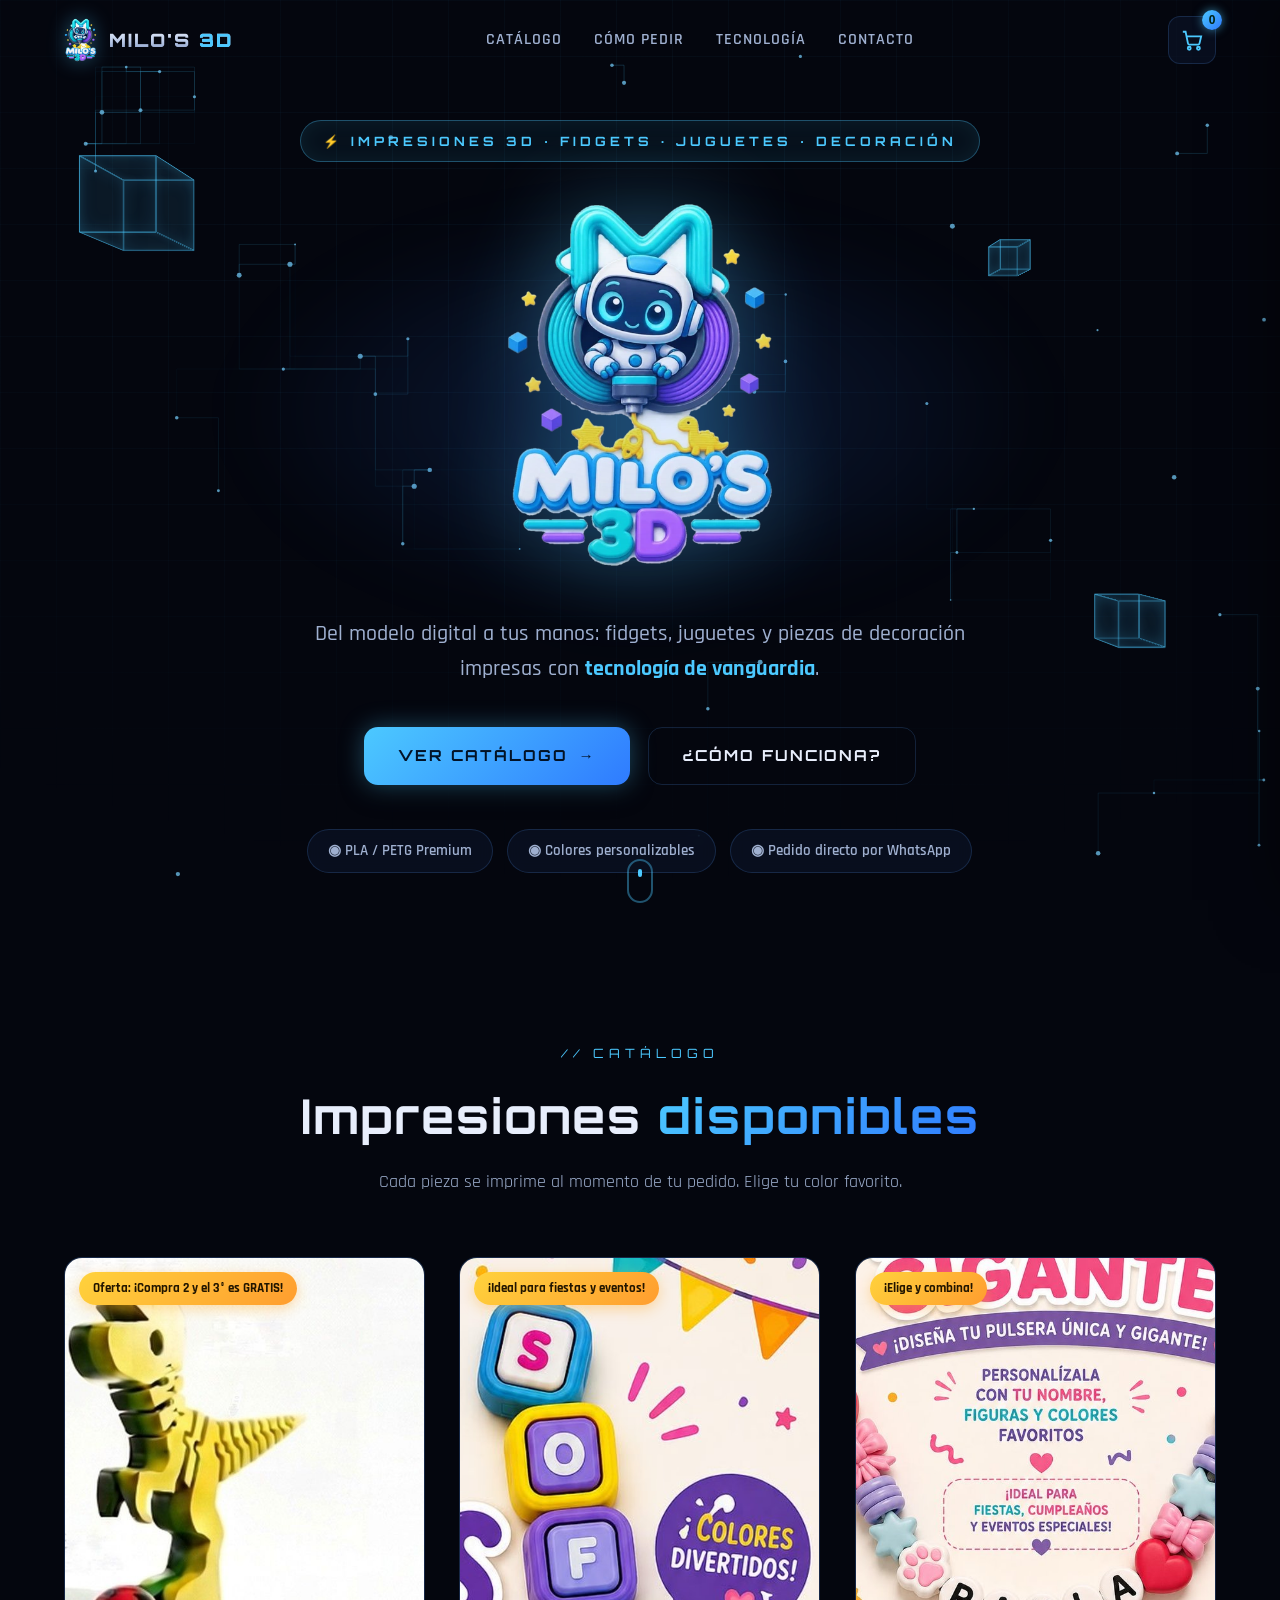
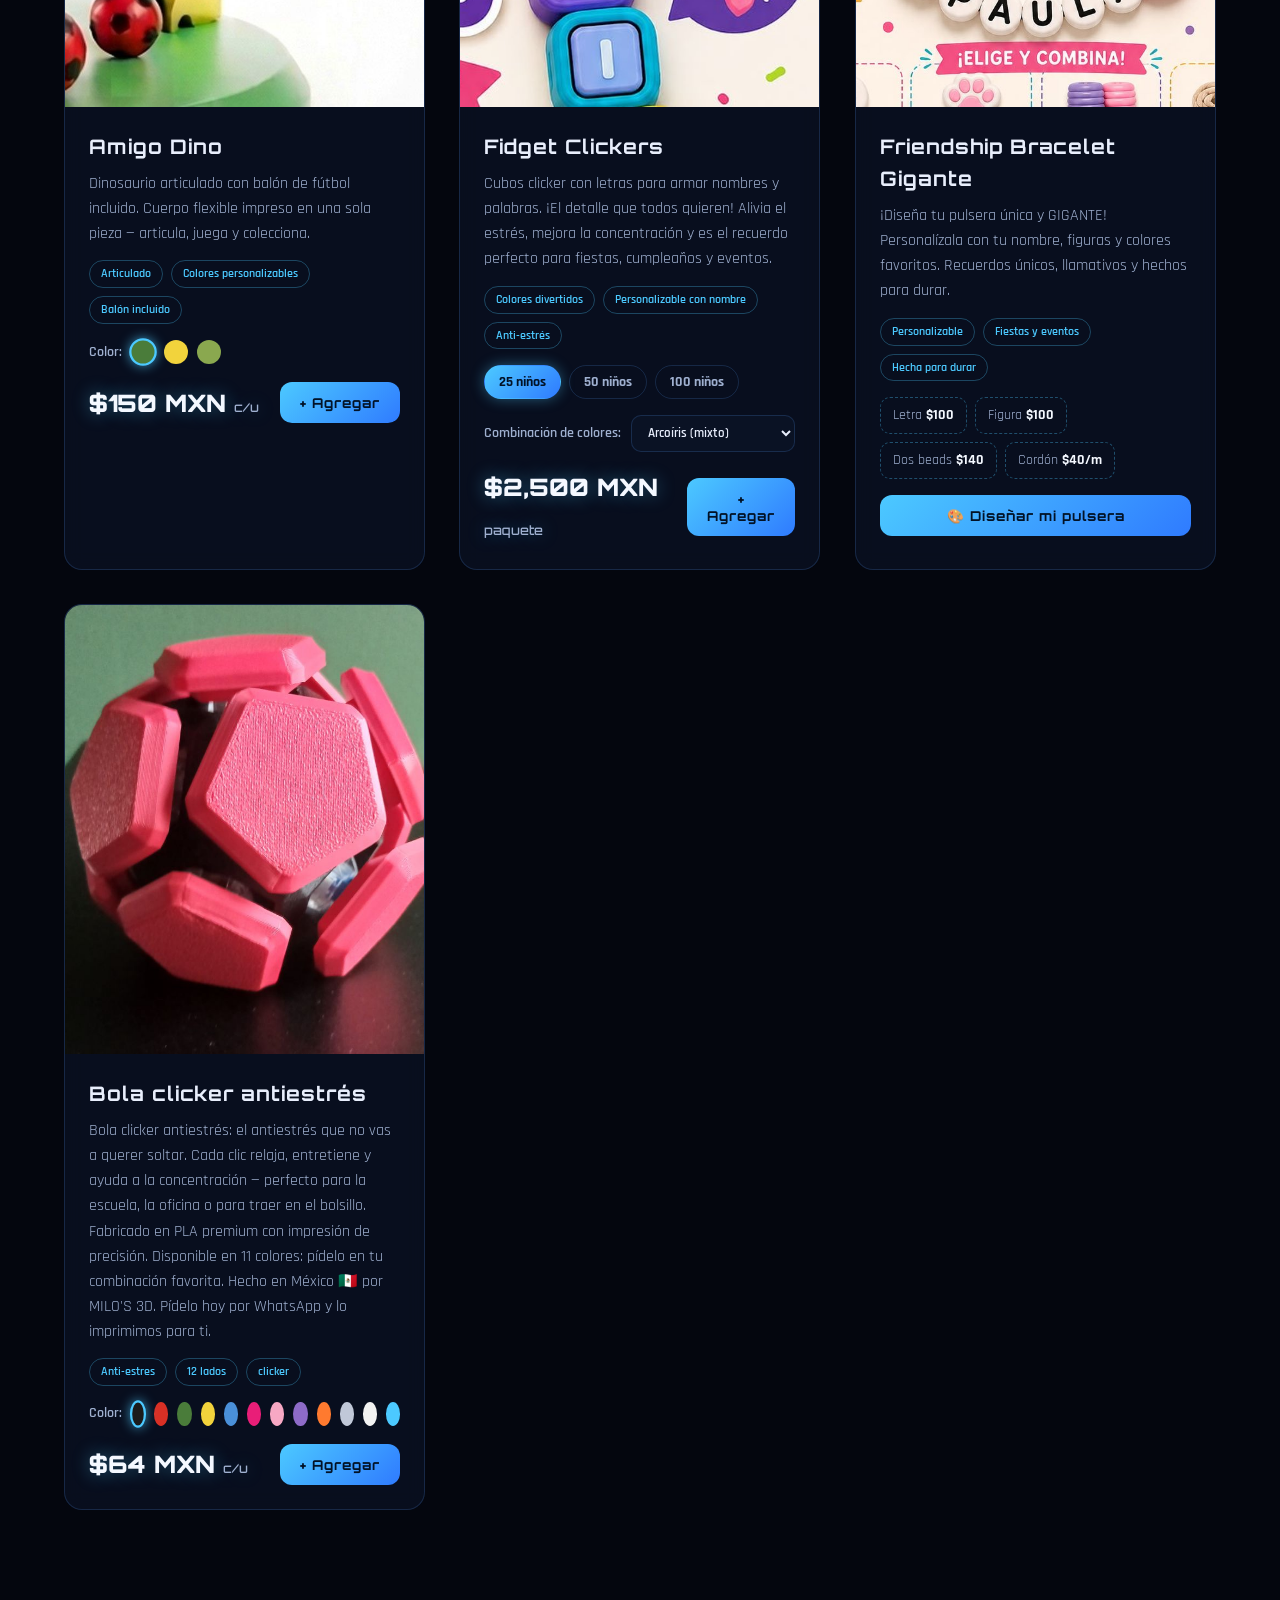
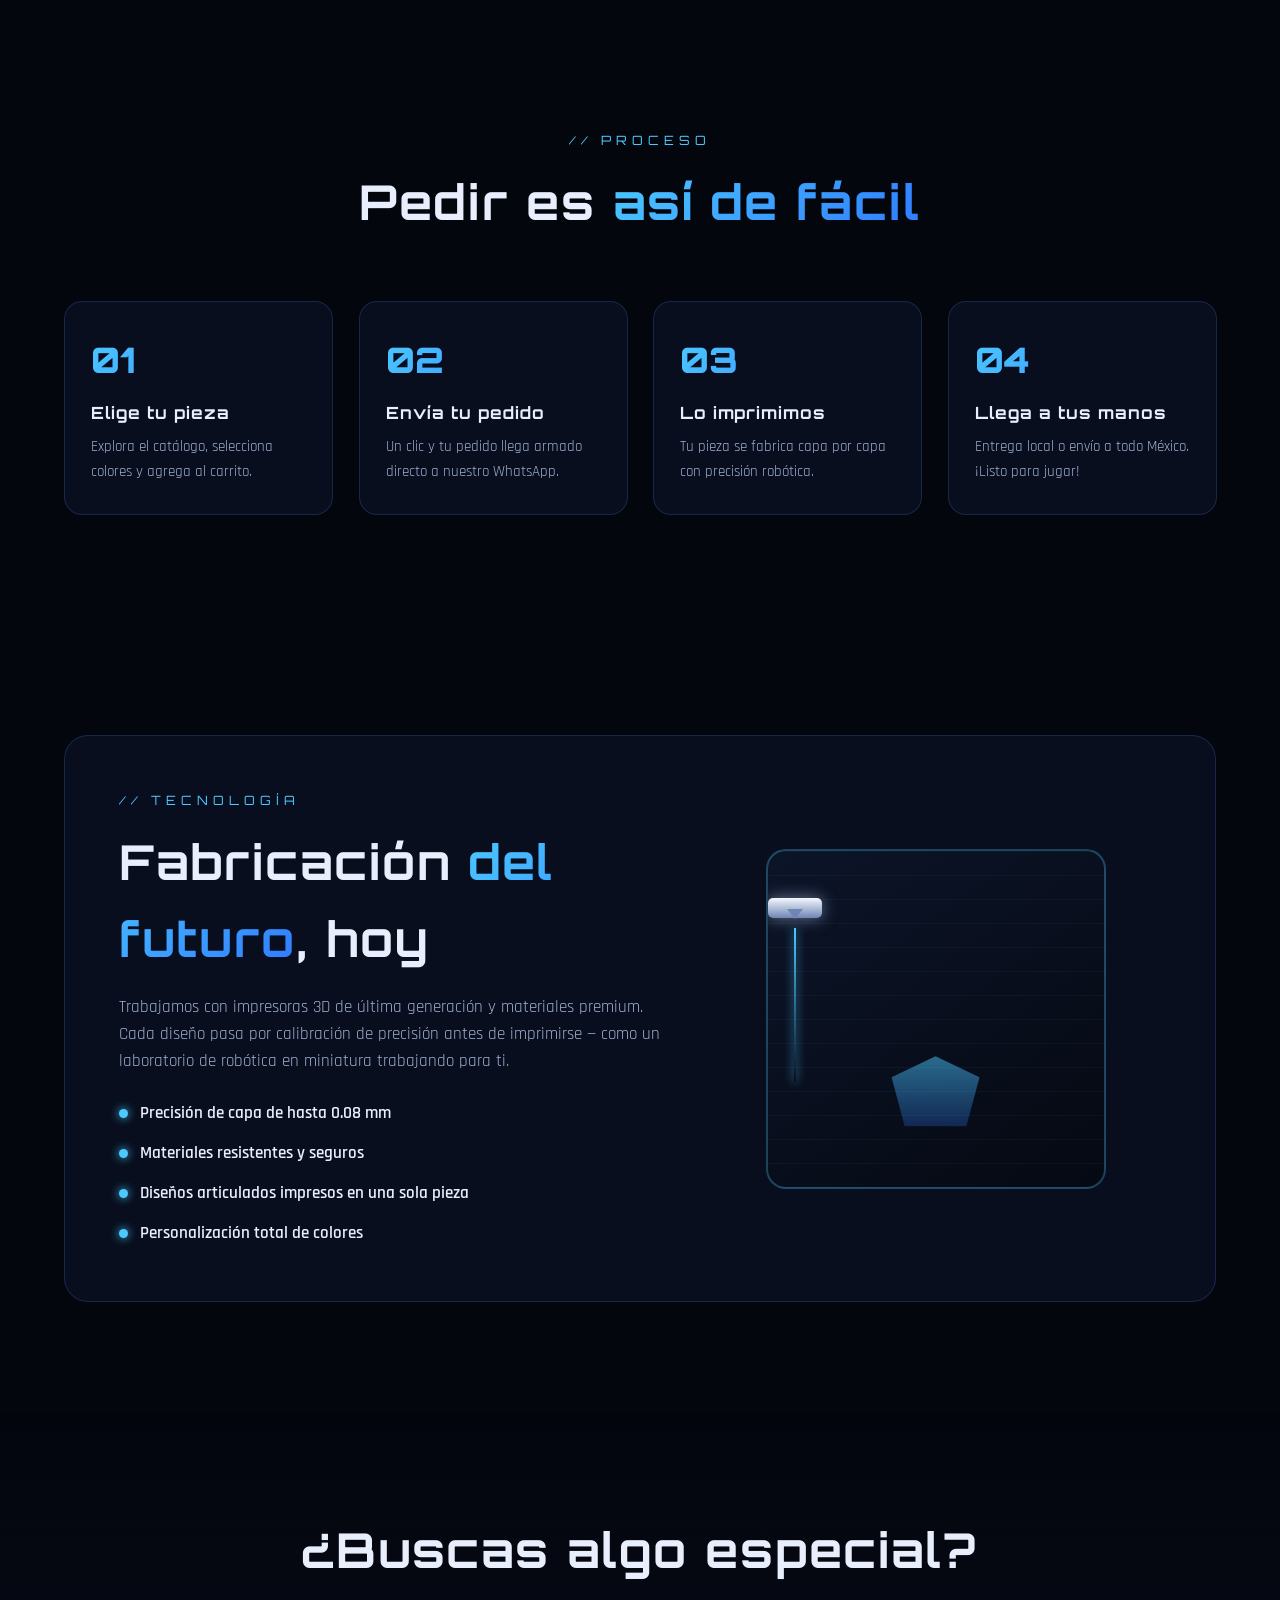
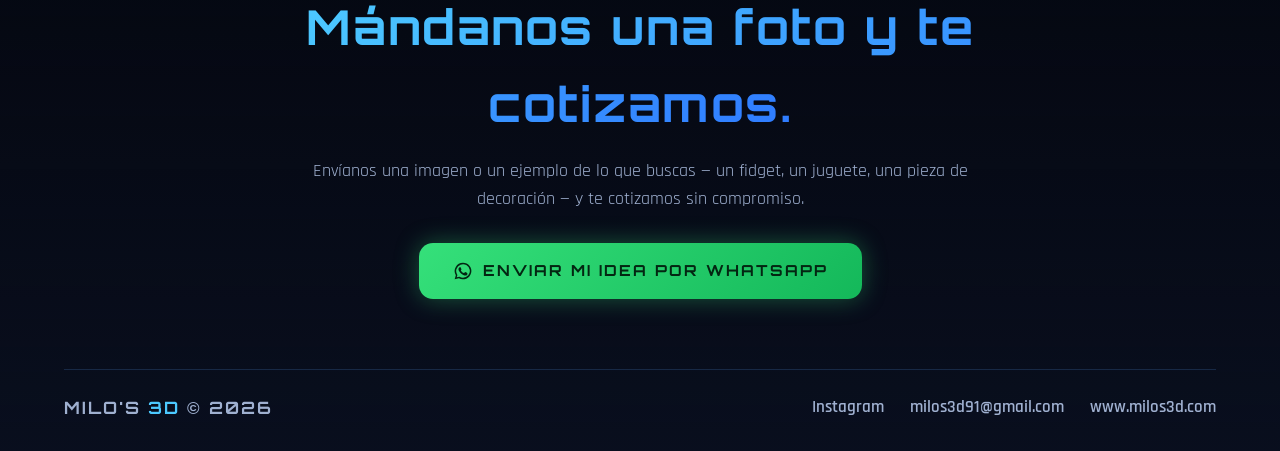
==== index.html @ 28efab84 "Compra directa: la tienda cobra sin pasar por WhatsApp Mercado Pago quedó configurado y funcionando," ====
<!DOCTYPE html>
<html lang="es">
<head>
  <meta charset="UTF-8">
  <meta name="viewport" content="width=device-width, initial-scale=1.0">
  <title>MILO'S 3D — Impresión 3D del Futuro</title>
  <meta name="description" content="MILO'S 3D: figuras y piezas impresas en 3D con tecnología de vanguardia. Diseños articulados, colores personalizables y pedidos directos por WhatsApp.">
  <meta property="og:title" content="MILO'S 3D — Impresión 3D del Futuro">
  <meta property="og:description" content="Figuras articuladas y piezas impresas en 3D. Pide la tuya hoy mismo.">
  <meta property="og:url" content="https://www.milos3d.com">
  <link rel="preconnect" href="https://fonts.googleapis.com">
  <link rel="preconnect" href="https://fonts.gstatic.com" crossorigin>
  <link href="https://fonts.googleapis.com/css2?family=Orbitron:wght@500;700;900&family=Rajdhani:wght@400;500;600;700&display=swap" rel="stylesheet">
  <link rel="stylesheet" href="style.css">
  <link rel="icon" href="assets/logo.webp" type="image/webp">
</head>
<body>

  <!-- Fondo animado de circuitos -->
  <canvas id="circuit-bg" aria-hidden="true"></canvas>
  <div class="grid-overlay" aria-hidden="true"></div>

  <!-- Cursor personalizado -->
  <div class="cursor-dot" aria-hidden="true"></div>
  <div class="cursor-ring" aria-hidden="true"></div>

  <!-- Navegación -->
  <header class="nav" id="nav">
    <a href="#inicio" class="nav-logo" data-hover>
      <img src="assets/logo.webp" alt="MILO'S 3D" class="nav-logo-img" onerror="this.style.display='none'">
      <span class="nav-logo-text">MILO'S <em>3D</em></span>
    </a>
    <nav class="nav-links">
      <a href="#catalogo" data-hover>Catálogo</a>
      <a href="#proceso" data-hover>Cómo pedir</a>
      <a href="#tecnologia" data-hover>Tecnología</a>
      <a href="#contacto" data-hover>Contacto</a>
    </nav>
    <button class="cart-btn" id="cart-btn" data-hover aria-label="Abrir carrito">
      <svg viewBox="0 0 24 24" fill="none" stroke="currentColor" stroke-width="2"><circle cx="9" cy="21" r="1.6"/><circle cx="19" cy="21" r="1.6"/><path d="M2 3h3l2.6 12.6a1.7 1.7 0 0 0 1.7 1.4h9.2a1.7 1.7 0 0 0 1.7-1.3L22 8H6"/></svg>
      <span class="cart-count" id="cart-count">0</span>
    </button>
  </header>

  <!-- HERO -->
  <section class="hero" id="inicio">
    <div class="hero-inner">
      <div class="hero-badge reveal">⚡ IMPRESIONES 3D · FIDGETS · JUGUETES · DECORACIÓN</div>
      <h1 class="hero-title reveal">
        <img src="assets/logo.webp" alt="MILO'S 3D" class="hero-logo"
             onerror="this.style.display='none';this.nextElementSibling.style.display='inline'">
        <span class="chrome-text" style="display:none">MILO'S 3D</span>
      </h1>
      <p class="hero-sub reveal">Del modelo digital a tus manos: fidgets, juguetes y piezas de decoración<br class="desk-only"> impresas con <strong>tecnología de vanguardia</strong>.</p>
      <div class="hero-cta reveal">
        <a href="#catalogo" class="btn btn-primary" data-hover data-tilt-btn>Ver catálogo <span class="btn-arrow">→</span></a>
        <a href="#proceso" class="btn btn-ghost" data-hover>¿Cómo funciona?</a>
      </div>
      <div class="hero-chips reveal">
        <span class="chip" data-hover>◉ PLA / PETG Premium</span>
        <span class="chip" data-hover>◉ Colores personalizables</span>
        <span class="chip" data-hover>◉ Pedido directo por WhatsApp</span>
      </div>
    </div>
    <div class="hero-glow" aria-hidden="true"></div>
    <div class="cube-field" aria-hidden="true">
      <div class="cube3d c1"><i></i><i></i><i></i><i></i><i></i><i></i></div>
      <div class="cube3d c2"><i></i><i></i><i></i><i></i><i></i><i></i></div>
      <div class="cube3d c3"><i></i><i></i><i></i><i></i><i></i><i></i></div>
    </div>
    <div class="scroll-hint" aria-hidden="true"><span></span></div>
  </section>

  <!-- CATÁLOGO -->
  <section class="section" id="catalogo">
    <div class="section-head reveal">
      <span class="section-tag">// CATÁLOGO</span>
      <h2>Impresiones <span class="accent">disponibles</span></h2>
      <p>Cada pieza se imprime al momento de tu pedido. Elige tu color favorito.</p>
    </div>
    <div class="products-grid" id="products-grid">
      <!-- Productos cargados desde products.json -->
    </div>
  </section>

  <!-- PROCESO -->
  <section class="section" id="proceso">
    <div class="section-head reveal">
      <span class="section-tag">// PROCESO</span>
      <h2>Pedir es <span class="accent">así de fácil</span></h2>
    </div>
    <div class="steps">
      <div class="step-card reveal" data-tilt data-hover>
        <div class="step-num">01</div>
        <h3>Elige tu pieza</h3>
        <p>Explora el catálogo, selecciona colores y agrega al carrito.</p>
      </div>
      <div class="step-card reveal" data-tilt data-hover>
        <div class="step-num">02</div>
        <h3>Envía tu pedido</h3>
        <p>Un clic y tu pedido llega armado directo a nuestro WhatsApp.</p>
      </div>
      <div class="step-card reveal" data-tilt data-hover>
        <div class="step-num">03</div>
        <h3>Lo imprimimos</h3>
        <p>Tu pieza se fabrica capa por capa con precisión robótica.</p>
      </div>
      <div class="step-card reveal" data-tilt data-hover>
        <div class="step-num">04</div>
        <h3>Llega a tus manos</h3>
        <p>Entrega local o envío a todo México. ¡Listo para jugar!</p>
      </div>
    </div>
  </section>

  <!-- TECNOLOGÍA -->
  <section class="section" id="tecnologia">
    <div class="tech-panel reveal" data-tilt>
      <div class="tech-copy">
        <span class="section-tag">// TECNOLOGÍA</span>
        <h2>Fabricación <span class="accent">del futuro</span>, hoy</h2>
        <p>Trabajamos con impresoras 3D de última generación y materiales premium. Cada diseño pasa por calibración de precisión antes de imprimirse — como un laboratorio de robótica en miniatura trabajando para ti.</p>
        <ul class="tech-list">
          <li><span class="tech-dot"></span> Precisión de capa de hasta 0.08 mm</li>
          <li><span class="tech-dot"></span> Materiales resistentes y seguros</li>
          <li><span class="tech-dot"></span> Diseños articulados impresos en una sola pieza</li>
          <li><span class="tech-dot"></span> Personalización total de colores</li>
        </ul>
      </div>
      <div class="tech-visual" aria-hidden="true">
        <div class="printer-frame">
          <div class="printer-head"></div>
          <div class="printer-laser"></div>
          <div class="printer-obj"></div>
        </div>
      </div>
    </div>
  </section>

  <!-- CONTACTO / FOOTER -->
  <footer class="footer" id="contacto">
    <div class="footer-cta reveal">
      <h2>¿Buscas algo especial? <span class="accent">Mándanos una foto y te cotizamos.</span></h2>
      <p>Envíanos una imagen o un ejemplo de lo que buscas — un fidget, un juguete, una pieza de decoración — y te cotizamos sin compromiso.</p>
      <a href="#" class="btn btn-primary btn-wa" id="footer-wa" data-hover>
        <svg viewBox="0 0 24 24" fill="currentColor" width="20" height="20"><path d="M12 2a10 10 0 0 0-8.6 15.1L2 22l5.1-1.3A10 10 0 1 0 12 2zm0 18.2a8.2 8.2 0 0 1-4.2-1.2l-.3-.2-3 .8.8-2.9-.2-.3A8.2 8.2 0 1 1 12 20.2zm4.5-6.1c-.2-.1-1.5-.7-1.7-.8-.2-.1-.4-.1-.6.1-.2.2-.6.8-.8 1-.1.2-.3.2-.5.1a6.7 6.7 0 0 1-3.3-2.9c-.3-.4 0-.6.1-.8l.4-.5c.1-.2.1-.3 0-.5l-.8-1.9c-.2-.5-.4-.4-.6-.4h-.5c-.2 0-.5.1-.7.3-.2.3-.9.9-.9 2.2s.9 2.5 1.1 2.7c.1.2 1.9 2.9 4.6 4a15 15 0 0 0 1.5.6c.6.2 1.2.2 1.7.1.5-.1 1.5-.6 1.7-1.2.2-.6.2-1.1.2-1.2-.1-.1-.3-.2-.5-.3z"/></svg>
        Enviar mi idea por WhatsApp
      </a>
    </div>
    <div class="footer-bar">
      <span class="footer-brand">MILO'S <em>3D</em> © 2026</span>
      <div class="footer-links">
        <a href="#" id="footer-ig" data-hover target="_blank" rel="noopener">Instagram</a>
        <a href="mailto:milos3d91@gmail.com" data-hover>milos3d91@gmail.com</a>
        <a href="https://www.milos3d.com" data-hover>www.milos3d.com</a>
      </div>
    </div>
  </footer>

  <!-- CARRITO (drawer) -->
  <div class="cart-overlay" id="cart-overlay"></div>
  <aside class="cart-drawer" id="cart-drawer" aria-label="Carrito de compras">
    <div class="cart-head">
      <h3>Tu pedido</h3>
      <button class="cart-close" id="cart-close" data-hover aria-label="Cerrar carrito">✕</button>
    </div>
    <div class="cart-items" id="cart-items"></div>
    <div class="cart-foot">
      <div class="cart-total-row"><span>Total</span><strong id="cart-total">$0 MXN</strong></div>
      <p class="cart-note" id="cart-promo-note"></p>
      <!-- Pago con tarjeta: sólo aparece si la tienda tiene servicio de cobro
           configurado. Si no, queda el camino de siempre por WhatsApp. -->
      <div id="cart-pago" hidden>
        <label class="cart-campo">Tu nombre
          <input type="text" id="cart-nombre" autocomplete="name" placeholder="Para saber de quién es el pedido">
        </label>
        <label class="cart-campo">Tu WhatsApp
          <input type="tel" id="cart-tel" inputmode="tel" autocomplete="tel" placeholder="442 123 4567">
        </label>
        <button class="btn btn-primary btn-block" id="cart-pagar" data-hover>
          💳 Pagar con tarjeta →
        </button>
        <p class="cart-note" id="cart-pago-msg"></p>
        <p class="cart-o"><span>o</span></p>
      </div>
      <button class="btn btn-ghost btn-block" id="cart-checkout" data-hover>
        Completar pedido por WhatsApp →
      </button>
      <p class="cart-note">Al enviar, se abre WhatsApp con tu pedido ya escrito. Confirmamos pago y envío por ahí.</p>
    </div>
  </aside>

  <!-- CONFIGURADOR de producto personalizado -->
  <div class="config-overlay" id="config-overlay"></div>
  <div class="config-modal" id="config-modal" role="dialog" aria-label="Personaliza tu producto">
    <div class="config-head">
      <h3 id="config-title">Personaliza tu pulsera</h3>
      <button class="cart-close" id="config-close" data-hover aria-label="Cerrar">✕</button>
    </div>
    <div class="config-body" id="config-body"></div>
    <div class="config-foot">
      <div class="cart-total-row"><span>Total</span><strong id="config-total">$0 MXN</strong></div>
      <button class="btn btn-primary btn-block" id="config-add" data-hover>Agregar al pedido →</button>
    </div>
  </div>

  <div class="toast" id="toast"></div>

  <script src="app.js"></script>
</body>
</html>
---- style.css ----
/* ============================================
   MILO'S 3D — Diseño futurista cromo + azul
   ============================================ */

:root {
  --bg: #04060e;
  --bg-2: #0a1020;
  --panel: rgba(14, 22, 44, 0.55);
  --panel-border: rgba(90, 160, 255, 0.18);
  --cyan: #4cc9ff;
  --blue: #2f7bff;
  --deep: #123;
  --text: #e8eefc;
  --text-dim: #9fb0d0;
  --chrome-1: #f4f8ff;
  --chrome-2: #b9c9e8;
  --chrome-3: #6f86b4;
  --glow: 0 0 24px rgba(76, 201, 255, 0.35);
  --radius: 18px;
  --font-display: 'Orbitron', sans-serif;
  --font-body: 'Rajdhani', sans-serif;
}

* { margin: 0; padding: 0; box-sizing: border-box; }

html { scroll-behavior: smooth; }

body {
  background: var(--bg);
  color: var(--text);
  font-family: var(--font-body);
  font-size: 17px;
  line-height: 1.6;
  overflow-x: hidden;
  cursor: none;
}

@media (hover: none), (pointer: coarse) {
  body { cursor: auto; }
  .cursor-dot, .cursor-ring { display: none !important; }
}

::selection { background: rgba(76, 201, 255, 0.35); }

/* ---------- Fondo ---------- */
#circuit-bg {
  position: fixed;
  inset: 0;
  z-index: 0;
  width: 100%;
  height: 100%;
}

.grid-overlay {
  position: fixed;
  inset: 0;
  z-index: 0;
  pointer-events: none;
  background-image:
    linear-gradient(rgba(76, 201, 255, 0.04) 1px, transparent 1px),
    linear-gradient(90deg, rgba(76, 201, 255, 0.04) 1px, transparent 1px);
  background-size: 56px 56px;
  mask-image: radial-gradient(ellipse 90% 70% at 50% 30%, black 30%, transparent 100%);
}

/* ---------- Cursor ---------- */
.cursor-dot, .cursor-ring {
  position: fixed;
  top: 0; left: 0;
  pointer-events: none;
  z-index: 9999;
  border-radius: 50%;
  transform: translate(-50%, -50%);
}
.cursor-dot {
  width: 7px; height: 7px;
  background: var(--cyan);
  box-shadow: 0 0 12px var(--cyan), 0 0 30px rgba(76, 201, 255, 0.6);
}
.cursor-ring {
  width: 38px; height: 38px;
  border: 1.5px solid rgba(76, 201, 255, 0.5);
  transition: width .25s, height .25s, border-color .25s, background .25s;
}
.cursor-ring.is-hover {
  width: 64px; height: 64px;
  border-color: var(--cyan);
  background: rgba(76, 201, 255, 0.08);
  box-shadow: var(--glow);
}

/* ---------- Nav ---------- */
.nav {
  position: fixed;
  top: 0; left: 0; right: 0;
  z-index: 100;
  display: flex;
  align-items: center;
  justify-content: space-between;
  padding: 16px 5vw;
  transition: background .3s, backdrop-filter .3s, box-shadow .3s;
}
.nav.scrolled {
  background: rgba(4, 6, 14, 0.75);
  backdrop-filter: blur(14px);
  box-shadow: 0 1px 0 rgba(90, 160, 255, 0.15);
}
.nav-logo {
  display: flex;
  align-items: center;
  gap: 12px;
  text-decoration: none;
}
.nav-logo-img { height: 44px; width: auto; filter: drop-shadow(0 0 10px rgba(76,201,255,.4)); }
.nav-logo-text {
  font-family: var(--font-display);
  font-weight: 900;
  font-size: 1.15rem;
  letter-spacing: 2px;
  background: linear-gradient(180deg, var(--chrome-1), var(--chrome-2) 55%, var(--chrome-3));
  -webkit-background-clip: text;
  background-clip: text;
  color: transparent;
}
.nav-logo-text em { font-style: normal; color: var(--cyan); -webkit-text-fill-color: var(--cyan); }
.nav-links { display: flex; gap: 32px; }
.nav-links a {
  color: var(--text-dim);
  text-decoration: none;
  font-weight: 600;
  font-size: 1rem;
  letter-spacing: 1px;
  text-transform: uppercase;
  transition: color .2s, text-shadow .2s;
}
.nav-links a:hover { color: var(--cyan); text-shadow: 0 0 14px rgba(76, 201, 255, 0.7); }

.cart-btn {
  position: relative;
  background: var(--panel);
  border: 1px solid var(--panel-border);
  border-radius: 12px;
  width: 48px; height: 48px;
  display: grid;
  place-items: center;
  color: var(--cyan);
  cursor: none;
  transition: box-shadow .25s, border-color .25s, transform .2s;
}
.cart-btn svg { width: 22px; height: 22px; }
.cart-btn:hover { box-shadow: var(--glow); border-color: var(--cyan); transform: translateY(-2px); }
.cart-count {
  position: absolute;
  top: -7px; right: -7px;
  background: linear-gradient(135deg, var(--cyan), var(--blue));
  color: #021;
  font-weight: 700;
  font-size: .75rem;
  min-width: 20px; height: 20px;
  border-radius: 10px;
  display: grid;
  place-items: center;
  padding: 0 5px;
  box-shadow: 0 0 10px rgba(76,201,255,.6);
}

/* ---------- Hero ---------- */
.hero {
  position: relative;
  z-index: 1;
  min-height: 100vh;
  display: grid;
  place-items: center;
  text-align: center;
  padding: 120px 5vw 60px;
}
.hero-glow {
  position: absolute;
  top: 20%; left: 50%;
  transform: translateX(-50%);
  width: 70vw; height: 50vh;
  background: radial-gradient(ellipse, rgba(47, 123, 255, 0.18), transparent 65%);
  filter: blur(30px);
  pointer-events: none;
}
.hero-inner { position: relative; max-width: 980px; }
.hero-badge {
  display: inline-block;
  font-family: var(--font-display);
  font-size: .8rem;
  font-weight: 700;
  letter-spacing: 4px;
  color: var(--cyan);
  border: 1px solid rgba(76, 201, 255, 0.35);
  border-radius: 999px;
  padding: 10px 22px;
  margin-bottom: 34px;
  background: rgba(76, 201, 255, 0.06);
  box-shadow: inset 0 0 20px rgba(76,201,255,.08);
  animation: pulse-border 3s ease-in-out infinite;
}
@keyframes pulse-border {
  0%, 100% { box-shadow: inset 0 0 20px rgba(76,201,255,.08), 0 0 0 rgba(76,201,255,0); }
  50% { box-shadow: inset 0 0 20px rgba(76,201,255,.15), 0 0 24px rgba(76,201,255,.25); }
}

.hero-title {
  font-family: var(--font-display);
  font-weight: 900;
  font-size: clamp(3rem, 10vw, 7.5rem);
  letter-spacing: 6px;
  line-height: 1.05;
  margin-bottom: 26px;
}
.hero-logo {
  height: clamp(270px, 42vh, 430px);
  width: auto;
  max-width: 88vw;
  object-fit: contain;
  filter: drop-shadow(0 0 45px rgba(76, 201, 255, 0.35));
  animation: logo-float 5.5s ease-in-out infinite;
}
@keyframes logo-float {
  0%, 100% { transform: translateY(0); }
  50% { transform: translateY(-14px); }
}

.chrome-text {
  background: linear-gradient(180deg,
    #ffffff 0%, #dfe9fb 30%, #8fa5cd 48%,
    #e8f1ff 52%, #5f7bb0 75%, #cfe0ff 100%);
  -webkit-background-clip: text;
  background-clip: text;
  color: transparent;
  filter: drop-shadow(0 0 30px rgba(76, 201, 255, 0.35)) drop-shadow(0 4px 2px rgba(0,0,0,.5));
  animation: chrome-shine 6s linear infinite;
  background-size: 100% 200%;
}
@keyframes chrome-shine {
  0% { background-position: 0 0; }
  50% { background-position: 0 100%; }
  100% { background-position: 0 0; }
}

.hero-sub {
  font-size: clamp(1.05rem, 2vw, 1.35rem);
  color: var(--text-dim);
  margin-bottom: 40px;
  font-weight: 500;
}
.hero-sub strong { color: var(--cyan); font-weight: 700; }

.hero-cta { display: flex; gap: 18px; justify-content: center; flex-wrap: wrap; margin-bottom: 44px; }

.btn {
  font-family: var(--font-display);
  font-weight: 700;
  font-size: .95rem;
  letter-spacing: 2px;
  text-transform: uppercase;
  text-decoration: none;
  padding: 16px 34px;
  border-radius: 14px;
  border: none;
  cursor: none;
  display: inline-flex;
  align-items: center;
  gap: 10px;
  transition: transform .2s, box-shadow .25s, background .25s;
}
.btn-primary {
  background: linear-gradient(135deg, var(--cyan), var(--blue));
  color: #021226;
  box-shadow: 0 0 24px rgba(76, 201, 255, 0.35), 0 8px 24px rgba(0,0,0,.4);
}
.btn-primary:hover { transform: translateY(-3px) scale(1.02); box-shadow: 0 0 42px rgba(76, 201, 255, 0.6), 0 12px 30px rgba(0,0,0,.5); }
.btn-ghost {
  background: transparent;
  color: var(--text);
  border: 1px solid var(--panel-border);
}
.btn-ghost:hover { border-color: var(--cyan); color: var(--cyan); box-shadow: var(--glow); transform: translateY(-3px); }
.btn-arrow { transition: transform .2s; }
.btn:hover .btn-arrow { transform: translateX(5px); }
.btn-block { width: 100%; justify-content: center; }

.hero-chips { display: flex; gap: 14px; justify-content: center; flex-wrap: wrap; }
.chip {
  font-size: .95rem;
  font-weight: 600;
  color: var(--text-dim);
  border: 1px solid var(--panel-border);
  background: var(--panel);
  border-radius: 999px;
  padding: 9px 20px;
  backdrop-filter: blur(8px);
  transition: color .2s, border-color .2s, box-shadow .2s, transform .2s;
}
.chip:hover { color: var(--cyan); border-color: var(--cyan); box-shadow: var(--glow); transform: translateY(-2px); }

.scroll-hint {
  position: absolute;
  bottom: 30px; left: 50%;
  transform: translateX(-50%);
  width: 26px; height: 44px;
  border: 2px solid rgba(76,201,255,.4);
  border-radius: 14px;
}
.scroll-hint span {
  position: absolute;
  top: 8px; left: 50%;
  width: 4px; height: 8px;
  margin-left: -2px;
  background: var(--cyan);
  border-radius: 2px;
  animation: scroll-anim 1.8s ease-in-out infinite;
}
@keyframes scroll-anim {
  0% { transform: translateY(0); opacity: 1; }
  70% { transform: translateY(16px); opacity: 0; }
  100% { transform: translateY(0); opacity: 0; }
}

/* ---------- Secciones ---------- */
.section {
  position: relative;
  z-index: 1;
  padding: 110px 5vw;
  max-width: 1280px;
  margin: 0 auto;
}
.section-head { text-align: center; margin-bottom: 60px; }
.section-tag {
  font-family: var(--font-display);
  font-size: .8rem;
  letter-spacing: 5px;
  color: var(--cyan);
  display: block;
  margin-bottom: 14px;
}
.section-head h2, .tech-copy h2, .footer-cta h2 {
  font-family: var(--font-display);
  font-weight: 700;
  font-size: clamp(1.8rem, 4.5vw, 3rem);
  letter-spacing: 2px;
  margin-bottom: 14px;
}
.accent {
  background: linear-gradient(135deg, var(--cyan), var(--blue));
  -webkit-background-clip: text;
  background-clip: text;
  color: transparent;
}
.section-head p { color: var(--text-dim); font-size: 1.1rem; }

/* ---------- Productos ---------- */
.products-grid {
  display: grid;
  grid-template-columns: repeat(auto-fill, minmax(310px, 1fr));
  gap: 34px;
  perspective: 1400px;
}

.product-card {
  position: relative;
  background: var(--panel);
  border: 1px solid var(--panel-border);
  border-radius: var(--radius);
  overflow: hidden;
  backdrop-filter: blur(10px);
  transform-style: preserve-3d;
  transition: box-shadow .3s, border-color .3s;
  will-change: transform;
}
.product-card:hover {
  border-color: rgba(76, 201, 255, 0.55);
  box-shadow: 0 0 40px rgba(76, 201, 255, 0.22), 0 30px 60px rgba(0,0,0,.5);
}
.product-card .glare {
  position: absolute;
  inset: 0;
  pointer-events: none;
  background: radial-gradient(600px circle at var(--mx, 50%) var(--my, 50%), rgba(140, 200, 255, 0.14), transparent 45%);
  opacity: 0;
  transition: opacity .3s;
  z-index: 2;
}
.product-card:hover .glare { opacity: 1; }

.product-img {
  position: relative;
  aspect-ratio: 4 / 5;
  overflow: hidden;
  background: linear-gradient(145deg, #0d1730, #060a18);
  display: grid;
  place-items: center;
  transform: translateZ(30px);
}
.product-img img {
  width: 100%; height: 100%;
  object-fit: cover;
  transition: transform .5s;
}
.product-card:hover .product-img img { transform: scale(1.07); }
.product-img .img-fallback {
  font-size: 4.5rem;
  filter: drop-shadow(0 0 20px rgba(76,201,255,.5));
}
.product-badge {
  position: absolute;
  top: 14px; left: 14px;
  z-index: 3;
  background: linear-gradient(135deg, #ffd23c, #ff9d2f);
  color: #221600;
  font-weight: 700;
  font-size: .82rem;
  padding: 6px 14px;
  border-radius: 999px;
  box-shadow: 0 4px 14px rgba(255, 170, 40, 0.4);
}

.product-body { padding: 24px; position: relative; z-index: 1; }
.product-name {
  font-family: var(--font-display);
  font-weight: 700;
  font-size: 1.25rem;
  letter-spacing: 1px;
  margin-bottom: 8px;
}
.product-desc { color: var(--text-dim); font-size: .98rem; margin-bottom: 14px; min-height: 48px; }

.product-tags { display: flex; flex-wrap: wrap; gap: 8px; margin-bottom: 16px; }
.product-tag {
  font-size: .78rem;
  font-weight: 600;
  color: var(--cyan);
  border: 1px solid rgba(76,201,255,.3);
  border-radius: 999px;
  padding: 3px 11px;
}

.product-colors { display: flex; align-items: center; gap: 9px; margin-bottom: 18px; }
.color-label { font-size: .85rem; color: var(--text-dim); font-weight: 600; }
.color-dot {
  width: 24px; height: 24px;
  border-radius: 50%;
  border: 2px solid transparent;
  cursor: none;
  transition: transform .2s, border-color .2s, box-shadow .2s;
}
.color-dot:hover { transform: scale(1.2); }
.color-dot.selected { border-color: var(--cyan); box-shadow: 0 0 10px rgba(76,201,255,.7); transform: scale(1.15); }

.product-packs { display: flex; flex-wrap: wrap; gap: 8px; margin-bottom: 16px; }
.pack-btn {
  background: transparent;
  border: 1px solid var(--panel-border);
  color: var(--text-dim);
  font-family: var(--font-body);
  font-weight: 700;
  font-size: .9rem;
  padding: 7px 14px;
  border-radius: 999px;
  cursor: none;
  transition: border-color .2s, color .2s, box-shadow .2s, background .2s;
}
.pack-btn:hover { border-color: var(--cyan); color: var(--cyan); }
.pack-btn.selected {
  background: linear-gradient(135deg, var(--cyan), var(--blue));
  color: #021226;
  border-color: transparent;
  box-shadow: 0 0 14px rgba(76, 201, 255, .4);
}

.price-list { display: flex; flex-wrap: wrap; gap: 8px; margin-bottom: 16px; }
.price-item {
  font-size: .88rem;
  color: var(--text-dim);
  border: 1px dashed rgba(76, 201, 255, .35);
  border-radius: 10px;
  padding: 6px 12px;
}
.price-item strong { color: var(--chrome-1); }
.btn-quote { width: 100%; background: linear-gradient(135deg, #35e07a, #14b85a); }
.btn-quote:hover { box-shadow: 0 0 26px rgba(53, 224, 122, .55); }
a.product-img { display: grid; }

.product-foot { display: flex; align-items: center; justify-content: space-between; gap: 12px; }
.product-price {
  font-family: var(--font-display);
  font-weight: 900;
  font-size: 1.5rem;
  color: var(--chrome-1);
  text-shadow: 0 0 18px rgba(76,201,255,.4);
}
.product-price small { font-size: .8rem; color: var(--text-dim); font-weight: 500; }
.btn-add {
  background: linear-gradient(135deg, var(--cyan), var(--blue));
  color: #021226;
  border: none;
  font-family: var(--font-display);
  font-weight: 700;
  font-size: .85rem;
  letter-spacing: 1px;
  padding: 12px 20px;
  border-radius: 12px;
  cursor: none;
  transition: transform .2s, box-shadow .25s;
}
.btn-add:hover { transform: translateY(-2px) scale(1.03); box-shadow: 0 0 26px rgba(76,201,255,.55); }

.products-empty {
  grid-column: 1 / -1;
  text-align: center;
  color: var(--text-dim);
  padding: 60px 0;
}

/* ---------- Pasos ---------- */
.steps {
  display: grid;
  grid-template-columns: repeat(auto-fit, minmax(230px, 1fr));
  gap: 26px;
  perspective: 1200px;
}
.step-card {
  background: var(--panel);
  border: 1px solid var(--panel-border);
  border-radius: var(--radius);
  padding: 30px 26px;
  backdrop-filter: blur(10px);
  transition: border-color .3s, box-shadow .3s;
  will-change: transform;
}
.step-card:hover { border-color: rgba(76,201,255,.5); box-shadow: 0 0 34px rgba(76,201,255,.18), 0 20px 44px rgba(0,0,0,.45); }
.step-num {
  font-family: var(--font-display);
  font-weight: 900;
  font-size: 2.2rem;
  background: linear-gradient(135deg, var(--cyan), var(--blue));
  -webkit-background-clip: text;
  background-clip: text;
  color: transparent;
  margin-bottom: 12px;
}
.step-card h3 { font-family: var(--font-display); font-size: 1.05rem; letter-spacing: 1px; margin-bottom: 8px; }
.step-card p { color: var(--text-dim); font-size: .95rem; }

/* ---------- Tecnología ---------- */
.tech-panel {
  display: grid;
  grid-template-columns: 1.2fr 1fr;
  gap: 50px;
  align-items: center;
  background: var(--panel);
  border: 1px solid var(--panel-border);
  border-radius: 24px;
  padding: 54px;
  backdrop-filter: blur(12px);
  will-change: transform;
}
.tech-copy p { color: var(--text-dim); margin: 16px 0 24px; }
.tech-list { list-style: none; display: grid; gap: 13px; }
.tech-list li { display: flex; align-items: center; gap: 12px; font-weight: 600; }
.tech-dot {
  width: 9px; height: 9px;
  border-radius: 50%;
  background: var(--cyan);
  box-shadow: 0 0 10px var(--cyan);
  flex-shrink: 0;
}

.printer-frame {
  position: relative;
  width: 100%;
  aspect-ratio: 1;
  max-width: 340px;
  margin: 0 auto;
  border: 2px solid rgba(76,201,255,.3);
  border-radius: 20px;
  background:
    linear-gradient(rgba(76,201,255,.05) 1px, transparent 1px) 0 0 / 100% 24px,
    linear-gradient(145deg, #0c1428, #050912);
  overflow: hidden;
}
.printer-head {
  position: absolute;
  top: 14%;
  left: 0;
  width: 54px; height: 20px;
  background: linear-gradient(180deg, var(--chrome-1), var(--chrome-3));
  border-radius: 5px;
  animation: head-move 4s ease-in-out infinite;
  box-shadow: 0 0 16px rgba(200,220,255,.5);
}
.printer-head::after {
  content: '';
  position: absolute;
  bottom: -9px; left: 50%;
  transform: translateX(-50%);
  border: 8px solid transparent;
  border-top: 10px solid var(--chrome-3);
}
@keyframes head-move {
  0%, 100% { left: 8%; }
  50% { left: calc(92% - 54px); }
}
.printer-laser {
  position: absolute;
  top: calc(14% + 30px);
  left: 0;
  width: 2px;
  height: 46%;
  background: linear-gradient(180deg, var(--cyan), transparent);
  animation: head-move 4s ease-in-out infinite;
  margin-left: 26px;
  filter: blur(0.5px);
  box-shadow: 0 0 10px var(--cyan);
}
.printer-obj {
  position: absolute;
  bottom: 18%;
  left: 50%;
  transform: translateX(-50%);
  width: 110px;
  height: 70px;
  background: linear-gradient(180deg, rgba(76,201,255,.5), rgba(47,123,255,.25));
  clip-path: polygon(50% 0%, 90% 30%, 78% 100%, 22% 100%, 10% 30%);
  animation: obj-grow 4s ease-in-out infinite;
  box-shadow: 0 0 30px rgba(76,201,255,.35);
}
@keyframes obj-grow {
  0% { clip-path: polygon(50% 60%, 70% 65%, 78% 100%, 22% 100%, 30% 65%); opacity: .6; }
  100% { clip-path: polygon(50% 0%, 90% 30%, 78% 100%, 22% 100%, 10% 30%); opacity: 1; }
}

/* ---------- Footer ---------- */
.footer {
  position: relative;
  z-index: 1;
  padding: 100px 5vw 30px;
  text-align: center;
  background: linear-gradient(180deg, transparent, rgba(10, 16, 32, 0.9));
}
.footer-cta { max-width: 720px; margin: 0 auto 70px; }
.footer-cta p { color: var(--text-dim); margin: 12px 0 30px; font-size: 1.1rem; }
.btn-wa { background: linear-gradient(135deg, #35e07a, #14b85a); color: #032612; box-shadow: 0 0 24px rgba(53, 224, 122, 0.35); }
.btn-wa:hover { box-shadow: 0 0 42px rgba(53, 224, 122, 0.6); }

.footer-bar {
  display: flex;
  align-items: center;
  justify-content: space-between;
  flex-wrap: wrap;
  gap: 14px;
  border-top: 1px solid var(--panel-border);
  padding-top: 24px;
  max-width: 1280px;
  margin: 0 auto;
}
.footer-brand {
  font-family: var(--font-display);
  font-weight: 700;
  letter-spacing: 2px;
  color: var(--text-dim);
}
.footer-brand em { font-style: normal; color: var(--cyan); }
.footer-links { display: flex; gap: 26px; }
.footer-links a { color: var(--text-dim); text-decoration: none; font-weight: 600; transition: color .2s; }
.footer-links a:hover { color: var(--cyan); }

/* ---------- Carrito ---------- */
.cart-overlay {
  position: fixed;
  inset: 0;
  background: rgba(2, 4, 10, 0.6);
  backdrop-filter: blur(4px);
  z-index: 200;
  opacity: 0;
  pointer-events: none;
  transition: opacity .3s;
}
.cart-overlay.open { opacity: 1; pointer-events: auto; }

.cart-drawer {
  position: fixed;
  top: 0; right: 0;
  bottom: 0;
  width: min(420px, 100vw);
  background: rgba(8, 13, 28, 0.97);
  border-left: 1px solid var(--panel-border);
  z-index: 201;
  display: flex;
  flex-direction: column;
  transform: translateX(105%);
  transition: transform .35s cubic-bezier(.2, .8, .25, 1);
  box-shadow: -20px 0 60px rgba(0,0,0,.5);
}
.cart-drawer.open { transform: translateX(0); }

.cart-head {
  display: flex;
  align-items: center;
  justify-content: space-between;
  padding: 24px;
  border-bottom: 1px solid var(--panel-border);
}
.cart-head h3 { font-family: var(--font-display); letter-spacing: 2px; font-size: 1.2rem; }
.cart-close {
  background: none;
  border: 1px solid var(--panel-border);
  color: var(--text);
  width: 38px; height: 38px;
  border-radius: 10px;
  cursor: none;
  font-size: 1rem;
  transition: border-color .2s, color .2s;
}
.cart-close:hover { border-color: var(--cyan); color: var(--cyan); }

.cart-items { flex: 1; overflow-y: auto; padding: 18px 24px; display: grid; gap: 16px; align-content: start; }
.cart-empty { color: var(--text-dim); text-align: center; padding: 40px 0; }

.cart-item {
  display: grid;
  grid-template-columns: 1fr auto;
  gap: 6px 12px;
  background: var(--panel);
  border: 1px solid var(--panel-border);
  border-radius: 14px;
  padding: 14px 16px;
}
.cart-item-name { font-weight: 700; font-family: var(--font-display); font-size: .95rem; letter-spacing: .5px; }
.cart-item-meta { color: var(--text-dim); font-size: .85rem; display: flex; align-items: center; gap: 6px; }
.cart-item-meta .mini-dot { width: 12px; height: 12px; border-radius: 50%; display: inline-block; border: 1px solid rgba(255,255,255,.3); }
.cart-item-price { font-weight: 700; color: var(--cyan); text-align: right; }
.cart-qty { display: flex; align-items: center; gap: 10px; }
.cart-qty button {
  width: 26px; height: 26px;
  border-radius: 8px;
  border: 1px solid var(--panel-border);
  background: none;
  color: var(--text);
  cursor: none;
  font-weight: 700;
  transition: border-color .2s, color .2s;
}
.cart-qty button:hover { border-color: var(--cyan); color: var(--cyan); }
.cart-item-remove {
  grid-column: 2;
  justify-self: end;
  background: none;
  border: none;
  color: #ff7b7b;
  cursor: none;
  font-size: .8rem;
  font-weight: 600;
}

.cart-foot { padding: 22px 24px 28px; border-top: 1px solid var(--panel-border); }
.cart-total-row {
  display: flex;
  justify-content: space-between;
  align-items: baseline;
  margin-bottom: 8px;
  font-size: 1.1rem;
}
.cart-total-row strong { font-family: var(--font-display); font-size: 1.4rem; color: var(--chrome-1); text-shadow: 0 0 16px rgba(76,201,255,.4); }
.cart-note { color: var(--text-dim); font-size: .82rem; margin-top: 12px; text-align: center; }
#cart-promo-note { color: #ffd23c; font-weight: 600; margin: 4px 0 12px; }

/* ---------- Configurador ---------- */
.config-overlay {
  position: fixed;
  inset: 0;
  background: rgba(2, 4, 10, 0.7);
  backdrop-filter: blur(6px);
  z-index: 250;
  opacity: 0;
  pointer-events: none;
  transition: opacity .3s;
}
.config-overlay.open { opacity: 1; pointer-events: auto; }

.config-modal {
  position: fixed;
  top: 50%; left: 50%;
  transform: translate(-50%, -50%) scale(.92);
  width: min(560px, 94vw);
  max-height: 90vh;
  background: rgba(8, 13, 28, 0.98);
  border: 1px solid rgba(76, 201, 255, 0.35);
  border-radius: 22px;
  z-index: 251;
  display: flex;
  flex-direction: column;
  opacity: 0;
  pointer-events: none;
  transition: opacity .3s, transform .3s cubic-bezier(.2,.8,.25,1);
  box-shadow: 0 0 60px rgba(76, 201, 255, 0.25), 0 40px 90px rgba(0,0,0,.6);
}
.config-modal.open { opacity: 1; pointer-events: auto; transform: translate(-50%, -50%) scale(1); }

.config-head {
  display: flex;
  align-items: center;
  justify-content: space-between;
  padding: 20px 24px;
  border-bottom: 1px solid var(--panel-border);
}
.config-head h3 { font-family: var(--font-display); letter-spacing: 1px; font-size: 1.05rem; }

.config-body { overflow-y: auto; padding: 20px 24px; display: grid; gap: 22px; }
.config-section h4 {
  font-family: var(--font-display);
  font-size: .95rem;
  letter-spacing: 1px;
  margin-bottom: 10px;
}
.config-section h4 small { color: var(--cyan); font-family: var(--font-body); font-weight: 600; }
.config-row { display: flex; gap: 10px; align-items: center; flex-wrap: wrap; }
.config-row select {
  background: var(--panel);
  border: 1px solid var(--panel-border);
  color: var(--text);
  font-family: var(--font-body);
  font-weight: 600;
  font-size: 1rem;
  padding: 10px 14px;
  border-radius: 10px;
  cursor: none;
  min-width: 90px;
}
.config-row select:focus { outline: none; border-color: var(--cyan); box-shadow: var(--glow); }
.btn-mini {
  background: linear-gradient(135deg, var(--cyan), var(--blue));
  color: #021226;
  border: none;
  font-family: var(--font-display);
  font-weight: 700;
  font-size: .78rem;
  letter-spacing: 1px;
  padding: 11px 16px;
  border-radius: 10px;
  cursor: none;
  transition: transform .2s, box-shadow .2s;
}
.btn-mini:hover { transform: translateY(-2px); box-shadow: 0 0 18px rgba(76,201,255,.5); }
.cfg-metros { font-family: var(--font-display); font-weight: 700; color: var(--cyan); min-width: 52px; text-align: center; }

.chips { display: flex; flex-wrap: wrap; gap: 8px; margin-top: 10px; }
.chips-empty { color: var(--text-dim); font-size: .85rem; }
.chip-sel {
  display: inline-flex;
  align-items: center;
  gap: 7px;
  background: var(--panel);
  border: 1px solid rgba(76,201,255,.4);
  border-radius: 999px;
  padding: 6px 12px;
  font-weight: 700;
  font-size: .9rem;
  cursor: none;
  transition: border-color .2s, box-shadow .2s;
}
.chip-sel:hover { border-color: #ff7b7b; box-shadow: 0 0 12px rgba(255,123,123,.35); }
.chip-sel b { color: #ff7b7b; font-size: .8rem; }
.chip-sel .mini-dot { width: 13px; height: 13px; border-radius: 50%; display: inline-block; border: 1px solid rgba(255,255,255,.35); }

.config-foot { padding: 18px 24px 22px; border-top: 1px solid var(--panel-border); }

.product-combo { display: flex; align-items: center; gap: 10px; margin-bottom: 16px; flex-wrap: wrap; }
.product-combo .combo-select {
  background: var(--panel);
  border: 1px solid var(--panel-border);
  color: var(--text);
  font-family: var(--font-body);
  font-weight: 600;
  padding: 8px 12px;
  border-radius: 10px;
  cursor: none;
  flex: 1;
  min-width: 150px;
}
.product-combo .combo-select:focus { outline: none; border-color: var(--cyan); }

/* ---------- Cubos 3D flotantes ---------- */
.cube-field { position: absolute; inset: 0; pointer-events: none; perspective: 900px; }
.cube3d {
  position: absolute;
  transform-style: preserve-3d;
  animation: cube-spin 18s linear infinite, cube-drift 9s ease-in-out infinite alternate;
}
.cube3d i {
  position: absolute;
  inset: 0;
  border: 1.5px solid rgba(76, 201, 255, 0.5);
  background: rgba(76, 201, 255, 0.05);
  box-shadow: inset 0 0 18px rgba(76, 201, 255, 0.12);
}
.cube3d.c1 { width: 74px; height: 74px; top: 18%; left: 8%; }
.cube3d.c2 { width: 46px; height: 46px; top: 64%; right: 10%; animation-duration: 24s, 11s; }
.cube3d.c3 { width: 30px; height: 30px; top: 26%; right: 20%; animation-duration: 14s, 7s; }
.cube3d.c1 i:nth-child(1) { transform: translateZ(37px); }
.cube3d.c1 i:nth-child(2) { transform: rotateY(180deg) translateZ(37px); }
.cube3d.c1 i:nth-child(3) { transform: rotateY(90deg) translateZ(37px); }
.cube3d.c1 i:nth-child(4) { transform: rotateY(-90deg) translateZ(37px); }
.cube3d.c1 i:nth-child(5) { transform: rotateX(90deg) translateZ(37px); }
.cube3d.c1 i:nth-child(6) { transform: rotateX(-90deg) translateZ(37px); }
.cube3d.c2 i:nth-child(1) { transform: translateZ(23px); }
.cube3d.c2 i:nth-child(2) { transform: rotateY(180deg) translateZ(23px); }
.cube3d.c2 i:nth-child(3) { transform: rotateY(90deg) translateZ(23px); }
.cube3d.c2 i:nth-child(4) { transform: rotateY(-90deg) translateZ(23px); }
.cube3d.c2 i:nth-child(5) { transform: rotateX(90deg) translateZ(23px); }
.cube3d.c2 i:nth-child(6) { transform: rotateX(-90deg) translateZ(23px); }
.cube3d.c3 i:nth-child(1) { transform: translateZ(15px); }
.cube3d.c3 i:nth-child(2) { transform: rotateY(180deg) translateZ(15px); }
.cube3d.c3 i:nth-child(3) { transform: rotateY(90deg) translateZ(15px); }
.cube3d.c3 i:nth-child(4) { transform: rotateY(-90deg) translateZ(15px); }
.cube3d.c3 i:nth-child(5) { transform: rotateX(90deg) translateZ(15px); }
.cube3d.c3 i:nth-child(6) { transform: rotateX(-90deg) translateZ(15px); }
@keyframes cube-spin {
  0% { transform: rotateX(0) rotateY(0); }
  100% { transform: rotateX(360deg) rotateY(360deg); }
}
@keyframes cube-drift {
  0% { margin-top: 0; }
  100% { margin-top: -30px; }
}
@media (max-width: 860px) { .cube-field { display: none; } }

/* ---------- Toast ---------- */
.toast {
  position: fixed;
  bottom: 30px;
  left: 50%;
  transform: translate(-50%, 20px);
  background: rgba(8, 13, 28, 0.95);
  border: 1px solid var(--cyan);
  color: var(--text);
  font-weight: 600;
  padding: 14px 26px;
  border-radius: 14px;
  box-shadow: var(--glow);
  z-index: 300;
  opacity: 0;
  pointer-events: none;
  transition: opacity .3s, transform .3s;
}
.toast.show { opacity: 1; transform: translate(-50%, 0); }

/* ---------- Reveal on scroll ---------- */
.reveal {
  opacity: 0;
  transform: translateY(30px);
  transition: opacity .8s ease, transform .8s ease;
}
.reveal.visible { opacity: 1; transform: translateY(0); }

/* ---------- Responsive ---------- */
.desk-only { display: inline; }
@media (max-width: 860px) {
  .nav-links { display: none; }
  .tech-panel { grid-template-columns: 1fr; padding: 34px 26px; }
  .desk-only { display: none; }
  .section { padding: 80px 6vw; }
}

/* Aviso del configurador: lo que no se puede surtir, dicho sin drama
   y proponiendo salida. Ocupa su renglón aunque esté vacío, para que
   el panel no brinque cuando aparece y desaparece. */
.cfg-aviso {
  min-height: 1.25em;
  margin: 8px 0 0;
  font-size: 14px;
  line-height: 1.35;
  color: #ffb020;
}

/* ---------- Pago con tarjeta en el carrito ---------- */
.cart-campo { display: block; font-size: 14px; color: #8a97ad; margin: 10px 0 0; text-align: left; }
.cart-campo input {
  display: block; width: 100%; box-sizing: border-box; margin-top: 4px;
  background: rgba(4, 6, 14, .7); border: 1px solid rgba(76, 201, 255, .22);
  color: #e8eefc; font-family: 'Rajdhani', sans-serif; font-size: 16px;
  padding: 11px 12px; border-radius: 10px;
}
.cart-campo input:focus {
  outline: none; border-color: #4cc9ff; box-shadow: 0 0 0 3px rgba(76, 201, 255, .14);
}
#cart-pagar { margin-top: 12px; }
/* Separador entre pagar y pedir por WhatsApp: deja claro que son dos
   caminos distintos y no dos pasos del mismo. */
.cart-o {
  position: relative; text-align: center; margin: 16px 0 12px;
  font-size: 13px; color: #8a97ad;
}
.cart-o::before, .cart-o::after {
  content: ""; position: absolute; top: 50%; width: 40%; height: 1px;
  background: rgba(76, 201, 255, .18);
}
.cart-o::before { left: 0; } .cart-o::after { right: 0; }
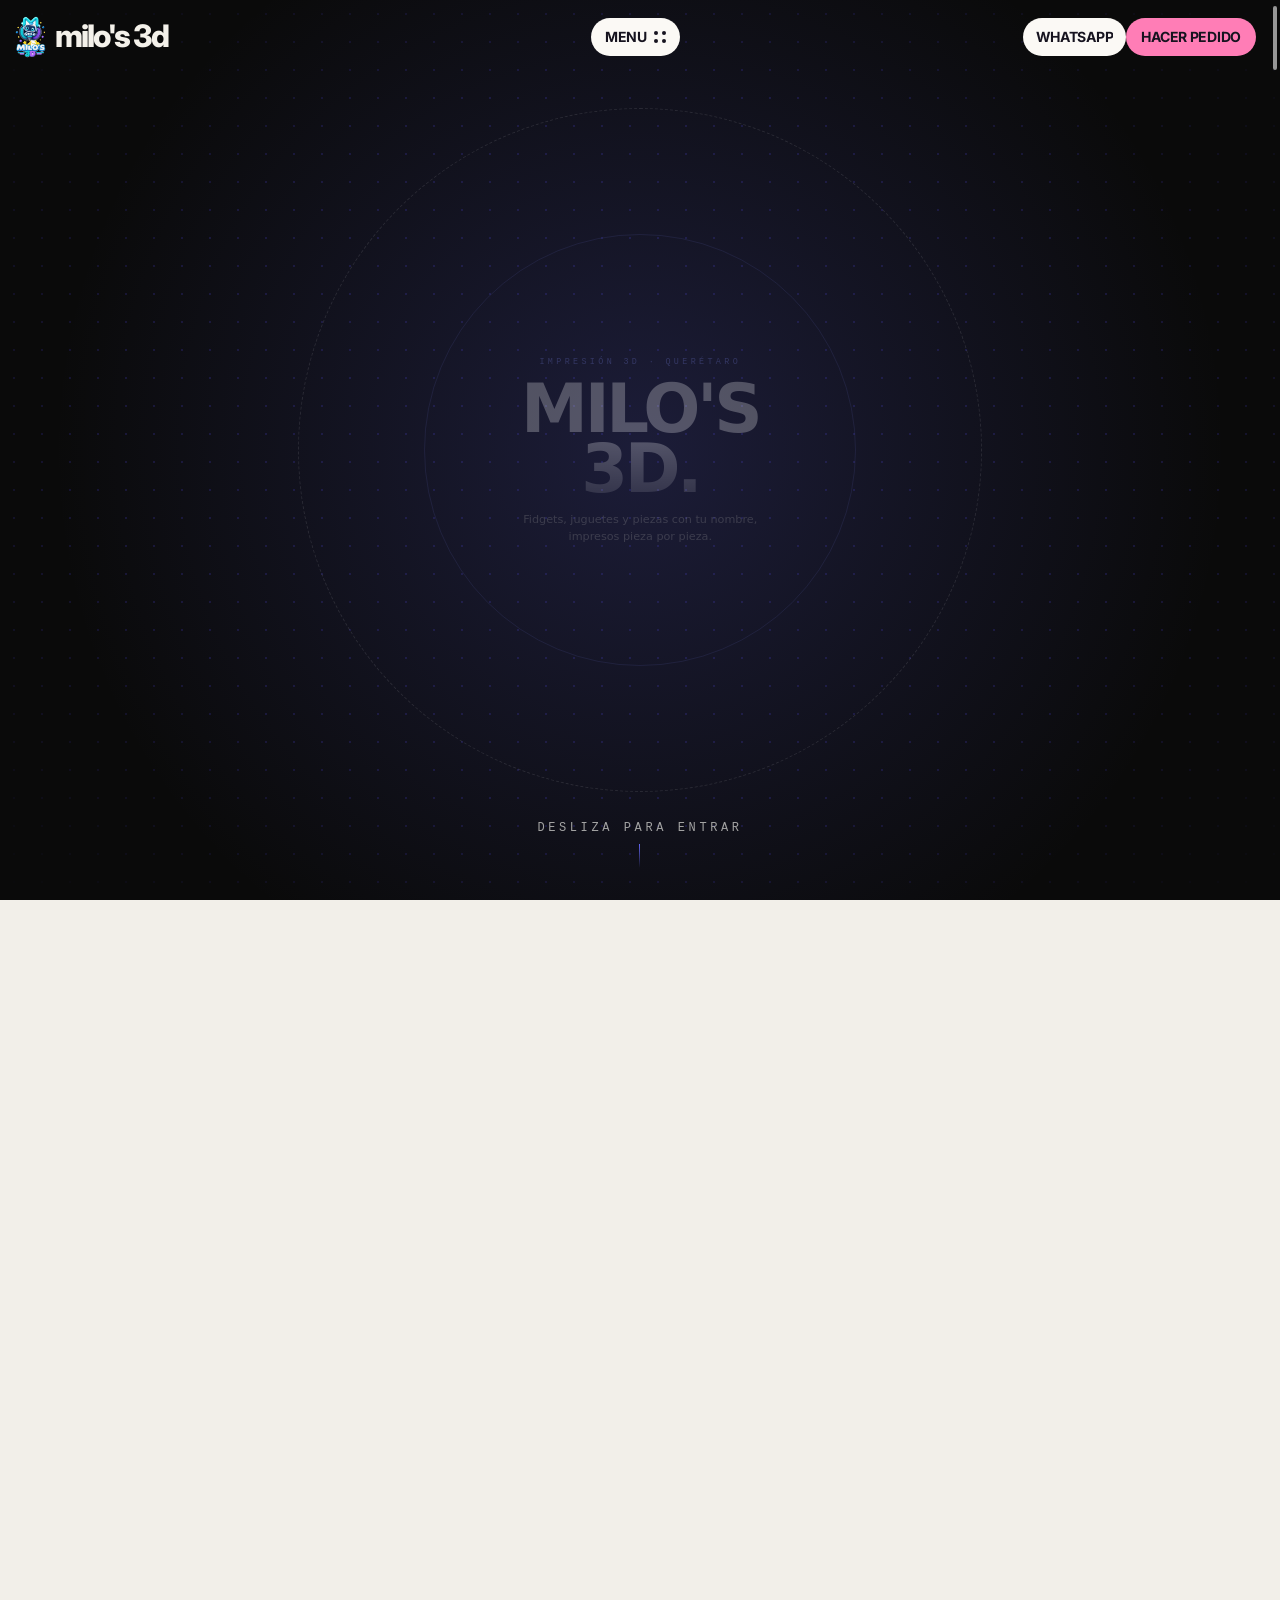
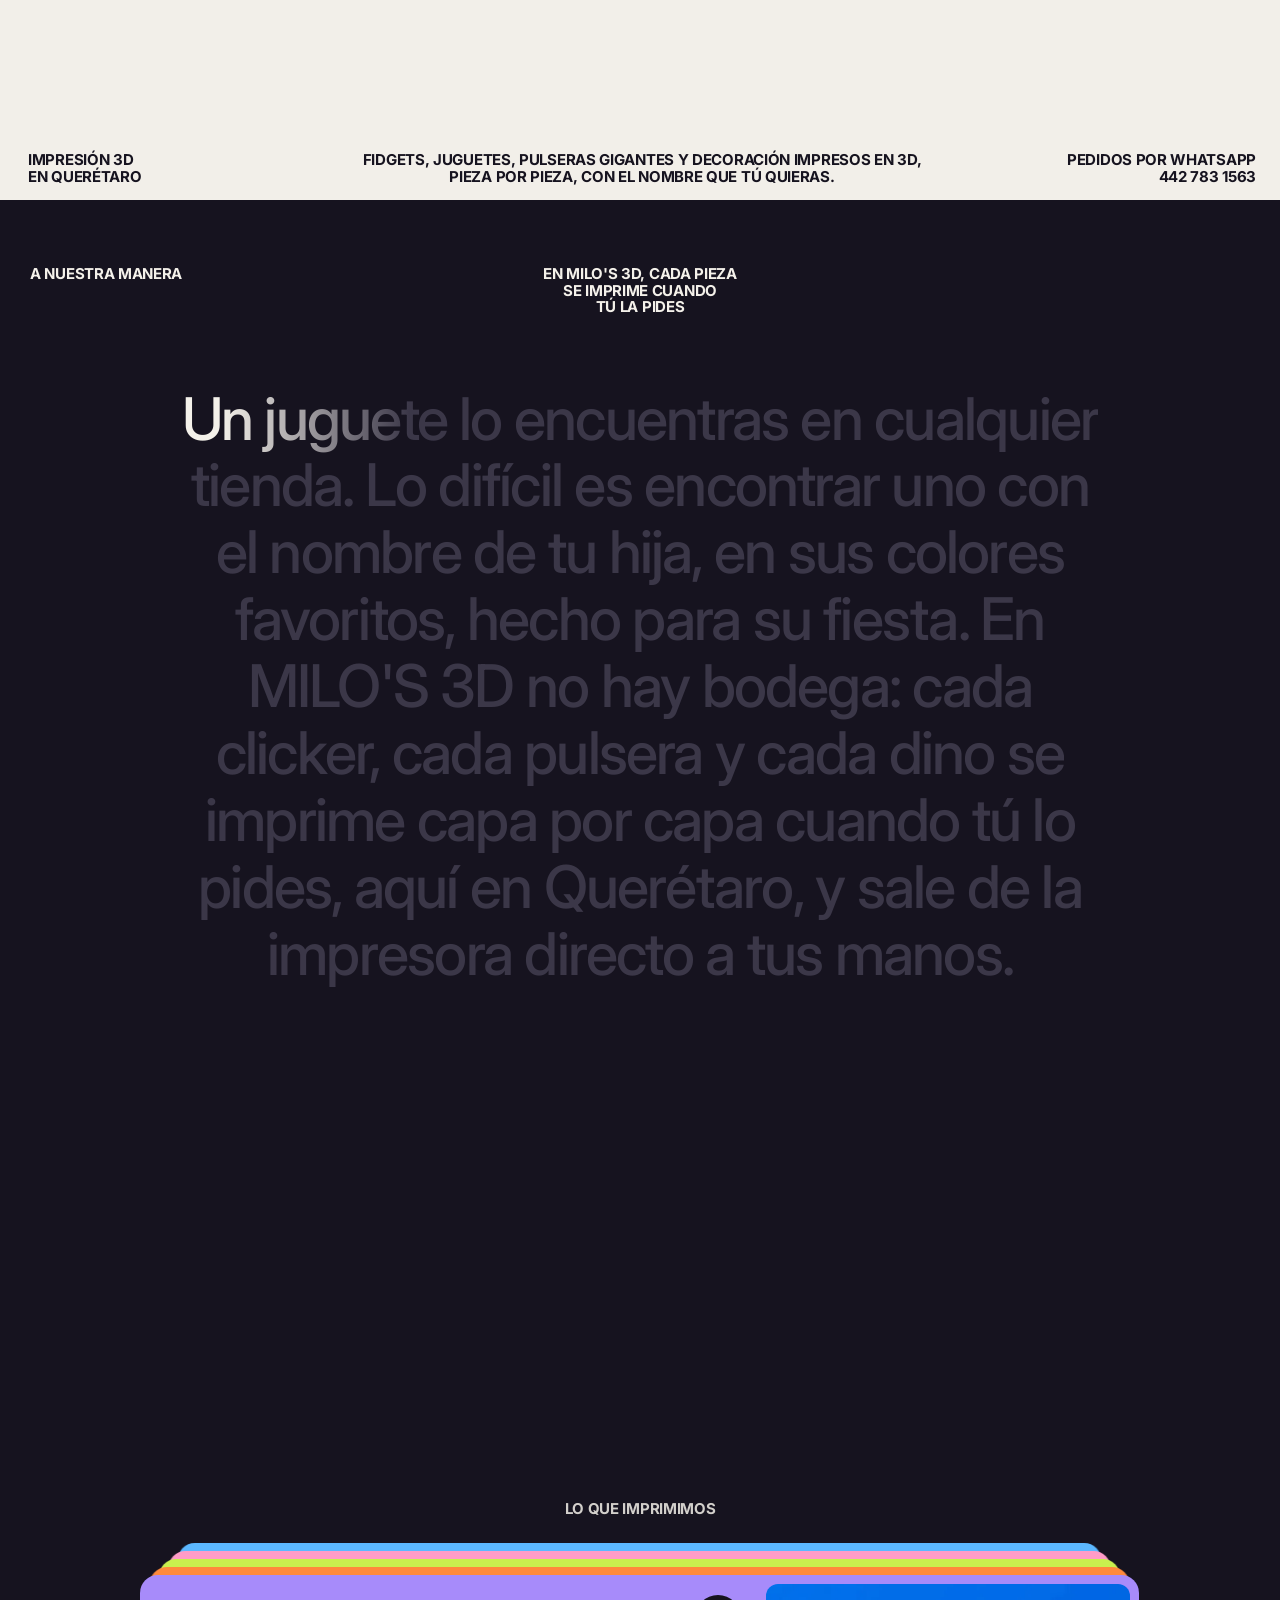
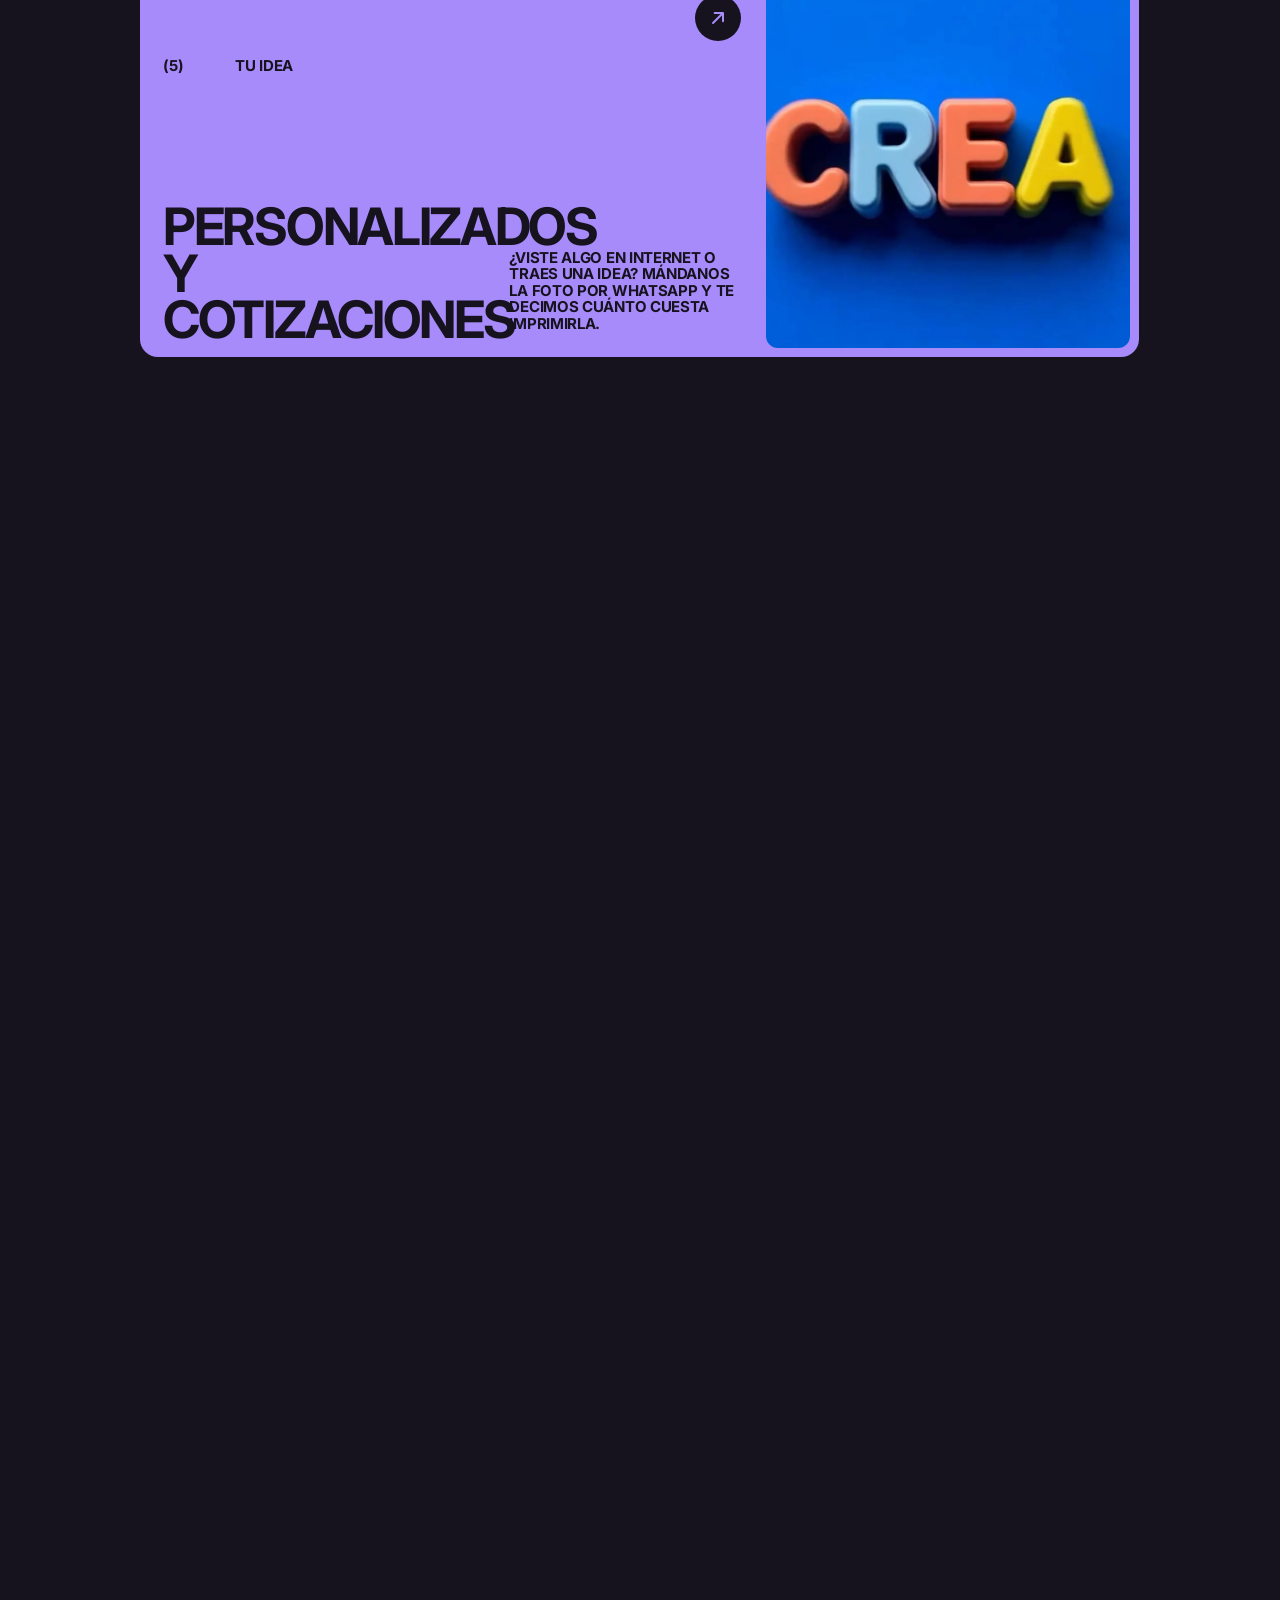
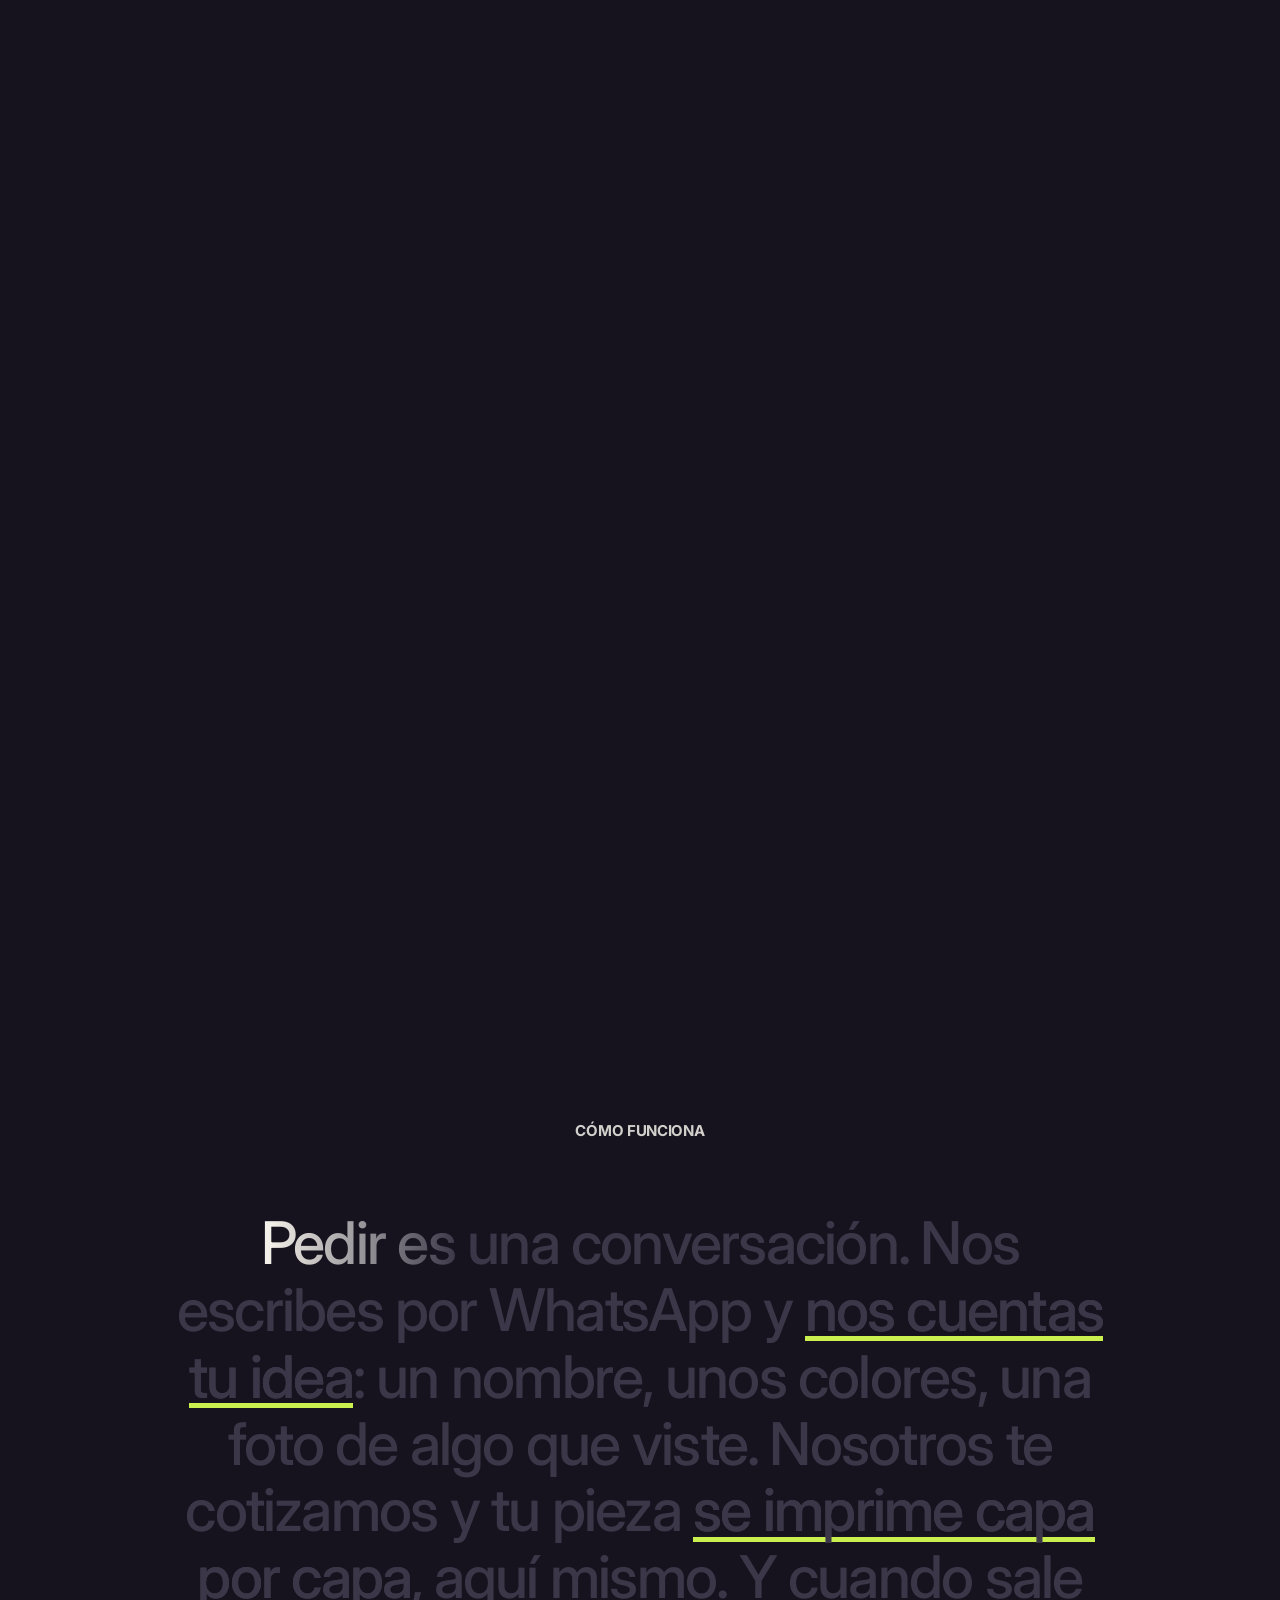
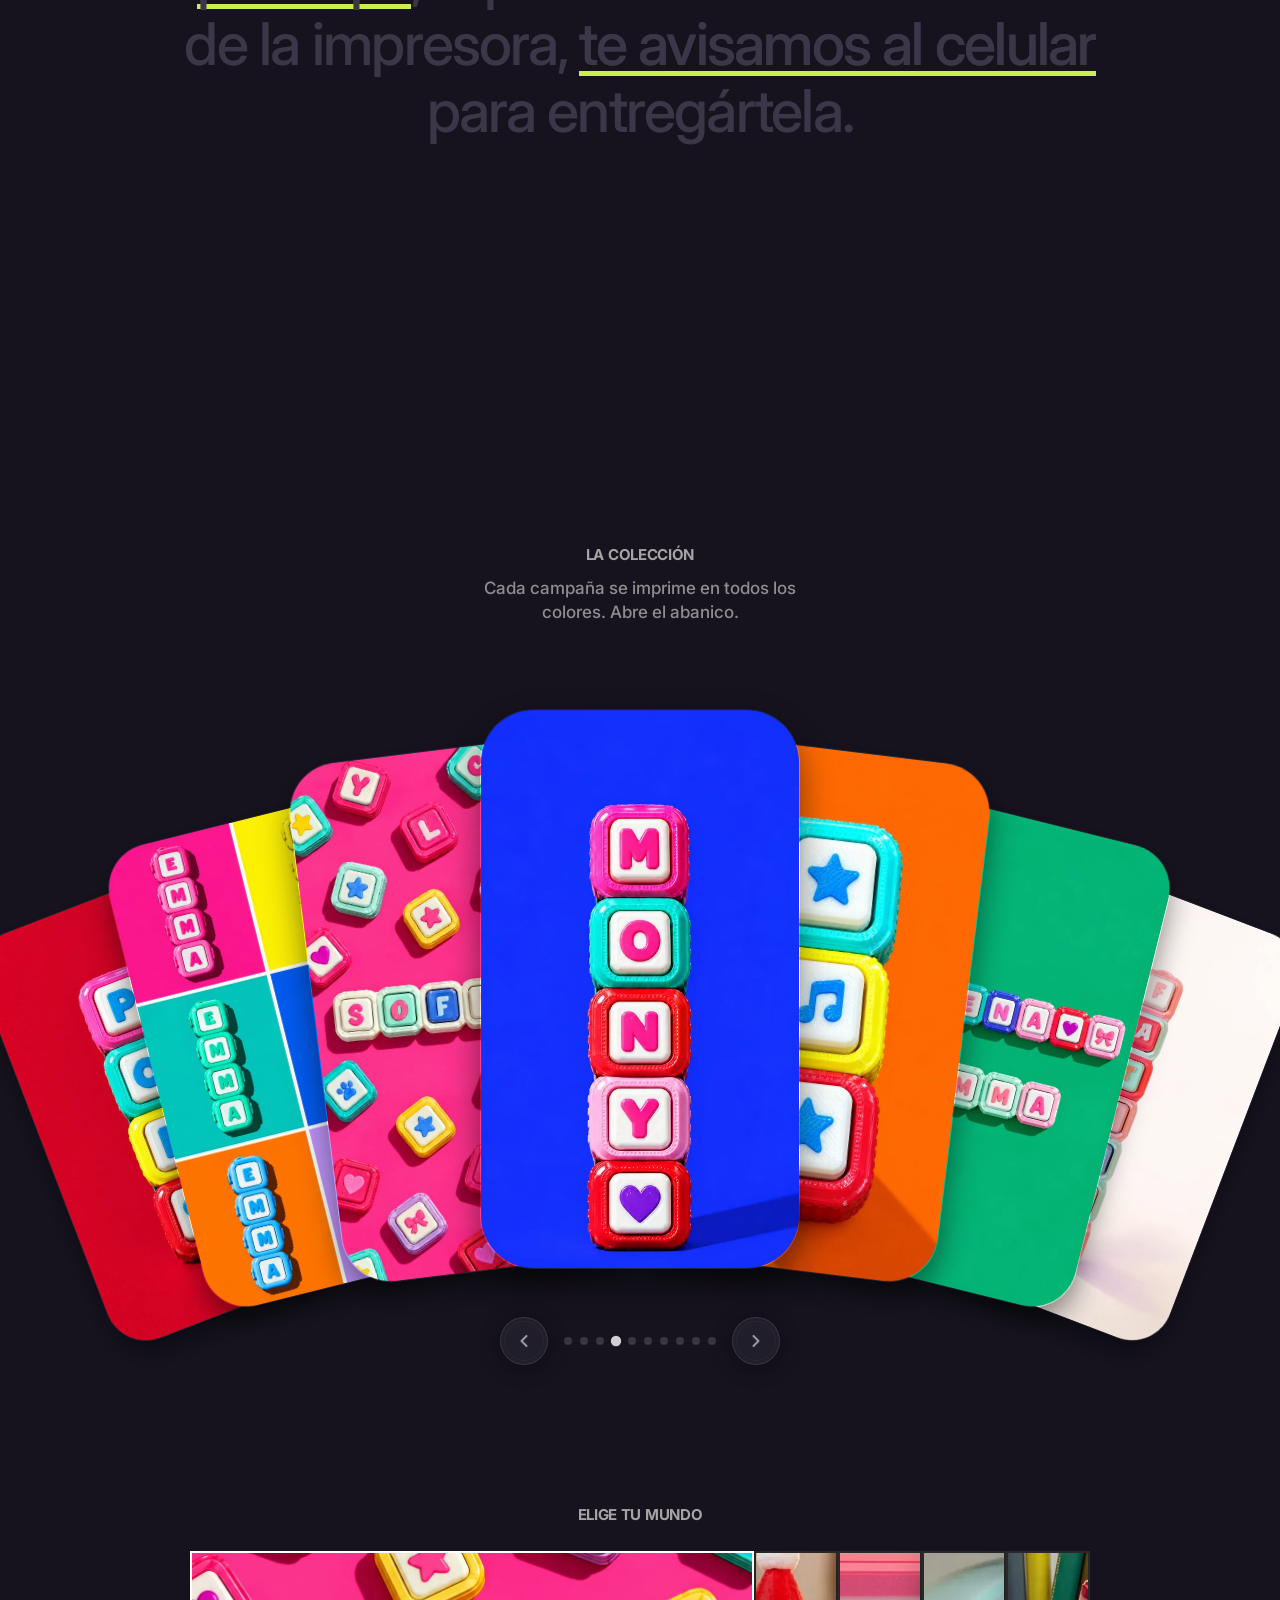
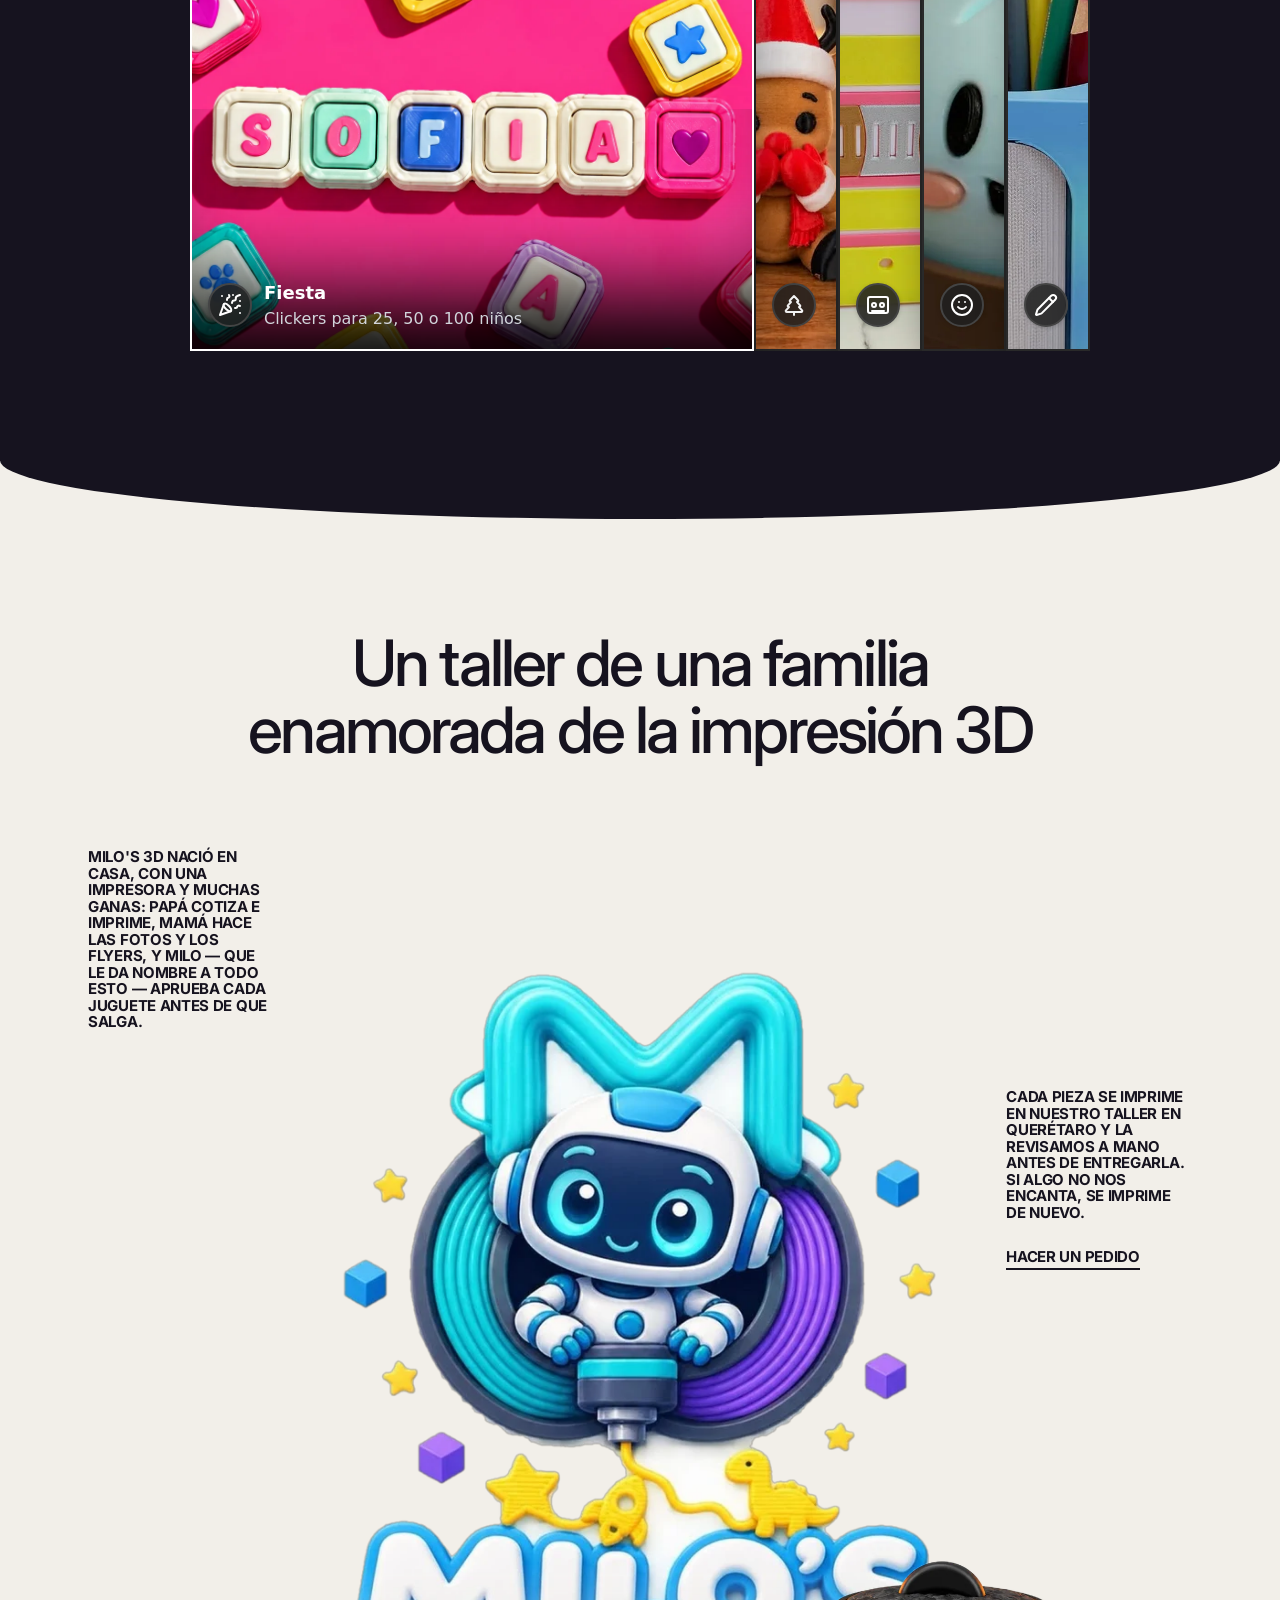
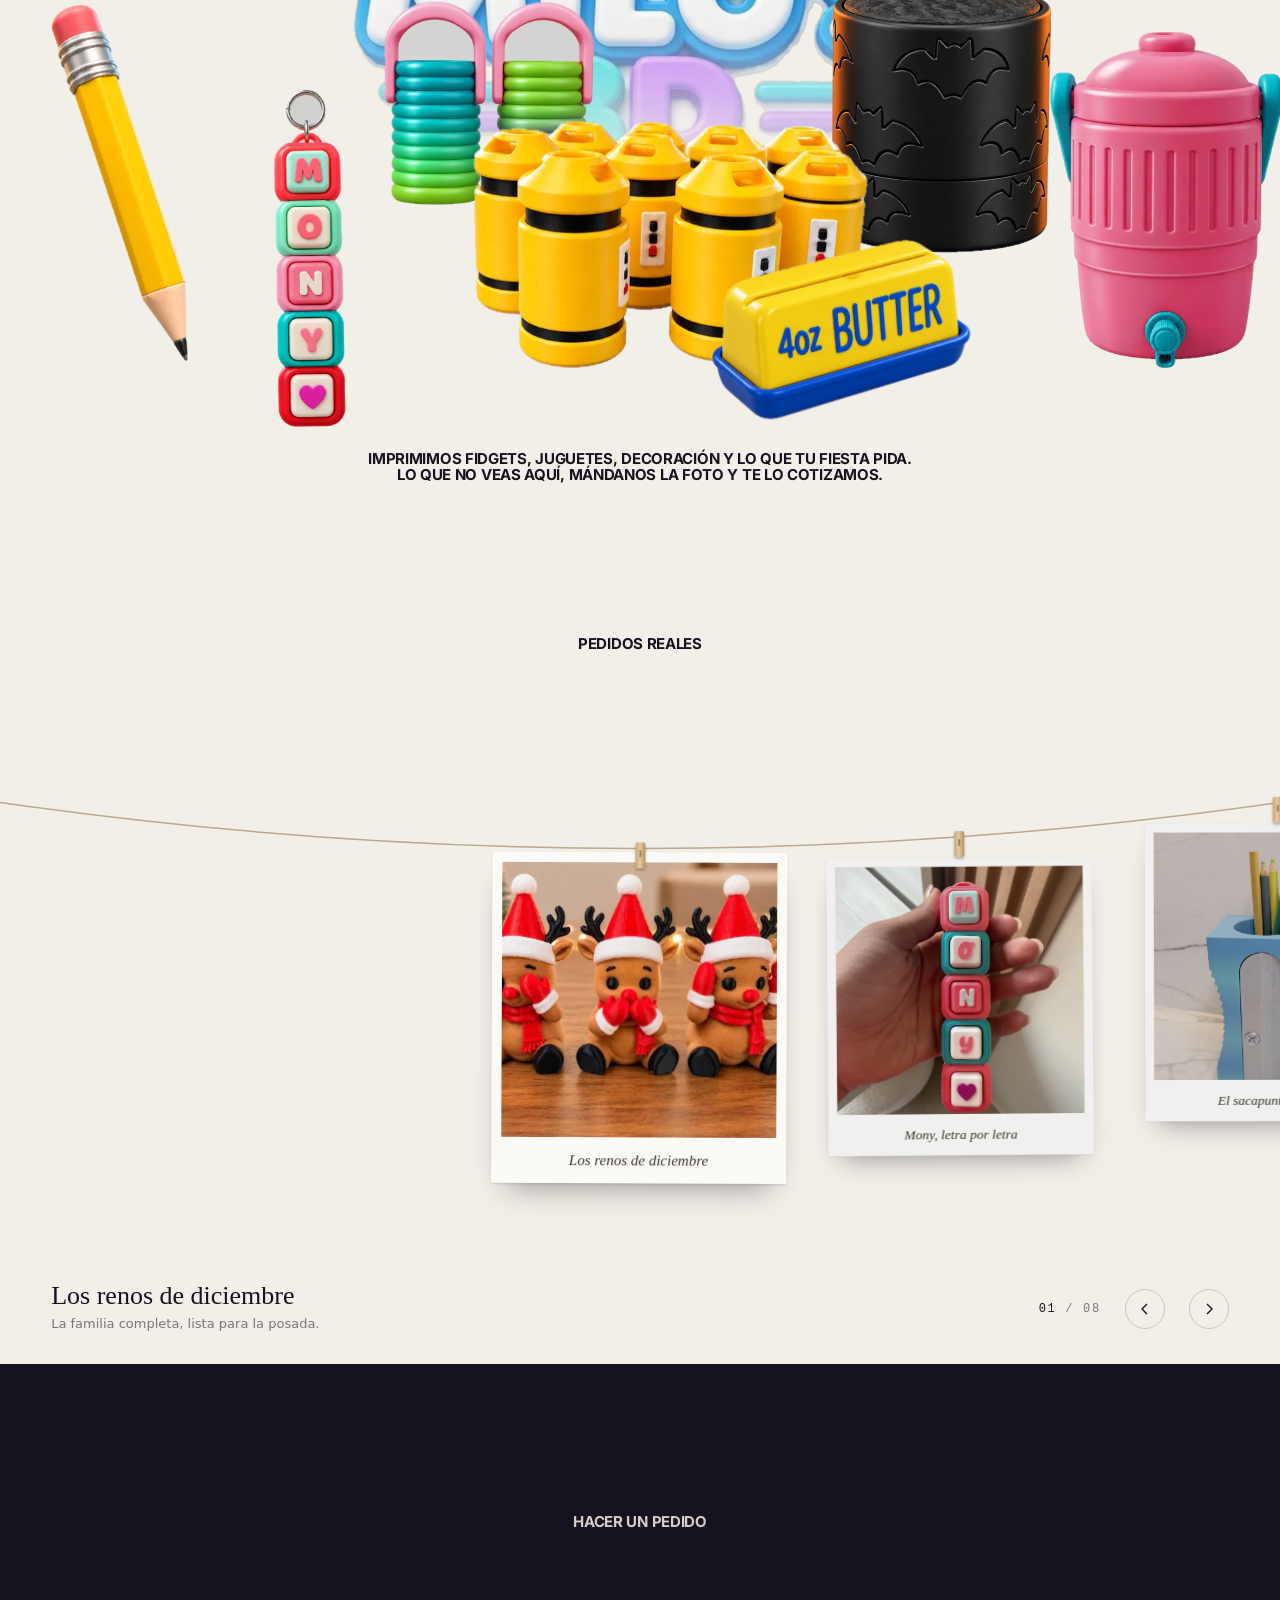
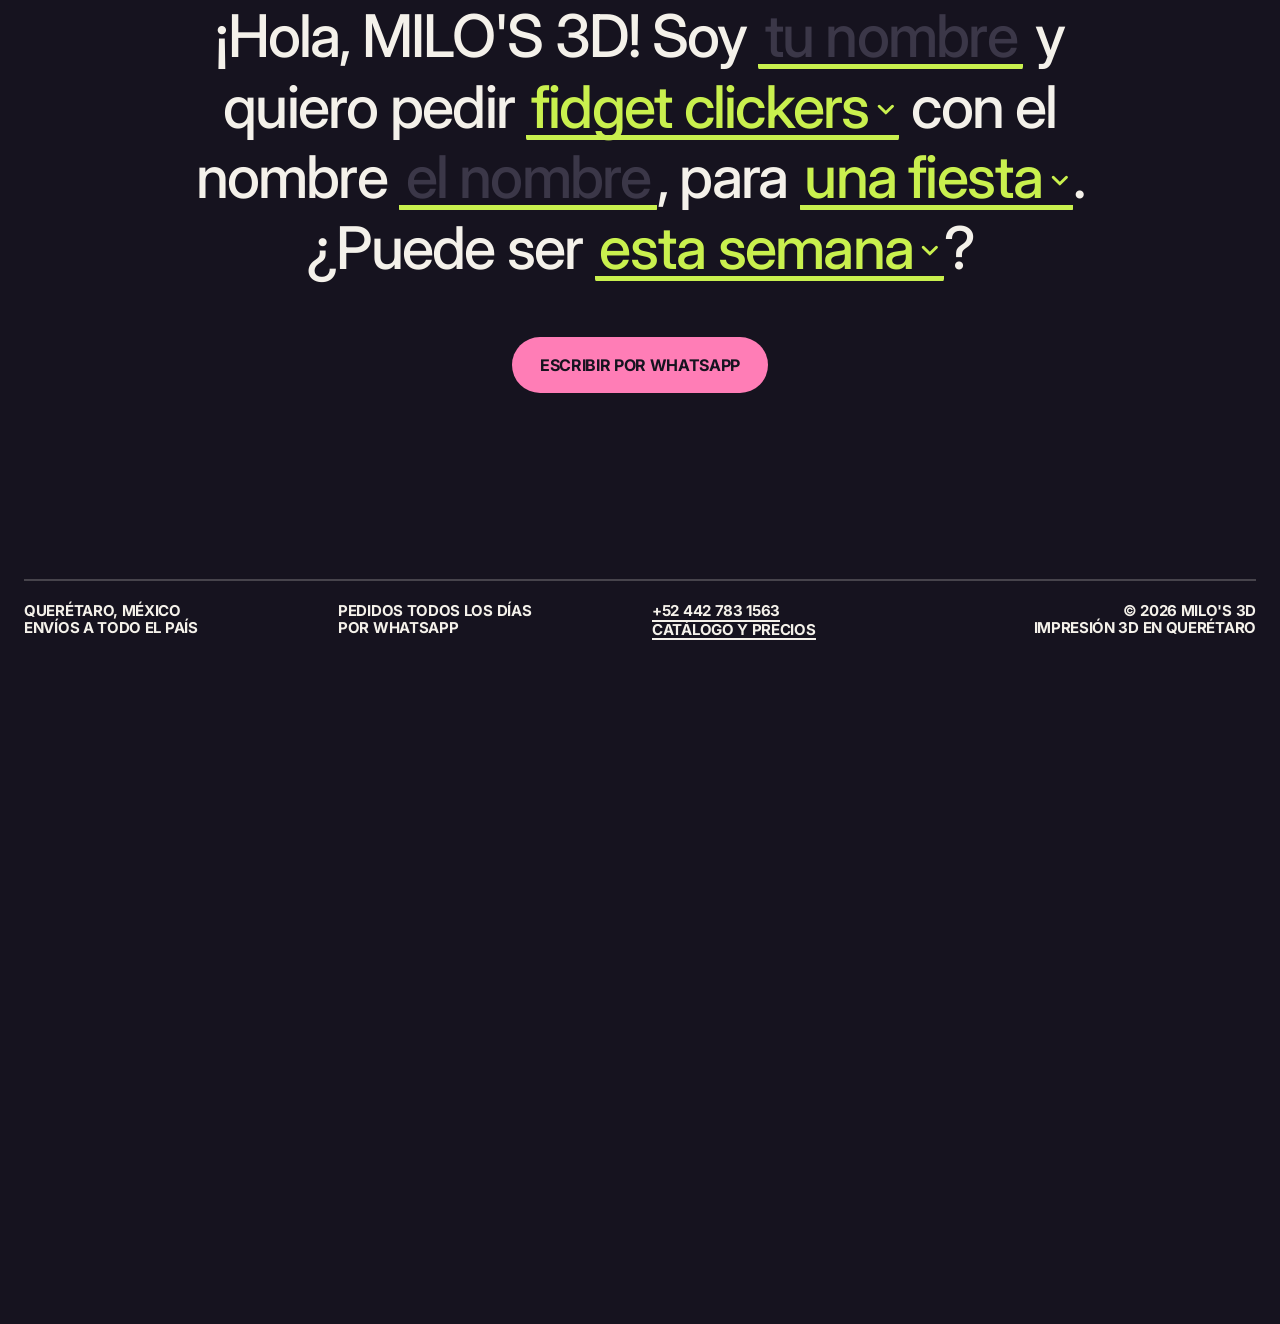
==== commit ca5448a5: "La nueva portada: túnel 3D de acceso, fila de productos estilo colección y pedido por WhatsApp El ca" ====
--- a/index.html
+++ b/index.html
@@ -1,211 +1,360 @@
-<!DOCTYPE html>
+<!doctype html>
 <html lang="es">
 <head>
-  <meta charset="UTF-8">
-  <meta name="viewport" content="width=device-width, initial-scale=1.0">
-  <title>MILO'S 3D — Impresión 3D del Futuro</title>
-  <meta name="description" content="MILO'S 3D: figuras y piezas impresas en 3D con tecnología de vanguardia. Diseños articulados, colores personalizables y pedidos directos por WhatsApp.">
-  <meta property="og:title" content="MILO'S 3D — Impresión 3D del Futuro">
-  <meta property="og:description" content="Figuras articuladas y piezas impresas en 3D. Pide la tuya hoy mismo.">
-  <meta property="og:url" content="https://www.milos3d.com">
-  <link rel="preconnect" href="https://fonts.googleapis.com">
-  <link rel="preconnect" href="https://fonts.gstatic.com" crossorigin>
-  <link href="https://fonts.googleapis.com/css2?family=Orbitron:wght@500;700;900&family=Rajdhani:wght@400;500;600;700&display=swap" rel="stylesheet">
-  <link rel="stylesheet" href="style.css">
-  <link rel="icon" href="assets/logo.webp" type="image/webp">
+  <meta charset="utf-8">
+  <meta name="viewport" content="width=device-width, initial-scale=1, viewport-fit=cover">
+  <title>MILO'S 3D · impresión 3D</title>
+  <meta name="description" content="Fidgets, juguetes, pulseras gigantes y decoración impresos en 3D en Querétaro, con el nombre que tú quieras. Pedidos por WhatsApp.">
+  <meta name="theme-color" content="#f2efe9">
+  <link rel="icon" href="./favicon.png" type="image/png">
+  <!-- primera pintura: nunca la página sin estilo. Este script corre antes de cualquier archivo: activa el tema (?tema=)
+       y la apertura. Con la apertura activa, lo primero que se pinta es la cortina oscura, que ya está en el HTML; la
+       página se arma debajo de ella. Si el JS no carga en 4 s, la cortina se va y la página aparece lista. -->
+  <script>
+    (function () {
+      var r = document.documentElement;
+      r.classList.add('js');
+      var t = /[?&]tema=(limao|piscina|caramelo)\b/.exec(location.search);
+      if (t) r.classList.add('tema-' + t[1]);
+      if ('scrollRestoration' in history) history.scrollRestoration = 'manual';
+      var reduzido = matchMedia('(prefers-reduced-motion: reduce)').matches;
+      if (reduzido) r.classList.add('reduzido');
+      var pronto = true; // el acceso animado ahora es el túnel 3D
+      if (!pronto) {
+        r.classList.add('abertura-on');
+        setTimeout(function () { if (!window.__pelu) r.classList.remove('abertura-on'); }, 4000);
+      }
+    })();
+  </script>
+  <style>html{--fundo:#f2efe9;--escuro:#16131f;background:var(--fundo)}html.tema-limao{--fundo:#e4e2dd;--escuro:#121416}html.tema-piscina{--fundo:#e6eff2;--escuro:#0d1b36}html.tema-caramelo{--fundo:#f6ecdd;--escuro:#2a150c}body{margin:0}html:not(.assentou) *,html:not(.assentou) :before,html:not(.assentou) :after{transition:none!important}.abertura{z-index:90;pointer-events:none;display:none;position:fixed;inset:0;overflow:hidden}.abertura-on .abertura{pointer-events:auto;display:block}.abertura__cortina{width:100%;height:100%;display:block;position:absolute;inset:0}.abertura__cortina path{fill:var(--escuro)}</style>
+  <script type="module" crossorigin src="./assets/index-zEEmWEBJ.js"></script>
+  <link rel="stylesheet" crossorigin href="./assets/index-DzjiV2SC.css">
 </head>
 <body>
-
-  <!-- Fondo animado de circuitos -->
-  <canvas id="circuit-bg" aria-hidden="true"></canvas>
-  <div class="grid-overlay" aria-hidden="true"></div>
-
-  <!-- Cursor personalizado -->
-  <div class="cursor-dot" aria-hidden="true"></div>
-  <div class="cursor-ring" aria-hidden="true"></div>
-
-  <!-- Navegación -->
-  <header class="nav" id="nav">
-    <a href="#inicio" class="nav-logo" data-hover>
-      <img src="assets/logo.webp" alt="MILO'S 3D" class="nav-logo-img" onerror="this.style.display='none'">
-      <span class="nav-logo-text">MILO'S <em>3D</em></span>
-    </a>
-    <nav class="nav-links">
-      <a href="#catalogo" data-hover>Catálogo</a>
-      <a href="#proceso" data-hover>Cómo pedir</a>
-      <a href="#tecnologia" data-hover>Tecnología</a>
-      <a href="#contacto" data-hover>Contacto</a>
+  <!-- la apertura: los objetos desfilan en lo oscuro y la cortina sube en arco (motion/abertura.js) -->
+  <div class="abertura" aria-hidden="true">
+    <svg class="abertura__cortina" viewBox="0 0 100 100" preserveAspectRatio="none"><path d="M0 0H100V112H0Z"/></svg>
+    <div class="abertura__fila"></div>
+  </div>
+  <header class="nav" data-nav>
+  <a class="logo" href="#topo" aria-label="MILO'S 3D, inicio">
+    <!-- el símbolo: el robotito Milo (imagen con transparencia) -->
+    <img class="logo__simbolo logo__robot" src="./img/logo.webp" alt="" width="40" height="54" decoding="async" draggable="false">
+    <span class="logo__nome">milo's&nbsp;3d</span>
+  </a>
+
+  <div class="nav__meio">
+    <button class="pilula nav__menu" type="button" aria-expanded="false" aria-controls="menu" data-menu-botao>
+      <span class="pilula__txt"><span>Menu</span><span aria-hidden="true">Menu</span></span>
+      <span class="nav__pontos" aria-hidden="true"><i></i><i></i><i></i><i></i></span>
+    </button>
+    <nav class="menu" id="menu" aria-label="Secciones" data-menu hidden>
+      <ul class="menu__lista">
+        <li><a href="#topo">Inicio</a></li>
+        <li><a href="#servicos">Lo que imprimimos</a></li>
+        <li><a href="#como">Cómo funciona</a></li>
+        <li><a href="#casa">La familia</a></li>
+        <li><a href="#loja">Tienda</a></li>
+        <li><a href="./catalogo.html">Catálogo y precios</a></li>
+        <li><a href="#agendar">Pedir</a></li>
+      </ul>
+      <p class="menu__pe rot">Pedidos todos los días<br>por WhatsApp</p>
     </nav>
-    <button class="cart-btn" id="cart-btn" data-hover aria-label="Abrir carrito">
-      <svg viewBox="0 0 24 24" fill="none" stroke="currentColor" stroke-width="2"><circle cx="9" cy="21" r="1.6"/><circle cx="19" cy="21" r="1.6"/><path d="M2 3h3l2.6 12.6a1.7 1.7 0 0 0 1.7 1.4h9.2a1.7 1.7 0 0 0 1.7-1.3L22 8H6"/></svg>
-      <span class="cart-count" id="cart-count">0</span>
-    </button>
-  </header>
-
-  <!-- HERO -->
-  <section class="hero" id="inicio">
-    <div class="hero-inner">
-      <div class="hero-badge reveal">⚡ IMPRESIONES 3D · FIDGETS · JUGUETES · DECORACIÓN</div>
-      <h1 class="hero-title reveal">
-        <img src="assets/logo.webp" alt="MILO'S 3D" class="hero-logo"
-             onerror="this.style.display='none';this.nextElementSibling.style.display='inline'">
-        <span class="chrome-text" style="display:none">MILO'S 3D</span>
-      </h1>
-      <p class="hero-sub reveal">Del modelo digital a tus manos: fidgets, juguetes y piezas de decoración<br class="desk-only"> impresas con <strong>tecnología de vanguardia</strong>.</p>
-      <div class="hero-cta reveal">
-        <a href="#catalogo" class="btn btn-primary" data-hover data-tilt-btn>Ver catálogo <span class="btn-arrow">→</span></a>
-        <a href="#proceso" class="btn btn-ghost" data-hover>¿Cómo funciona?</a>
-      </div>
-      <div class="hero-chips reveal">
-        <span class="chip" data-hover>◉ PLA / PETG Premium</span>
-        <span class="chip" data-hover>◉ Colores personalizables</span>
-        <span class="chip" data-hover>◉ Pedido directo por WhatsApp</span>
-      </div>
-    </div>
-    <div class="hero-glow" aria-hidden="true"></div>
-    <div class="cube-field" aria-hidden="true">
-      <div class="cube3d c1"><i></i><i></i><i></i><i></i><i></i><i></i></div>
-      <div class="cube3d c2"><i></i><i></i><i></i><i></i><i></i><i></i></div>
-      <div class="cube3d c3"><i></i><i></i><i></i><i></i><i></i><i></i></div>
-    </div>
-    <div class="scroll-hint" aria-hidden="true"><span></span></div>
-  </section>
-
-  <!-- CATÁLOGO -->
-  <section class="section" id="catalogo">
-    <div class="section-head reveal">
-      <span class="section-tag">// CATÁLOGO</span>
-      <h2>Impresiones <span class="accent">disponibles</span></h2>
-      <p>Cada pieza se imprime al momento de tu pedido. Elige tu color favorito.</p>
-    </div>
-    <div class="products-grid" id="products-grid">
-      <!-- Productos cargados desde products.json -->
-    </div>
-  </section>
-
-  <!-- PROCESO -->
-  <section class="section" id="proceso">
-    <div class="section-head reveal">
-      <span class="section-tag">// PROCESO</span>
-      <h2>Pedir es <span class="accent">así de fácil</span></h2>
-    </div>
-    <div class="steps">
-      <div class="step-card reveal" data-tilt data-hover>
-        <div class="step-num">01</div>
-        <h3>Elige tu pieza</h3>
-        <p>Explora el catálogo, selecciona colores y agrega al carrito.</p>
-      </div>
-      <div class="step-card reveal" data-tilt data-hover>
-        <div class="step-num">02</div>
-        <h3>Envía tu pedido</h3>
-        <p>Un clic y tu pedido llega armado directo a nuestro WhatsApp.</p>
-      </div>
-      <div class="step-card reveal" data-tilt data-hover>
-        <div class="step-num">03</div>
-        <h3>Lo imprimimos</h3>
-        <p>Tu pieza se fabrica capa por capa con precisión robótica.</p>
-      </div>
-      <div class="step-card reveal" data-tilt data-hover>
-        <div class="step-num">04</div>
-        <h3>Llega a tus manos</h3>
-        <p>Entrega local o envío a todo México. ¡Listo para jugar!</p>
-      </div>
-    </div>
-  </section>
-
-  <!-- TECNOLOGÍA -->
-  <section class="section" id="tecnologia">
-    <div class="tech-panel reveal" data-tilt>
-      <div class="tech-copy">
-        <span class="section-tag">// TECNOLOGÍA</span>
-        <h2>Fabricación <span class="accent">del futuro</span>, hoy</h2>
-        <p>Trabajamos con impresoras 3D de última generación y materiales premium. Cada diseño pasa por calibración de precisión antes de imprimirse — como un laboratorio de robótica en miniatura trabajando para ti.</p>
-        <ul class="tech-list">
-          <li><span class="tech-dot"></span> Precisión de capa de hasta 0.08 mm</li>
-          <li><span class="tech-dot"></span> Materiales resistentes y seguros</li>
-          <li><span class="tech-dot"></span> Diseños articulados impresos en una sola pieza</li>
-          <li><span class="tech-dot"></span> Personalización total de colores</li>
-        </ul>
-      </div>
-      <div class="tech-visual" aria-hidden="true">
-        <div class="printer-frame">
-          <div class="printer-head"></div>
-          <div class="printer-laser"></div>
-          <div class="printer-obj"></div>
-        </div>
-      </div>
-    </div>
-  </section>
-
-  <!-- CONTACTO / FOOTER -->
-  <footer class="footer" id="contacto">
-    <div class="footer-cta reveal">
-      <h2>¿Buscas algo especial? <span class="accent">Mándanos una foto y te cotizamos.</span></h2>
-      <p>Envíanos una imagen o un ejemplo de lo que buscas — un fidget, un juguete, una pieza de decoración — y te cotizamos sin compromiso.</p>
-      <a href="#" class="btn btn-primary btn-wa" id="footer-wa" data-hover>
-        <svg viewBox="0 0 24 24" fill="currentColor" width="20" height="20"><path d="M12 2a10 10 0 0 0-8.6 15.1L2 22l5.1-1.3A10 10 0 1 0 12 2zm0 18.2a8.2 8.2 0 0 1-4.2-1.2l-.3-.2-3 .8.8-2.9-.2-.3A8.2 8.2 0 1 1 12 20.2zm4.5-6.1c-.2-.1-1.5-.7-1.7-.8-.2-.1-.4-.1-.6.1-.2.2-.6.8-.8 1-.1.2-.3.2-.5.1a6.7 6.7 0 0 1-3.3-2.9c-.3-.4 0-.6.1-.8l.4-.5c.1-.2.1-.3 0-.5l-.8-1.9c-.2-.5-.4-.4-.6-.4h-.5c-.2 0-.5.1-.7.3-.2.3-.9.9-.9 2.2s.9 2.5 1.1 2.7c.1.2 1.9 2.9 4.6 4a15 15 0 0 0 1.5.6c.6.2 1.2.2 1.7.1.5-.1 1.5-.6 1.7-1.2.2-.6.2-1.1.2-1.2-.1-.1-.3-.2-.5-.3z"/></svg>
-        Enviar mi idea por WhatsApp
-      </a>
-    </div>
-    <div class="footer-bar">
-      <span class="footer-brand">MILO'S <em>3D</em> © 2026</span>
-      <div class="footer-links">
-        <a href="#" id="footer-ig" data-hover target="_blank" rel="noopener">Instagram</a>
-        <a href="mailto:milos3d91@gmail.com" data-hover>milos3d91@gmail.com</a>
-        <a href="https://www.milos3d.com" data-hover>www.milos3d.com</a>
-      </div>
-    </div>
+  </div>
+
+  <div class="nav__acoes">
+    <a class="pilula nav__whats" href="#agendar" data-whats><span class="pilula__txt"><span>WhatsApp</span><span aria-hidden="true">WhatsApp</span></span></a>
+    <a class="pilula pilula--cta" href="#agendar"><span class="pilula__txt"><span>Hacer pedido</span><span aria-hidden="true">Hacer pedido</span></span></a>
+  </div>
+</header>
+
+  <main>
+    <!-- El acceso: el túnel 3D en perspectiva (isla React). El scroll atraviesa el túnel entre las piezas de la colección
+     y, al final, suelta la página. data-lenis-prevent deja el wheel en manos del túnel. -->
+<section class="acceso" id="acceso" data-tema="escuro" data-lenis-prevent>
+  <div class="acceso__isla" id="isla-tunel" aria-label="Galería de entrada"></div>
+</section>
+
+    <section class="hero" id="topo">
+  <!-- el color que toma el fondo cuando un objeto se enciende: un círculo que se abre desde el cursor (motion/cor.js) -->
+  <div class="hero__cor" aria-hidden="true"><i data-cor-a></i><i data-cor-b></i></div>
+
+  <div class="hero__pe">
+    <p class="rot hero__pe-e">Impresión 3D<br>en Querétaro</p>
+    <h1 class="rot hero__frase">Fidgets, juguetes, pulseras gigantes y decoración impresos en 3D, <br>pieza por pieza, con el nombre que tú quieras.</h1>
+    <p class="rot hero__pe-d">Pedidos por WhatsApp<br>442 783 1563</p>
+  </div>
+</section>
+
+    <section class="manifesto" id="jeito" data-cena data-tema="escuro">
+  <p class="rot manifesto__selo">A nuestra manera</p>
+  <p class="rot manifesto__chamada">En MILO'S 3D, cada pieza<br>se imprime cuando<br>tú la pides</p>
+  <!-- el texto se enciende letra por letra a medida que pasa por la altura de lectura (motion/acende.js) -->
+  <p class="manifesto__texto" data-acende><span class="acende__t">Un juguete lo encuentras en cualquier tienda. Lo difícil es encontrar uno con el nombre de tu hija, en sus colores favoritos, hecho para su fiesta. En MILO'S 3D no hay bodega: cada clicker, cada pulsera y cada dino se imprime capa por capa cuando tú lo pides, aquí en Querétaro, y sale de la impresora directo a tus manos.</span></p>
+</section>
+
+    <!-- Lo que imprimimos: el rótulo y la pila quedan fijos en la pantalla mientras las cinco tarjetas entran, una de cada
+     lado, y se asientan unas sobre otras (motion/pilha.js). Cada tarjeta tiene el color de la categoría, el mismo que su
+     objeto enciende en el hero. data-lado: de qué lado entra la tarjeta (-1 izquierda, 1 derecha). El id es el destino
+     del clic en el objeto del hero. -->
+<section class="servicos" id="servicos" data-cena data-tema="escuro">
+  <div class="servicos__palco">
+    <h2 class="rot servicos__rotulo">Lo que imprimimos</h2>
+    <div class="pilha" data-pilha>
+      <article class="cartao" id="fidgets" data-lado="-1" style="--cor: var(--pop-1)">
+        <p class="rot cartao__topo"><span>(1)</span><span>Anti-estrés</span></p>
+        <h3 class="cartao__titulo">Fidgets<br>y clickers</h3>
+        <p class="rot cartao__texto">Cubos clicker con letras para armar nombres, spinners y bolas anti-estrés. El recuerdo que todos quieren en una fiesta.</p>
+        <a class="cartao__ir" href="#agendar" data-servico="fidget clickers" aria-label="Pedir fidget clickers"><svg viewBox="0 0 24 24" aria-hidden="true"><path d="M6 18 18 6M8 6h10v10"/></svg></a>
+        <figure class="cartao__foto"><img src="./img/fotos/fidgets.webp" alt="Decenas de cubos clicker de colores regados sobre un fondo rosa, con el nombre SOFIA armado al centro" loading="lazy" decoding="async" width="900" height="900"></figure>
+      </article>
+      <article class="cartao" id="pulseras" data-lado="1" style="--cor: var(--pop-5)">
+        <p class="rot cartao__topo"><span>(2)</span><span>Personalizadas</span></p>
+        <h3 class="cartao__titulo">Pulseras<br>gigantes</h3>
+        <p class="rot cartao__texto">Elige las letras, las figuras y los colores: cada pulsera se arma pieza por pieza con el nombre que tú digas.</p>
+        <a class="cartao__ir" href="#agendar" data-servico="una pulsera gigante" aria-label="Pedir una pulsera gigante"><svg viewBox="0 0 24 24" aria-hidden="true"><path d="M6 18 18 6M8 6h10v10"/></svg></a>
+        <figure class="cartao__foto"><img src="./img/fotos/pulseras.webp" alt="Pulsera gigante con el nombre DANIELA en letras de colores y dijes de personajes sobre fondo turquesa" loading="lazy" decoding="async" width="900" height="900"></figure>
+      </article>
+      <article class="cartao" id="juguetes" data-lado="-1" style="--cor: var(--pop-3)">
+        <p class="rot cartao__topo"><span>(3)</span><span>Para jugar</span></p>
+        <h3 class="cartao__titulo">Juguetes<br>y squishys</h3>
+        <p class="rot cartao__texto">Dinos articulados, mochis kawaii y juguetes que salen de la impresora listos para jugar, sin armar nada.</p>
+        <a class="cartao__ir" href="#agendar" data-servico="un juguete" aria-label="Pedir un juguete"><svg viewBox="0 0 24 24" aria-hidden="true"><path d="M6 18 18 6M8 6h10v10"/></svg></a>
+        <figure class="cartao__foto"><img src="./img/fotos/juguetes.webp" alt="Dinosaurio articulado verde con su balón de fútbol, impreso en 3D" loading="lazy" decoding="async" width="900" height="900"></figure>
+      </article>
+      <article class="cartao" id="temporada" data-lado="1" style="--cor: var(--pop-6)">
+        <p class="rot cartao__topo"><span>(4)</span><span>Temporada</span></p>
+        <h3 class="cartao__titulo">Decoración<br>y fiestas</h3>
+        <p class="rot cartao__texto">Renos para Navidad, botes para Halloween y paquetes para 25, 50 o 100 niños. Tu evento, en tus colores.</p>
+        <a class="cartao__ir" href="#agendar" data-servico="decoración de temporada" aria-label="Pedir decoración de temporada"><svg viewBox="0 0 24 24" aria-hidden="true"><path d="M6 18 18 6M8 6h10v10"/></svg></a>
+        <figure class="cartao__foto"><img src="./img/fotos/temporada.webp" alt="Tres renos navideños con gorro de Santa impresos en 3D sobre una mesa con luces de fondo" loading="lazy" decoding="async" width="900" height="900"></figure>
+      </article>
+      <article class="cartao" id="personalizados" data-lado="-1" style="--cor: var(--pop-4)">
+        <p class="rot cartao__topo"><span>(5)</span><span>Tu idea</span></p>
+        <h3 class="cartao__titulo">Personalizados<br>y cotizaciones</h3>
+        <p class="rot cartao__texto">¿Viste algo en internet o traes una idea? Mándanos la foto por WhatsApp y te decimos cuánto cuesta imprimirla.</p>
+        <a class="cartao__ir" href="#agendar" data-servico="una pieza personalizada" aria-label="Cotizar una pieza personalizada"><svg viewBox="0 0 24 24" aria-hidden="true"><path d="M6 18 18 6M8 6h10v10"/></svg></a>
+        <figure class="cartao__foto"><img src="./img/fotos/personalizados.webp" alt="Letras 3D de colores formando la palabra CREA sobre fondo azul" loading="lazy" decoding="async" width="900" height="900"></figure>
+      </article>
+    </div>
+  </div>
+</section>
+
+    <!-- Cómo funciona: otro párrafo que se enciende con la lectura, con tres fragmentos subrayados. Pasar el mouse por un
+     fragmento (o enfocarlo, o tocarlo) llena el subrayado como resaltador y abre su pila de imágenes (motion/trechos.js).
+     data-trecho conecta el fragmento con la pila (data-pilha-de). -->
+<section class="como" id="como" data-cena data-tema="escuro">
+  <h2 class="rot como__rotulo">Cómo funciona</h2>
+  <p class="como__texto" data-acende><span class="acende__t">Pedir es una conversación. Nos escribes por WhatsApp y <span class="trecho" data-trecho="idea" tabindex="0">nos cuentas tu idea</span>: un nombre, unos colores, una foto de algo que viste. Nosotros te cotizamos y tu pieza <span class="trecho" data-trecho="impresion" tabindex="0">se imprime capa por capa</span>, aquí mismo. Y cuando sale de la impresora, <span class="trecho" data-trecho="listo" tabindex="0">te avisamos al celular</span> para entregártela.</span></p>
+
+  <div class="tpilha" data-pilha-de="idea" aria-hidden="true">
+    <figure class="tp tp--foto"><img src="./img/fotos/idea.webp" alt="" loading="lazy" decoding="async" width="900" height="675"></figure>
+    <div class="tp tp--ficha">
+      <p class="rot tp__cab"><span>Pedido</span><span>N.º 0091</span></p>
+      <p class="tp__nome">Paula</p>
+      <p class="tp__sub">Pulsera gigante · 5 letras</p>
+      <ul class="tp__notas">
+        <li>Rosa mexicano y menta</li>
+        <li>Con estrella y corazón</li>
+        <li>Para el sábado</li>
+      </ul>
+    </div>
+  </div>
+  <div class="tpilha" data-pilha-de="impresion" aria-hidden="true">
+    <figure class="tp tp--foto"><img src="./img/fotos/impresion.webp" alt="" loading="lazy" decoding="async" width="900" height="675"></figure>
+    <figure class="tp tp--foto"><img src="./img/fotos/fidgets.webp" alt="" loading="lazy" decoding="async" width="900" height="900"></figure>
+  </div>
+  <div class="tpilha" data-pilha-de="listo" aria-hidden="true">
+    <figure class="tp tp--foto"><img src="./img/fotos/listo.webp" alt="" loading="lazy" decoding="async" width="900" height="675"></figure>
+    <div class="tp tp--aviso">
+      <p class="rot tp__cab"><span>MILO'S 3D</span><span>ahora</span></p>
+      <p class="tp__msg">¡Tu pedido ya está listo! 🤖 Quedó precioso, ¿cuándo pasas por él?</p>
+    </div>
+  </div>
+</section>
+
+    <!-- La colección: el abanico de tarjetas (isla React) y, debajo, el selector de mundos (isla React). -->
+<section class="galeria" id="galeria" data-cena data-tema="escuro">
+  <h2 class="rot galeria__rotulo">La colección</h2>
+  <p class="galeria__frase">Cada campaña se imprime en todos los colores. Abre el abanico.</p>
+  <div class="galeria__isla" id="isla-abanico"></div>
+  <h3 class="rot galeria__rotulo galeria__rotulo--sel">Elige tu mundo</h3>
+  <div class="galeria__sel" id="isla-selector"></div>
+</section>
+
+    <!-- La familia: la sección clara, con el borde de arriba en arco. El robotito Milo, enorme, sigue por detrás de la
+     fila de objetos de la tienda (la sección siguiente sube por encima del pie de la imagen). -->
+<section class="casa" id="casa" data-cena>
+  <div class="casa__cor" aria-hidden="true"><i data-cor-a></i><i data-cor-b></i></div>
+  <h2 class="casa__titulo">Un taller de una familia <br>enamorada de la impresión 3D</h2>
+  <div class="casa__meio">
+    <p class="rot casa__e">MILO'S 3D nació en casa, con una impresora y muchas ganas: papá cotiza e imprime, mamá hace las fotos y los flyers, y Milo — que le da nombre a todo esto — aprueba cada juguete antes de que salga.</p>
+    <figure class="casa__foto">
+      <img src="./img/donas.webp" srcset="./img/donas-p.webp 749w, ./img/donas.webp 1294w" sizes="(max-width: 760px) 96vw, 56vw" width="1294" height="1900" alt="Milo, el robotito azul y morado de MILO'S 3D, con su M gigante y sus estrellas" loading="lazy" decoding="async">
+    </figure>
+    <div class="casa__d">
+      <p class="rot">Cada pieza se imprime en nuestro taller en Querétaro y la revisamos a mano antes de entregarla. Si algo no nos encanta, se imprime de nuevo.</p>
+      <a class="rot sub" href="#agendar">Hacer un pedido</a>
+    </div>
+  </div>
+</section>
+
+    <!-- La tienda: segunda fila de objetos, con el mismo hover de color del hero. Sube por encima del pie del retrato.
+     Los objetos siguen el diseño del hero (--dx, --dy, --h desde el centro de la vitrina; --mdx, --mdy, --mh
+     en vertical). -->
+<section class="loja" id="loja" data-cena>
+  <div class="loja__cor" aria-hidden="true"><i data-cor-a></i><i data-cor-b></i></div>
+  <div class="vitrine" data-vitrine>
+    <button class="obj" type="button" data-obj="lapiz" data-rotulo="Lápiz|gigante" data-cor="3" data-prof="10"
+      style="--dx:-585; --dy:-6; --h:400; --ar:0.4004; --z:2; --mdx:-132; --mdy:-78; --mh:200">
+      <img src="./img/objetos/lapiz.webp" srcset="./img/objetos/lapiz-p.webp 224w, ./img/objetos/lapiz.webp 370w" sizes="(max-width: 760px) 32vw, 18vw" alt="" loading="lazy" decoding="async" draggable="false">
+      <span class="sr">Lápiz gigante</span>
+    </button>
+    <button class="obj" type="button" data-obj="llavero" data-rotulo="Llaveros|con nombre" data-cor="1" data-prof="16"
+      style="--dx:-372; --dy:86; --h:380; --ar:0.2028; --z:3; --mdx:-18; --mdy:-158; --mh:180">
+      <img src="./img/objetos/llavero.webp" srcset="./img/objetos/llavero-p.webp 114w, ./img/objetos/llavero.webp 191w" sizes="(max-width: 760px) 34vw, 19vw" alt="" loading="lazy" decoding="async" draggable="false">
+      <span class="sr">Llaveros con nombre</span>
+    </button>
+    <button class="obj" type="button" data-obj="slinky" data-rotulo="Slinkys" data-cor="6" data-prof="12"
+      style="--dx:-170; --dy:-92; --h:230; --ar:1.0275; --z:2; --mdx:-108; --mdy:104; --mh:112">
+      <img src="./img/objetos/slinky.webp" srcset="./img/objetos/slinky-p.webp 560w" sizes="(max-width: 760px) 36vw, 19vw" alt="" loading="lazy" decoding="async" draggable="false">
+      <span class="sr">Slinkys</span>
+    </button>
+    <button class="obj" type="button" data-obj="crayolas" data-rotulo="Porta-|crayolas" data-cor="4" data-prof="20"
+      style="--dx:34; --dy:62; --h:280; --ar:1.589; --z:4; --mdx:6; --mdy:10; --mh:140">
+      <img src="./img/objetos/crayolas.webp" srcset="./img/objetos/crayolas-p.webp 560w, ./img/objetos/crayolas.webp 607w" sizes="(max-width: 760px) 38vw, 20vw" alt="" loading="lazy" decoding="async" draggable="false">
+      <span class="sr">Portacrayolas</span>
+    </button>
+    <button class="obj" type="button" data-obj="mantequilla" data-rotulo="Para tu|cocina" data-cor="5" data-prof="26"
+      style="--dx:226; --dy:162; --h:200; --ar:1.4554; --z:5; --mdx:128; --mdy:48; --mh:100">
+      <img src="./img/objetos/mantequilla.webp" srcset="./img/objetos/mantequilla-p.webp 560w, ./img/objetos/mantequilla.webp 652w" sizes="(max-width: 760px) 30vw, 15vw" alt="" loading="lazy" decoding="async" draggable="false">
+      <span class="sr">Para tu cocina</span>
+    </button>
+    <button class="obj" type="button" data-obj="bote" data-rotulo="Edición|Halloween" data-cor="1" data-prof="14"
+      style="--dx:338; --dy:-84; --h:330; --ar:0.7453; --z:3; --mdx:122; --mdy:-116; --mh:176">
+      <img src="./img/objetos/bote.webp" srcset="./img/objetos/bote-p.webp 417w, ./img/objetos/bote.webp 474w" sizes="(max-width: 760px) 34vw, 18vw" alt="" loading="lazy" decoding="async" draggable="false">
+      <span class="sr">Edición Halloween</span>
+    </button>
+    <button class="obj" type="button" data-obj="jarra" data-rotulo="Jarras y|termos" data-cor="2" data-prof="9"
+      style="--dx:592; --dy:14; --h:380; --ar:0.6898; --z:4; --mdx:120; --mdy:168; --mh:160">
+      <img src="./img/objetos/jarra.webp" srcset="./img/objetos/jarra-p.webp 386w, ./img/objetos/jarra.webp 487w" sizes="(max-width: 760px) 28vw, 17vw" alt="" loading="lazy" decoding="async" draggable="false">
+      <span class="sr">Jarras y termos</span>
+    </button>
+  </div>
+  <p class="rot loja__pe">Imprimimos fidgets, juguetes, decoración y lo que tu fiesta pida. <br>Lo que no veas aquí, mándanos la foto y te lo cotizamos.</p>
+</section>
+
+    <!-- Pedidos reales: el tendedero de polaroids (isla React), sobre la sección clara. -->
+<section class="momentos" id="momentos" data-cena>
+  <h2 class="rot momentos__rotulo">Pedidos reales</h2>
+  <div class="momentos__isla" id="isla-polaroid"></div>
+</section>
+
+    <!-- Pedir: el cierre. El pedido es una frase con espacios en blanco, en la misma letra de los párrafos de la página;
+     enviar abre el WhatsApp del negocio con la frase lista (motion/agendar.js; el número está en src/config.js). -->
+<section class="agendar" id="agendar" data-cena data-fecho data-tema="escuro">
+  <h2 class="rot agendar__rotulo">Hacer un pedido</h2>
+  <form class="recado" data-recado novalidate>
+    <p class="recado__frase">
+      ¡Hola, MILO'S 3D! Soy
+      <label class="campo"><span class="sr">Tu nombre</span><input type="text" name="nome" placeholder="tu nombre" autocomplete="given-name" autocapitalize="words" enterkeyhint="next" required></label>
+      y quiero pedir
+      <label class="campo campo--escolha"><span class="sr">Qué quieres pedir</span><select name="servico">
+        <option>fidget clickers</option>
+        <option>una pulsera gigante</option>
+        <option>un juguete</option>
+        <option>decoración de temporada</option>
+        <option>una pieza personalizada</option>
+      </select></label>
+      con el nombre
+      <label class="campo"><span class="sr">El nombre que llevará la pieza</span><input type="text" name="bicho" placeholder="el nombre" autocapitalize="words" enterkeyhint="done" required></label>,
+      para
+      <label class="campo campo--escolha"><span class="sr">Para qué ocasión</span><select name="especie">
+        <option>una fiesta</option>
+        <option>un regalo</option>
+        <option>mi colección</option>
+        <option>mi negocio</option>
+      </select></label>.
+      ¿Puede ser
+      <label class="campo campo--escolha"><span class="sr">Cuándo</span><select name="quando">
+        <option>esta semana</option>
+        <option>la próxima semana</option>
+        <option>el fin de semana</option>
+        <option>cuando haya lugar</option>
+      </select></label>?
+    </p>
+    <div class="recado__pe">
+      <button class="pilula pilula--cta recado__enviar" type="submit"><span class="pilula__txt"><span>Escribir por WhatsApp</span><span aria-hidden="true">Escribir por WhatsApp</span></span></button>
+      <p class="rot recado__aviso" role="status" aria-live="polite"></p>
+    </div>
+  </form>
+
+  <footer class="rodape">
+    <p class="rot">Querétaro, México<br>envíos a todo el país</p>
+    <p class="rot">Pedidos todos los días<br>por WhatsApp</p>
+    <p class="rot"><a class="sub" href="#agendar" data-whats>+52 442 783 1563</a><br><a class="sub" href="./catalogo.html">Catálogo y precios</a></p>
+    <p class="rot rodape__marca">© 2026 MILO'S 3D<br>Impresión 3D en Querétaro</p>
   </footer>
-
-  <!-- CARRITO (drawer) -->
-  <div class="cart-overlay" id="cart-overlay"></div>
-  <aside class="cart-drawer" id="cart-drawer" aria-label="Carrito de compras">
-    <div class="cart-head">
-      <h3>Tu pedido</h3>
-      <button class="cart-close" id="cart-close" data-hover aria-label="Cerrar carrito">✕</button>
-    </div>
-    <div class="cart-items" id="cart-items"></div>
-    <div class="cart-foot">
-      <div class="cart-total-row"><span>Total</span><strong id="cart-total">$0 MXN</strong></div>
-      <p class="cart-note" id="cart-promo-note"></p>
-      <!-- Pago con tarjeta: sólo aparece si la tienda tiene servicio de cobro
-           configurado. Si no, queda el camino de siempre por WhatsApp. -->
-      <div id="cart-pago" hidden>
-        <label class="cart-campo">Tu nombre
-          <input type="text" id="cart-nombre" autocomplete="name" placeholder="Para saber de quién es el pedido">
-        </label>
-        <label class="cart-campo">Tu WhatsApp
-          <input type="tel" id="cart-tel" inputmode="tel" autocomplete="tel" placeholder="442 123 4567">
-        </label>
-        <button class="btn btn-primary btn-block" id="cart-pagar" data-hover>
-          💳 Pagar con tarjeta →
-        </button>
-        <p class="cart-note" id="cart-pago-msg"></p>
-        <p class="cart-o"><span>o</span></p>
-      </div>
-      <button class="btn btn-ghost btn-block" id="cart-checkout" data-hover>
-        Completar pedido por WhatsApp →
-      </button>
-      <p class="cart-note">Al enviar, se abre WhatsApp con tu pedido ya escrito. Confirmamos pago y envío por ahí.</p>
-    </div>
-  </aside>
-
-  <!-- CONFIGURADOR de producto personalizado -->
-  <div class="config-overlay" id="config-overlay"></div>
-  <div class="config-modal" id="config-modal" role="dialog" aria-label="Personaliza tu producto">
-    <div class="config-head">
-      <h3 id="config-title">Personaliza tu pulsera</h3>
-      <button class="cart-close" id="config-close" data-hover aria-label="Cerrar">✕</button>
-    </div>
-    <div class="config-body" id="config-body"></div>
-    <div class="config-foot">
-      <div class="cart-total-row"><span>Total</span><strong id="config-total">$0 MXN</strong></div>
-      <button class="btn btn-primary btn-block" id="config-add" data-hover>Agregar al pedido →</button>
-    </div>
-  </div>
-
-  <div class="toast" id="toast"></div>
-
-  <script src="app.js"></script>
+  <!-- el último bloque de la página: aquí la fila de objetos del hero vuelve por los lados y cierra la página como
+       empezó (motion/objetos.js) -->
+  <div class="volta" data-volta aria-hidden="true"></div>
+</section>
+
+  </main>
+  <!-- Los objetos del hero: una capa fija a la pantalla, encima de la página. Cada uno es un producto de MILO'S 3D.
+     Posición en el hero en unidades del diseño (1440 × 824), desde el centro de la pantalla: --dx, --dy y la altura --h
+     (en el celular, 390 × 760: --mdx, --mdy, --mh). --ar es la proporción de la imagen (ancho ÷ alto).
+     Al desplazarse, cada uno sale por un lado (data-lado) hasta la altura --ey (--mey en el celular).
+     data-rotulo es el texto del rótulo del cursor ("|" corta la línea); data-cor, el color que toma el fondo (--pop-N);
+     data-vai, la tarjeta de servicio a la que lleva el clic. -->
+<div class="objetos" data-objetos>
+  <button class="obj" type="button" data-obj="squspi" data-vai="fidgets" data-rotulo="Spinners|anti-estrés" data-cor="2" data-lado="-1" data-prof="10"
+    style="--dx:-362; --dy:-112; --h:240; --ar:0.9466; --ey:-100; --z:1; --mdx:-121; --mdy:-220; --mh:120; --mey:-90">
+    <img src="./img/objetos/squspi.webp" srcset="./img/objetos/squspi-p.webp 443w" sizes="(max-width: 760px) 34vw, 19vw" alt="" decoding="async" draggable="false">
+    <span class="sr">Spinners anti-estrés</span>
+  </button>
+  <button class="obj" type="button" data-obj="dino" data-vai="juguetes" data-rotulo="Amigo|Dino" data-cor="1" data-lado="-1" data-prof="16"
+    style="--dx:-588; --dy:34; --h:430; --ar:0.6607; --ey:250; --z:2; --mdx:-123; --mdy:15; --mh:230; --mey:210">
+    <img src="./img/objetos/dino.webp" srcset="./img/objetos/dino-p.webp 370w, ./img/objetos/dino.webp 555w" sizes="(max-width: 760px) 34vw, 18vw" alt="" decoding="async" fetchpriority="high" draggable="false">
+    <span class="sr">Amigo Dino</span>
+  </button>
+  <button class="obj" type="button" data-obj="mochi" data-vai="juguetes" data-rotulo="Kawaii y|squishys" data-cor="5" data-lado="-1" data-prof="22"
+    style="--dx:-262; --dy:118; --h:250; --ar:1.0189; --ey:70; --z:3; --mdx:-5; --mdy:122; --mh:140; --mey:60">
+    <img src="./img/objetos/mochi.webp" srcset="./img/objetos/mochi-p.webp 486w" sizes="(max-width: 760px) 38vw, 20vw" alt="" decoding="async" fetchpriority="high" draggable="false">
+    <span class="sr">Kawaii y squishys</span>
+  </button>
+  <button class="obj" type="button" data-obj="tamagotchi" data-vai="fidgets" data-rotulo="Fidgets|retro" data-cor="3" data-lado="1" data-prof="12"
+    style="--dx:276; --dy:-134; --h:290; --ar:0.77; --ey:20; --z:2; --mdx:126; --mdy:-210; --mh:140; --mey:10">
+    <img src="./img/objetos/tamagotchi.webp" srcset="./img/objetos/tamagotchi-p.webp 431w, ./img/objetos/tamagotchi.webp 462w" sizes="(max-width: 760px) 34vw, 20vw" alt="" decoding="async" draggable="false">
+    <span class="sr">Fidgets retro</span>
+  </button>
+  <button class="obj" type="button" data-obj="cassette" data-vai="personalizados" data-rotulo="Deco|retro" data-cor="4" data-lado="1" data-prof="18"
+    style="--dx:58; --dy:150; --h:210; --ar:1.3717; --ey:-330; --z:4; --mdx:10; --mdy:-62; --mh:110; --mey:-300">
+    <img src="./img/objetos/cassette.webp" srcset="./img/objetos/cassette-p.webp 560w, ./img/objetos/cassette.webp 620w" sizes="(max-width: 760px) 44vw, 24vw" alt="" decoding="async" fetchpriority="high" draggable="false">
+    <span class="sr">Decoración retro</span>
+  </button>
+  <button class="obj" type="button" data-obj="pulsera" data-vai="pulseras" data-rotulo="Pulseras|gigantes" data-cor="2" data-lado="-1" data-prof="14"
+    style="--dx:-28; --dy:-84; --h:372; --ar:0.5886; --ey:-340; --z:5; --mdx:4; --mdy:-190; --mh:190; --mey:-310">
+    <img src="./img/objetos/pulsera.webp" srcset="./img/objetos/pulsera-p.webp 330w, ./img/objetos/pulsera.webp 525w" sizes="(max-width: 760px) 38vw, 20vw" alt="" decoding="async" fetchpriority="high" draggable="false">
+    <span class="sr">Pulseras gigantes</span>
+  </button>
+  <button class="obj" type="button" data-obj="renos" data-vai="temporada" data-rotulo="Edición|navideña" data-cor="3" data-lado="1" data-prof="20"
+    style="--dx:468; --dy:92; --h:260; --ar:1.5569; --ey:330; --z:4; --mdx:126; --mdy:-35; --mh:120; --mey:280">
+    <img src="./img/objetos/renos.webp" srcset="./img/objetos/renos-p.webp 560w, ./img/objetos/renos.webp 629w" sizes="(max-width: 760px) 40vw, 24vw" alt="" decoding="async" fetchpriority="high" draggable="false">
+    <span class="sr">Edición navideña</span>
+  </button>
+  <button class="obj" type="button" data-obj="torre" data-vai="fidgets" data-rotulo="Fidget|Clickers" data-cor="1" data-lado="1" data-prof="9"
+    style="--dx:616; --dy:-72; --h:400; --ar:0.2775; --ey:-170; --z:5; --mdx:128; --mdy:140; --mh:200; --mey:-150">
+    <img src="./img/objetos/torre.webp" srcset="./img/objetos/torre-p.webp 155w, ./img/objetos/torre.webp 237w" sizes="(max-width: 760px) 32vw, 18vw" alt="" decoding="async" draggable="false">
+    <span class="sr">Fidget Clickers</span>
+  </button>
+  <button class="obj" type="button" data-obj="sacapuntas" data-vai="personalizados" data-rotulo="Para tu|escritorio" data-cor="6" data-lado="1" data-prof="26"
+    style="--dx:246; --dy:190; --h:200; --ar:0.4499; --ey:300; --z:6; --mdx:70; --mdy:62; --mh:100; --mey:260">
+    <img src="./img/objetos/sacapuntas.webp" srcset="./img/objetos/sacapuntas-p.webp 252w, ./img/objetos/sacapuntas.webp 368w" sizes="(max-width: 760px) 26vw, 14vw" alt="" decoding="async" draggable="false">
+    <span class="sr">Para tu escritorio</span>
+  </button>
+</div>
+
+  <div class="rotulo" aria-hidden="true"><span class="rotulo__txt"></span></div>
 </body>
 </html>
--- a/assets/index-DzjiV2SC.css
+++ b/assets/index-DzjiV2SC.css
@@ -0,0 +1 @@
+@font-face{font-family:Inter Variable;font-style:normal;font-display:swap;font-weight:100 900;src:url(./inter-cyrillic-ext-opsz-normal-CfYZpDVp.woff2)format("woff2-variations");unicode-range:U+460-52F,U+1C80-1C8A,U+20B4,U+2DE0-2DFF,U+A640-A69F,U+FE2E-FE2F}@font-face{font-family:Inter Variable;font-style:normal;font-display:swap;font-weight:100 900;src:url(./inter-cyrillic-opsz-normal-BFQXbQ-f.woff2)format("woff2-variations");unicode-range:U+301,U+400-45F,U+490-491,U+4B0-4B1,U+2116}@font-face{font-family:Inter Variable;font-style:normal;font-display:swap;font-weight:100 900;src:url(./inter-greek-ext-opsz-normal-BmPQvyvo.woff2)format("woff2-variations");unicode-range:U+1F??}@font-face{font-family:Inter Variable;font-style:normal;font-display:swap;font-weight:100 900;src:url(./inter-greek-opsz-normal-BM0NlUE_.woff2)format("woff2-variations");unicode-range:U+370-377,U+37A-37F,U+384-38A,U+38C,U+38E-3A1,U+3A3-3FF}@font-face{font-family:Inter Variable;font-style:normal;font-display:swap;font-weight:100 900;src:url(./inter-vietnamese-opsz-normal-Ci9T9ieq.woff2)format("woff2-variations");unicode-range:U+102-103,U+110-111,U+128-129,U+168-169,U+1A0-1A1,U+1AF-1B0,U+300-301,U+303-304,U+308-309,U+323,U+329,U+1EA0-1EF9,U+20AB}@font-face{font-family:Inter Variable;font-style:normal;font-display:swap;font-weight:100 900;src:url(./inter-latin-ext-opsz-normal-DpK-iCPk.woff2)format("woff2-variations");unicode-range:U+100-2BA,U+2BD-2C5,U+2C7-2CC,U+2CE-2D7,U+2DD-2FF,U+304,U+308,U+329,U+1D00-1DBF,U+1E00-1E9F,U+1EF2-1EFF,U+2020,U+20A0-20AB,U+20AD-20C0,U+2113,U+2C60-2C7F,U+A720-A7FF}@font-face{font-family:Inter Variable;font-style:normal;font-display:swap;font-weight:100 900;src:url(./inter-latin-opsz-normal-BwkfbSeq.woff2)format("woff2-variations");unicode-range:U+??,U+131,U+152-153,U+2BB-2BC,U+2C6,U+2DA,U+2DC,U+304,U+308,U+329,U+2000-206F,U+20AC,U+2122,U+2191,U+2193,U+2212,U+2215,U+FEFF,U+FFFD}:root{--fundo:#f2efe9;--tinta:#16131f;--escuro:#16131f;--claro:#f4f1ea;--apagado:#3b3748;--pilula:#fbf9f5;--pilula-tinta:#16131f;--cta:#ff7db6;--cta-tinta:#16131f;--realce:#c9f04e;--pop-1:#5cb8ff;--pop-2:#ffd447;--pop-3:#c9f04e;--pop-4:#a78bfa;--pop-5:#ff9cc7;--pop-6:#ff8a3c;--pagina:var(--fundo);--fonte:"Inter Variable", "Helvetica Neue", Arial, ui-sans-serif, system-ui, sans-serif;--curva:cubic-bezier(.22, 1, .36, 1);--curva-mola:cubic-bezier(.34, 1.56, .64, 1);--u:min(100vw / 1440, 100svh / 824);--su:min(1px, 100vw / 1280);--m:24px}@media (max-width:760px),(max-aspect-ratio:5/6){:root{--u:min(100vw / 390, 100svh / 760)}}@media (max-width:760px){:root{--su:min(1px, 100vw / 390);--m:16px}}.tema-limao{--fundo:#e4e2dd;--tinta:#121416;--escuro:#121416;--claro:#edeae4;--apagado:#37383b;--pilula:#f7f5f0;--pilula-tinta:#121416;--cta:#d6f55b;--cta-tinta:#121416;--realce:#ff86b6;--pop-1:#d6f55b;--pop-2:#ff9cc5;--pop-3:#a08af5;--pop-4:#d6f55b;--pop-5:#ff9cc5;--pop-6:#a08af5}.tema-piscina{--fundo:#e6eff2;--tinta:#0d1b36;--escuro:#0d1b36;--claro:#eef5f7;--apagado:#2f4063;--pilula:#f8fcfd;--pilula-tinta:#0d1b36;--cta:#ffd84a;--cta-tinta:#0d1b36;--realce:#ffd84a;--pop-1:#ffd84a;--pop-2:#ff9dbb;--pop-3:#38d6c4;--pop-4:#6f9bff;--pop-5:#ffab5c;--pop-6:#9be870}.tema-caramelo{--fundo:#f6ecdd;--tinta:#2a150c;--escuro:#2a150c;--claro:#fbf3e6;--apagado:#5a3d2f;--pilula:#fffaf1;--pilula-tinta:#2a150c;--cta:#ff8a26;--cta-tinta:#2a150c;--realce:#ff86bb;--pop-1:#8fd3ff;--pop-2:#ffcf3f;--pop-3:#c8ee4e;--pop-4:#b99bff;--pop-5:#ff9cc7;--pop-6:#ff8a26}*,:before,:after{box-sizing:border-box}html,body{overscroll-behavior-x:none;overflow-x:clip}html{-webkit-text-size-adjust:100%;scrollbar-width:none;-webkit-tap-highlight-color:transparent;background:var(--pagina)}html::-webkit-scrollbar{display:none}body{background:var(--pagina);color:var(--tinta);font-family:var(--fonte);font-optical-sizing:auto;-webkit-font-smoothing:antialiased;-moz-osx-font-smoothing:grayscale;margin:0;font-size:17px;font-weight:500;line-height:1.4}img,video,svg{max-width:100%;display:block}a{color:inherit;text-decoration:none}button{font:inherit;color:inherit;cursor:pointer;background:0 0;border:0;padding:0}h1,h2,h3,p,figure,ul,ol{margin:0}ul,ol{padding:0;list-style:none}:focus-visible{outline-offset:3px;border-radius:6px;outline:2px solid}html.abertura-on,html.abertura-on body{overflow:hidden}.rot{letter-spacing:-.02em;text-transform:uppercase;font-size:15px;font-weight:700;line-height:1.1}.pilula{--p-fundo:var(--pilula);--p-tinta:var(--pilula-tinta);background:var(--p-fundo);height:38px;color:var(--p-tinta);letter-spacing:-.02em;text-transform:uppercase;white-space:nowrap;transition:transform .4s var(--curva-mola), background-color .25s, color .25s;border-radius:999px;justify-content:center;align-items:center;gap:7px;padding:0 14px;font-size:14px;font-weight:700;line-height:1;display:inline-flex;position:relative}.pilula--cta{--p-fundo:var(--cta);--p-tinta:var(--cta-tinta)}.pilula__txt{padding:3px 0;display:block;position:relative;overflow:clip}.pilula__txt>span{transition:transform .45s var(--curva);display:block}.pilula__txt>span+span{position:absolute;top:3px;left:0;transform:translateY(130%)}@media (hover:hover){html:not(.is-scrolling) .pilula:hover{transform:scale(1.05)}html:not(.is-scrolling) .pilula:hover .pilula__txt>span:first-child{transform:translateY(-130%)}html:not(.is-scrolling) .pilula:hover .pilula__txt>span+span{transform:none}}html:not(.is-scrolling) .pilula:active,.pilula:active{transition-duration:.1s;transform:scale(.94)}.pilula:focus-visible{outline:2px solid var(--tinta);outline-offset:3px;border-radius:999px}.sobre-escuro .pilula:focus-visible{outline-color:var(--claro)}.sbar{z-index:60;pointer-events:none;mix-blend-mode:difference;width:10px;position:fixed;top:6px;bottom:6px;right:3px}.sbar__thumb{opacity:0;width:4px;transition:opacity .5s, width .25s var(--curva);pointer-events:auto;cursor:grab;background:#fff;border-radius:4px;position:absolute;right:0}.sbar.is-on .sbar__thumb{opacity:.6}.sbar.is-none{display:none}.sbar.is-drag .sbar__thumb{cursor:grabbing}@media (hover:hover){.sbar__thumb:hover,.sbar.is-drag .sbar__thumb{opacity:.9;width:7px}}.sr{clip-path:inset(50%);white-space:nowrap;width:1px;height:1px;position:absolute;overflow:hidden}@media (prefers-reduced-motion:reduce){*,:before,:after{transition-duration:.01ms!important;animation:none!important}}.nav{z-index:50;height:74px;padding:0 var(--m) 0 15px;pointer-events:none;grid-template-columns:1fr auto 1fr;align-items:center;display:grid;position:fixed;top:0;left:0;right:0}.nav>*{pointer-events:auto}.logo{color:var(--tinta);justify-self:start;align-items:center;gap:9px;transition:color .35s;display:inline-flex}.sobre-escuro .logo{color:var(--claro)}.logo__simbolo{fill:currentColor;transform-origin:50% 60%;width:34px;height:34px;transition:transform .6s var(--curva-mola)}.logo__nome{letter-spacing:-.065em;padding-bottom:3px;font-size:31px;font-weight:800;line-height:1}@media (hover:hover){html:not(.is-scrolling) .logo:hover .logo__simbolo{transform:rotate(-14deg)scale(1.1)}}html:not(.is-scrolling) .logo:active .logo__simbolo,.logo:active .logo__simbolo{transition-duration:.1s;transform:scale(.88)}.logo:focus-visible{outline-offset:6px;border-radius:10px;outline:2px solid}.nav__meio{justify-self:center;position:relative}.nav__pontos{transition:transform .5s var(--curva-mola);grid-template-columns:4px 4px;gap:4px;display:grid}.nav__pontos i{background:currentColor;border-radius:50%;width:4px;height:4px}@media (hover:hover){html:not(.is-scrolling) .nav__menu:hover .nav__pontos{transform:rotate(90deg)}}.nav__menu[aria-expanded=true] .nav__pontos{transform:rotate(45deg)scale(1.15)}.nav__acoes{justify-self:end;display:flex}.nav__whats{padding:0 13px}.nav__acoes .pilula--cta{padding:0 15px}.menu{background:var(--pilula);width:280px;color:var(--pilula-tinta);transform-origin:50% 0;opacity:0;visibility:hidden;transition:transform .28s var(--curva), opacity .2s, visibility 0s .28s;border-radius:26px;padding:20px 22px 18px;position:absolute;top:calc(100% + 10px);left:50%;transform:translate(-50%)scale(.6)rotate(-4deg)}.menu[hidden]{display:block}.menu.is-aberto{opacity:1;visibility:visible;transition:transform .55s var(--curva-mola), opacity .2s, visibility 0s;transform:translate(-50%)}.menu__lista a{letter-spacing:-.04em;transition:transform .45s var(--curva-mola), opacity .25s;padding:3px 0;font-size:34px;font-weight:600;line-height:1.08;display:block}@media (hover:hover){html:not(.is-scrolling) .menu__lista:hover a{opacity:.35}html:not(.is-scrolling) .menu__lista a:hover{opacity:1;transform:translate(10px)}}html:not(.is-scrolling) .menu__lista a:active,.menu__lista a:active{transition-duration:.1s;transform:translate(4px)scale(.97)}.menu__lista a:focus-visible{outline:2px solid var(--pilula-tinta);outline-offset:2px;border-radius:8px}.menu__pe{border-top:2px solid var(--pilula-tinta);margin-top:16px;padding-top:14px;font-size:13px}@media (max-width:760px){.nav{height:64px;padding:0 var(--m) 0 12px;grid-template-columns:1fr auto}.logo{padding:8px 8px 8px 0}.nav__menu{height:44px;padding:0 16px}.logo__simbolo{width:30px;height:30px}.logo__nome{font-size:27px}.nav__meio{order:3;justify-self:end;position:static}.nav__acoes{display:none}.menu{top:62px;left:auto;right:var(--m);width:min(300px, calc(100vw - 2 * var(--m)));transform-origin:100% 0;transform:scale(.6)rotate(4deg)}.menu.is-aberto{transform:none}}.logo__robot{object-fit:contain;width:auto;height:42px}@media (max-width:760px){.logo__robot{height:36px}}.hero{z-index:0;background:var(--fundo);height:100svh;min-height:520px;position:sticky;top:0;overflow:clip}.hero.is-coberto{visibility:hidden}.hero__cor,.hero__cor i{position:absolute;inset:0}.hero__cor i{opacity:0}.hero__pe{left:28px;right:var(--m);z-index:2;color:var(--tinta);grid-template-columns:1fr auto 1fr;align-items:end;gap:24px;display:grid;position:absolute;bottom:15px}.hero__frase{text-align:center;font-size:15px}.hero__pe-d{text-align:right}@media (max-width:1000px){.hero__frase br{display:none}.hero__frase{max-width:30em}}@media (max-width:760px){.hero__pe{left:var(--m);grid-template-columns:1fr 1fr;row-gap:14px;bottom:16px}.hero__frase{order:-1;grid-column:1/-1;max-width:23em;margin:0 auto;font-size:13px;line-height:1.14}.hero__pe-e,.hero__pe-d{font-size:12px}}@media (max-width:760px) and (max-height:620px){.hero__pe{row-gap:10px;bottom:12px}}.objetos{z-index:20;pointer-events:none;width:100%;height:100svh;position:fixed;top:0;left:0;overflow:clip}.objetos.is-fora{visibility:hidden}.obj{--X:var(--dx);--Y:var(--dy);--H:var(--h);--EY:var(--ey);z-index:var(--z,1);height:calc(var(--H) * var(--u));aspect-ratio:var(--ar);translate:calc(-50% + var(--X) * var(--u) + var(--tx,0px)) calc(-50% + var(--Y) * var(--u) + var(--ty,0px));scale:var(--s,1);rotate:var(--r,0deg);pointer-events:none;will-change:translate, scale;-webkit-user-select:none;user-select:none;position:absolute;top:50%;left:50%}.obj img{object-fit:contain;-webkit-user-drag:none;width:100%;height:100%}.obj:focus-visible{outline:3px solid var(--tinta);outline-offset:6px;border-radius:28px}html.tem-alvo,html.tem-alvo body{cursor:pointer}@media (max-width:760px),(max-aspect-ratio:5/6){.obj{--X:var(--mdx);--Y:var(--mdy);--H:var(--mh);--EY:var(--mey,var(--ey))}}html.reduzido .objetos{position:absolute}.rotulo{z-index:40;background:var(--pilula);width:112px;height:112px;color:var(--pilula-tinta);text-align:center;pointer-events:none;opacity:0;will-change:translate, scale, opacity;border-radius:50%;place-items:center;margin:-56px 0 0 -56px;display:grid;position:fixed;top:0;left:0;scale:.3}.rotulo__txt{letter-spacing:-.01em;text-transform:uppercase;font-size:12px;font-weight:800;line-height:1.06}@media (max-width:760px){.rotulo{width:100px;height:100px;margin:-50px 0 0 -50px}}.abertura__fila{position:absolute;inset:0}.abertura__fila img{opacity:0;will-change:transform, opacity;width:auto;max-width:none;height:clamp(130px,25svh,250px);position:absolute;top:44%;left:50%}.manifesto{z-index:1;background:var(--escuro);color:var(--claro);padding:66px var(--m) 44svh;position:relative}.manifesto__selo{position:absolute;top:66px;left:30px}.manifesto__chamada{text-align:center}.manifesto__texto{letter-spacing:-.03em;text-align:center;max-width:15.8em;margin:70px auto 0;font-size:clamp(30px,4.6vw,72px);font-weight:500;line-height:1.136}.acende__t{--x:0px;--borda:3.2em;color:var(--apagado);background-image:linear-gradient(90deg, var(--claro) calc(var(--x) - var(--borda)), var(--apagado) var(--x));-webkit-text-fill-color:transparent;-webkit-box-decoration-break:slice;box-decoration-break:slice;-webkit-background-clip:text;background-clip:text}html:not(.js) .acende__t,html.reduzido .acende__t{-webkit-text-fill-color:currentColor;color:var(--claro);background:0 0}@media (max-width:760px){.manifesto{padding-top:54px}.manifesto__selo{text-align:center;opacity:.6;margin-bottom:10px;font-size:12px;position:static}.manifesto__chamada{font-size:13px}.manifesto__texto{max-width:13em;margin-top:44px;font-size:clamp(26px,7.7vw,34px)}}.servicos{z-index:1;background:var(--escuro);color:var(--claro);padding:0 var(--m) 120px;position:relative}.servicos__rotulo{text-align:center;opacity:.85;padding:40px 0 60px}.pilha{gap:20px;max-width:1124px;margin:0 auto;display:grid}.cartao{--raio:18px;border-radius:var(--raio);background:var(--cor);min-height:430px;color:var(--tinta);grid-template-rows:auto 1fr auto;grid-template-columns:minmax(0,1fr) minmax(0,.72fr) auto;column-gap:28px;padding:10px 10px 10px 26px;display:grid;position:relative}.cartao__topo{grid-column:1/3;gap:52px;padding-top:20px;display:flex}.cartao__titulo{letter-spacing:-.045em;text-transform:uppercase;grid-area:3/1;align-self:end;padding-bottom:6px;font-size:58px;font-weight:700;line-height:.9}.cartao__texto{grid-area:3/2;align-self:end;max-width:17.5em;padding-bottom:16px}.cartao__foto{aspect-ratio:1;border-radius:calc(var(--raio) - 6px);background:color-mix(in srgb, var(--cor) 70%, var(--tinta));grid-area:1/3/4;width:410px;overflow:clip}.cartao__foto img{object-fit:cover;width:100%;height:100%}.cartao__ir{background:var(--tinta);width:46px;height:46px;color:var(--cor);transition:transform .45s var(--curva-mola), background-color .25s, color .25s;border-radius:50%;grid-area:1/2;justify-self:end;place-items:center;margin-top:12px;display:grid}.cartao__ir svg{fill:none;stroke:currentColor;stroke-width:2.4px;stroke-linecap:round;stroke-linejoin:round;width:20px;height:20px;transition:transform .45s var(--curva-mola)}@media (hover:hover){html:not(.is-scrolling) .cartao__ir:hover{background:var(--pilula);color:var(--tinta);transform:scale(1.14)}html:not(.is-scrolling) .cartao__ir:hover svg{transform:rotate(45deg)}}html:not(.is-scrolling) .cartao__ir:active,.cartao__ir:active{transition-duration:.1s;transform:scale(.9)}.cartao__ir:focus-visible{outline:2px solid var(--tinta);outline-offset:3px;border-radius:50%}html.js:not(.reduzido) .servicos{height:calc(100svh * (1 + var(--passos,2.1)));padding-bottom:0}html.js:not(.reduzido) .servicos__palco{height:100svh;margin:0 calc(-1 * var(--m));padding:0 var(--m);position:sticky;top:0;overflow:clip}html.js:not(.reduzido) .servicos__rotulo{left:0;right:0;top:calc(132 * var(--u));padding:0;position:absolute}html.js:not(.reduzido) .pilha{left:50%;top:calc(216 * var(--u));width:min(1124 * var(--u), 100vw - 2 * var(--m));max-width:none;height:calc(430 * var(--u));margin-left:calc(min(1124 * var(--u), 100vw - 2 * var(--m)) / -2);display:block;position:absolute}html.js:not(.reduzido) .cartao{min-height:0;padding:calc(10 * var(--u)) calc(10 * var(--u)) calc(10 * var(--u)) calc(26 * var(--u));grid-template-columns:minmax(0, 1fr) minmax(0, .72fr) calc(410 * var(--u));column-gap:calc(28 * var(--u));transform-origin:50% 0;will-change:transform;position:absolute;inset:0}html.js:not(.reduzido) .cartao__titulo{font-size:min(58 * var(--u), 72px)}html.js:not(.reduzido) .cartao__foto{aspect-ratio:auto;width:100%;height:100%}html.js:not(.reduzido) .cartao__topo{padding-top:calc(20 * var(--u))}html.js:not(.reduzido) .cartao__ir{margin-top:calc(12 * var(--u))}@media (max-width:760px){.servicos{padding-bottom:80px}.cartao{--raio:16px;grid-template-rows:auto auto auto 1fr;grid-template-columns:minmax(0,1fr) auto;column-gap:12px;min-height:0;padding:8px 8px 18px}.cartao__foto{aspect-ratio:16/11;grid-area:1/1/auto/3;width:100%}.cartao__topo{grid-area:2/1;gap:22px;padding:16px 0 0 10px;font-size:13px}.cartao__ir{grid-area:2/2/4;align-self:start;margin:12px 4px 0 0}.cartao__titulo{grid-area:3/1;align-self:start;padding:12px 0 0 10px;font-size:38px}.cartao__texto{grid-area:4/1/auto/3;align-self:end;max-width:none;padding:14px 10px 0;font-size:13px;line-height:1.16}html.js:not(.reduzido) .servicos__rotulo{font-size:13px;top:78px}html.js:not(.reduzido) .pilha{height:min(100svh - 158px,500px);width:calc(100vw - 2 * var(--m));margin-left:calc((100vw - 2 * var(--m)) / -2);top:132px}html.js:not(.reduzido) .cartao{grid-template-columns:minmax(0,1fr) auto;column-gap:12px;padding:8px 8px 16px}html.js:not(.reduzido) .cartao__titulo{font-size:38px}html.js:not(.reduzido) .cartao__foto{aspect-ratio:auto;grid-row:1;width:100%;height:auto;min-height:0}html.js:not(.reduzido) .cartao{grid-template-rows:minmax(0,1fr) auto auto auto}html.js:not(.reduzido) .cartao__texto{grid-row:4;padding-top:10px}html.js:not(.reduzido) .cartao__topo{padding-top:14px}html.js:not(.reduzido) .cartao__ir{margin-top:10px}}@media (max-width:760px) and (max-height:620px){html.js:not(.reduzido) .servicos__rotulo{top:70px}html.js:not(.reduzido) .pilha{height:calc(100svh - 138px);top:122px}html.js:not(.reduzido) .cartao__titulo{font-size:32px}}.como{z-index:1;background:var(--escuro);color:var(--claro);padding:150px var(--m) 0;position:relative}.como__rotulo{text-align:center;opacity:.85}.como__texto{letter-spacing:-.03em;text-align:center;max-width:15.8em;margin:70px auto 0;padding-bottom:34svh;font-size:clamp(30px,4.6vw,72px);font-weight:500;line-height:1.136}.trecho{--alt:.085em;-webkit-text-fill-color:currentColor;color:var(--apagado);background:linear-gradient(var(--realce), var(--realce)) no-repeat 0 calc(100% - .06em) / 100% var(--alt);-webkit-box-decoration-break:clone;box-decoration-break:clone;cursor:pointer;border-radius:.06em;outline:none;transition:background-size .16s ease-out,color .16s ease-out}.trecho i{font-style:normal;transition:color .16s ease-out}.trecho.is-ativo{--alt:.98em}.trecho.is-ativo,.trecho.is-ativo i{color:var(--tinta)!important}.trecho:focus-visible{outline:2px solid var(--claro);outline-offset:.08em}html:not(.js) .trecho,html.reduzido .trecho{color:var(--claro)}.tpilha{z-index:30;pointer-events:none;visibility:hidden;will-change:translate;width:clamp(190px,21vw,310px);position:fixed;top:0;left:0}.tpilha.is-presa{position:absolute}.tpilha.is-viva{visibility:visible}.tp{background:var(--pilula);width:100%;color:var(--pilula-tinta);opacity:0;transform-origin:30% 20%;border-radius:12px;margin:0;transition:opacity .14s,scale .2s ease-in,rotate .2s ease-in;position:absolute;top:0;left:0;overflow:clip;rotate:-12deg;scale:.6;box-shadow:0 18px 40px #00000059}.tp:nth-child(2){top:16%;left:34%;rotate:14deg}.tpilha.is-aberta .tp{opacity:1;transition:opacity .12s, scale .45s var(--curva-mola), rotate .45s var(--curva-mola);rotate:-5deg;scale:1}.tpilha.is-aberta .tp:nth-child(2){transition-delay:60ms;rotate:6deg}.tp--foto{aspect-ratio:4/3;border:5px solid var(--pilula)}.tp--foto img{object-fit:cover;border-radius:7px;width:100%;height:100%}.tp--ficha,.tp--aviso{padding:14px 16px 16px}.tp__cab{opacity:.6;justify-content:space-between;font-size:12px;display:flex}.tp__nome{letter-spacing:-.05em;margin-top:12px;font-size:40px;font-weight:700;line-height:.9}.tp__sub{letter-spacing:-.01em;white-space:nowrap;margin-top:6px;font-size:13px;font-weight:600}.tp__notas{justify-items:start;gap:5px;margin-top:12px;display:grid}.tp__notas li{letter-spacing:-.01em;white-space:nowrap;background:var(--pop-2);border-radius:999px;padding:5px 10px;font-size:12px;font-weight:700}.tp__notas li:nth-child(2){background:var(--pop-5)}.tp__notas li:nth-child(3){background:var(--pop-3)}.tp--aviso{border-radius:18px}.tp__msg{letter-spacing:-.02em;margin-top:8px;font-size:17px;font-weight:600;line-height:1.2}@media (max-width:760px){.como{padding-top:96px}.como__rotulo{font-size:13px}.como__texto{max-width:13em;margin-top:44px;padding-bottom:30svh;font-size:clamp(26px,7.7vw,34px)}.tpilha{width:188px}.tp__sub{font-size:12px}.tp__nome{font-size:30px}.tp__msg{font-size:15px}.tp--ficha,.tp--aviso{padding:11px 12px 12px}.tp__notas li{padding:4px 8px;font-size:12px}}.casa{background:var(--fundo);color:var(--tinta);padding:calc(4.6vw + 110 * var(--su)) var(--m) 0;position:relative}.casa:before{content:"";background:var(--escuro);z-index:2;border-radius:0 0 50% 50%/0 0 100% 100%;height:4.6vw;position:absolute;top:-1px;left:0;right:0}.casa__cor,.loja__cor{z-index:1;position:absolute;inset:0;overflow:clip}.casa__cor i,.loja__cor i{opacity:0;position:absolute;inset:0}.casa__titulo{z-index:2;text-align:center;font-size:calc(64 * var(--su));letter-spacing:-.045em;font-weight:500;line-height:1.04;position:relative}.casa__meio{z-index:2;max-width:1440px;margin:calc(56 * var(--su)) auto 0;padding:0 calc(64 * var(--su));grid-template-columns:minmax(0,1fr) minmax(0,62%) minmax(0,1fr);column-gap:24px;display:grid;position:relative}.casa__e{padding-top:calc(30 * var(--su));align-self:start;max-width:15em}.casa__d{place-self:center end;max-width:15em;padding-top:24%}.casa__foto{margin:0 0 calc(-330 * var(--su))}.casa__foto img{width:100%;height:auto;-webkit-mask-image:linear-gradient(#000 74%,#0000 97%);mask-image:linear-gradient(#000 74%,#0000 97%)}.sub{transition:background-size .35s var(--curva), transform .4s var(--curva-mola);background:linear-gradient(currentColor,currentColor) 0 100%/100% 2px no-repeat;margin-top:28px;padding-bottom:4px;display:inline-block}@media (hover:hover){html:not(.is-scrolling) .sub:hover{animation:sub-fio .6s var(--curva);transform:translate(4px)}}html:not(.is-scrolling) .sub:active,.sub:active{transition-duration:.1s;transform:scale(.96)}.sub:focus-visible{outline-offset:5px;border-radius:4px;outline:2px solid}@keyframes sub-fio{0%{background-position:100% 100%;background-size:100% 2px}45%{background-position:100% 100%;background-size:0% 2px}46%{background-position:0 100%;background-size:0% 2px}to{background-position:0 100%;background-size:100% 2px}}@media (max-width:760px){.casa{padding-top:calc(7vw + 72px)}.casa:before{height:7vw}.casa__titulo{font-size:calc(34 * var(--su))}.casa__meio{grid-template-columns:1fr 1fr;gap:26px 16px;margin-top:34px;padding:0}.casa__e,.casa__d{place-self:start;max-width:none;padding-top:0;font-size:12px}.casa__e{grid-area:1/1}.casa__d{grid-area:1/2}.casa__d .rot{font-size:12px}.casa__foto{grid-area:2/1/auto/3;margin:0 -8px -150px}.sub{background-position:0 calc(100% - 12px);margin-top:4px;padding:15px 0;font-size:13px}}.loja{background:var(--fundo);color:var(--tinta);padding:calc(60 * var(--su)) 0 calc(72 * var(--su));position:relative;overflow-x:clip}.vitrine{z-index:3;height:calc(520 * var(--u));position:relative}.loja__pe{z-index:3;margin-top:calc(34 * var(--su));padding:0 var(--m);text-align:center;position:relative}@media (max-width:760px){.loja{padding:30px 0 56px}.vitrine{height:calc(470 * var(--u))}.loja__pe{font-size:13px}.loja__pe br{display:none}}.agendar{z-index:1;background:var(--escuro);color:var(--claro);padding:calc(150 * var(--su)) var(--m) 0;position:relative}.agendar__rotulo{text-align:center;opacity:.85}.recado{text-align:center;max-width:calc(15.8*clamp(30px,4.6vw,72px));margin:70px auto 0}.recado__frase{letter-spacing:-.03em;font-size:clamp(30px,4.6vw,72px);font-weight:500;line-height:1.2}.campo{vertical-align:baseline;display:inline-block;position:relative}.campo input,.campo select,.escolha{appearance:none;font:inherit;letter-spacing:inherit;color:var(--realce);background:linear-gradient(var(--realce), var(--realce)) no-repeat 0 calc(100% - .02em) / 100% .085em;text-align:center;text-align-last:center;cursor:text;min-width:2.2em;max-width:100%;transition:background-size .4s var(--curva), color .25s;border:0;border-radius:.06em;outline:none;margin:0;padding:0 .08em .06em;line-height:1.05}.campo select{cursor:pointer}.campo select option{letter-spacing:0;color:#16131f;background:#fff;font-size:17px}.escolha{cursor:pointer;white-space:nowrap;align-items:baseline;gap:.14em;min-width:0;display:inline-flex}.escolha__txt{display:inline-block}.escolha__seta{fill:none;stroke:currentColor;stroke-width:2px;stroke-linecap:round;stroke-linejoin:round;width:.3em;height:.2em;transition:transform .45s var(--curva-mola);flex:none;align-self:center;margin-top:.12em}.campo--escolha.is-aberta .escolha__seta{transform:rotate(180deg)}.campo--escolha.is-aberta .escolha{color:var(--tinta);background-size:100% 100%}.escolha__lista{z-index:45;background:var(--pilula);width:max-content;min-width:230px;max-width:calc(100vw - 20px);color:var(--pilula-tinta);font-family:var(--fonte);opacity:0;visibility:hidden;transition:transform .2s var(--curva), opacity .16s, visibility 0s .2s;border-radius:26px;margin:0;padding:10px;list-style:none;position:absolute;top:0;left:0;transform:scale(.6)rotate(-3deg);box-shadow:0 26px 70px #00000073}.escolha__lista.is-acima{transform:scale(.6)rotate(3deg)}.escolha__lista.is-aberta{opacity:1;visibility:visible;transition:transform .5s var(--curva-mola), opacity .14s, visibility 0s;transform:none}.escolha__op{letter-spacing:-.035em;white-space:nowrap;cursor:pointer;min-height:48px;transition:background-color .16s, transform .4s var(--curva-mola);border-radius:16px;justify-content:space-between;align-items:center;gap:22px;padding:8px 16px;font-size:26px;font-weight:600;line-height:1.1;display:flex}.escolha__op:after{content:"";opacity:0;width:10px;height:10px;transition:opacity .2s, scale .4s var(--curva-mola);background:currentColor;border-radius:50%;flex:none;scale:.4}.escolha__op[aria-selected=true]:after{opacity:1;scale:1}.escolha__op.is-ativa{background:var(--realce);transform:translate(4px)}.escolha__op:active{transition-duration:.1s;transform:scale(.97)}.campo input::placeholder{color:var(--apagado);opacity:1;transition:color .25s}@media (hover:hover){html:not(.is-scrolling) .campo input:hover,html:not(.is-scrolling) .campo select:hover,html:not(.is-scrolling) .escolha:hover{background-size:100% .16em}html:not(.is-scrolling) .campo--escolha.is-aberta .escolha:hover{background-size:100% 100%}}.campo input:focus,.campo select:focus,.escolha:focus-visible{color:var(--tinta);background-size:100% 100%}.campo input:focus::placeholder{color:color-mix(in srgb, var(--tinta) 45%, var(--realce))}.campo select:active{color:var(--tinta);background-size:100% 100%}.campo.is-erro input{background-image:linear-gradient(var(--pop-6), var(--pop-6));animation:campo-treme .4s var(--curva)}.campo.is-erro input::placeholder{color:var(--pop-6)}.campo.is-erro input:focus::placeholder{color:color-mix(in srgb, var(--tinta) 60%, var(--pop-6))}@keyframes campo-treme{20%{transform:translate(-.12em)}45%{transform:translate(.1em)}70%{transform:translate(-.05em)}}.recado__pe{justify-items:center;gap:16px;min-height:92px;margin-top:54px;display:grid}.recado__enviar{height:56px;padding:0 28px;font-size:16px}.recado__enviar[disabled]{opacity:.6;pointer-events:none}.recado__aviso{min-height:1.1em}.recado__aviso.is-erro{color:var(--pop-6)}.recado__aviso a{text-underline-offset:3px;text-decoration:underline;text-decoration-thickness:2px}.recado.is-enviado .recado__enviar{--p-fundo:var(--realce)}.rodape{max-width:1392px;margin:calc(150 * var(--su)) auto 0;border-top:2px solid color-mix(in srgb, var(--claro) 22%, transparent);grid-template-columns:repeat(4,minmax(0,1fr));gap:24px;padding-top:22px;display:grid}.rodape .sub{margin-top:0;padding-bottom:2px}.volta{height:76svh;min-height:420px}html.reduzido .volta,html:not(.js) .volta{display:none}.rodape__marca{text-align:right}@media (max-width:760px){.agendar{padding-top:96px}.agendar__rotulo{font-size:13px}.recado{margin-top:44px}.recado__frase{font-size:clamp(26px,7.7vw,34px);line-height:1.44}.campo input,.campo select,.escolha{padding-top:.17em;padding-bottom:.19em}.escolha__lista{border-radius:22px;padding:8px}.escolha__op{min-height:48px;padding:8px 14px;font-size:21px}.recado__pe{margin-top:40px}.recado__enviar{width:100%;height:54px}.rodape{grid-template-columns:1fr 1fr;row-gap:22px;margin-top:96px}.rodape .rot{font-size:13px}.rodape .sub{background-position:0 calc(100% - 12px);margin:-9px 0;padding:15px 0}.rodape__marca{text-align:left}}.acceso{background:#0a0a0a;height:100svh;position:relative}.acceso__isla{position:absolute;inset:0}.acceso__isla .pt-root{height:100%}.pre-acceso .objetos,.objetos{transition:opacity .3s}.galeria{background:var(--escuro);color:var(--claro);padding:calc(96 * var(--su)) 0 calc(110 * var(--su));position:relative}.galeria__rotulo{text-align:center;color:var(--claro);opacity:.65}.galeria__rotulo--sel{margin-top:calc(110 * var(--su))}.galeria__frase{text-align:center;margin:calc(14 * var(--su)) auto 0;max-width:34ch;color:var(--claro);opacity:.55;padding:0 20px;font-size:17px}.galeria__isla{margin-top:calc(28 * var(--su))}.galeria__sel{margin-top:calc(28 * var(--su));justify-content:center;padding:0 clamp(16px,4vw,56px);display:flex}.momentos{background:var(--fundo);padding:calc(80 * var(--su)) 0 0;position:relative}.momentos__rotulo{text-align:center}.momentos__isla{margin-top:calc(10 * var(--su))}
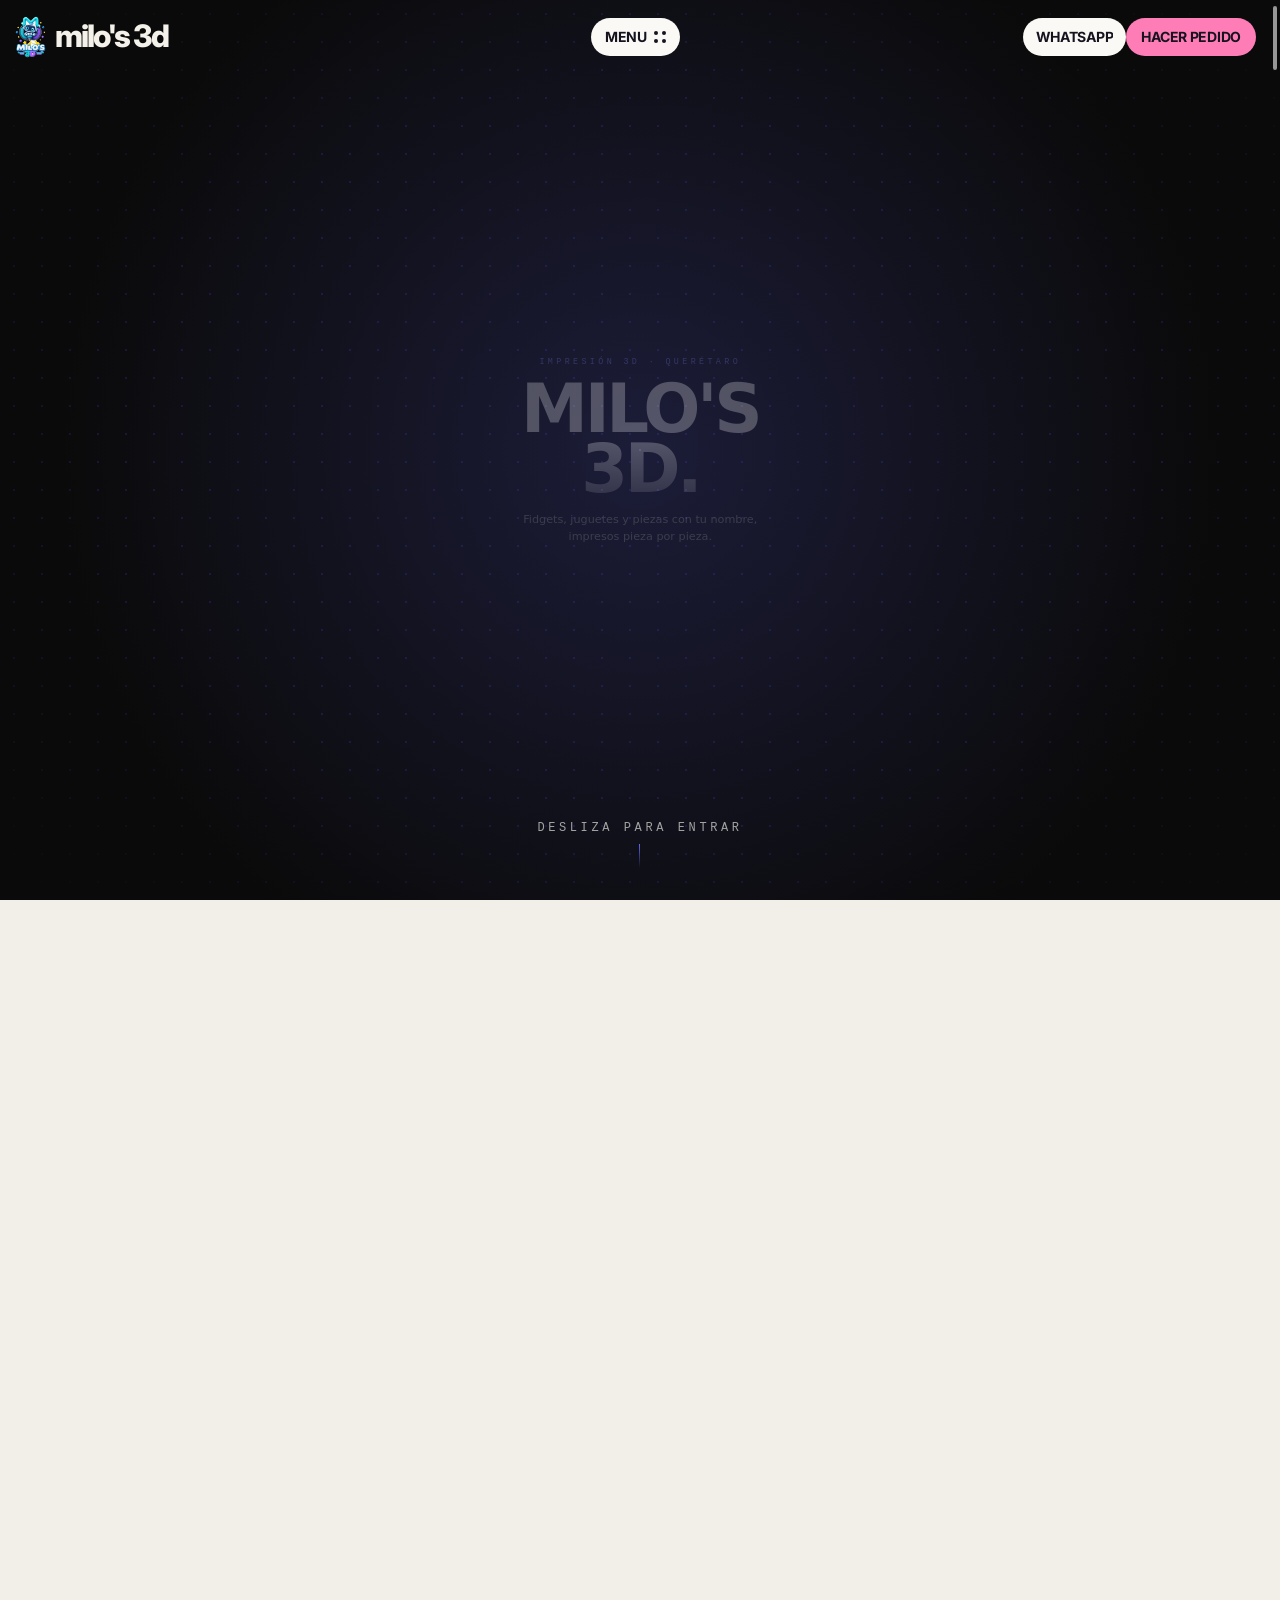
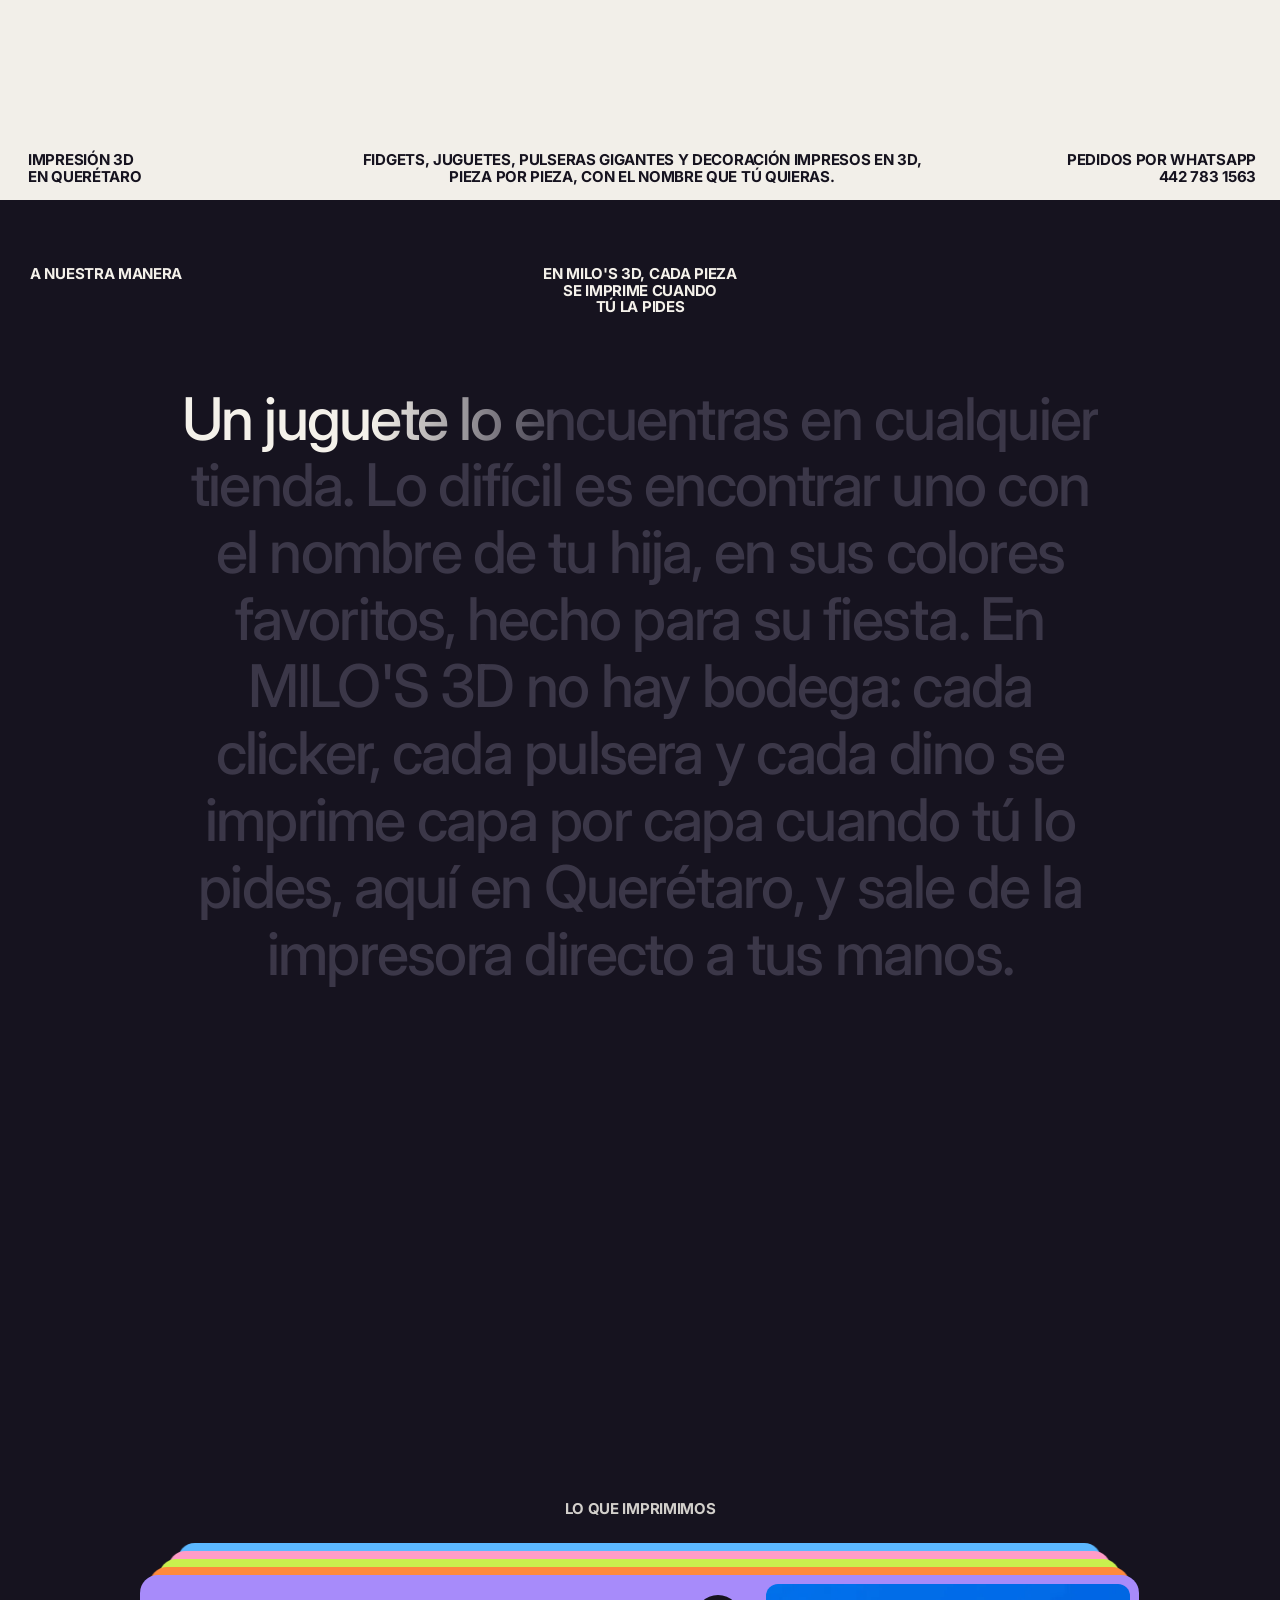
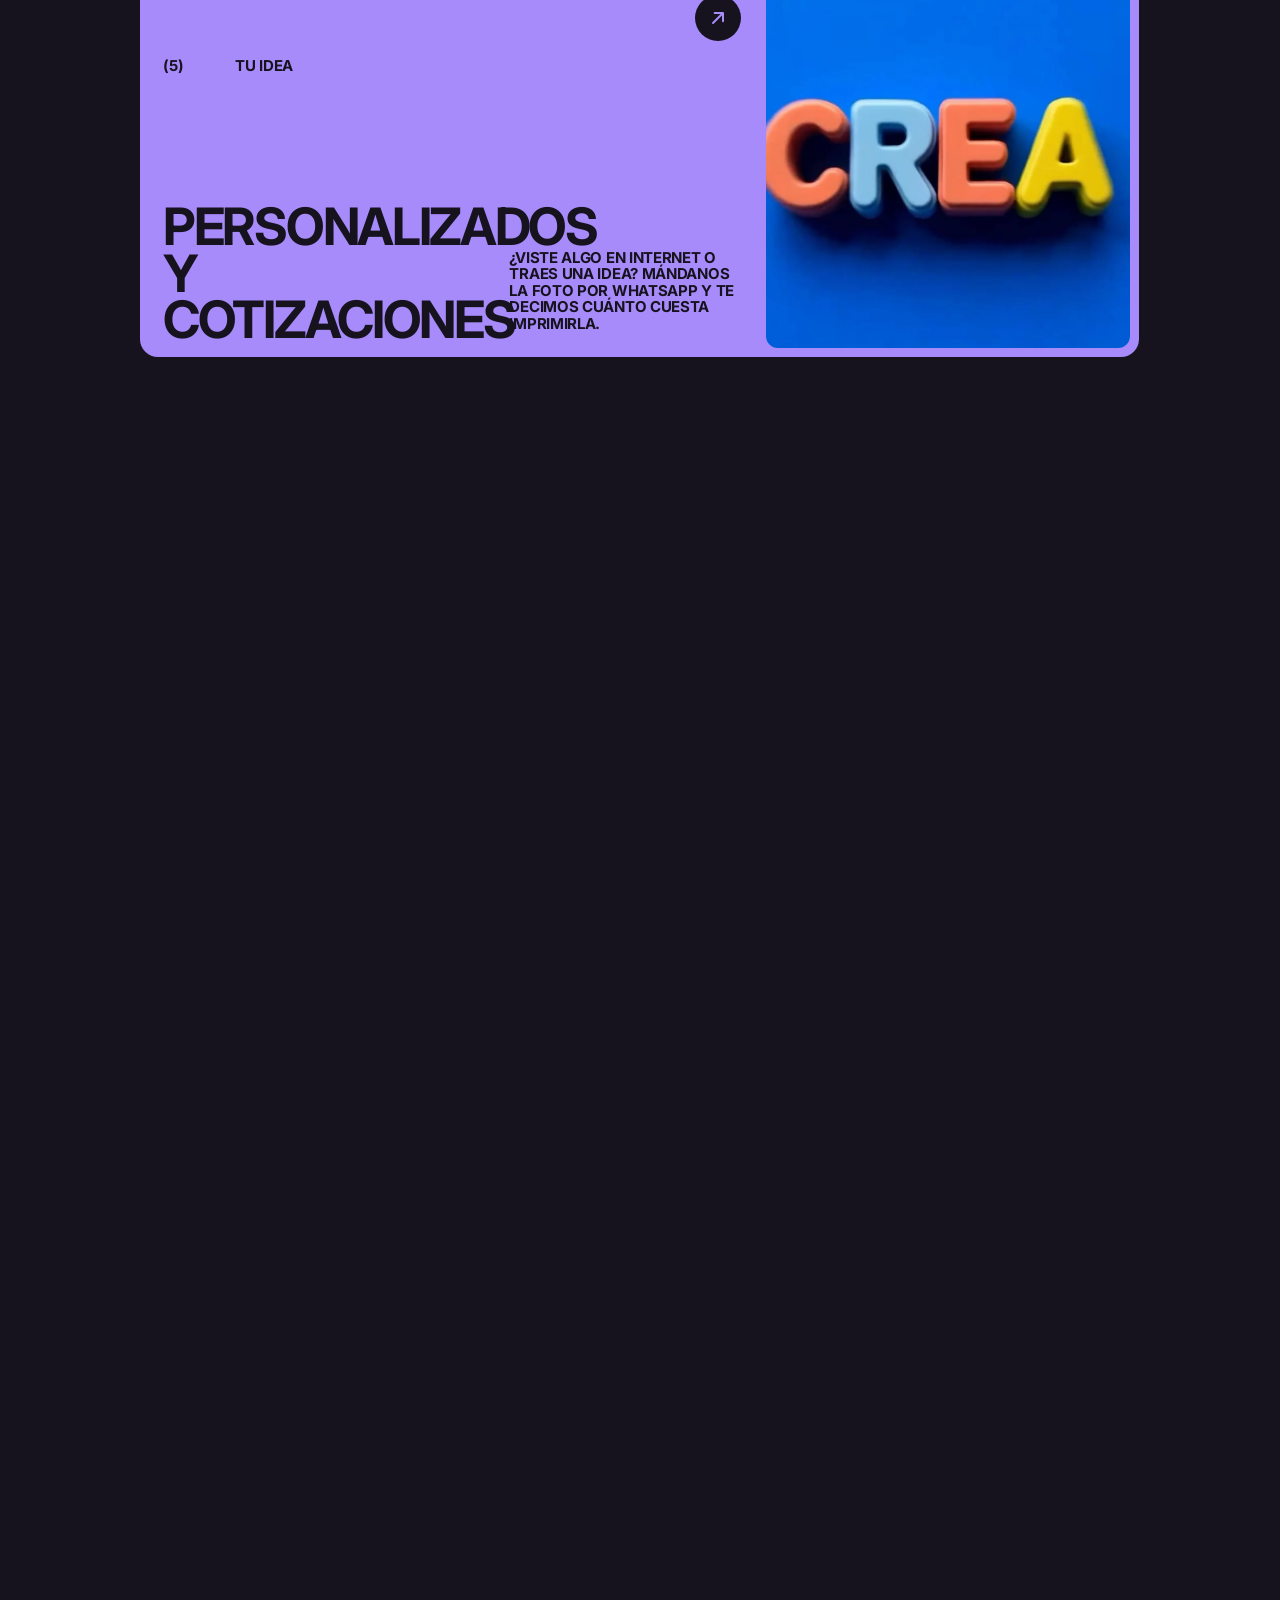
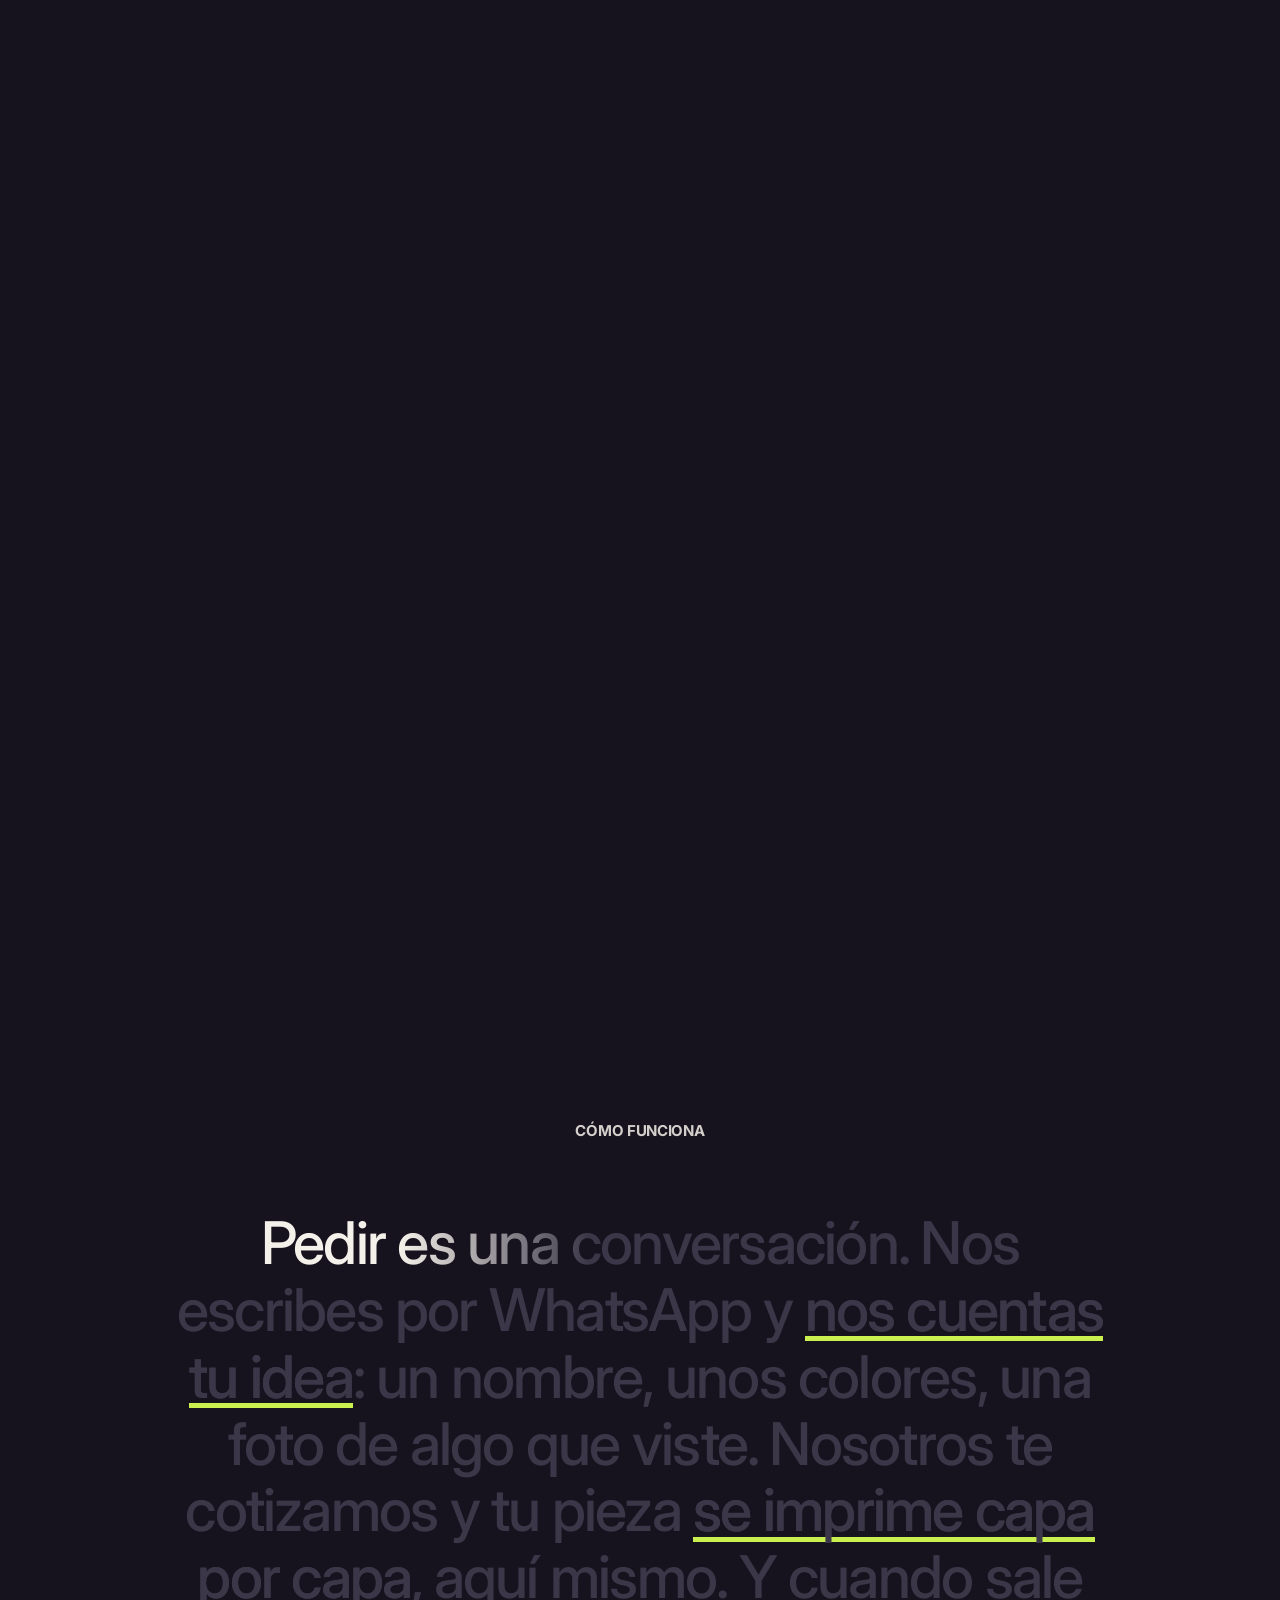
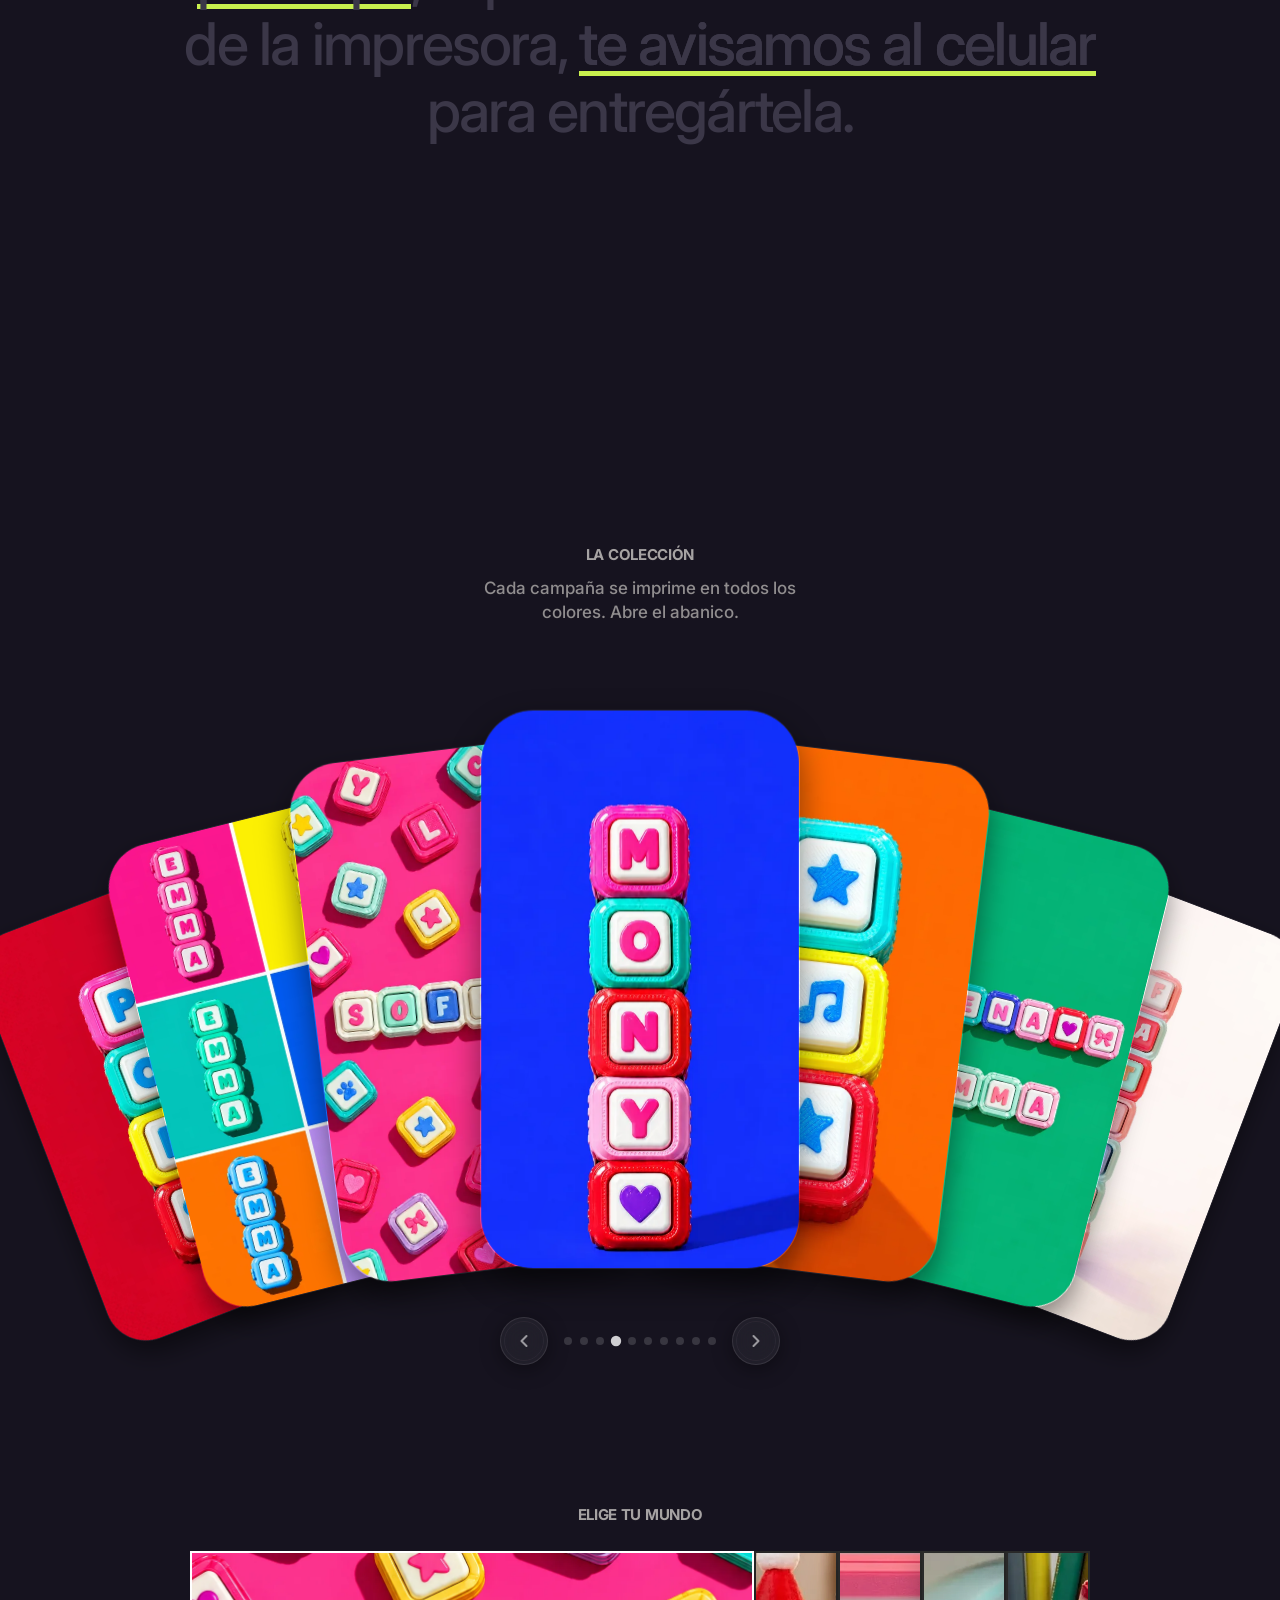
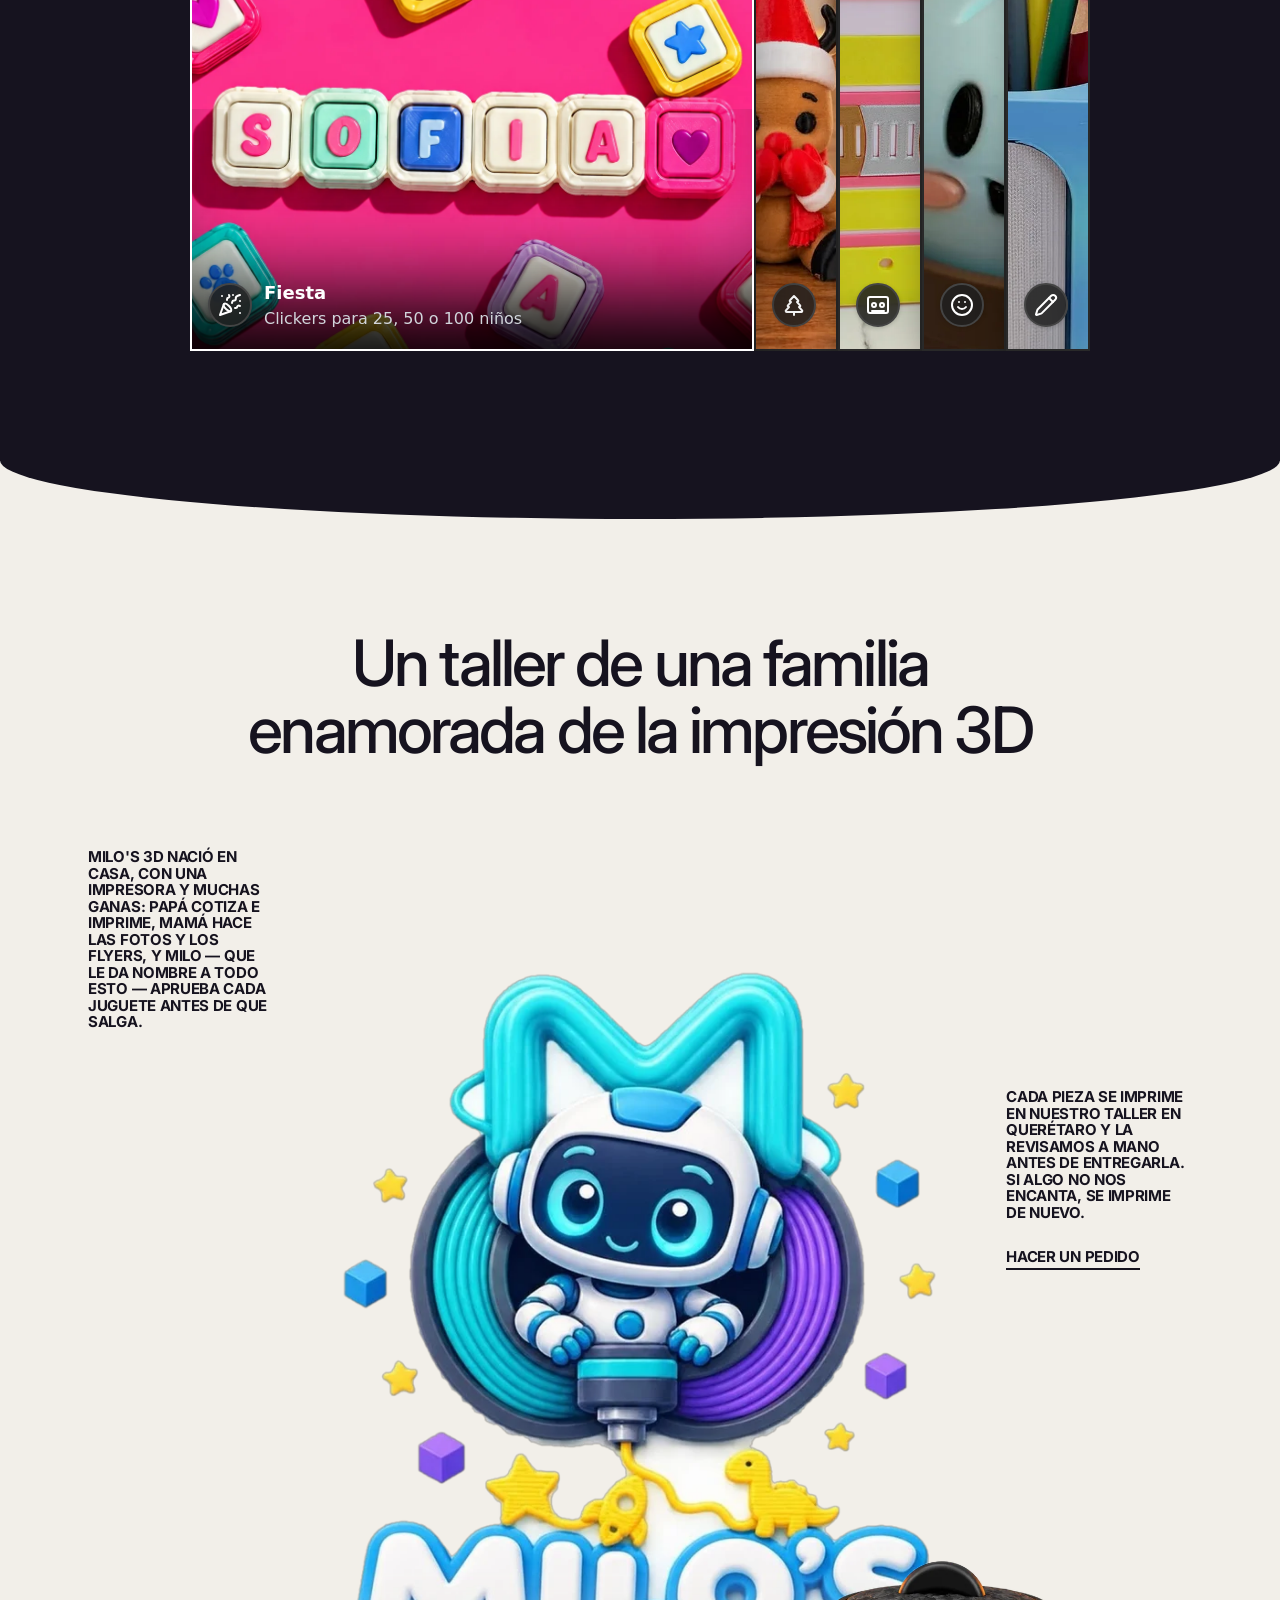
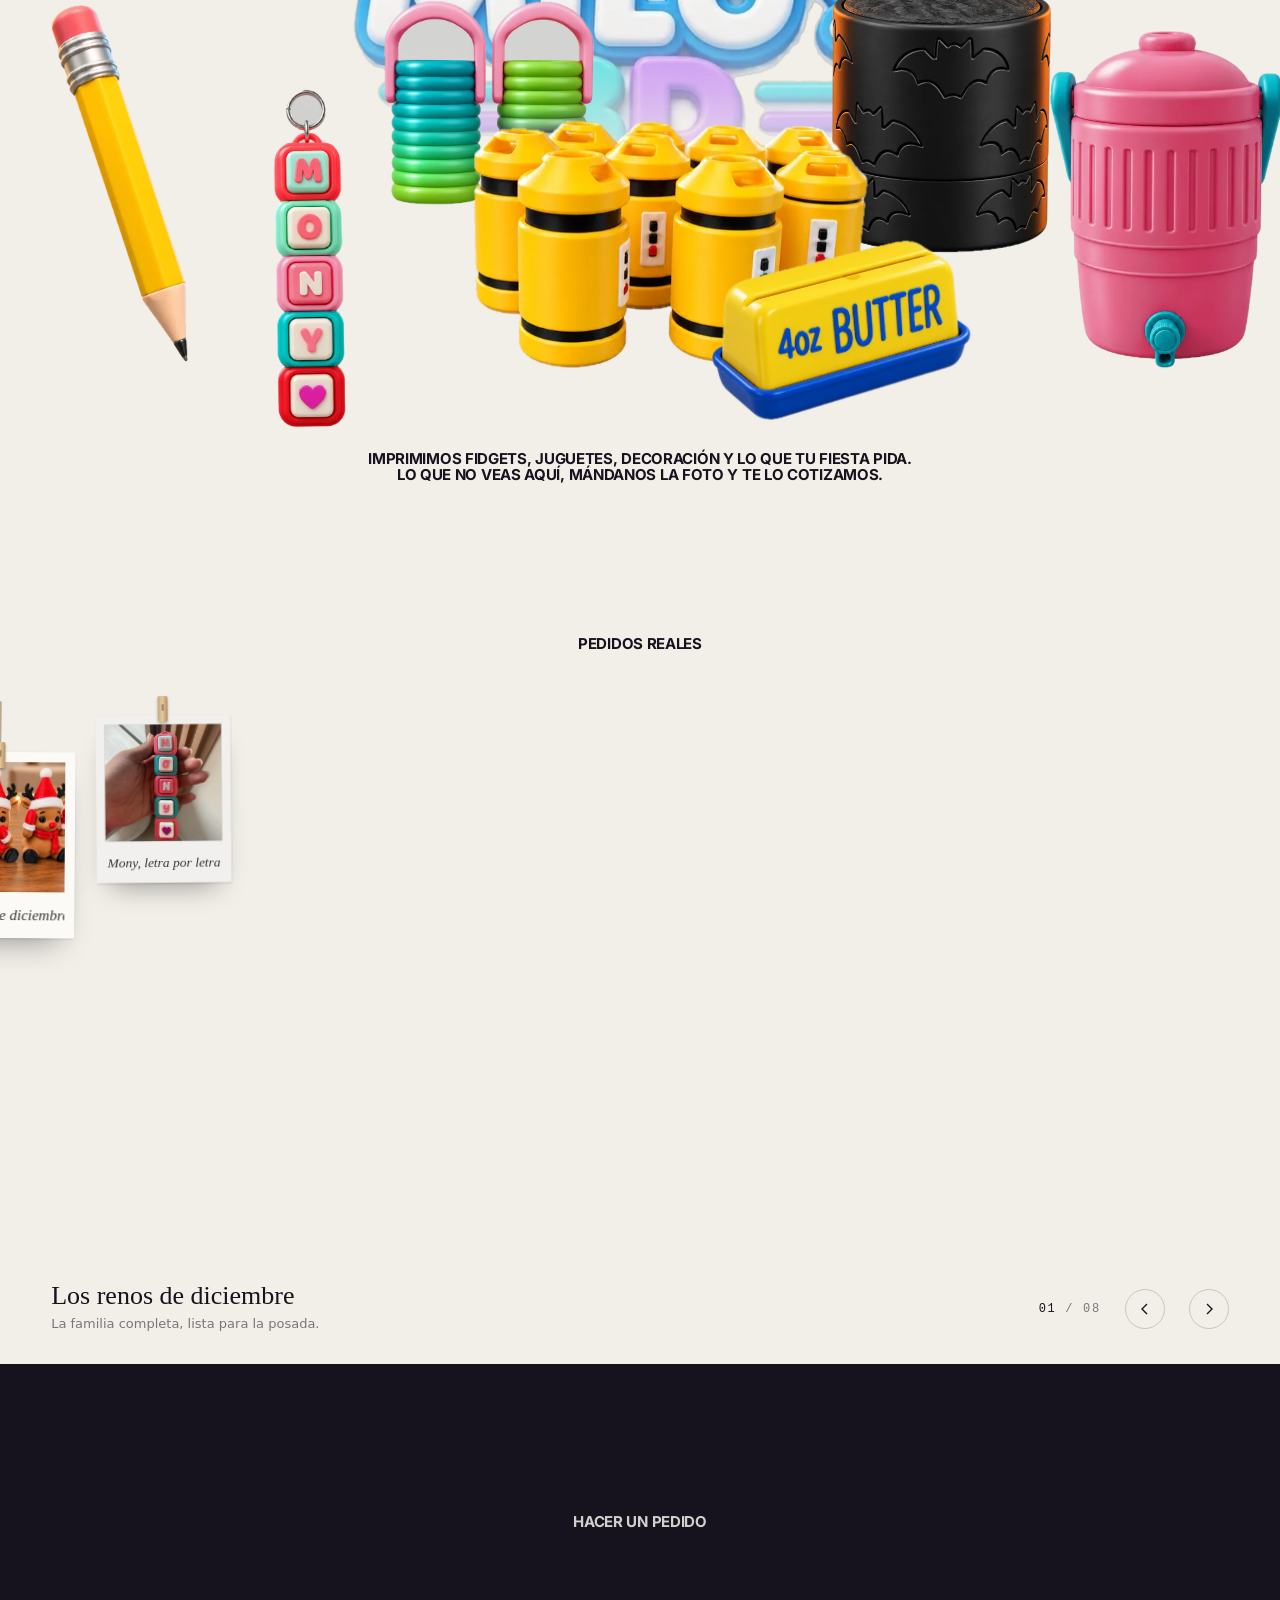
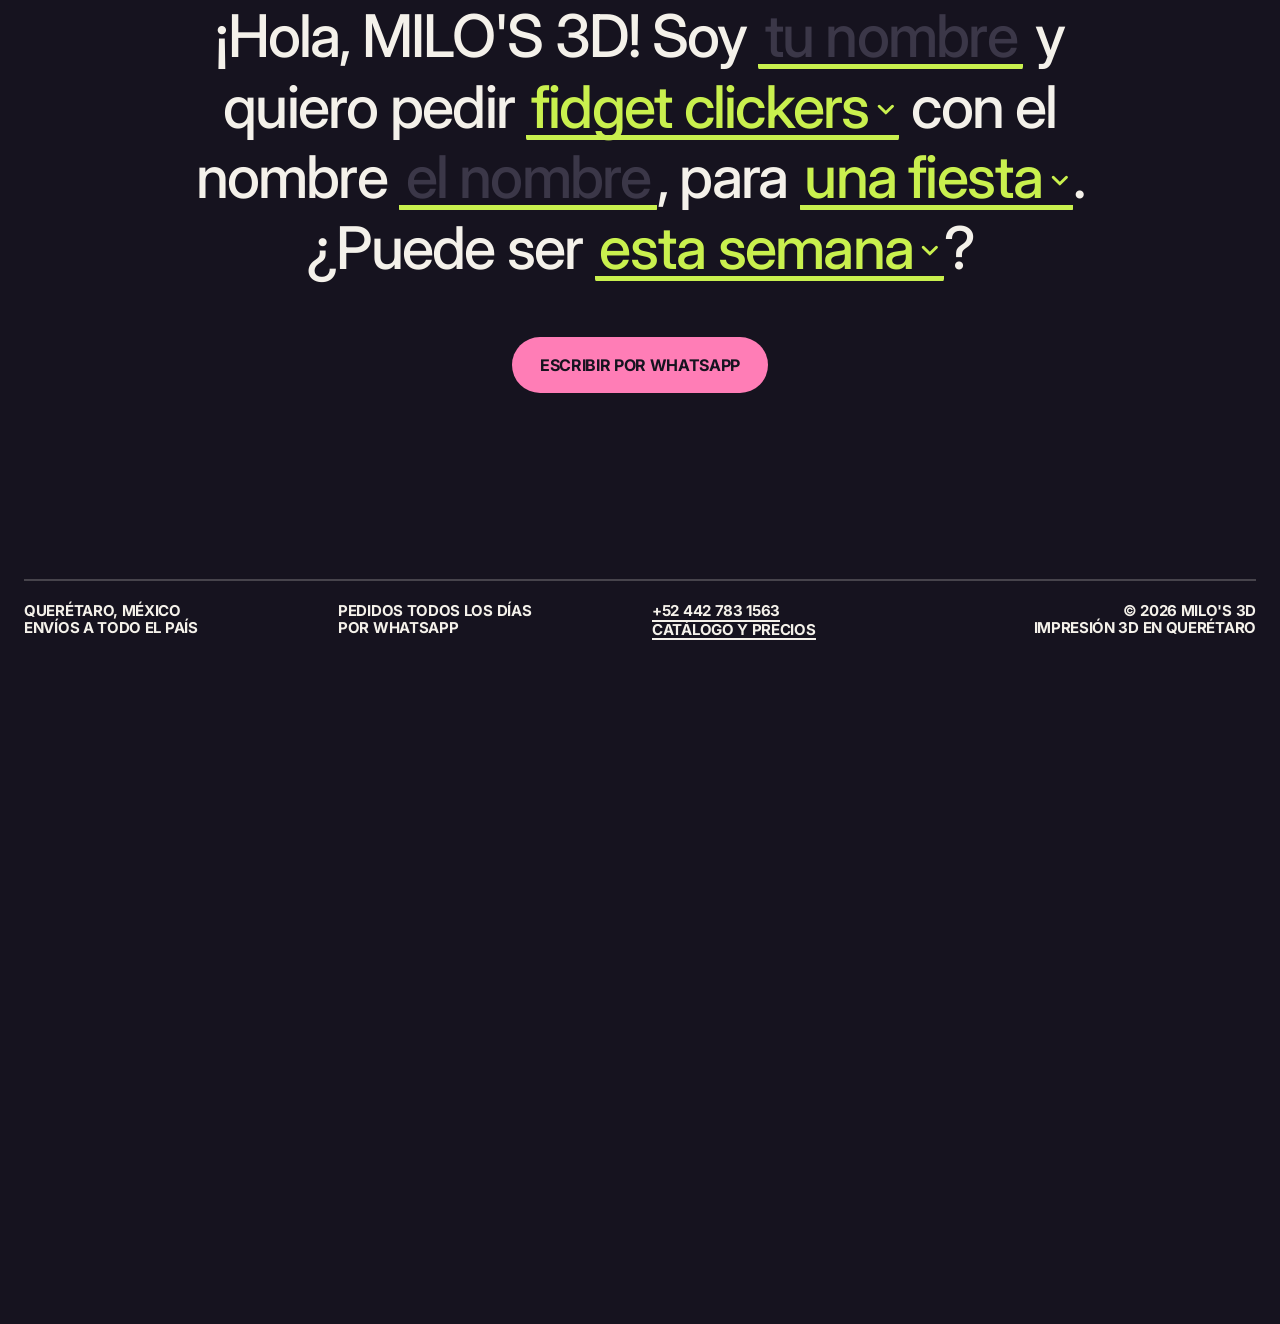
==== commit f1a6ed40: "Guardas contra NaN en la dispersión y filas ocultas hasta que el JS asienta Co-Authored-By: Claude F" ====
--- a/index.html
+++ b/index.html
@@ -26,8 +26,8 @@
       }
     })();
   </script>
-  <style>html{--fundo:#f2efe9;--escuro:#16131f;background:var(--fundo)}html.tema-limao{--fundo:#e4e2dd;--escuro:#121416}html.tema-piscina{--fundo:#e6eff2;--escuro:#0d1b36}html.tema-caramelo{--fundo:#f6ecdd;--escuro:#2a150c}body{margin:0}html:not(.assentou) *,html:not(.assentou) :before,html:not(.assentou) :after{transition:none!important}.abertura{z-index:90;pointer-events:none;display:none;position:fixed;inset:0;overflow:hidden}.abertura-on .abertura{pointer-events:auto;display:block}.abertura__cortina{width:100%;height:100%;display:block;position:absolute;inset:0}.abertura__cortina path{fill:var(--escuro)}</style>
-  <script type="module" crossorigin src="./assets/index-zEEmWEBJ.js"></script>
+  <style>html{--fundo:#f2efe9;--escuro:#16131f;background:var(--fundo)}html.tema-limao{--fundo:#e4e2dd;--escuro:#121416}html.tema-piscina{--fundo:#e6eff2;--escuro:#0d1b36}html.tema-caramelo{--fundo:#f6ecdd;--escuro:#2a150c}body{margin:0}html:not(.assentou) *,html:not(.assentou) :before,html:not(.assentou) :after{transition:none!important}html:not(.assentou) .objetos,html:not(.assentou) .vitrine{opacity:0}.abertura{z-index:90;pointer-events:none;display:none;position:fixed;inset:0;overflow:hidden}.abertura-on .abertura{pointer-events:auto;display:block}.abertura__cortina{width:100%;height:100%;display:block;position:absolute;inset:0}.abertura__cortina path{fill:var(--escuro)}</style>
+  <script type="module" crossorigin src="./assets/index-DadBujIl.js"></script>
   <link rel="stylesheet" crossorigin href="./assets/index-DzjiV2SC.css">
 </head>
 <body>
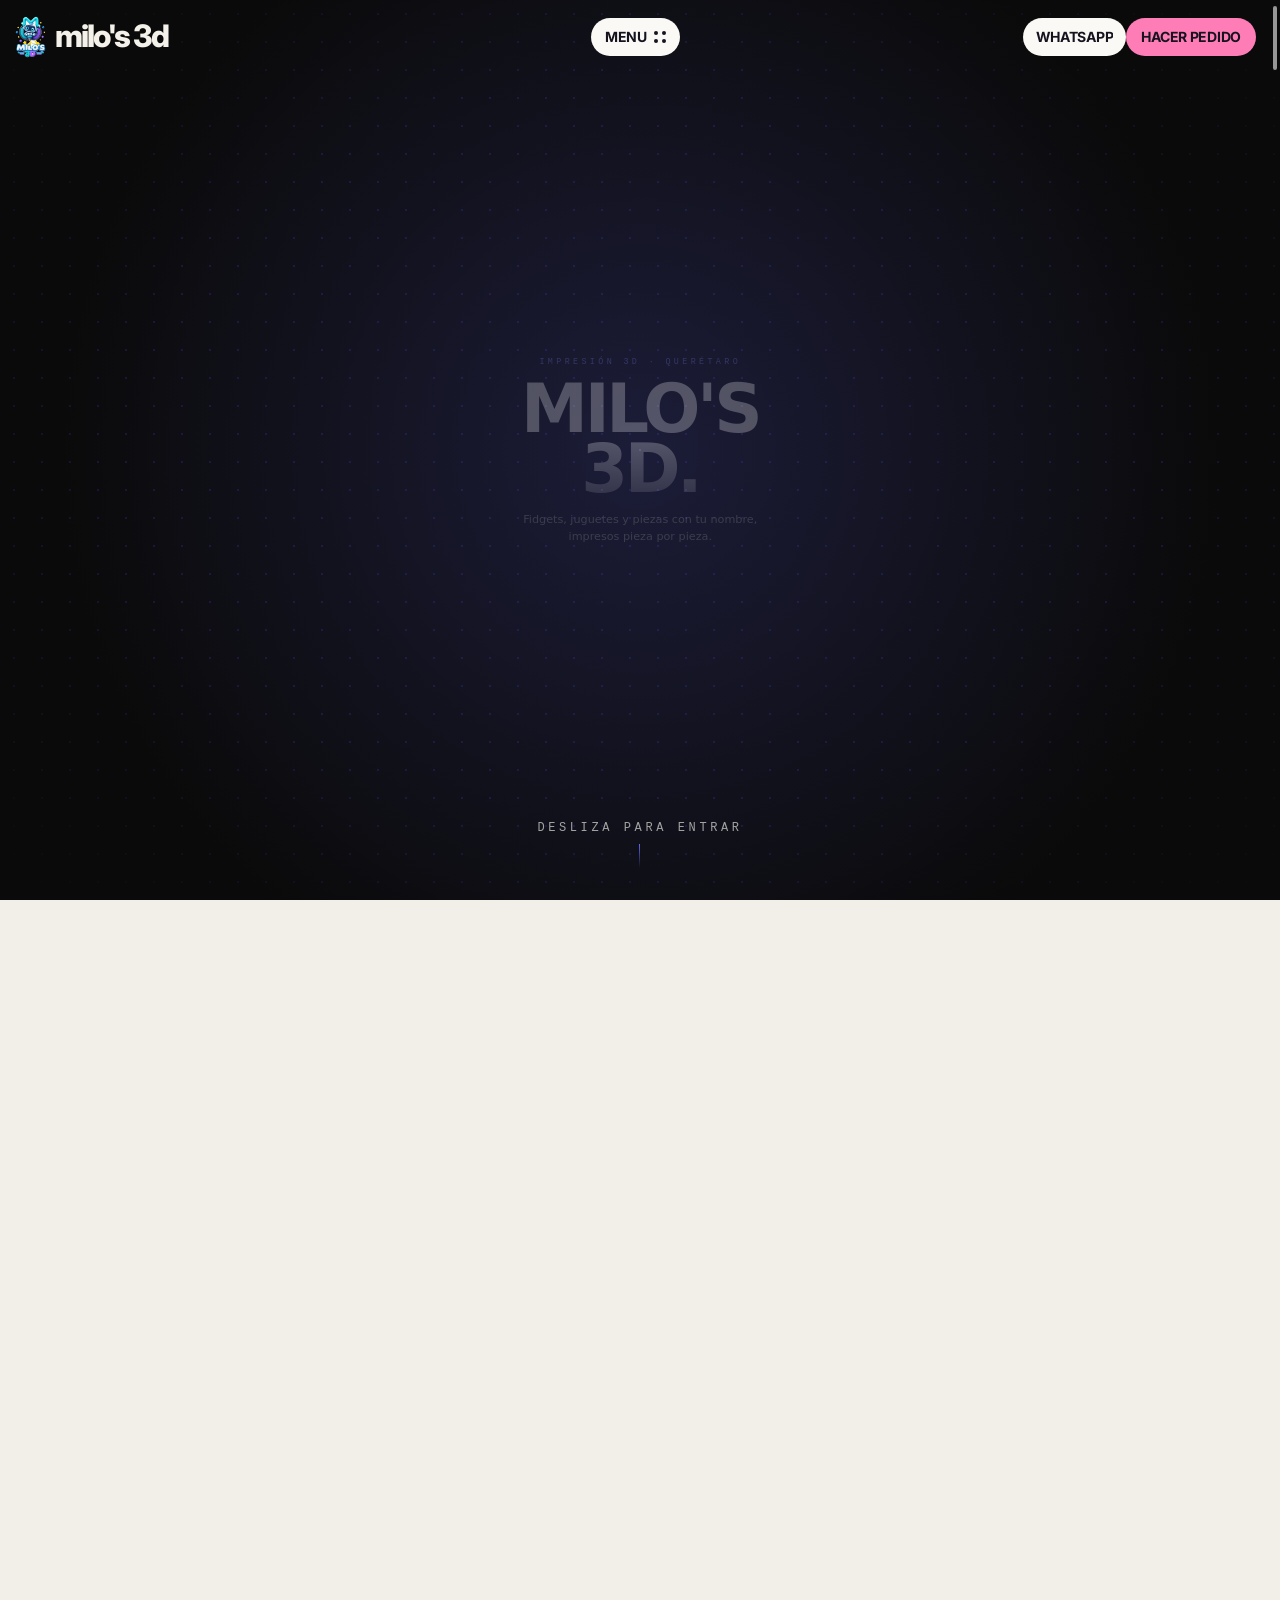
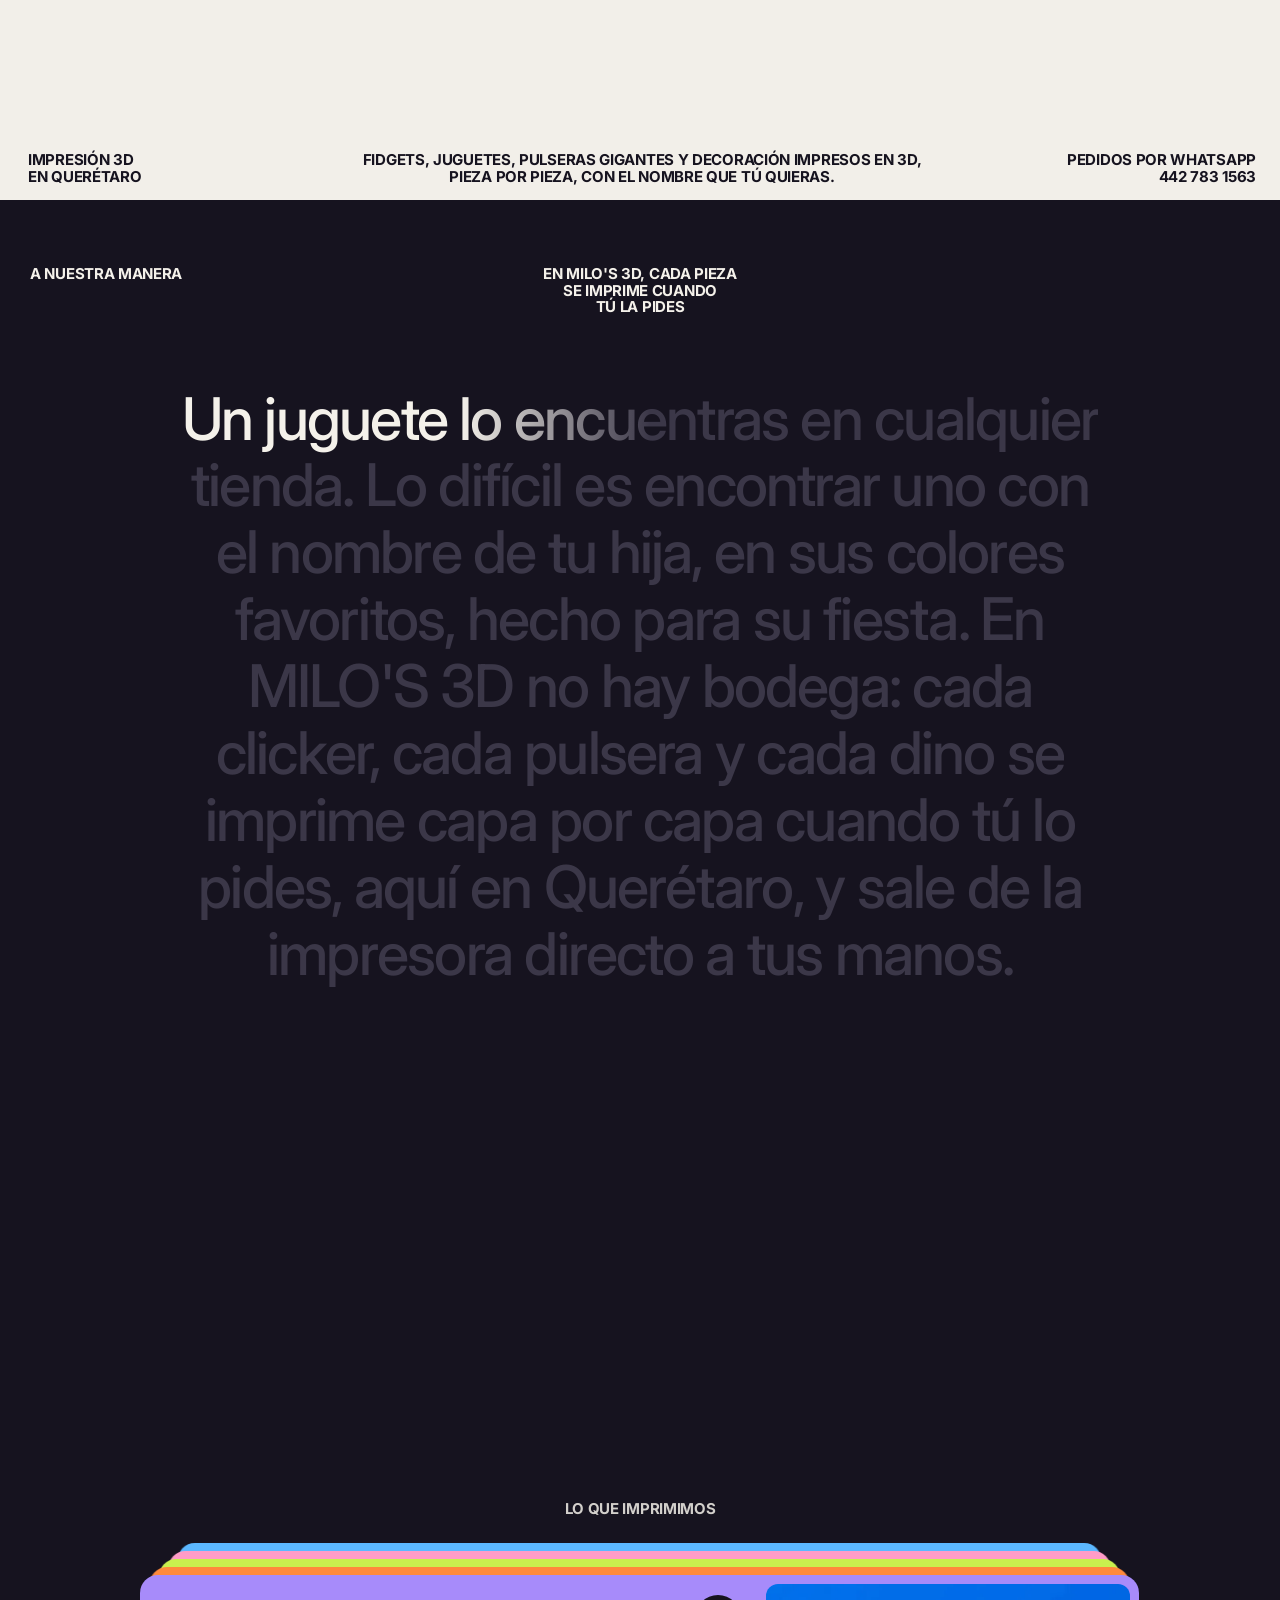
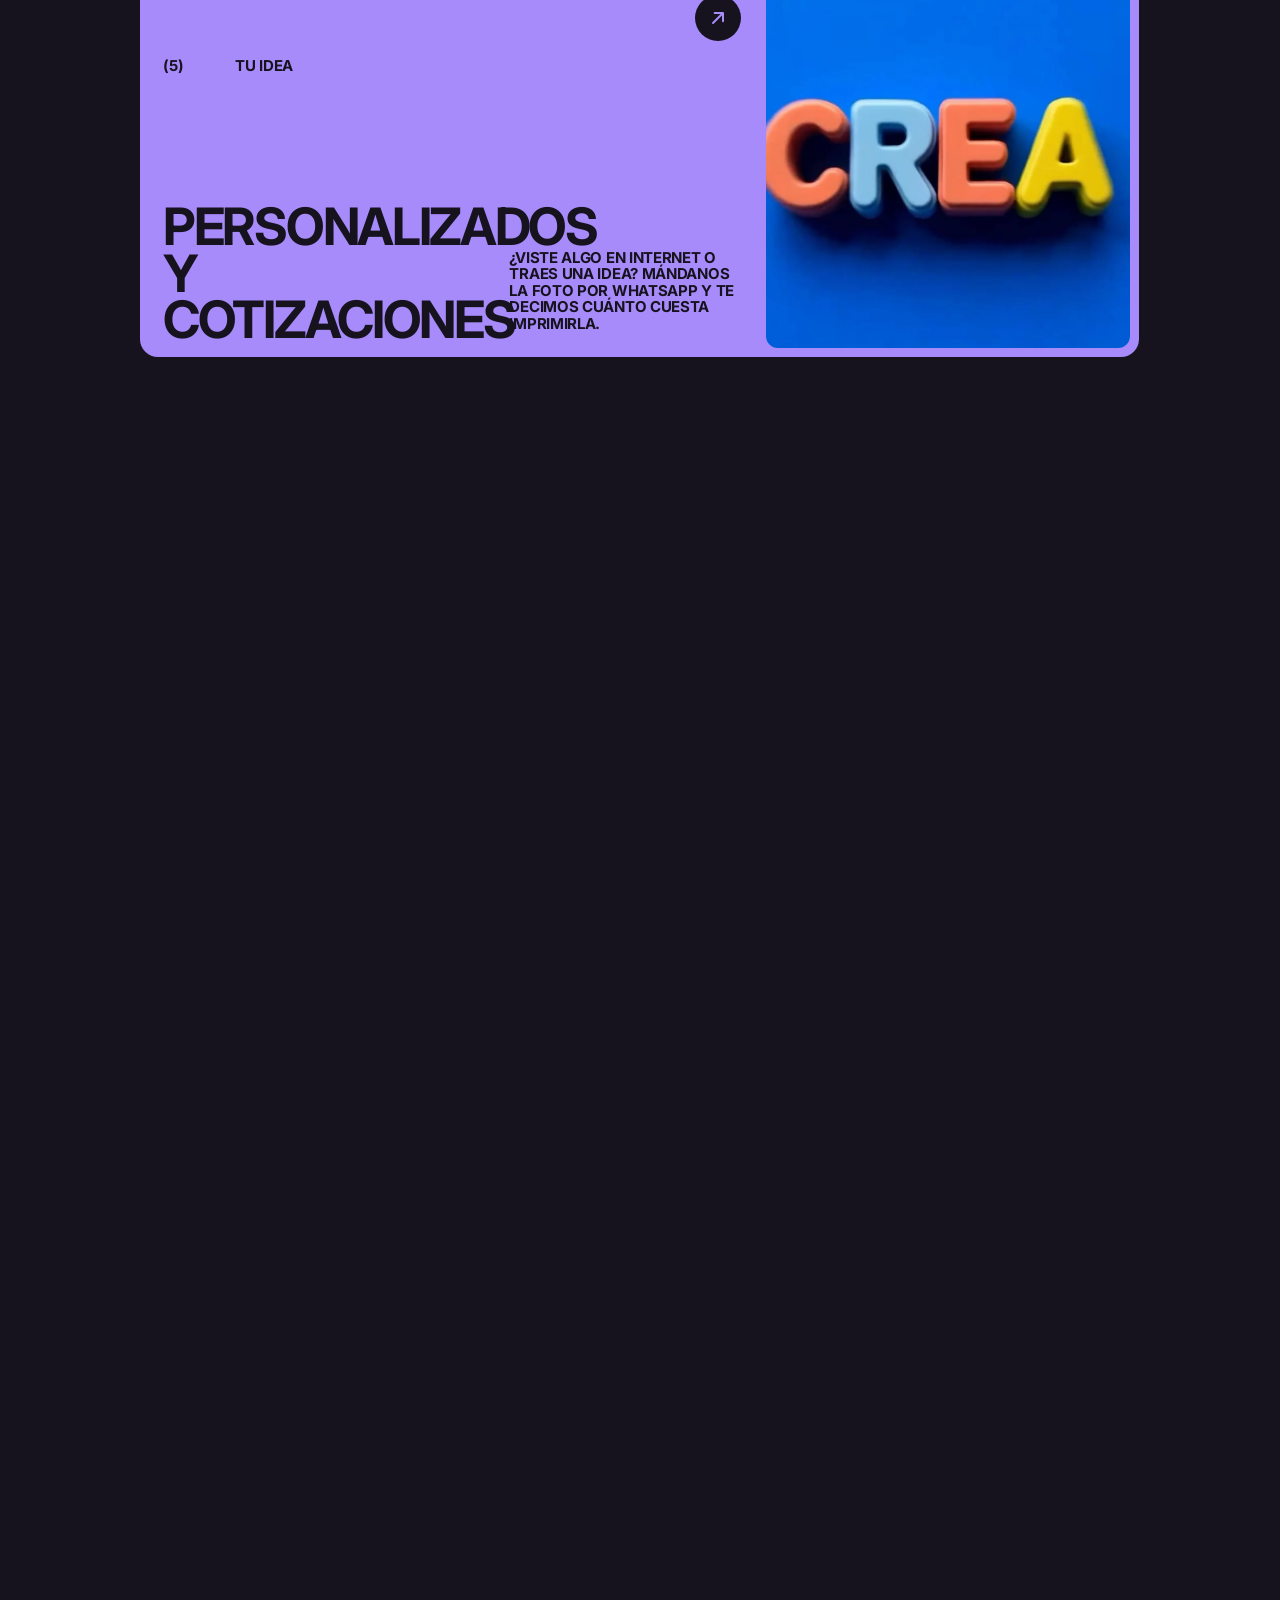
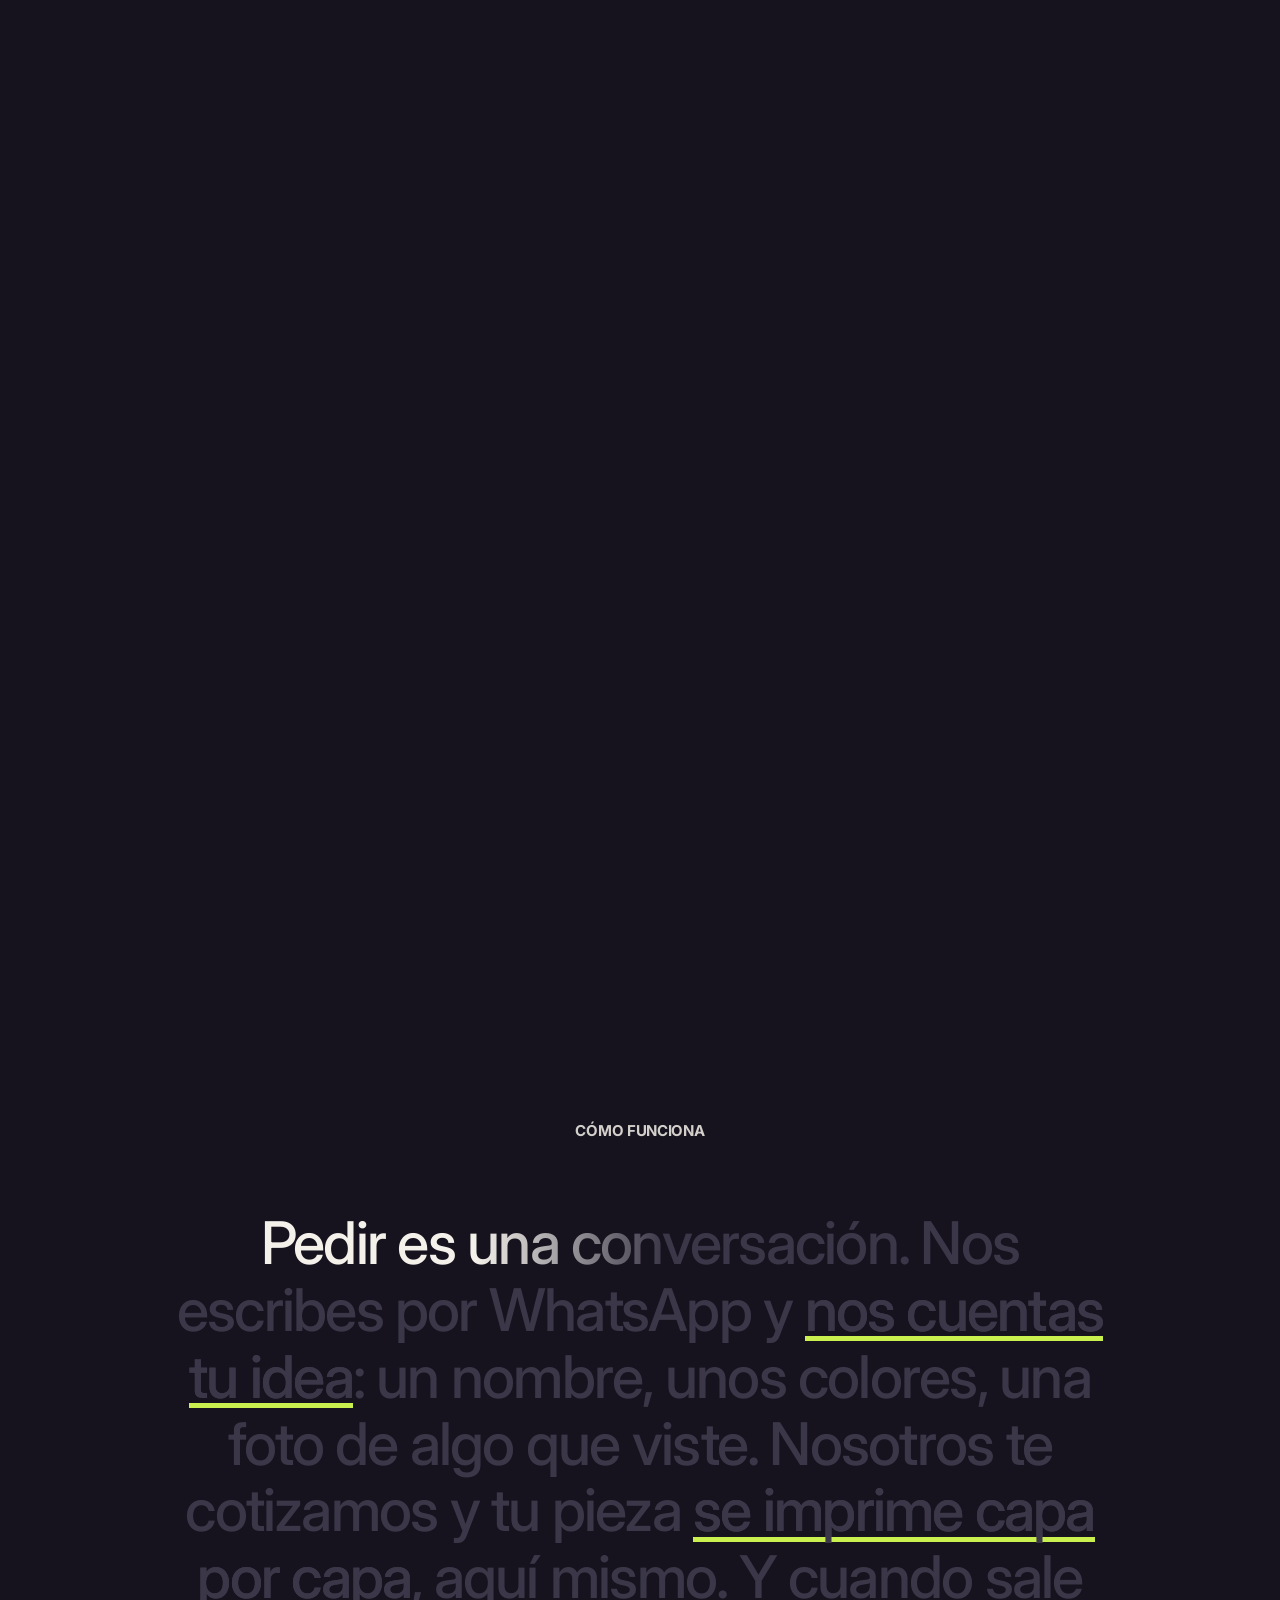
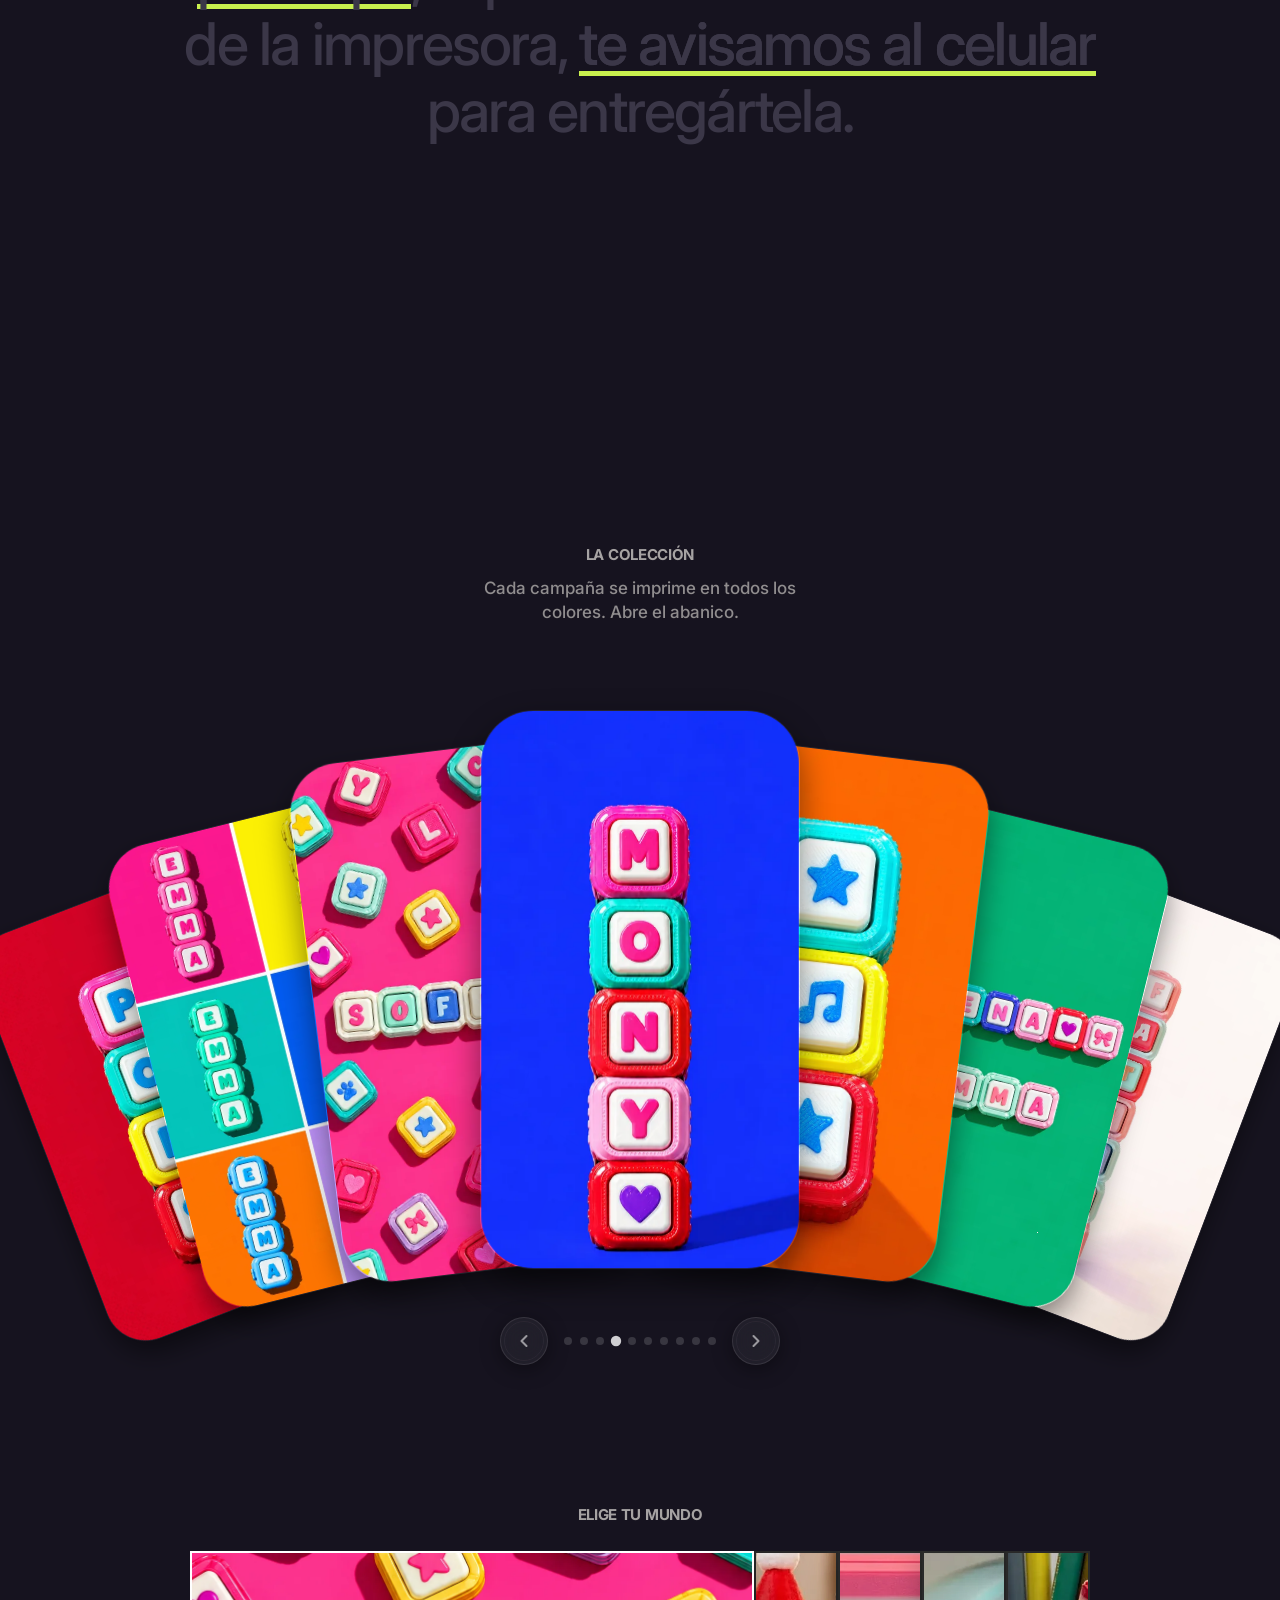
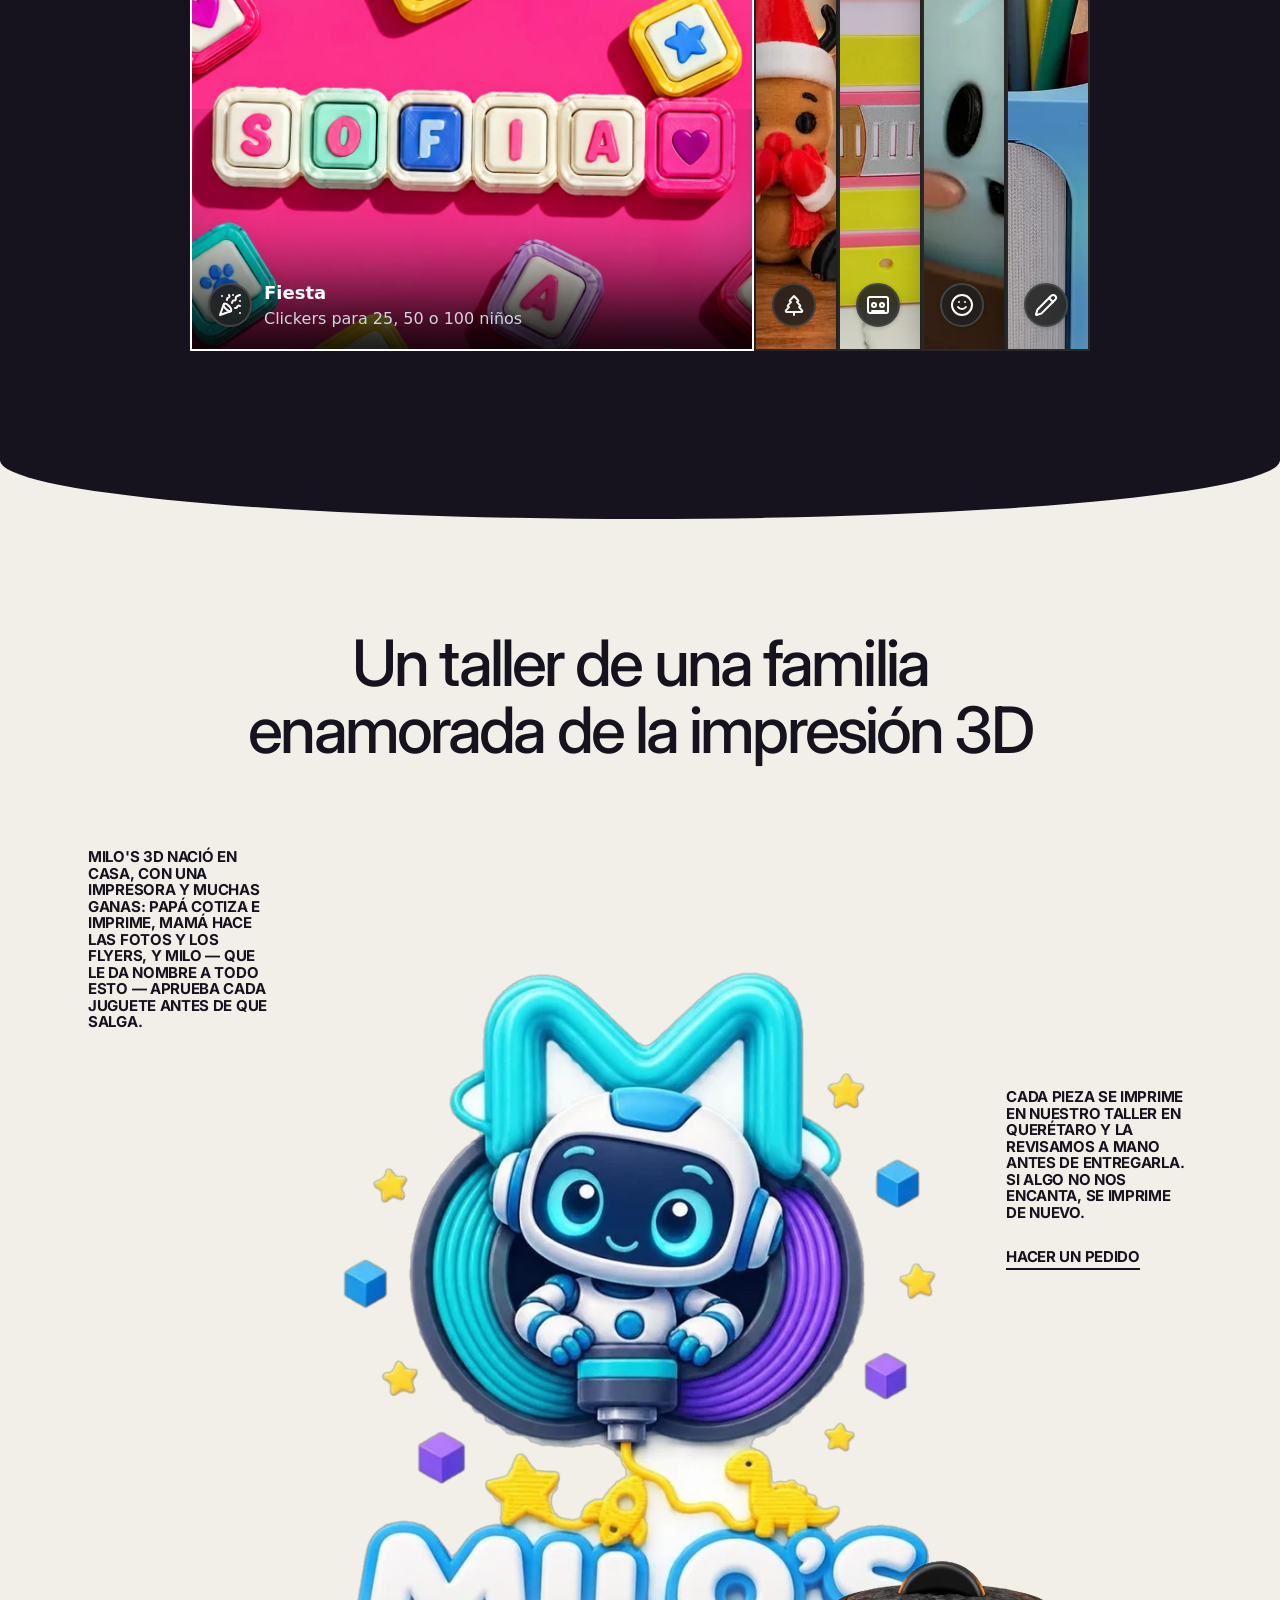
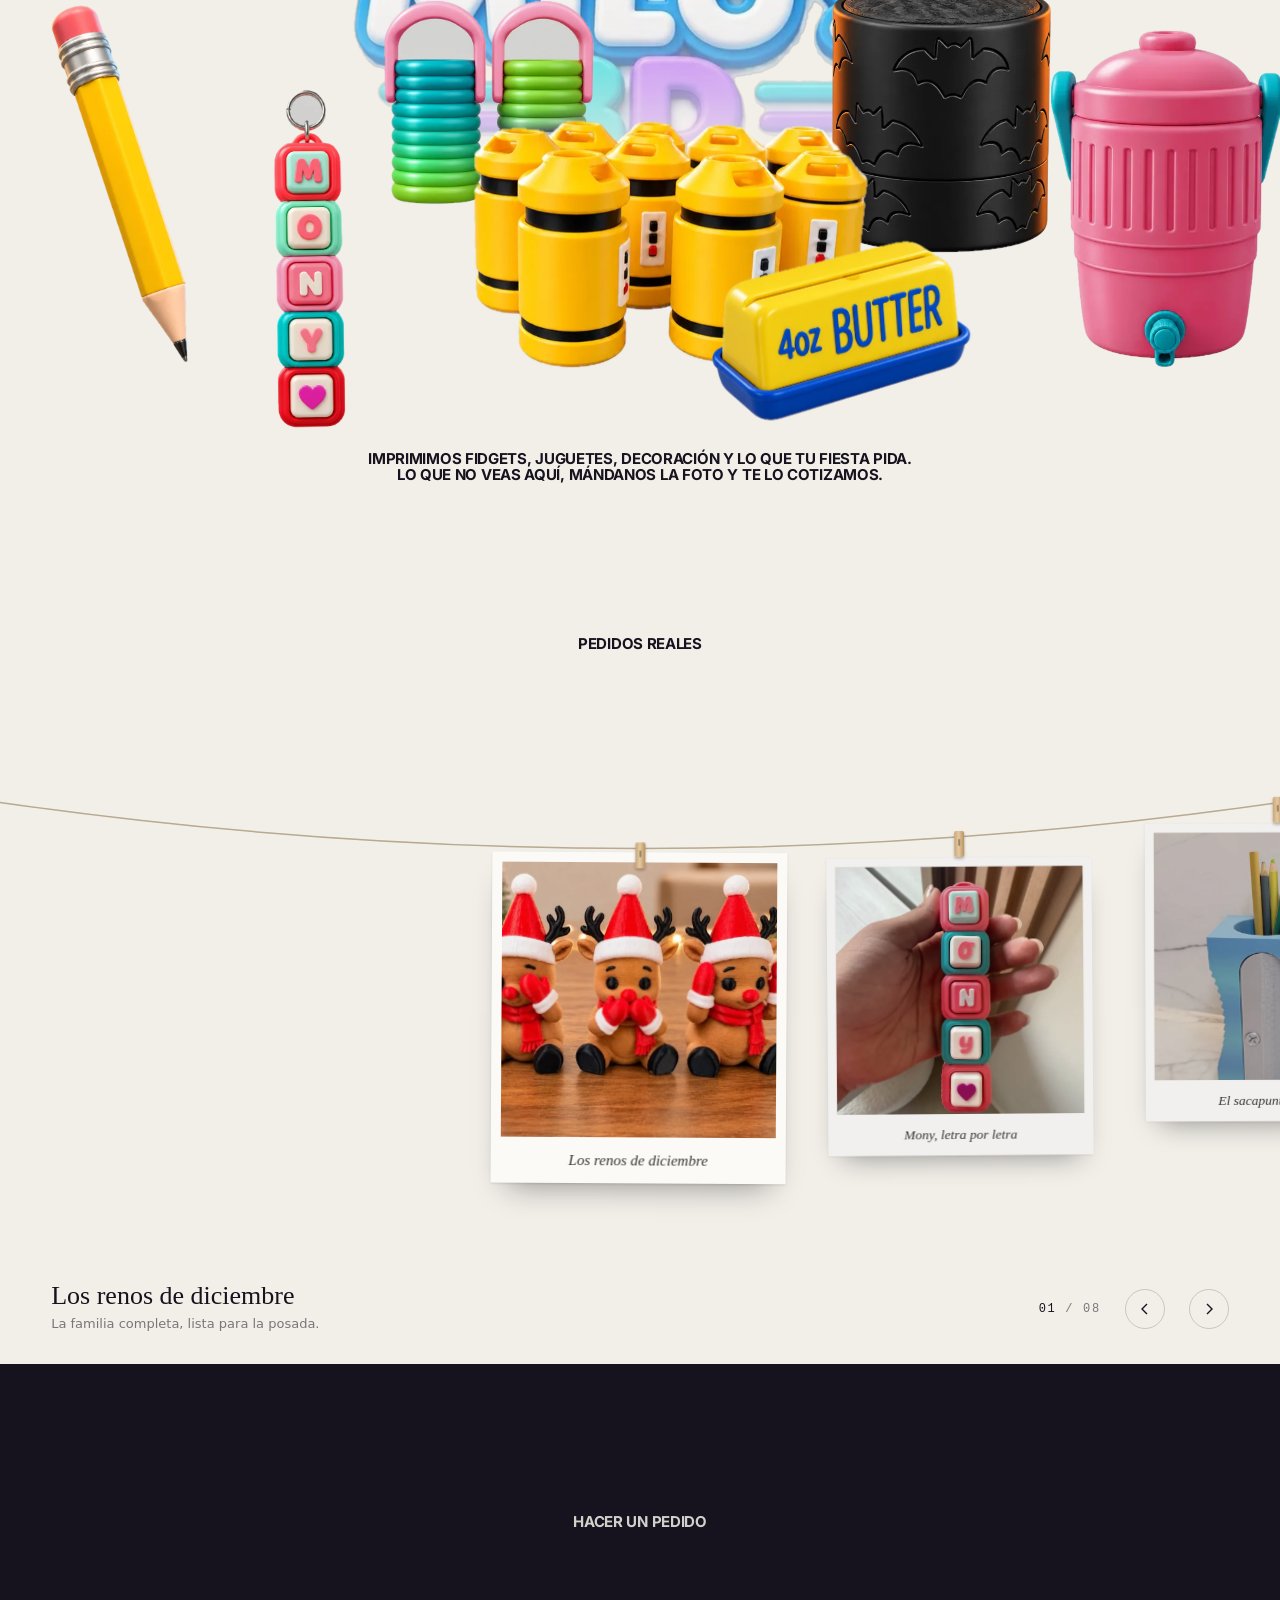
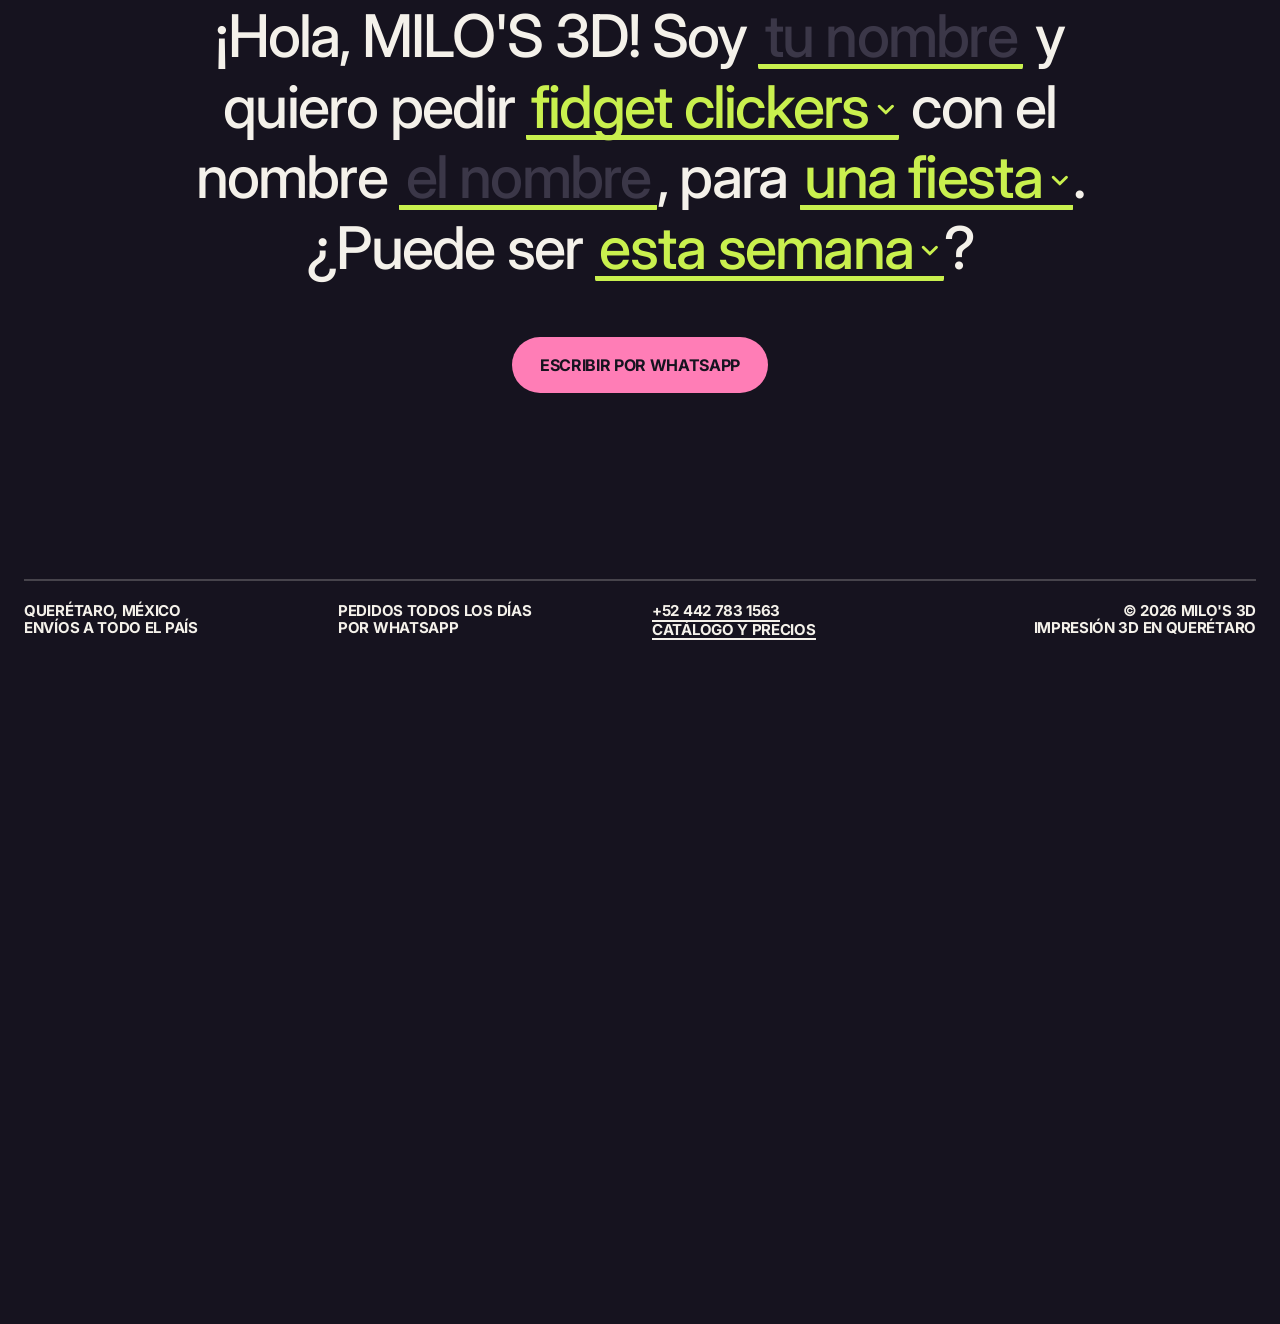
==== commit afed8da8: "Metadatos para compartir en redes y regreso del catálogo a la portada Co-Authored-By: Claude Fable 5" ====
--- a/index.html
+++ b/index.html
@@ -6,6 +6,12 @@
   <title>MILO'S 3D · impresión 3D</title>
   <meta name="description" content="Fidgets, juguetes, pulseras gigantes y decoración impresos en 3D en Querétaro, con el nombre que tú quieras. Pedidos por WhatsApp.">
   <meta name="theme-color" content="#f2efe9">
+    <meta property="og:title" content="MILO'S 3D · impresión 3D en Querétaro">
+  <meta property="og:description" content="Fidgets, juguetes, pulseras gigantes y decoración impresos en 3D, con el nombre que tú quieras. Pedidos por WhatsApp.">
+  <meta property="og:image" content="https://milos3d.com/img/og.jpg">
+  <meta property="og:url" content="https://milos3d.com/">
+  <meta property="og:type" content="website">
+  <meta name="twitter:card" content="summary_large_image">
   <link rel="icon" href="./favicon.png" type="image/png">
   <!-- primera pintura: nunca la página sin estilo. Este script corre antes de cualquier archivo: activa el tema (?tema=)
        y la apertura. Con la apertura activa, lo primero que se pinta es la cortina oscura, que ya está en el HTML; la
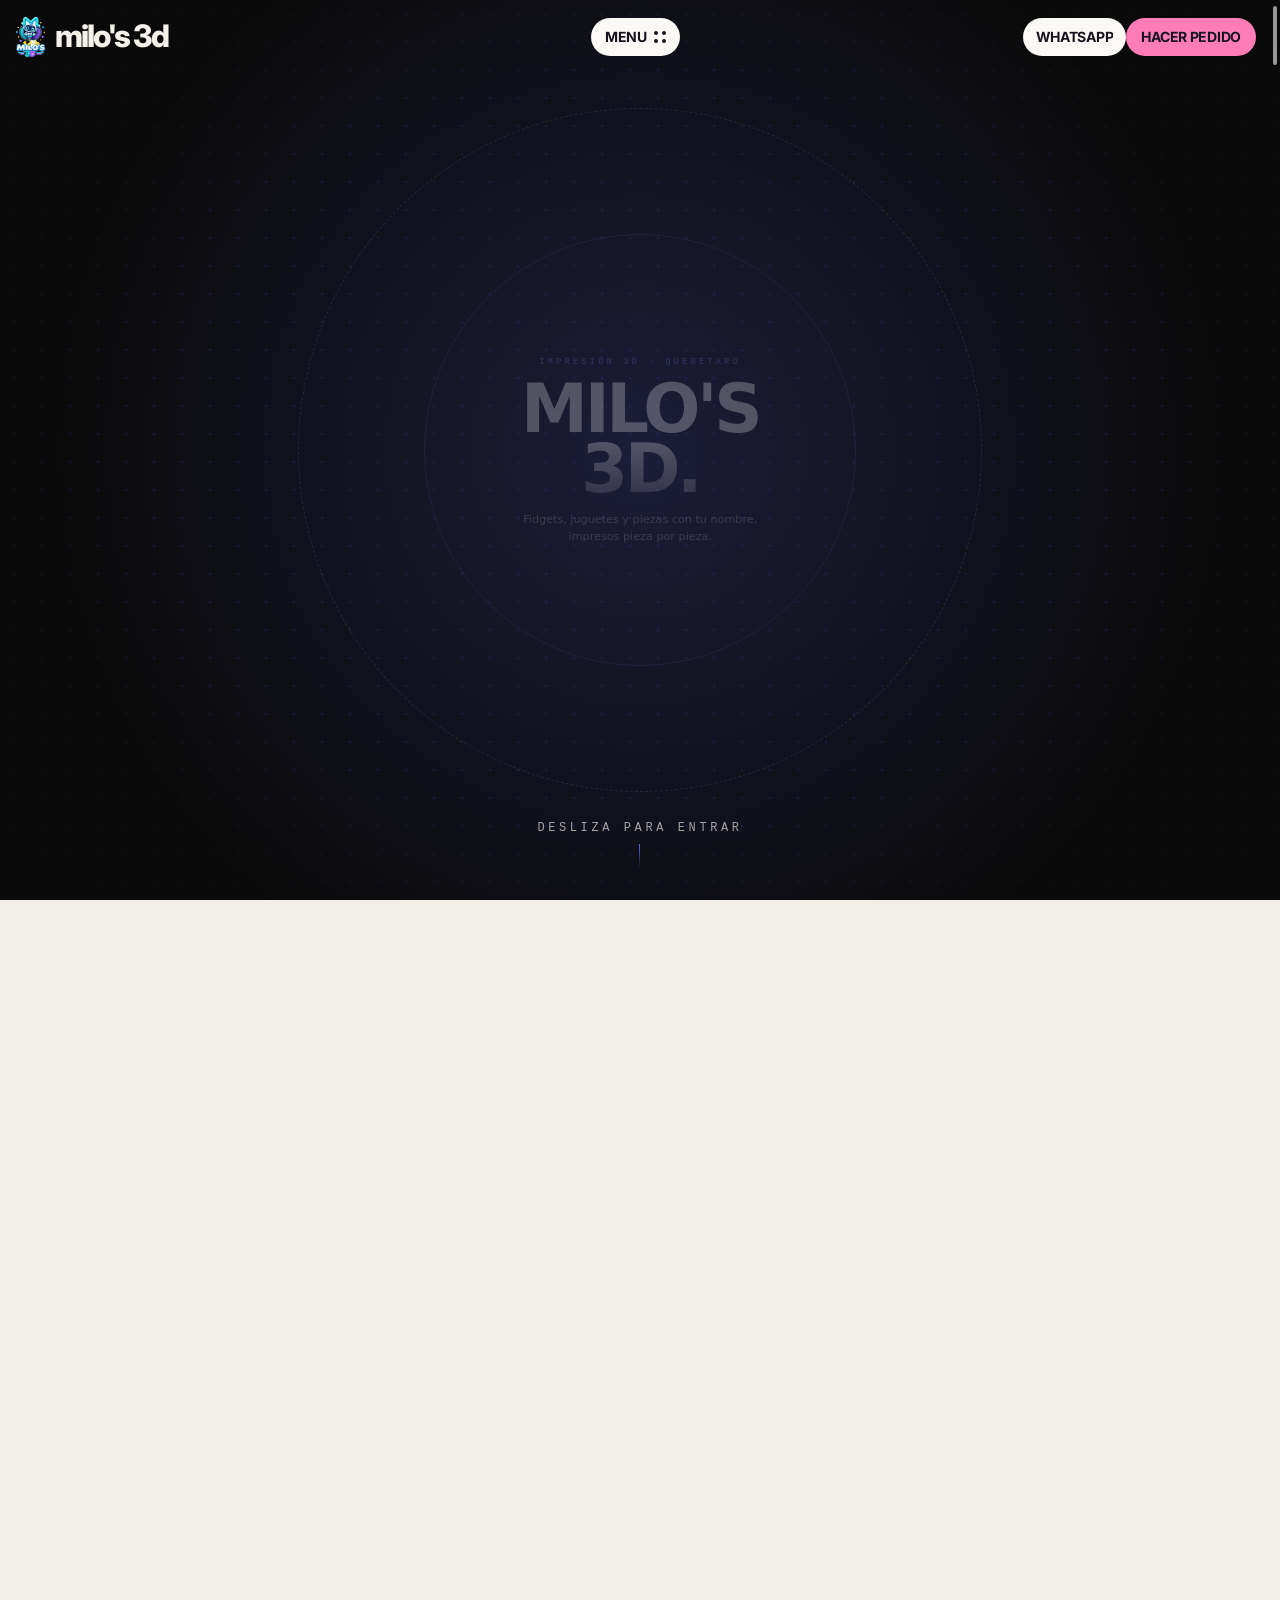
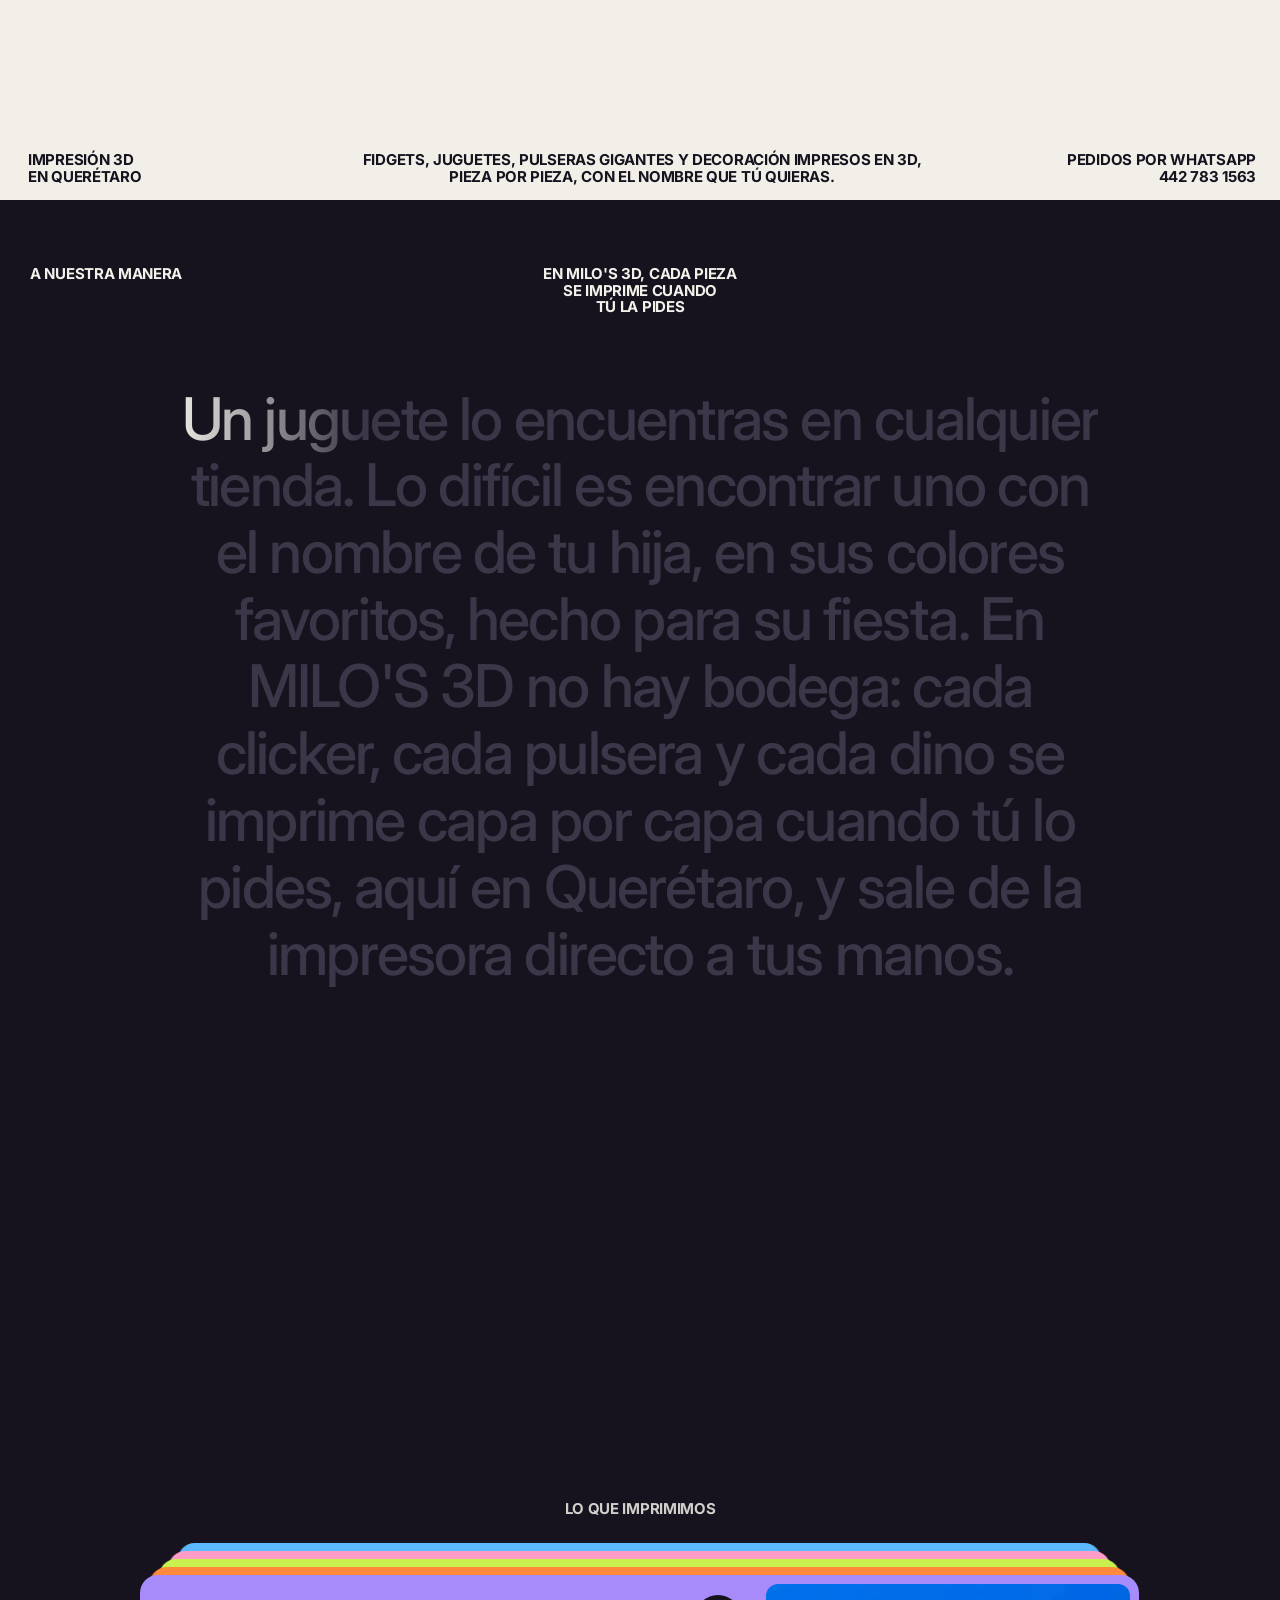
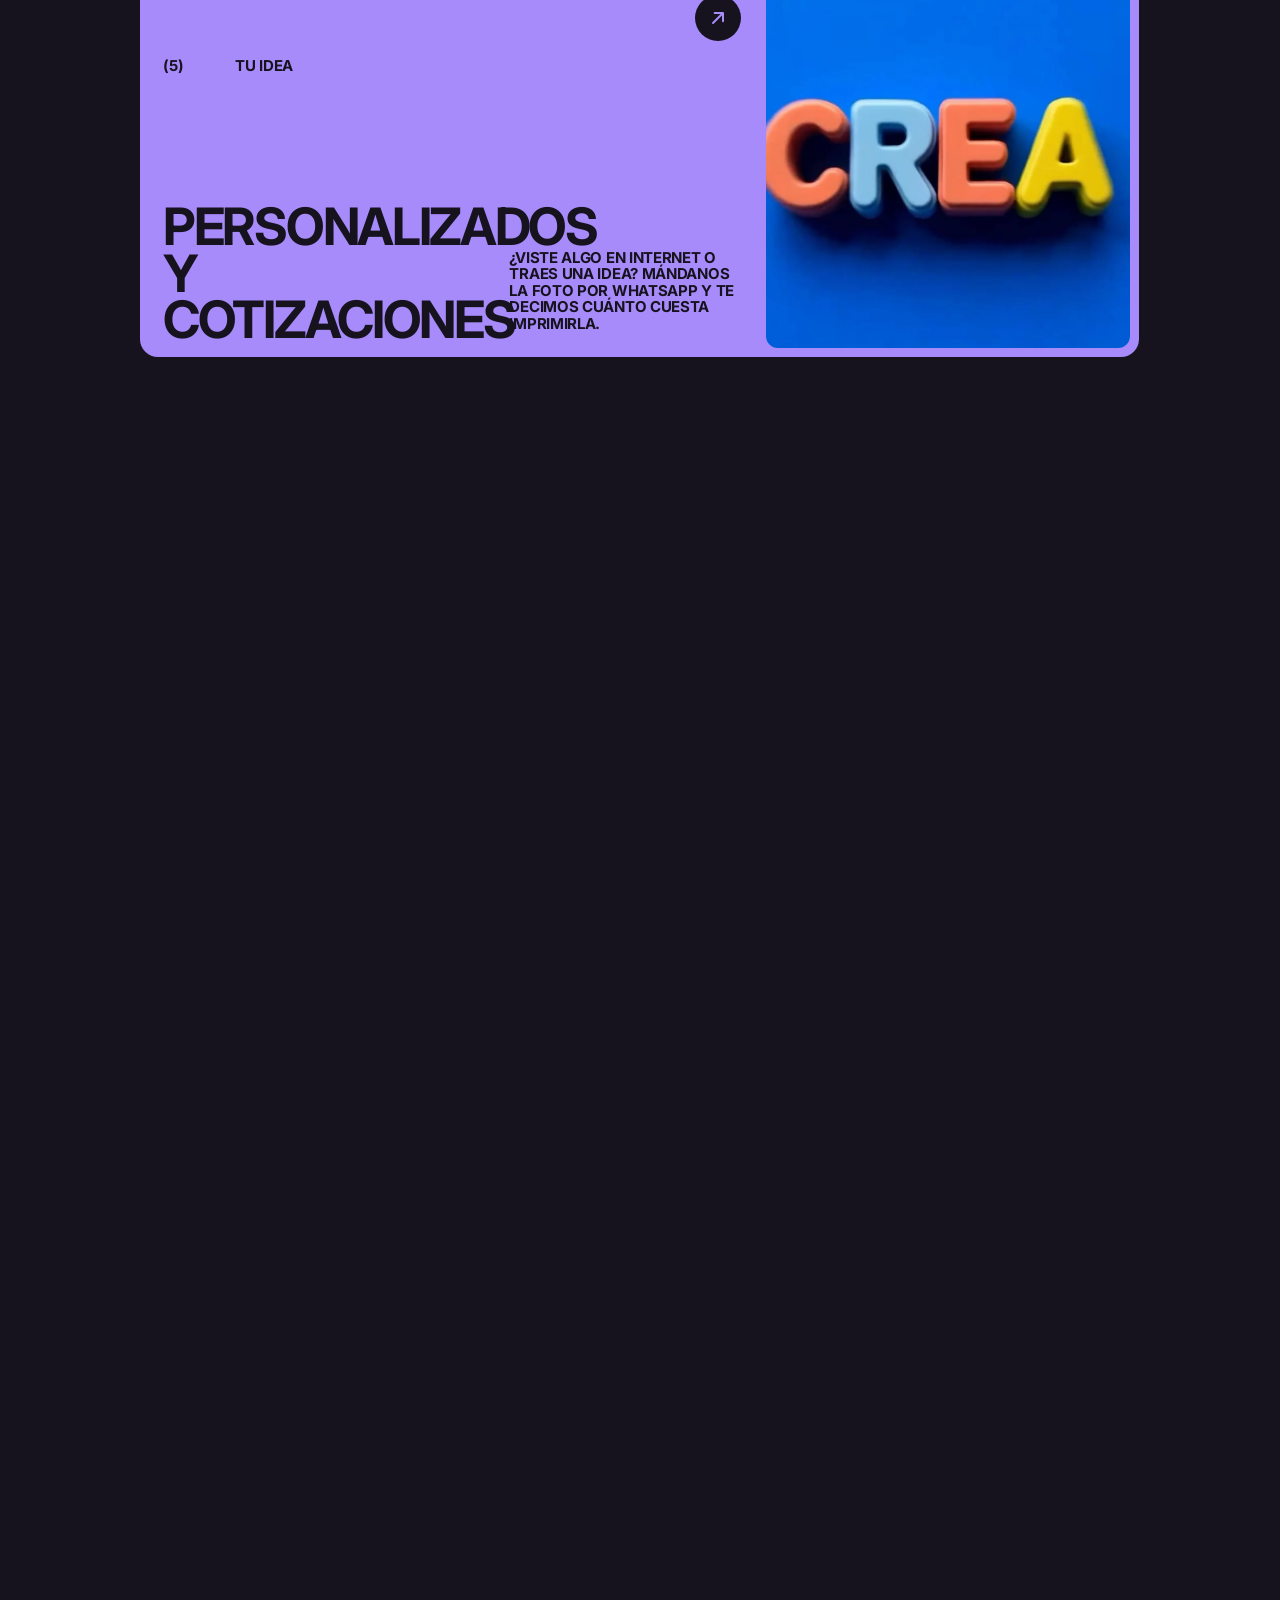
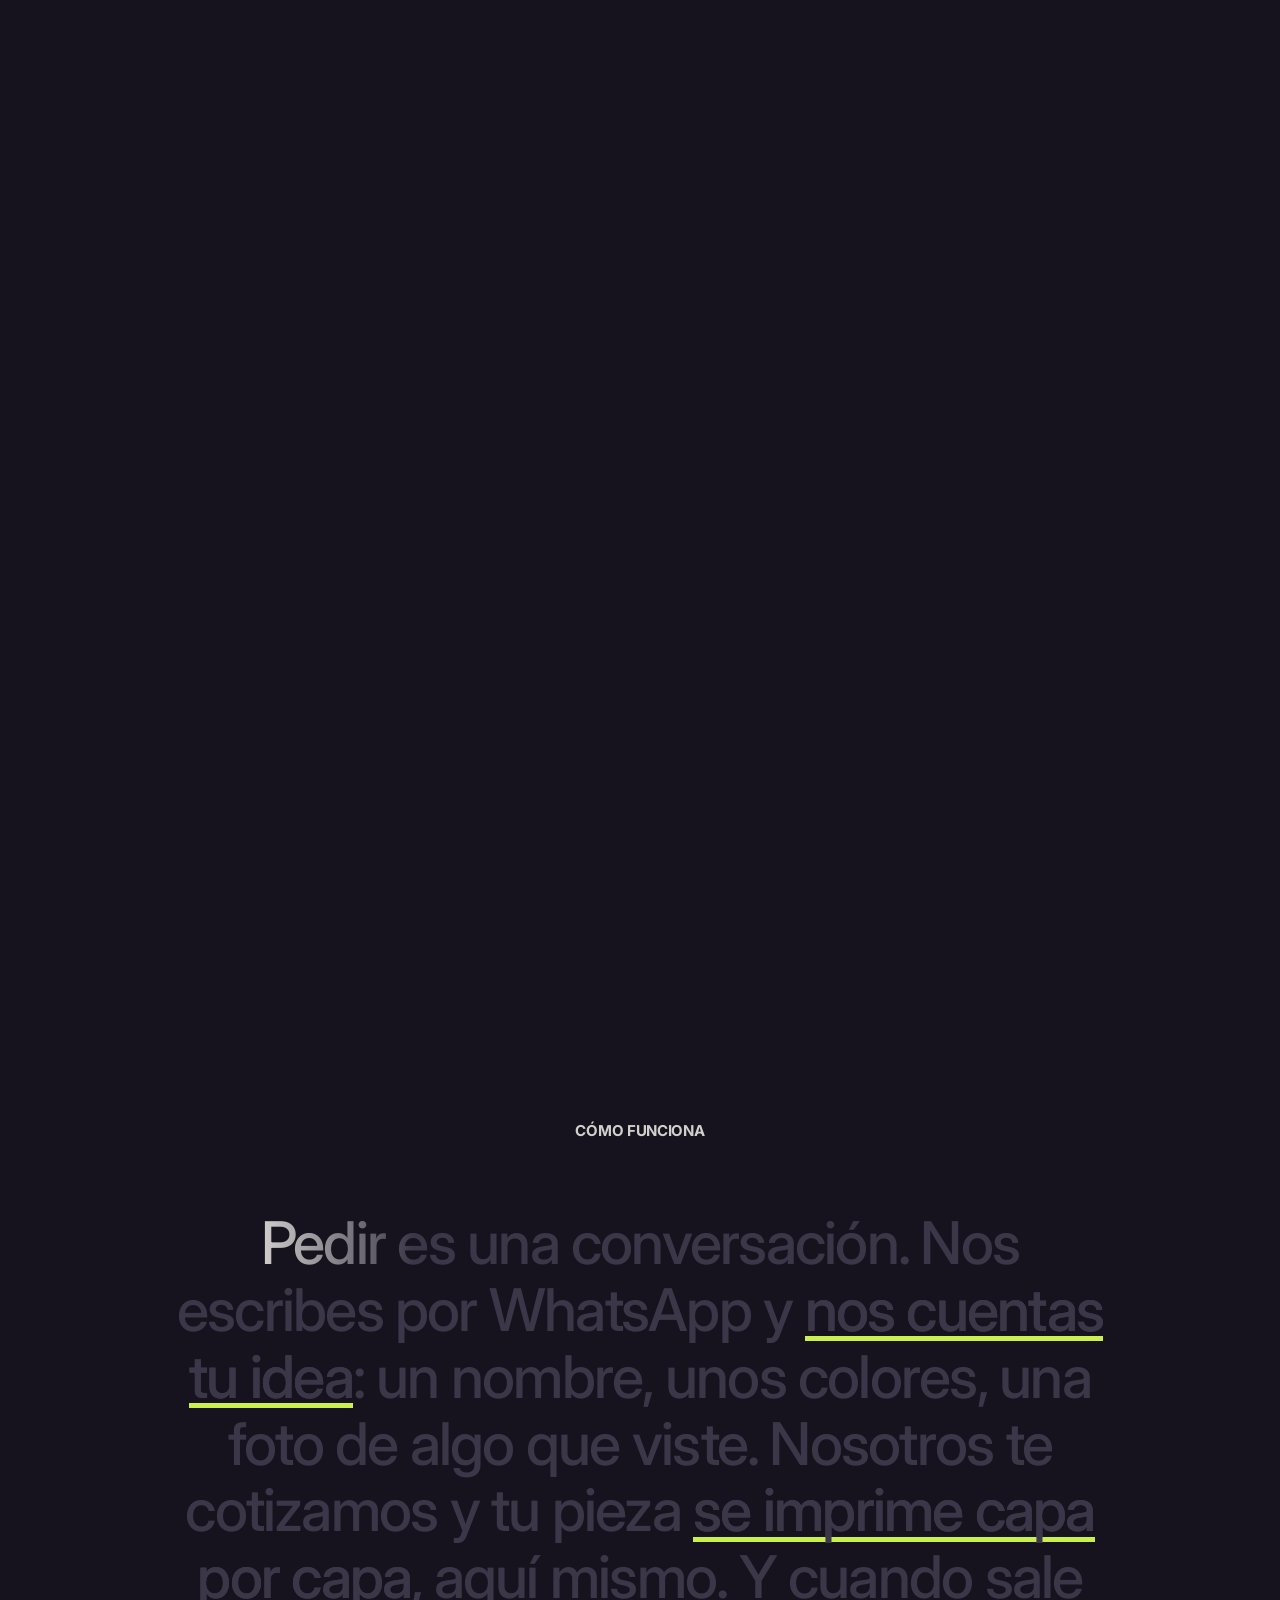
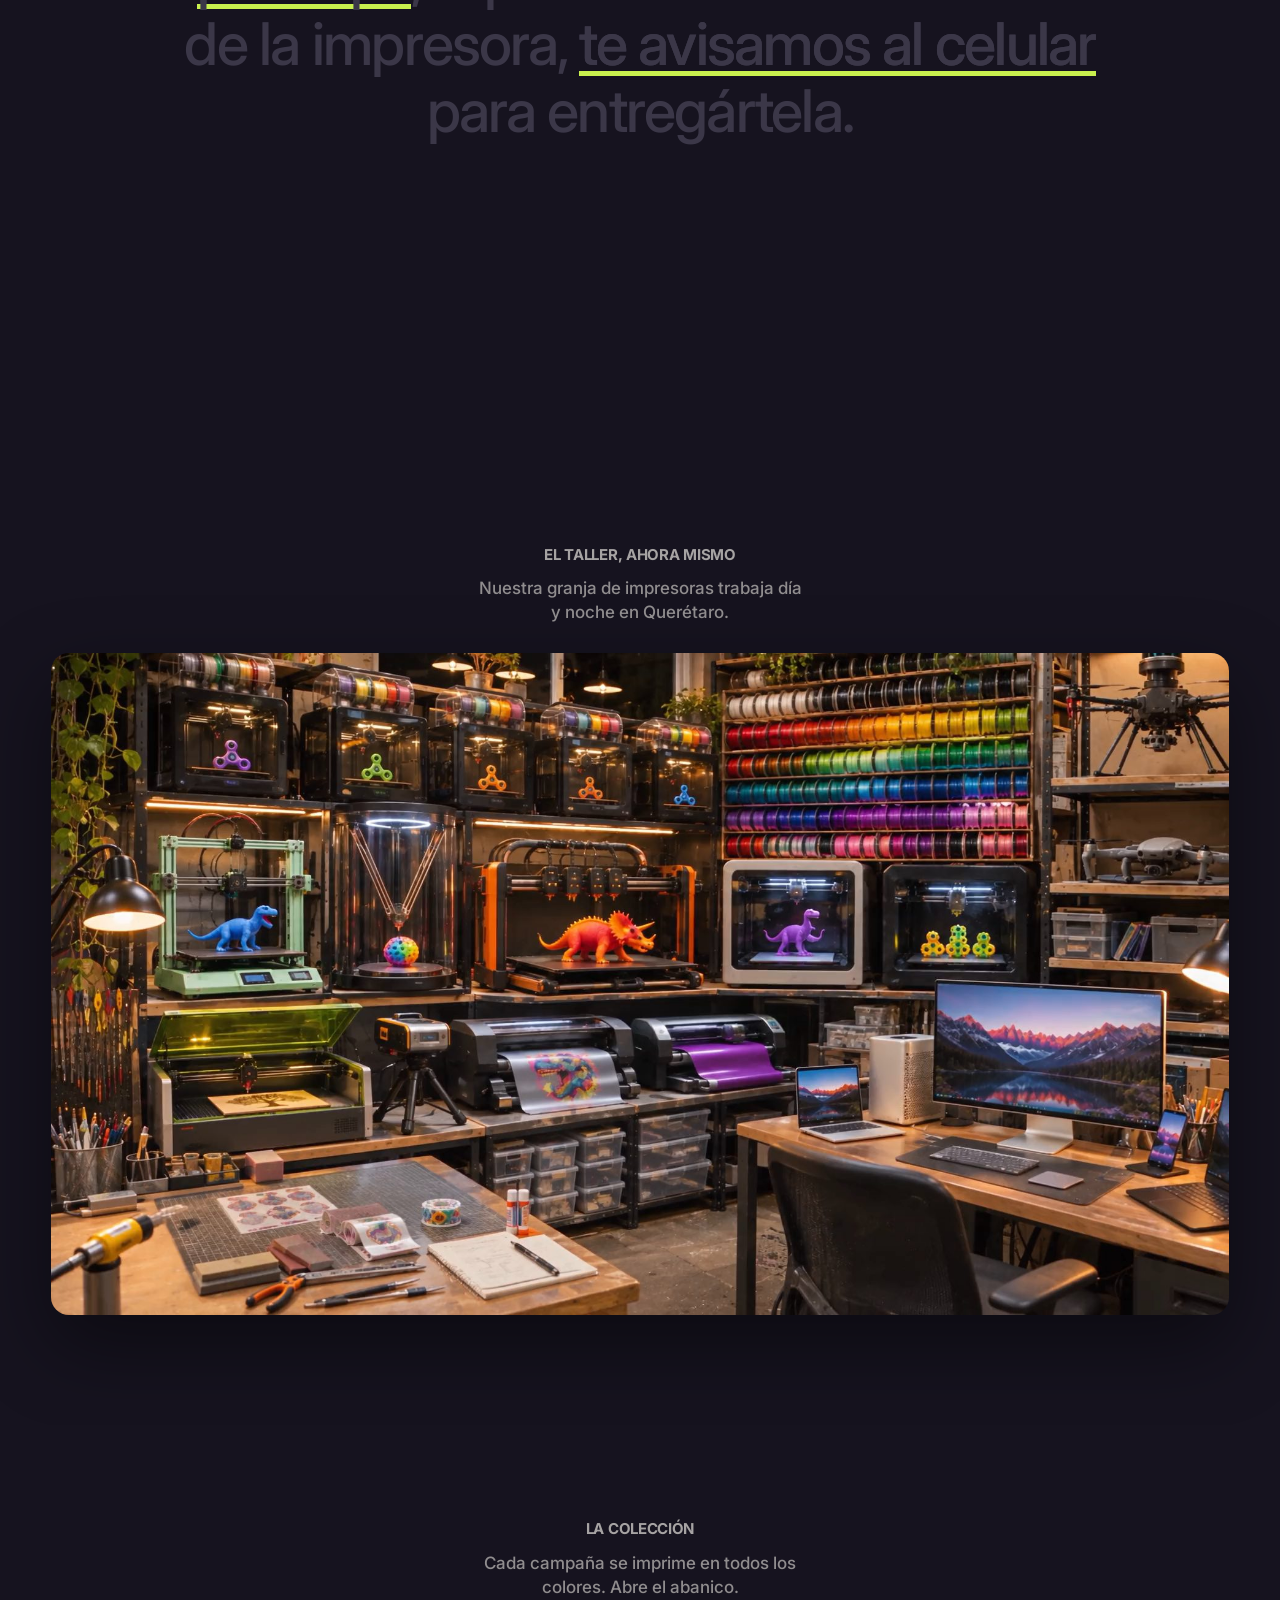
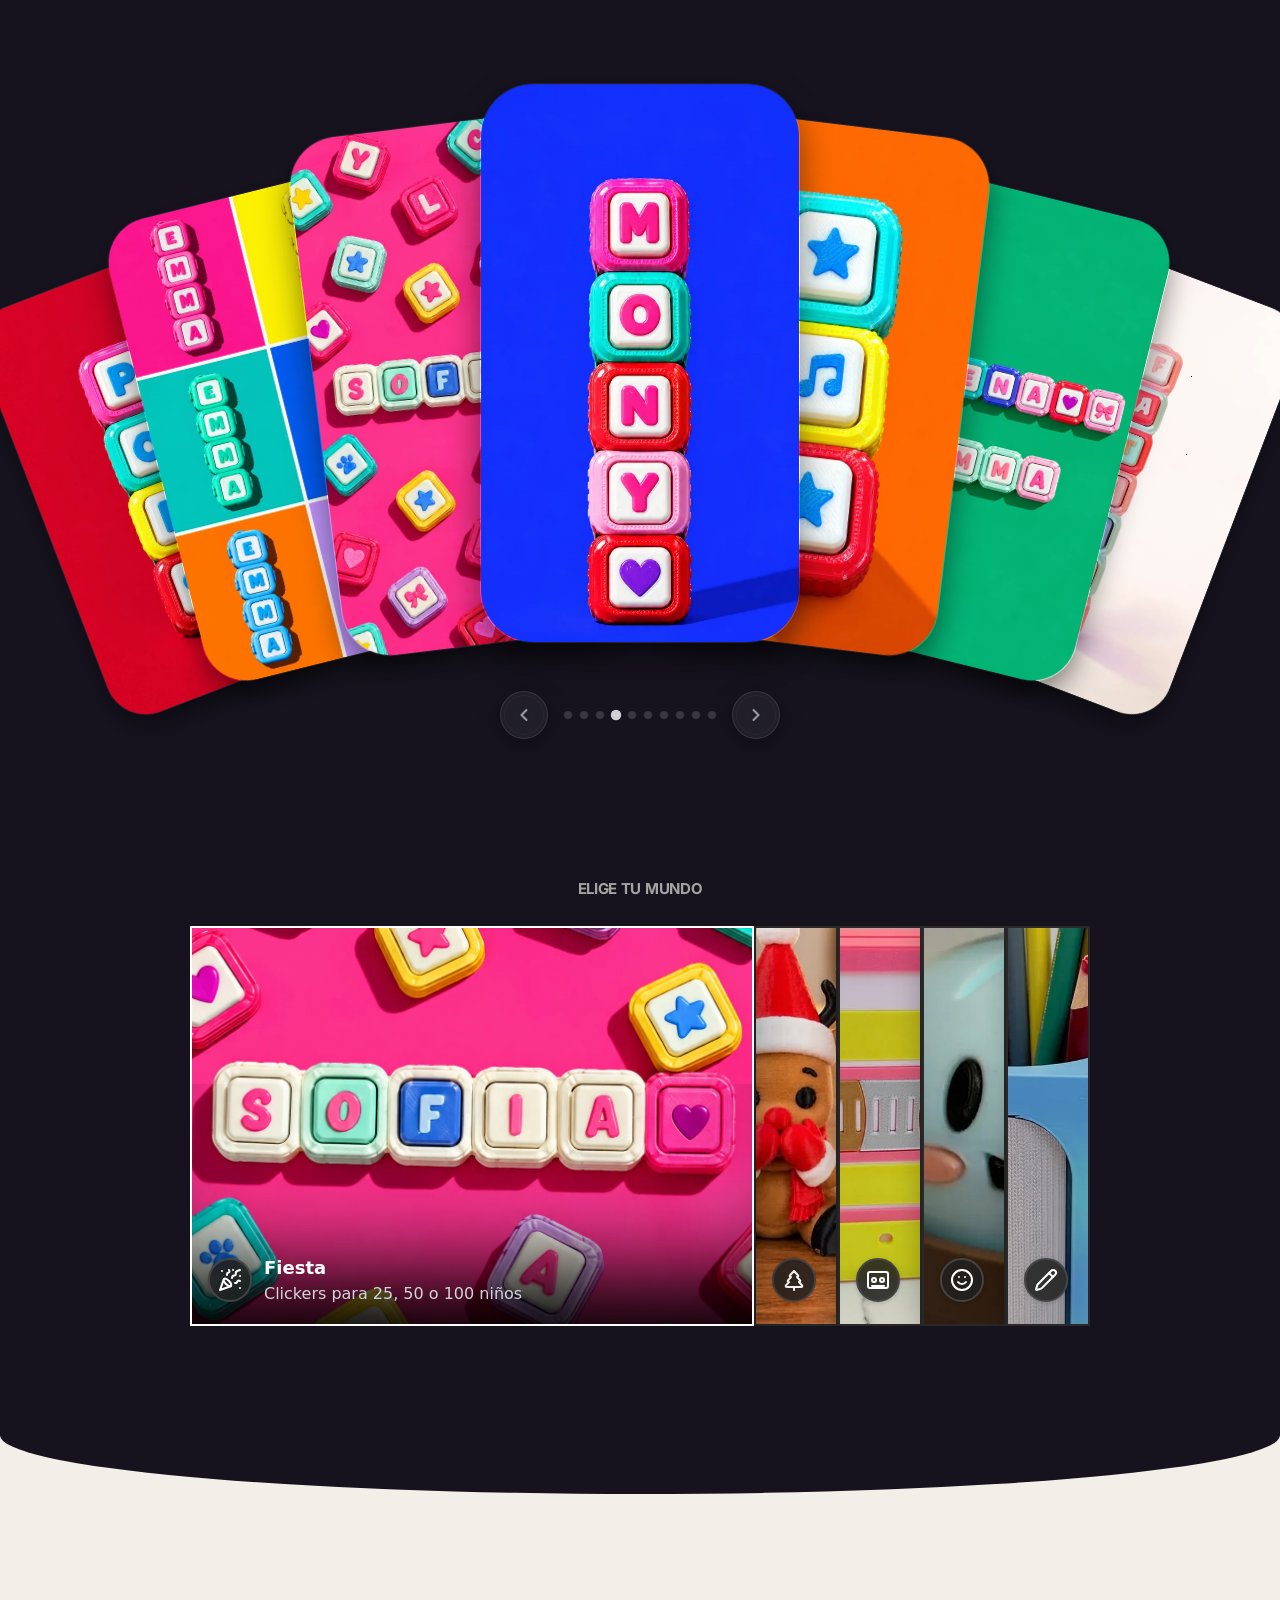
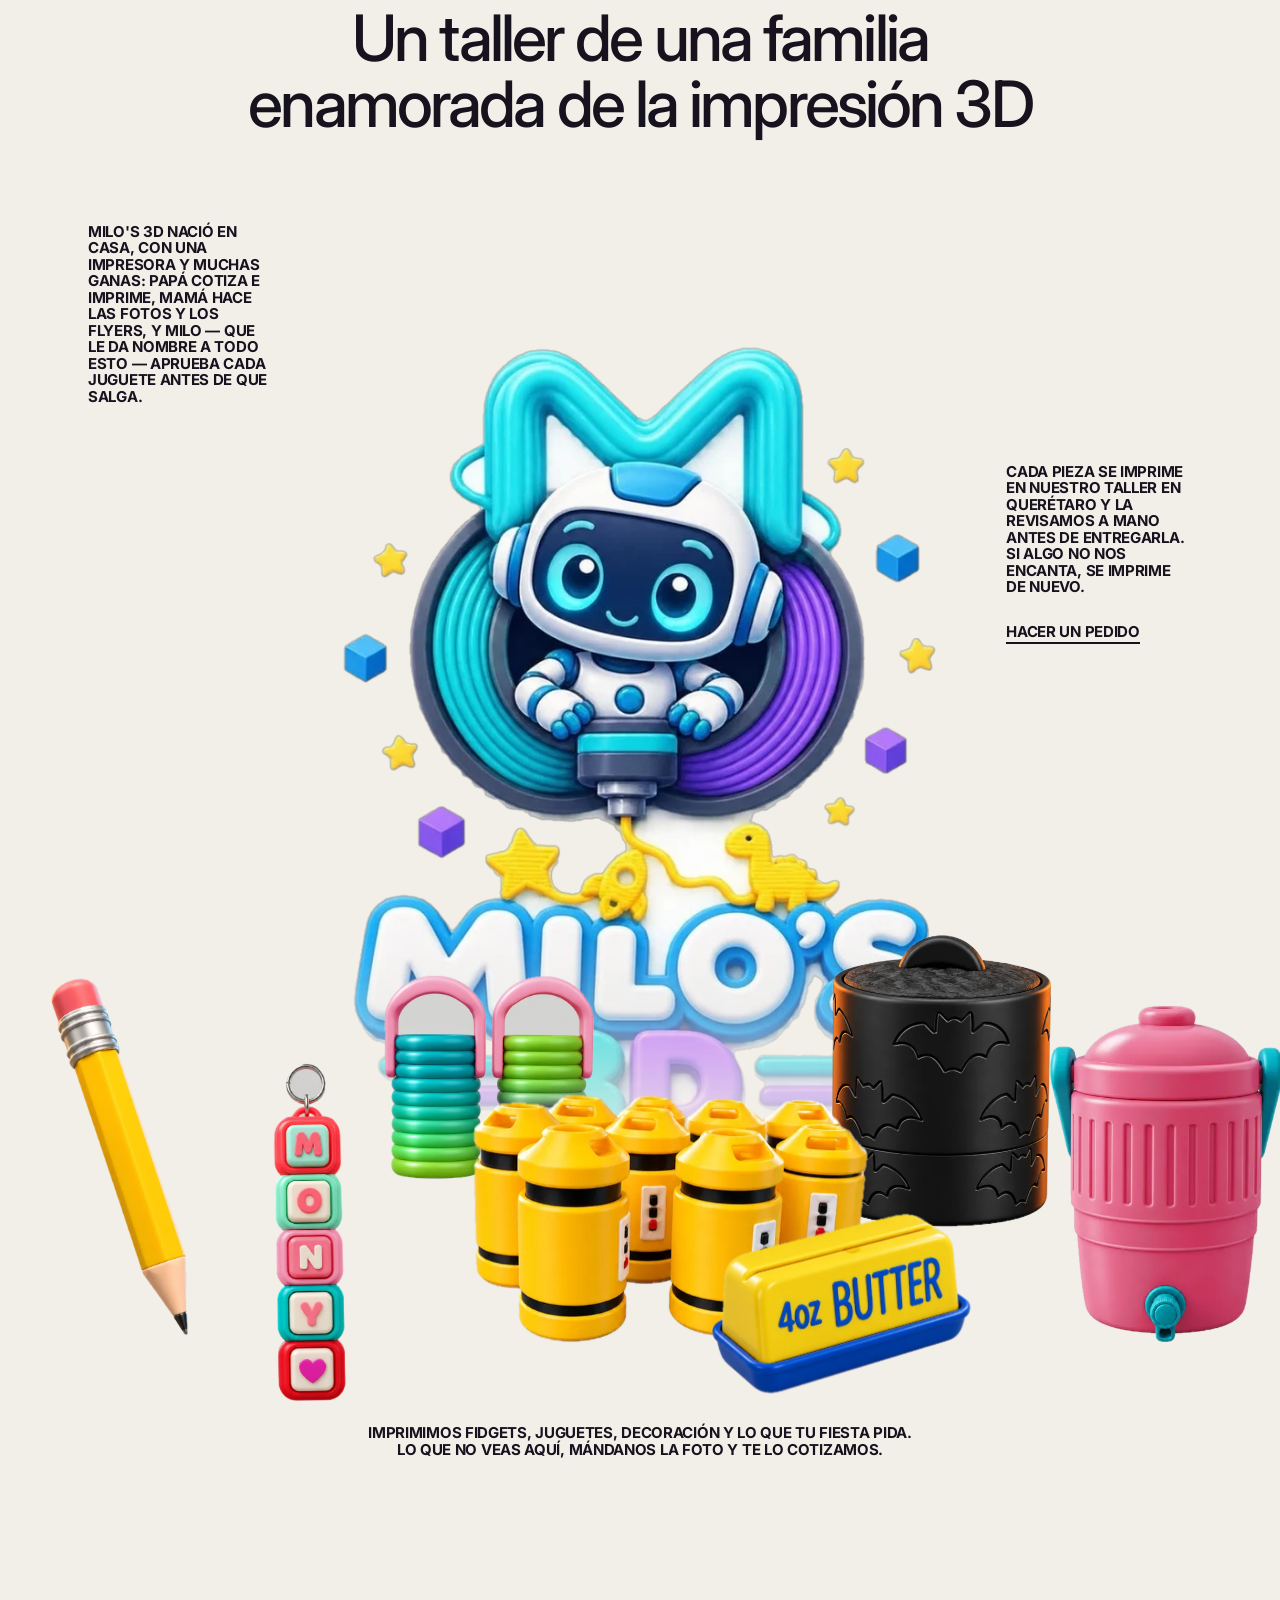
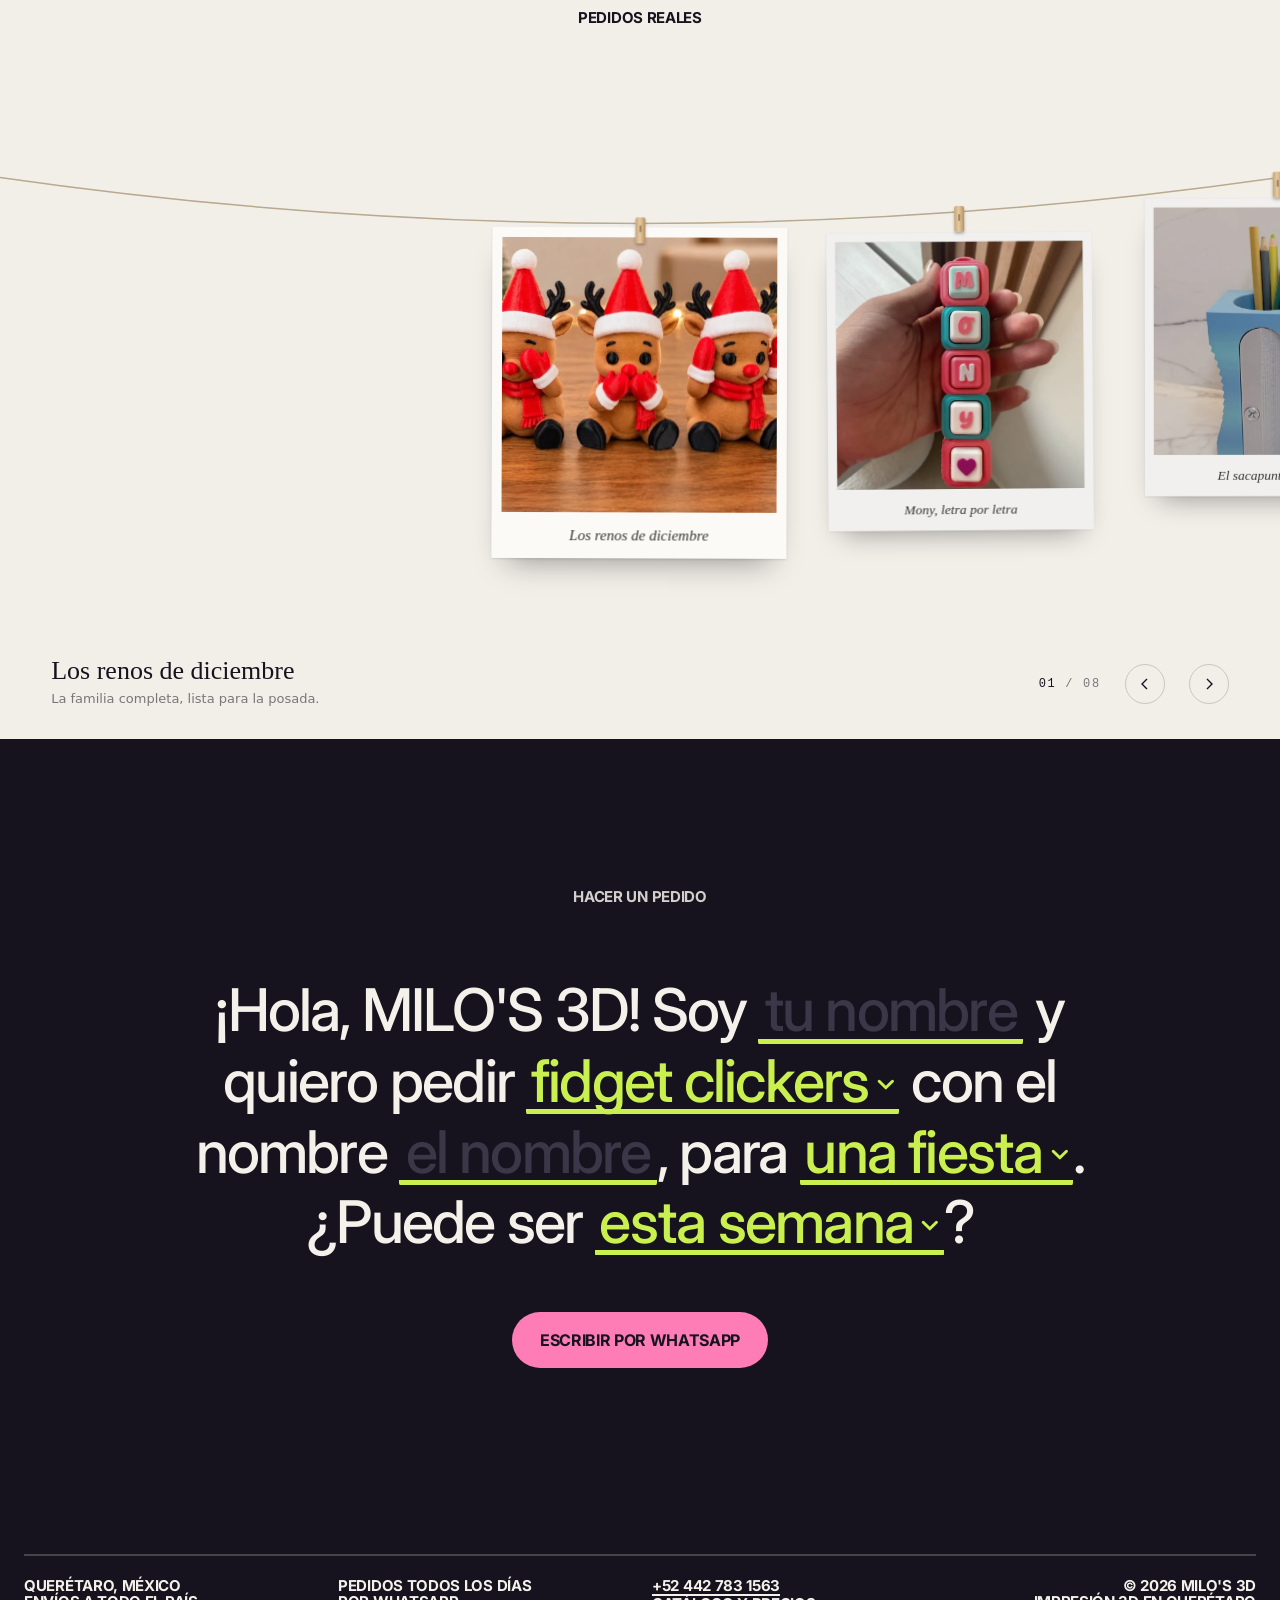
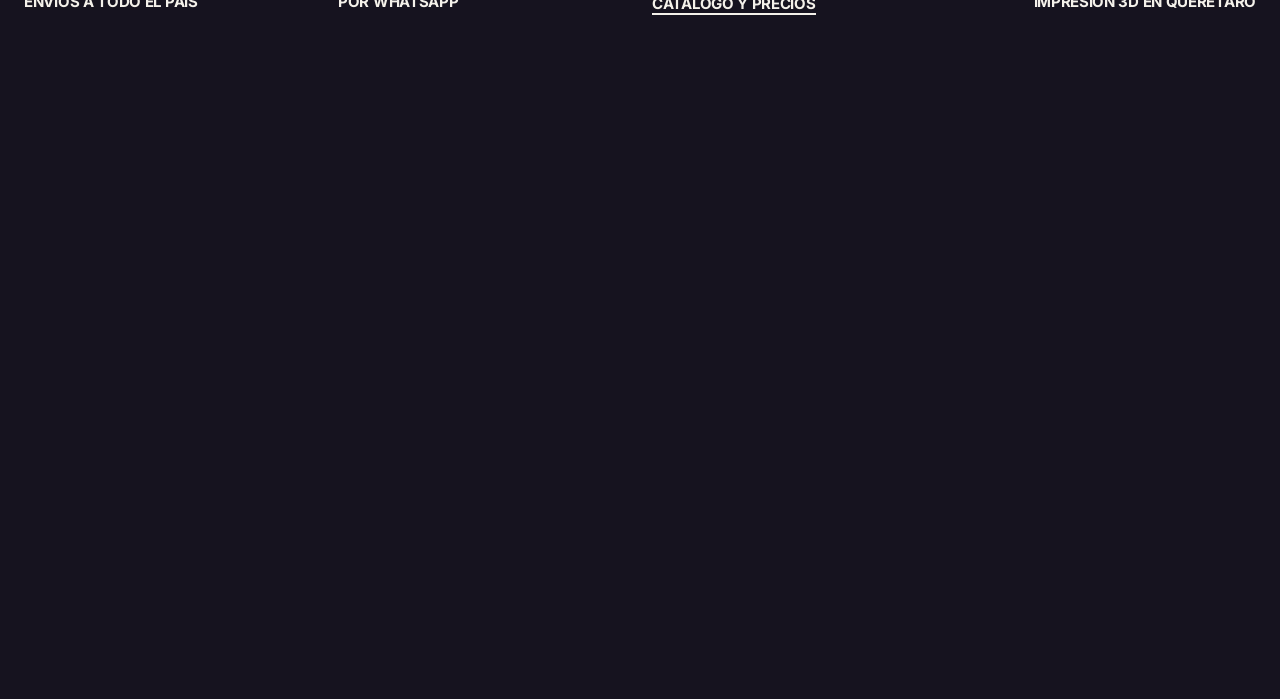
==== commit 7110dd0f: "El taller en video: la granja de impresoras en loop dentro de la portada Sección nueva 'El taller, a" ====
--- a/index.html
+++ b/index.html
@@ -33,8 +33,8 @@
     })();
   </script>
   <style>html{--fundo:#f2efe9;--escuro:#16131f;background:var(--fundo)}html.tema-limao{--fundo:#e4e2dd;--escuro:#121416}html.tema-piscina{--fundo:#e6eff2;--escuro:#0d1b36}html.tema-caramelo{--fundo:#f6ecdd;--escuro:#2a150c}body{margin:0}html:not(.assentou) *,html:not(.assentou) :before,html:not(.assentou) :after{transition:none!important}html:not(.assentou) .objetos,html:not(.assentou) .vitrine{opacity:0}.abertura{z-index:90;pointer-events:none;display:none;position:fixed;inset:0;overflow:hidden}.abertura-on .abertura{pointer-events:auto;display:block}.abertura__cortina{width:100%;height:100%;display:block;position:absolute;inset:0}.abertura__cortina path{fill:var(--escuro)}</style>
-  <script type="module" crossorigin src="./assets/index-DadBujIl.js"></script>
-  <link rel="stylesheet" crossorigin href="./assets/index-DzjiV2SC.css">
+  <script type="module" crossorigin src="./assets/index-DQXEXE8M.js"></script>
+  <link rel="stylesheet" crossorigin href="./assets/index-wdctOV2Y.css">
 </head>
 <body>
   <!-- la apertura: los objetos desfilan en lo oscuro y la cortina sube en arco (motion/abertura.js) -->
@@ -59,6 +59,7 @@
         <li><a href="#topo">Inicio</a></li>
         <li><a href="#servicos">Lo que imprimimos</a></li>
         <li><a href="#como">Cómo funciona</a></li>
+        <li><a href="#taller">El taller</a></li>
         <li><a href="#casa">La familia</a></li>
         <li><a href="#loja">Tienda</a></li>
         <li><a href="./catalogo.html">Catálogo y precios</a></li>
@@ -177,6 +178,16 @@
       <p class="tp__msg">¡Tu pedido ya está listo! 🤖 Quedó precioso, ¿cuándo pasas por él?</p>
     </div>
   </div>
+</section>
+
+    <!-- El taller: oscura, el video de la granja de impresoras a pantalla ancha. El video es un loop sin sonido;
+     el poster es su primer cuadro, para la primera pintura y para quien pide menos movimiento. -->
+<section class="taller" id="taller" data-cena data-tema="escuro">
+  <h2 class="rot taller__rotulo">El taller, ahora mismo</h2>
+  <p class="taller__frase">Nuestra granja de impresoras trabaja día y noche en Querétaro.</p>
+  <figure class="taller__cuadro">
+    <video class="taller__video" src="./img/taller.mp4" poster="./img/taller.jpg" autoplay muted loop playsinline preload="metadata" aria-label="La granja de impresoras 3D de MILO'S imprimiendo juguetes de noche"></video>
+  </figure>
 </section>
 
     <!-- La colección: el abanico de tarjetas (isla React) y, debajo, el selector de mundos (isla React). -->
--- a/assets/index-wdctOV2Y.css
+++ b/assets/index-wdctOV2Y.css
@@ -0,0 +1 @@
+@font-face{font-family:Inter Variable;font-style:normal;font-display:swap;font-weight:100 900;src:url(./inter-cyrillic-ext-opsz-normal-CfYZpDVp.woff2)format("woff2-variations");unicode-range:U+460-52F,U+1C80-1C8A,U+20B4,U+2DE0-2DFF,U+A640-A69F,U+FE2E-FE2F}@font-face{font-family:Inter Variable;font-style:normal;font-display:swap;font-weight:100 900;src:url(./inter-cyrillic-opsz-normal-BFQXbQ-f.woff2)format("woff2-variations");unicode-range:U+301,U+400-45F,U+490-491,U+4B0-4B1,U+2116}@font-face{font-family:Inter Variable;font-style:normal;font-display:swap;font-weight:100 900;src:url(./inter-greek-ext-opsz-normal-BmPQvyvo.woff2)format("woff2-variations");unicode-range:U+1F??}@font-face{font-family:Inter Variable;font-style:normal;font-display:swap;font-weight:100 900;src:url(./inter-greek-opsz-normal-BM0NlUE_.woff2)format("woff2-variations");unicode-range:U+370-377,U+37A-37F,U+384-38A,U+38C,U+38E-3A1,U+3A3-3FF}@font-face{font-family:Inter Variable;font-style:normal;font-display:swap;font-weight:100 900;src:url(./inter-vietnamese-opsz-normal-Ci9T9ieq.woff2)format("woff2-variations");unicode-range:U+102-103,U+110-111,U+128-129,U+168-169,U+1A0-1A1,U+1AF-1B0,U+300-301,U+303-304,U+308-309,U+323,U+329,U+1EA0-1EF9,U+20AB}@font-face{font-family:Inter Variable;font-style:normal;font-display:swap;font-weight:100 900;src:url(./inter-latin-ext-opsz-normal-DpK-iCPk.woff2)format("woff2-variations");unicode-range:U+100-2BA,U+2BD-2C5,U+2C7-2CC,U+2CE-2D7,U+2DD-2FF,U+304,U+308,U+329,U+1D00-1DBF,U+1E00-1E9F,U+1EF2-1EFF,U+2020,U+20A0-20AB,U+20AD-20C0,U+2113,U+2C60-2C7F,U+A720-A7FF}@font-face{font-family:Inter Variable;font-style:normal;font-display:swap;font-weight:100 900;src:url(./inter-latin-opsz-normal-BwkfbSeq.woff2)format("woff2-variations");unicode-range:U+??,U+131,U+152-153,U+2BB-2BC,U+2C6,U+2DA,U+2DC,U+304,U+308,U+329,U+2000-206F,U+20AC,U+2122,U+2191,U+2193,U+2212,U+2215,U+FEFF,U+FFFD}:root{--fundo:#f2efe9;--tinta:#16131f;--escuro:#16131f;--claro:#f4f1ea;--apagado:#3b3748;--pilula:#fbf9f5;--pilula-tinta:#16131f;--cta:#ff7db6;--cta-tinta:#16131f;--realce:#c9f04e;--pop-1:#5cb8ff;--pop-2:#ffd447;--pop-3:#c9f04e;--pop-4:#a78bfa;--pop-5:#ff9cc7;--pop-6:#ff8a3c;--pagina:var(--fundo);--fonte:"Inter Variable", "Helvetica Neue", Arial, ui-sans-serif, system-ui, sans-serif;--curva:cubic-bezier(.22, 1, .36, 1);--curva-mola:cubic-bezier(.34, 1.56, .64, 1);--u:min(100vw / 1440, 100svh / 824);--su:min(1px, 100vw / 1280);--m:24px}@media (max-width:760px),(max-aspect-ratio:5/6){:root{--u:min(100vw / 390, 100svh / 760)}}@media (max-width:760px){:root{--su:min(1px, 100vw / 390);--m:16px}}.tema-limao{--fundo:#e4e2dd;--tinta:#121416;--escuro:#121416;--claro:#edeae4;--apagado:#37383b;--pilula:#f7f5f0;--pilula-tinta:#121416;--cta:#d6f55b;--cta-tinta:#121416;--realce:#ff86b6;--pop-1:#d6f55b;--pop-2:#ff9cc5;--pop-3:#a08af5;--pop-4:#d6f55b;--pop-5:#ff9cc5;--pop-6:#a08af5}.tema-piscina{--fundo:#e6eff2;--tinta:#0d1b36;--escuro:#0d1b36;--claro:#eef5f7;--apagado:#2f4063;--pilula:#f8fcfd;--pilula-tinta:#0d1b36;--cta:#ffd84a;--cta-tinta:#0d1b36;--realce:#ffd84a;--pop-1:#ffd84a;--pop-2:#ff9dbb;--pop-3:#38d6c4;--pop-4:#6f9bff;--pop-5:#ffab5c;--pop-6:#9be870}.tema-caramelo{--fundo:#f6ecdd;--tinta:#2a150c;--escuro:#2a150c;--claro:#fbf3e6;--apagado:#5a3d2f;--pilula:#fffaf1;--pilula-tinta:#2a150c;--cta:#ff8a26;--cta-tinta:#2a150c;--realce:#ff86bb;--pop-1:#8fd3ff;--pop-2:#ffcf3f;--pop-3:#c8ee4e;--pop-4:#b99bff;--pop-5:#ff9cc7;--pop-6:#ff8a26}*,:before,:after{box-sizing:border-box}html,body{overscroll-behavior-x:none;overflow-x:clip}html{-webkit-text-size-adjust:100%;scrollbar-width:none;-webkit-tap-highlight-color:transparent;background:var(--pagina)}html::-webkit-scrollbar{display:none}body{background:var(--pagina);color:var(--tinta);font-family:var(--fonte);font-optical-sizing:auto;-webkit-font-smoothing:antialiased;-moz-osx-font-smoothing:grayscale;margin:0;font-size:17px;font-weight:500;line-height:1.4}img,video,svg{max-width:100%;display:block}a{color:inherit;text-decoration:none}button{font:inherit;color:inherit;cursor:pointer;background:0 0;border:0;padding:0}h1,h2,h3,p,figure,ul,ol{margin:0}ul,ol{padding:0;list-style:none}:focus-visible{outline-offset:3px;border-radius:6px;outline:2px solid}html.abertura-on,html.abertura-on body{overflow:hidden}.rot{letter-spacing:-.02em;text-transform:uppercase;font-size:15px;font-weight:700;line-height:1.1}.pilula{--p-fundo:var(--pilula);--p-tinta:var(--pilula-tinta);background:var(--p-fundo);height:38px;color:var(--p-tinta);letter-spacing:-.02em;text-transform:uppercase;white-space:nowrap;transition:transform .4s var(--curva-mola), background-color .25s, color .25s;border-radius:999px;justify-content:center;align-items:center;gap:7px;padding:0 14px;font-size:14px;font-weight:700;line-height:1;display:inline-flex;position:relative}.pilula--cta{--p-fundo:var(--cta);--p-tinta:var(--cta-tinta)}.pilula__txt{padding:3px 0;display:block;position:relative;overflow:clip}.pilula__txt>span{transition:transform .45s var(--curva);display:block}.pilula__txt>span+span{position:absolute;top:3px;left:0;transform:translateY(130%)}@media (hover:hover){html:not(.is-scrolling) .pilula:hover{transform:scale(1.05)}html:not(.is-scrolling) .pilula:hover .pilula__txt>span:first-child{transform:translateY(-130%)}html:not(.is-scrolling) .pilula:hover .pilula__txt>span+span{transform:none}}html:not(.is-scrolling) .pilula:active,.pilula:active{transition-duration:.1s;transform:scale(.94)}.pilula:focus-visible{outline:2px solid var(--tinta);outline-offset:3px;border-radius:999px}.sobre-escuro .pilula:focus-visible{outline-color:var(--claro)}.sbar{z-index:60;pointer-events:none;mix-blend-mode:difference;width:10px;position:fixed;top:6px;bottom:6px;right:3px}.sbar__thumb{opacity:0;width:4px;transition:opacity .5s, width .25s var(--curva);pointer-events:auto;cursor:grab;background:#fff;border-radius:4px;position:absolute;right:0}.sbar.is-on .sbar__thumb{opacity:.6}.sbar.is-none{display:none}.sbar.is-drag .sbar__thumb{cursor:grabbing}@media (hover:hover){.sbar__thumb:hover,.sbar.is-drag .sbar__thumb{opacity:.9;width:7px}}.sr{clip-path:inset(50%);white-space:nowrap;width:1px;height:1px;position:absolute;overflow:hidden}@media (prefers-reduced-motion:reduce){*,:before,:after{transition-duration:.01ms!important;animation:none!important}}.nav{z-index:50;height:74px;padding:0 var(--m) 0 15px;pointer-events:none;grid-template-columns:1fr auto 1fr;align-items:center;display:grid;position:fixed;top:0;left:0;right:0}.nav>*{pointer-events:auto}.logo{color:var(--tinta);justify-self:start;align-items:center;gap:9px;transition:color .35s;display:inline-flex}.sobre-escuro .logo{color:var(--claro)}.logo__simbolo{fill:currentColor;transform-origin:50% 60%;width:34px;height:34px;transition:transform .6s var(--curva-mola)}.logo__nome{letter-spacing:-.065em;padding-bottom:3px;font-size:31px;font-weight:800;line-height:1}@media (hover:hover){html:not(.is-scrolling) .logo:hover .logo__simbolo{transform:rotate(-14deg)scale(1.1)}}html:not(.is-scrolling) .logo:active .logo__simbolo,.logo:active .logo__simbolo{transition-duration:.1s;transform:scale(.88)}.logo:focus-visible{outline-offset:6px;border-radius:10px;outline:2px solid}.nav__meio{justify-self:center;position:relative}.nav__pontos{transition:transform .5s var(--curva-mola);grid-template-columns:4px 4px;gap:4px;display:grid}.nav__pontos i{background:currentColor;border-radius:50%;width:4px;height:4px}@media (hover:hover){html:not(.is-scrolling) .nav__menu:hover .nav__pontos{transform:rotate(90deg)}}.nav__menu[aria-expanded=true] .nav__pontos{transform:rotate(45deg)scale(1.15)}.nav__acoes{justify-self:end;display:flex}.nav__whats{padding:0 13px}.nav__acoes .pilula--cta{padding:0 15px}.menu{background:var(--pilula);width:280px;color:var(--pilula-tinta);transform-origin:50% 0;opacity:0;visibility:hidden;transition:transform .28s var(--curva), opacity .2s, visibility 0s .28s;border-radius:26px;padding:20px 22px 18px;position:absolute;top:calc(100% + 10px);left:50%;transform:translate(-50%)scale(.6)rotate(-4deg)}.menu[hidden]{display:block}.menu.is-aberto{opacity:1;visibility:visible;transition:transform .55s var(--curva-mola), opacity .2s, visibility 0s;transform:translate(-50%)}.menu__lista a{letter-spacing:-.04em;transition:transform .45s var(--curva-mola), opacity .25s;padding:3px 0;font-size:34px;font-weight:600;line-height:1.08;display:block}@media (hover:hover){html:not(.is-scrolling) .menu__lista:hover a{opacity:.35}html:not(.is-scrolling) .menu__lista a:hover{opacity:1;transform:translate(10px)}}html:not(.is-scrolling) .menu__lista a:active,.menu__lista a:active{transition-duration:.1s;transform:translate(4px)scale(.97)}.menu__lista a:focus-visible{outline:2px solid var(--pilula-tinta);outline-offset:2px;border-radius:8px}.menu__pe{border-top:2px solid var(--pilula-tinta);margin-top:16px;padding-top:14px;font-size:13px}@media (max-width:760px){.nav{height:64px;padding:0 var(--m) 0 12px;grid-template-columns:1fr auto}.logo{padding:8px 8px 8px 0}.nav__menu{height:44px;padding:0 16px}.logo__simbolo{width:30px;height:30px}.logo__nome{font-size:27px}.nav__meio{order:3;justify-self:end;position:static}.nav__acoes{display:none}.menu{top:62px;left:auto;right:var(--m);width:min(300px, calc(100vw - 2 * var(--m)));transform-origin:100% 0;transform:scale(.6)rotate(4deg)}.menu.is-aberto{transform:none}}.logo__robot{object-fit:contain;width:auto;height:42px}@media (max-width:760px){.logo__robot{height:36px}}.hero{z-index:0;background:var(--fundo);height:100svh;min-height:520px;position:sticky;top:0;overflow:clip}.hero.is-coberto{visibility:hidden}.hero__cor,.hero__cor i{position:absolute;inset:0}.hero__cor i{opacity:0}.hero__pe{left:28px;right:var(--m);z-index:2;color:var(--tinta);grid-template-columns:1fr auto 1fr;align-items:end;gap:24px;display:grid;position:absolute;bottom:15px}.hero__frase{text-align:center;font-size:15px}.hero__pe-d{text-align:right}@media (max-width:1000px){.hero__frase br{display:none}.hero__frase{max-width:30em}}@media (max-width:760px){.hero__pe{left:var(--m);grid-template-columns:1fr 1fr;row-gap:14px;bottom:16px}.hero__frase{order:-1;grid-column:1/-1;max-width:23em;margin:0 auto;font-size:13px;line-height:1.14}.hero__pe-e,.hero__pe-d{font-size:12px}}@media (max-width:760px) and (max-height:620px){.hero__pe{row-gap:10px;bottom:12px}}.objetos{z-index:20;pointer-events:none;width:100%;height:100svh;position:fixed;top:0;left:0;overflow:clip}.objetos.is-fora{visibility:hidden}.obj{--X:var(--dx);--Y:var(--dy);--H:var(--h);--EY:var(--ey);z-index:var(--z,1);height:calc(var(--H) * var(--u));aspect-ratio:var(--ar);translate:calc(-50% + var(--X) * var(--u) + var(--tx,0px)) calc(-50% + var(--Y) * var(--u) + var(--ty,0px));scale:var(--s,1);rotate:var(--r,0deg);pointer-events:none;will-change:translate, scale;-webkit-user-select:none;user-select:none;position:absolute;top:50%;left:50%}.obj img{object-fit:contain;-webkit-user-drag:none;width:100%;height:100%}.obj:focus-visible{outline:3px solid var(--tinta);outline-offset:6px;border-radius:28px}html.tem-alvo,html.tem-alvo body{cursor:pointer}@media (max-width:760px),(max-aspect-ratio:5/6){.obj{--X:var(--mdx);--Y:var(--mdy);--H:var(--mh);--EY:var(--mey,var(--ey))}}html.reduzido .objetos{position:absolute}.rotulo{z-index:40;background:var(--pilula);width:112px;height:112px;color:var(--pilula-tinta);text-align:center;pointer-events:none;opacity:0;will-change:translate, scale, opacity;border-radius:50%;place-items:center;margin:-56px 0 0 -56px;display:grid;position:fixed;top:0;left:0;scale:.3}.rotulo__txt{letter-spacing:-.01em;text-transform:uppercase;font-size:12px;font-weight:800;line-height:1.06}@media (max-width:760px){.rotulo{width:100px;height:100px;margin:-50px 0 0 -50px}}.abertura__fila{position:absolute;inset:0}.abertura__fila img{opacity:0;will-change:transform, opacity;width:auto;max-width:none;height:clamp(130px,25svh,250px);position:absolute;top:44%;left:50%}.manifesto{z-index:1;background:var(--escuro);color:var(--claro);padding:66px var(--m) 44svh;position:relative}.manifesto__selo{position:absolute;top:66px;left:30px}.manifesto__chamada{text-align:center}.manifesto__texto{letter-spacing:-.03em;text-align:center;max-width:15.8em;margin:70px auto 0;font-size:clamp(30px,4.6vw,72px);font-weight:500;line-height:1.136}.acende__t{--x:0px;--borda:3.2em;color:var(--apagado);background-image:linear-gradient(90deg, var(--claro) calc(var(--x) - var(--borda)), var(--apagado) var(--x));-webkit-text-fill-color:transparent;-webkit-box-decoration-break:slice;box-decoration-break:slice;-webkit-background-clip:text;background-clip:text}html:not(.js) .acende__t,html.reduzido .acende__t{-webkit-text-fill-color:currentColor;color:var(--claro);background:0 0}@media (max-width:760px){.manifesto{padding-top:54px}.manifesto__selo{text-align:center;opacity:.6;margin-bottom:10px;font-size:12px;position:static}.manifesto__chamada{font-size:13px}.manifesto__texto{max-width:13em;margin-top:44px;font-size:clamp(26px,7.7vw,34px)}}.servicos{z-index:1;background:var(--escuro);color:var(--claro);padding:0 var(--m) 120px;position:relative}.servicos__rotulo{text-align:center;opacity:.85;padding:40px 0 60px}.pilha{gap:20px;max-width:1124px;margin:0 auto;display:grid}.cartao{--raio:18px;border-radius:var(--raio);background:var(--cor);min-height:430px;color:var(--tinta);grid-template-rows:auto 1fr auto;grid-template-columns:minmax(0,1fr) minmax(0,.72fr) auto;column-gap:28px;padding:10px 10px 10px 26px;display:grid;position:relative}.cartao__topo{grid-column:1/3;gap:52px;padding-top:20px;display:flex}.cartao__titulo{letter-spacing:-.045em;text-transform:uppercase;grid-area:3/1;align-self:end;padding-bottom:6px;font-size:58px;font-weight:700;line-height:.9}.cartao__texto{grid-area:3/2;align-self:end;max-width:17.5em;padding-bottom:16px}.cartao__foto{aspect-ratio:1;border-radius:calc(var(--raio) - 6px);background:color-mix(in srgb, var(--cor) 70%, var(--tinta));grid-area:1/3/4;width:410px;overflow:clip}.cartao__foto img{object-fit:cover;width:100%;height:100%}.cartao__ir{background:var(--tinta);width:46px;height:46px;color:var(--cor);transition:transform .45s var(--curva-mola), background-color .25s, color .25s;border-radius:50%;grid-area:1/2;justify-self:end;place-items:center;margin-top:12px;display:grid}.cartao__ir svg{fill:none;stroke:currentColor;stroke-width:2.4px;stroke-linecap:round;stroke-linejoin:round;width:20px;height:20px;transition:transform .45s var(--curva-mola)}@media (hover:hover){html:not(.is-scrolling) .cartao__ir:hover{background:var(--pilula);color:var(--tinta);transform:scale(1.14)}html:not(.is-scrolling) .cartao__ir:hover svg{transform:rotate(45deg)}}html:not(.is-scrolling) .cartao__ir:active,.cartao__ir:active{transition-duration:.1s;transform:scale(.9)}.cartao__ir:focus-visible{outline:2px solid var(--tinta);outline-offset:3px;border-radius:50%}html.js:not(.reduzido) .servicos{height:calc(100svh * (1 + var(--passos,2.1)));padding-bottom:0}html.js:not(.reduzido) .servicos__palco{height:100svh;margin:0 calc(-1 * var(--m));padding:0 var(--m);position:sticky;top:0;overflow:clip}html.js:not(.reduzido) .servicos__rotulo{left:0;right:0;top:calc(132 * var(--u));padding:0;position:absolute}html.js:not(.reduzido) .pilha{left:50%;top:calc(216 * var(--u));width:min(1124 * var(--u), 100vw - 2 * var(--m));max-width:none;height:calc(430 * var(--u));margin-left:calc(min(1124 * var(--u), 100vw - 2 * var(--m)) / -2);display:block;position:absolute}html.js:not(.reduzido) .cartao{min-height:0;padding:calc(10 * var(--u)) calc(10 * var(--u)) calc(10 * var(--u)) calc(26 * var(--u));grid-template-columns:minmax(0, 1fr) minmax(0, .72fr) calc(410 * var(--u));column-gap:calc(28 * var(--u));transform-origin:50% 0;will-change:transform;position:absolute;inset:0}html.js:not(.reduzido) .cartao__titulo{font-size:min(58 * var(--u), 72px)}html.js:not(.reduzido) .cartao__foto{aspect-ratio:auto;width:100%;height:100%}html.js:not(.reduzido) .cartao__topo{padding-top:calc(20 * var(--u))}html.js:not(.reduzido) .cartao__ir{margin-top:calc(12 * var(--u))}@media (max-width:760px){.servicos{padding-bottom:80px}.cartao{--raio:16px;grid-template-rows:auto auto auto 1fr;grid-template-columns:minmax(0,1fr) auto;column-gap:12px;min-height:0;padding:8px 8px 18px}.cartao__foto{aspect-ratio:16/11;grid-area:1/1/auto/3;width:100%}.cartao__topo{grid-area:2/1;gap:22px;padding:16px 0 0 10px;font-size:13px}.cartao__ir{grid-area:2/2/4;align-self:start;margin:12px 4px 0 0}.cartao__titulo{grid-area:3/1;align-self:start;padding:12px 0 0 10px;font-size:38px}.cartao__texto{grid-area:4/1/auto/3;align-self:end;max-width:none;padding:14px 10px 0;font-size:13px;line-height:1.16}html.js:not(.reduzido) .servicos__rotulo{font-size:13px;top:78px}html.js:not(.reduzido) .pilha{height:min(100svh - 158px,500px);width:calc(100vw - 2 * var(--m));margin-left:calc((100vw - 2 * var(--m)) / -2);top:132px}html.js:not(.reduzido) .cartao{grid-template-columns:minmax(0,1fr) auto;column-gap:12px;padding:8px 8px 16px}html.js:not(.reduzido) .cartao__titulo{font-size:38px}html.js:not(.reduzido) .cartao__foto{aspect-ratio:auto;grid-row:1;width:100%;height:auto;min-height:0}html.js:not(.reduzido) .cartao{grid-template-rows:minmax(0,1fr) auto auto auto}html.js:not(.reduzido) .cartao__texto{grid-row:4;padding-top:10px}html.js:not(.reduzido) .cartao__topo{padding-top:14px}html.js:not(.reduzido) .cartao__ir{margin-top:10px}}@media (max-width:760px) and (max-height:620px){html.js:not(.reduzido) .servicos__rotulo{top:70px}html.js:not(.reduzido) .pilha{height:calc(100svh - 138px);top:122px}html.js:not(.reduzido) .cartao__titulo{font-size:32px}}.como{z-index:1;background:var(--escuro);color:var(--claro);padding:150px var(--m) 0;position:relative}.como__rotulo{text-align:center;opacity:.85}.como__texto{letter-spacing:-.03em;text-align:center;max-width:15.8em;margin:70px auto 0;padding-bottom:34svh;font-size:clamp(30px,4.6vw,72px);font-weight:500;line-height:1.136}.trecho{--alt:.085em;-webkit-text-fill-color:currentColor;color:var(--apagado);background:linear-gradient(var(--realce), var(--realce)) no-repeat 0 calc(100% - .06em) / 100% var(--alt);-webkit-box-decoration-break:clone;box-decoration-break:clone;cursor:pointer;border-radius:.06em;outline:none;transition:background-size .16s ease-out,color .16s ease-out}.trecho i{font-style:normal;transition:color .16s ease-out}.trecho.is-ativo{--alt:.98em}.trecho.is-ativo,.trecho.is-ativo i{color:var(--tinta)!important}.trecho:focus-visible{outline:2px solid var(--claro);outline-offset:.08em}html:not(.js) .trecho,html.reduzido .trecho{color:var(--claro)}.tpilha{z-index:30;pointer-events:none;visibility:hidden;will-change:translate;width:clamp(190px,21vw,310px);position:fixed;top:0;left:0}.tpilha.is-presa{position:absolute}.tpilha.is-viva{visibility:visible}.tp{background:var(--pilula);width:100%;color:var(--pilula-tinta);opacity:0;transform-origin:30% 20%;border-radius:12px;margin:0;transition:opacity .14s,scale .2s ease-in,rotate .2s ease-in;position:absolute;top:0;left:0;overflow:clip;rotate:-12deg;scale:.6;box-shadow:0 18px 40px #00000059}.tp:nth-child(2){top:16%;left:34%;rotate:14deg}.tpilha.is-aberta .tp{opacity:1;transition:opacity .12s, scale .45s var(--curva-mola), rotate .45s var(--curva-mola);rotate:-5deg;scale:1}.tpilha.is-aberta .tp:nth-child(2){transition-delay:60ms;rotate:6deg}.tp--foto{aspect-ratio:4/3;border:5px solid var(--pilula)}.tp--foto img{object-fit:cover;border-radius:7px;width:100%;height:100%}.tp--ficha,.tp--aviso{padding:14px 16px 16px}.tp__cab{opacity:.6;justify-content:space-between;font-size:12px;display:flex}.tp__nome{letter-spacing:-.05em;margin-top:12px;font-size:40px;font-weight:700;line-height:.9}.tp__sub{letter-spacing:-.01em;white-space:nowrap;margin-top:6px;font-size:13px;font-weight:600}.tp__notas{justify-items:start;gap:5px;margin-top:12px;display:grid}.tp__notas li{letter-spacing:-.01em;white-space:nowrap;background:var(--pop-2);border-radius:999px;padding:5px 10px;font-size:12px;font-weight:700}.tp__notas li:nth-child(2){background:var(--pop-5)}.tp__notas li:nth-child(3){background:var(--pop-3)}.tp--aviso{border-radius:18px}.tp__msg{letter-spacing:-.02em;margin-top:8px;font-size:17px;font-weight:600;line-height:1.2}@media (max-width:760px){.como{padding-top:96px}.como__rotulo{font-size:13px}.como__texto{max-width:13em;margin-top:44px;padding-bottom:30svh;font-size:clamp(26px,7.7vw,34px)}.tpilha{width:188px}.tp__sub{font-size:12px}.tp__nome{font-size:30px}.tp__msg{font-size:15px}.tp--ficha,.tp--aviso{padding:11px 12px 12px}.tp__notas li{padding:4px 8px;font-size:12px}}.taller{background:var(--escuro);color:var(--claro);padding:calc(96 * var(--su)) 0 calc(110 * var(--su));position:relative}.taller__rotulo{text-align:center;color:var(--claro);opacity:.65}.taller__frase{text-align:center;margin:calc(14 * var(--su)) auto 0;max-width:34ch;color:var(--claro);opacity:.55;padding:0 20px;font-size:17px}.taller__cuadro{margin:calc(28 * var(--su)) auto 0;max-width:calc(1240 * var(--su) + 112px);padding:0 clamp(16px,4vw,56px)}.taller__video{border-radius:clamp(10px, calc(18 * var(--su)), 18px);width:100%;height:auto;display:block;box-shadow:0 30px 80px #00000073}@media (prefers-reduced-motion:reduce){.taller__video{display:none}.taller__cuadro{aspect-ratio:16/9;border-radius:clamp(10px, calc(18 * var(--su)), 18px);background:url(../img/taller.jpg) 50%/cover no-repeat content-box border-box}}.casa{background:var(--fundo);color:var(--tinta);padding:calc(4.6vw + 110 * var(--su)) var(--m) 0;position:relative}.casa:before{content:"";background:var(--escuro);z-index:2;border-radius:0 0 50% 50%/0 0 100% 100%;height:4.6vw;position:absolute;top:-1px;left:0;right:0}.casa__cor,.loja__cor{z-index:1;position:absolute;inset:0;overflow:clip}.casa__cor i,.loja__cor i{opacity:0;position:absolute;inset:0}.casa__titulo{z-index:2;text-align:center;font-size:calc(64 * var(--su));letter-spacing:-.045em;font-weight:500;line-height:1.04;position:relative}.casa__meio{z-index:2;max-width:1440px;margin:calc(56 * var(--su)) auto 0;padding:0 calc(64 * var(--su));grid-template-columns:minmax(0,1fr) minmax(0,62%) minmax(0,1fr);column-gap:24px;display:grid;position:relative}.casa__e{padding-top:calc(30 * var(--su));align-self:start;max-width:15em}.casa__d{place-self:center end;max-width:15em;padding-top:24%}.casa__foto{margin:0 0 calc(-330 * var(--su))}.casa__foto img{width:100%;height:auto;-webkit-mask-image:linear-gradient(#000 74%,#0000 97%);mask-image:linear-gradient(#000 74%,#0000 97%)}.sub{transition:background-size .35s var(--curva), transform .4s var(--curva-mola);background:linear-gradient(currentColor,currentColor) 0 100%/100% 2px no-repeat;margin-top:28px;padding-bottom:4px;display:inline-block}@media (hover:hover){html:not(.is-scrolling) .sub:hover{animation:sub-fio .6s var(--curva);transform:translate(4px)}}html:not(.is-scrolling) .sub:active,.sub:active{transition-duration:.1s;transform:scale(.96)}.sub:focus-visible{outline-offset:5px;border-radius:4px;outline:2px solid}@keyframes sub-fio{0%{background-position:100% 100%;background-size:100% 2px}45%{background-position:100% 100%;background-size:0% 2px}46%{background-position:0 100%;background-size:0% 2px}to{background-position:0 100%;background-size:100% 2px}}@media (max-width:760px){.casa{padding-top:calc(7vw + 72px)}.casa:before{height:7vw}.casa__titulo{font-size:calc(34 * var(--su))}.casa__meio{grid-template-columns:1fr 1fr;gap:26px 16px;margin-top:34px;padding:0}.casa__e,.casa__d{place-self:start;max-width:none;padding-top:0;font-size:12px}.casa__e{grid-area:1/1}.casa__d{grid-area:1/2}.casa__d .rot{font-size:12px}.casa__foto{grid-area:2/1/auto/3;margin:0 -8px -150px}.sub{background-position:0 calc(100% - 12px);margin-top:4px;padding:15px 0;font-size:13px}}.loja{background:var(--fundo);color:var(--tinta);padding:calc(60 * var(--su)) 0 calc(72 * var(--su));position:relative;overflow-x:clip}.vitrine{z-index:3;height:calc(520 * var(--u));position:relative}.loja__pe{z-index:3;margin-top:calc(34 * var(--su));padding:0 var(--m);text-align:center;position:relative}@media (max-width:760px){.loja{padding:30px 0 56px}.vitrine{height:calc(470 * var(--u))}.loja__pe{font-size:13px}.loja__pe br{display:none}}.agendar{z-index:1;background:var(--escuro);color:var(--claro);padding:calc(150 * var(--su)) var(--m) 0;position:relative}.agendar__rotulo{text-align:center;opacity:.85}.recado{text-align:center;max-width:calc(15.8*clamp(30px,4.6vw,72px));margin:70px auto 0}.recado__frase{letter-spacing:-.03em;font-size:clamp(30px,4.6vw,72px);font-weight:500;line-height:1.2}.campo{vertical-align:baseline;display:inline-block;position:relative}.campo input,.campo select,.escolha{appearance:none;font:inherit;letter-spacing:inherit;color:var(--realce);background:linear-gradient(var(--realce), var(--realce)) no-repeat 0 calc(100% - .02em) / 100% .085em;text-align:center;text-align-last:center;cursor:text;min-width:2.2em;max-width:100%;transition:background-size .4s var(--curva), color .25s;border:0;border-radius:.06em;outline:none;margin:0;padding:0 .08em .06em;line-height:1.05}.campo select{cursor:pointer}.campo select option{letter-spacing:0;color:#16131f;background:#fff;font-size:17px}.escolha{cursor:pointer;white-space:nowrap;align-items:baseline;gap:.14em;min-width:0;display:inline-flex}.escolha__txt{display:inline-block}.escolha__seta{fill:none;stroke:currentColor;stroke-width:2px;stroke-linecap:round;stroke-linejoin:round;width:.3em;height:.2em;transition:transform .45s var(--curva-mola);flex:none;align-self:center;margin-top:.12em}.campo--escolha.is-aberta .escolha__seta{transform:rotate(180deg)}.campo--escolha.is-aberta .escolha{color:var(--tinta);background-size:100% 100%}.escolha__lista{z-index:45;background:var(--pilula);width:max-content;min-width:230px;max-width:calc(100vw - 20px);color:var(--pilula-tinta);font-family:var(--fonte);opacity:0;visibility:hidden;transition:transform .2s var(--curva), opacity .16s, visibility 0s .2s;border-radius:26px;margin:0;padding:10px;list-style:none;position:absolute;top:0;left:0;transform:scale(.6)rotate(-3deg);box-shadow:0 26px 70px #00000073}.escolha__lista.is-acima{transform:scale(.6)rotate(3deg)}.escolha__lista.is-aberta{opacity:1;visibility:visible;transition:transform .5s var(--curva-mola), opacity .14s, visibility 0s;transform:none}.escolha__op{letter-spacing:-.035em;white-space:nowrap;cursor:pointer;min-height:48px;transition:background-color .16s, transform .4s var(--curva-mola);border-radius:16px;justify-content:space-between;align-items:center;gap:22px;padding:8px 16px;font-size:26px;font-weight:600;line-height:1.1;display:flex}.escolha__op:after{content:"";opacity:0;width:10px;height:10px;transition:opacity .2s, scale .4s var(--curva-mola);background:currentColor;border-radius:50%;flex:none;scale:.4}.escolha__op[aria-selected=true]:after{opacity:1;scale:1}.escolha__op.is-ativa{background:var(--realce);transform:translate(4px)}.escolha__op:active{transition-duration:.1s;transform:scale(.97)}.campo input::placeholder{color:var(--apagado);opacity:1;transition:color .25s}@media (hover:hover){html:not(.is-scrolling) .campo input:hover,html:not(.is-scrolling) .campo select:hover,html:not(.is-scrolling) .escolha:hover{background-size:100% .16em}html:not(.is-scrolling) .campo--escolha.is-aberta .escolha:hover{background-size:100% 100%}}.campo input:focus,.campo select:focus,.escolha:focus-visible{color:var(--tinta);background-size:100% 100%}.campo input:focus::placeholder{color:color-mix(in srgb, var(--tinta) 45%, var(--realce))}.campo select:active{color:var(--tinta);background-size:100% 100%}.campo.is-erro input{background-image:linear-gradient(var(--pop-6), var(--pop-6));animation:campo-treme .4s var(--curva)}.campo.is-erro input::placeholder{color:var(--pop-6)}.campo.is-erro input:focus::placeholder{color:color-mix(in srgb, var(--tinta) 60%, var(--pop-6))}@keyframes campo-treme{20%{transform:translate(-.12em)}45%{transform:translate(.1em)}70%{transform:translate(-.05em)}}.recado__pe{justify-items:center;gap:16px;min-height:92px;margin-top:54px;display:grid}.recado__enviar{height:56px;padding:0 28px;font-size:16px}.recado__enviar[disabled]{opacity:.6;pointer-events:none}.recado__aviso{min-height:1.1em}.recado__aviso.is-erro{color:var(--pop-6)}.recado__aviso a{text-underline-offset:3px;text-decoration:underline;text-decoration-thickness:2px}.recado.is-enviado .recado__enviar{--p-fundo:var(--realce)}.rodape{max-width:1392px;margin:calc(150 * var(--su)) auto 0;border-top:2px solid color-mix(in srgb, var(--claro) 22%, transparent);grid-template-columns:repeat(4,minmax(0,1fr));gap:24px;padding-top:22px;display:grid}.rodape .sub{margin-top:0;padding-bottom:2px}.volta{height:76svh;min-height:420px}html.reduzido .volta,html:not(.js) .volta{display:none}.rodape__marca{text-align:right}@media (max-width:760px){.agendar{padding-top:96px}.agendar__rotulo{font-size:13px}.recado{margin-top:44px}.recado__frase{font-size:clamp(26px,7.7vw,34px);line-height:1.44}.campo input,.campo select,.escolha{padding-top:.17em;padding-bottom:.19em}.escolha__lista{border-radius:22px;padding:8px}.escolha__op{min-height:48px;padding:8px 14px;font-size:21px}.recado__pe{margin-top:40px}.recado__enviar{width:100%;height:54px}.rodape{grid-template-columns:1fr 1fr;row-gap:22px;margin-top:96px}.rodape .rot{font-size:13px}.rodape .sub{background-position:0 calc(100% - 12px);margin:-9px 0;padding:15px 0}.rodape__marca{text-align:left}}.acceso{background:#0a0a0a;height:100svh;position:relative}.acceso__isla{position:absolute;inset:0}.acceso__isla .pt-root{height:100%}.pre-acceso .objetos,.objetos{transition:opacity .3s}.galeria{background:var(--escuro);color:var(--claro);padding:calc(96 * var(--su)) 0 calc(110 * var(--su));position:relative}.galeria__rotulo{text-align:center;color:var(--claro);opacity:.65}.galeria__rotulo--sel{margin-top:calc(110 * var(--su))}.galeria__frase{text-align:center;margin:calc(14 * var(--su)) auto 0;max-width:34ch;color:var(--claro);opacity:.55;padding:0 20px;font-size:17px}.galeria__isla{margin-top:calc(28 * var(--su))}.galeria__sel{margin-top:calc(28 * var(--su));justify-content:center;padding:0 clamp(16px,4vw,56px);display:flex}.momentos{background:var(--fundo);padding:calc(80 * var(--su)) 0 0;position:relative}.momentos__rotulo{text-align:center}.momentos__isla{margin-top:calc(10 * var(--su))}
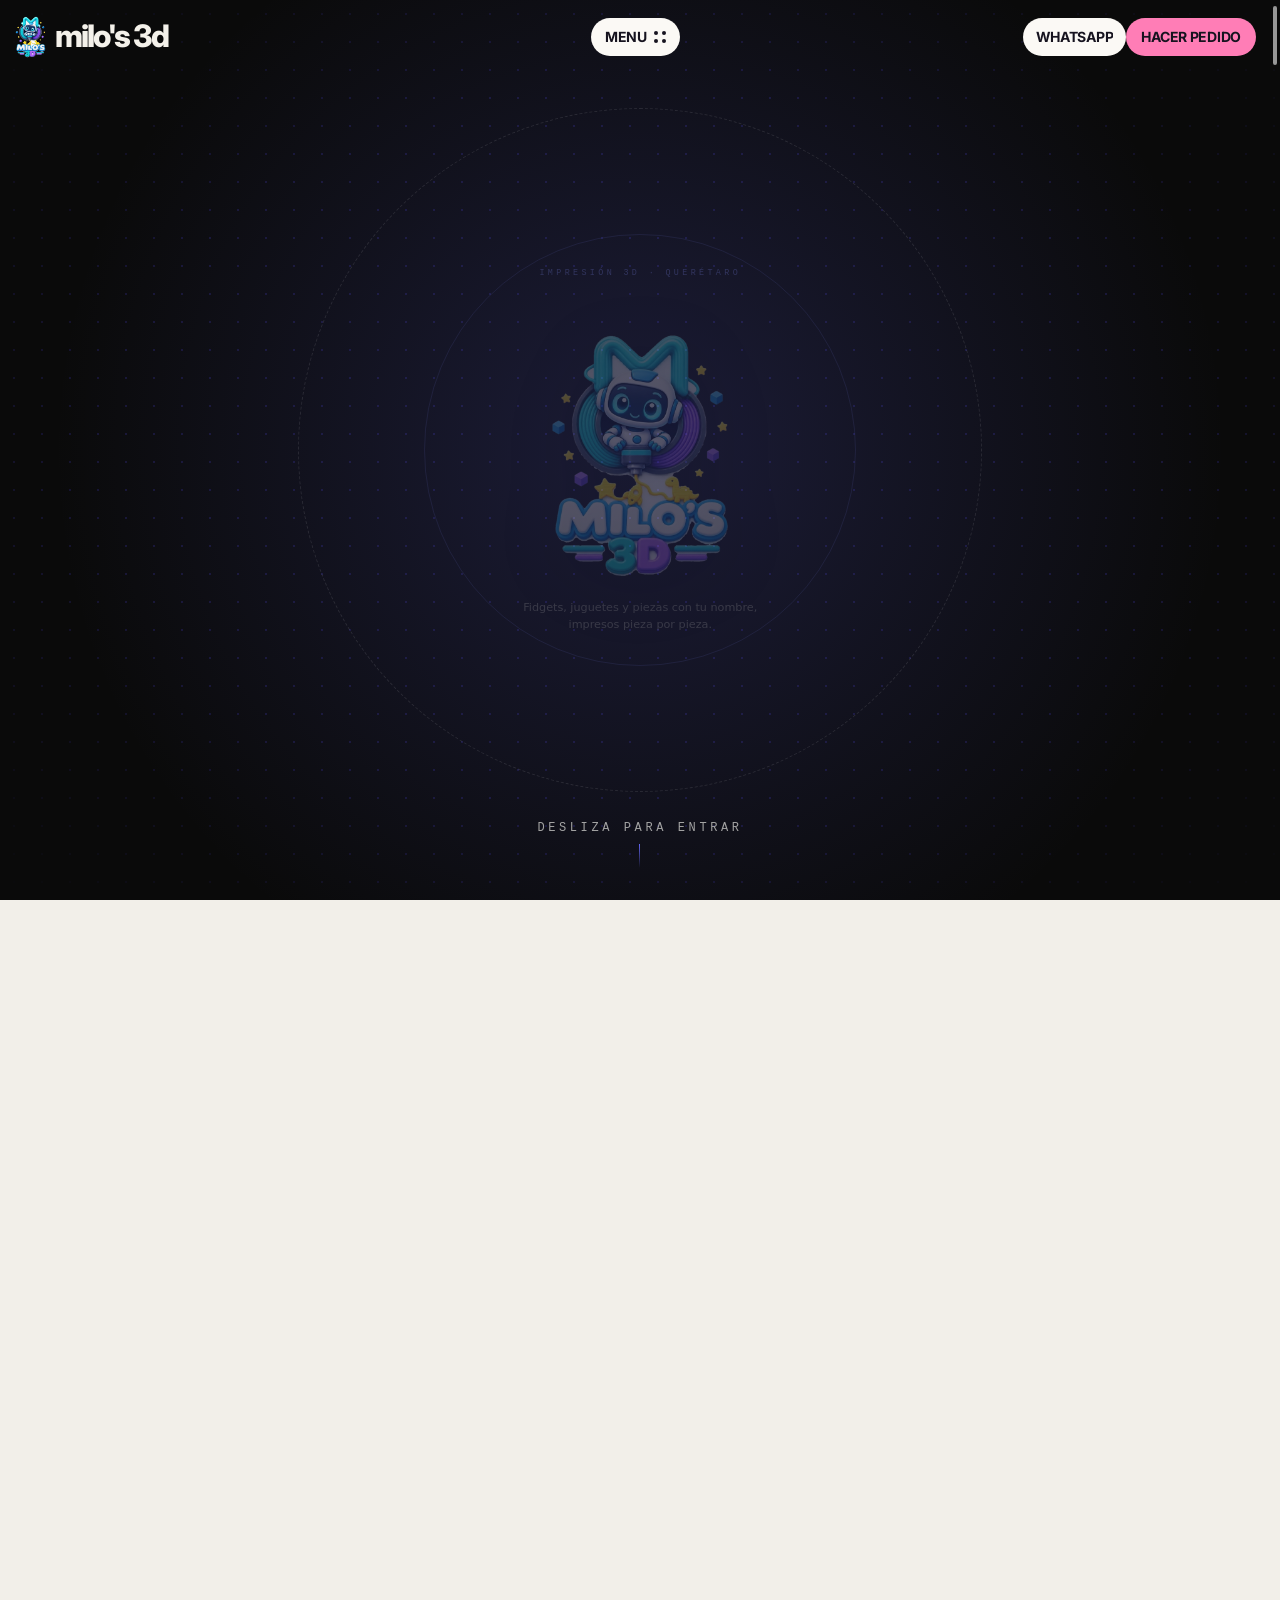
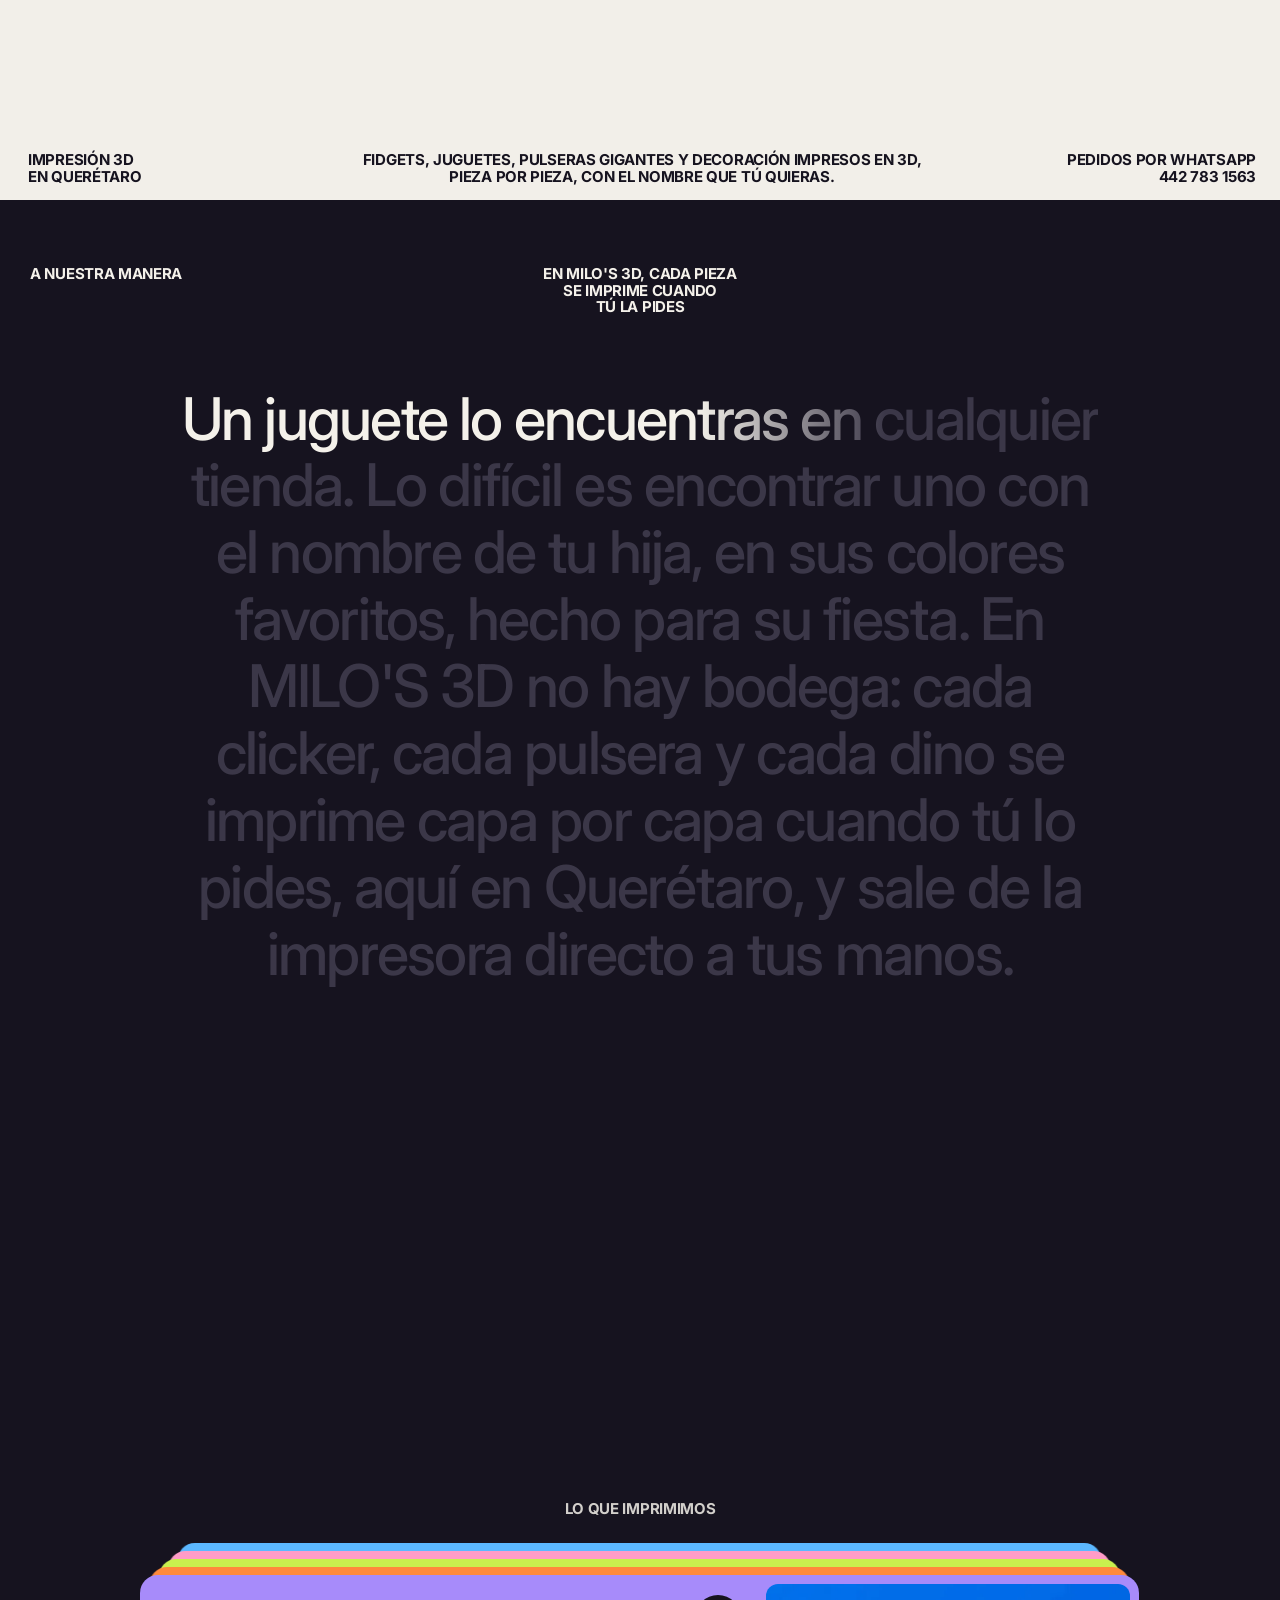
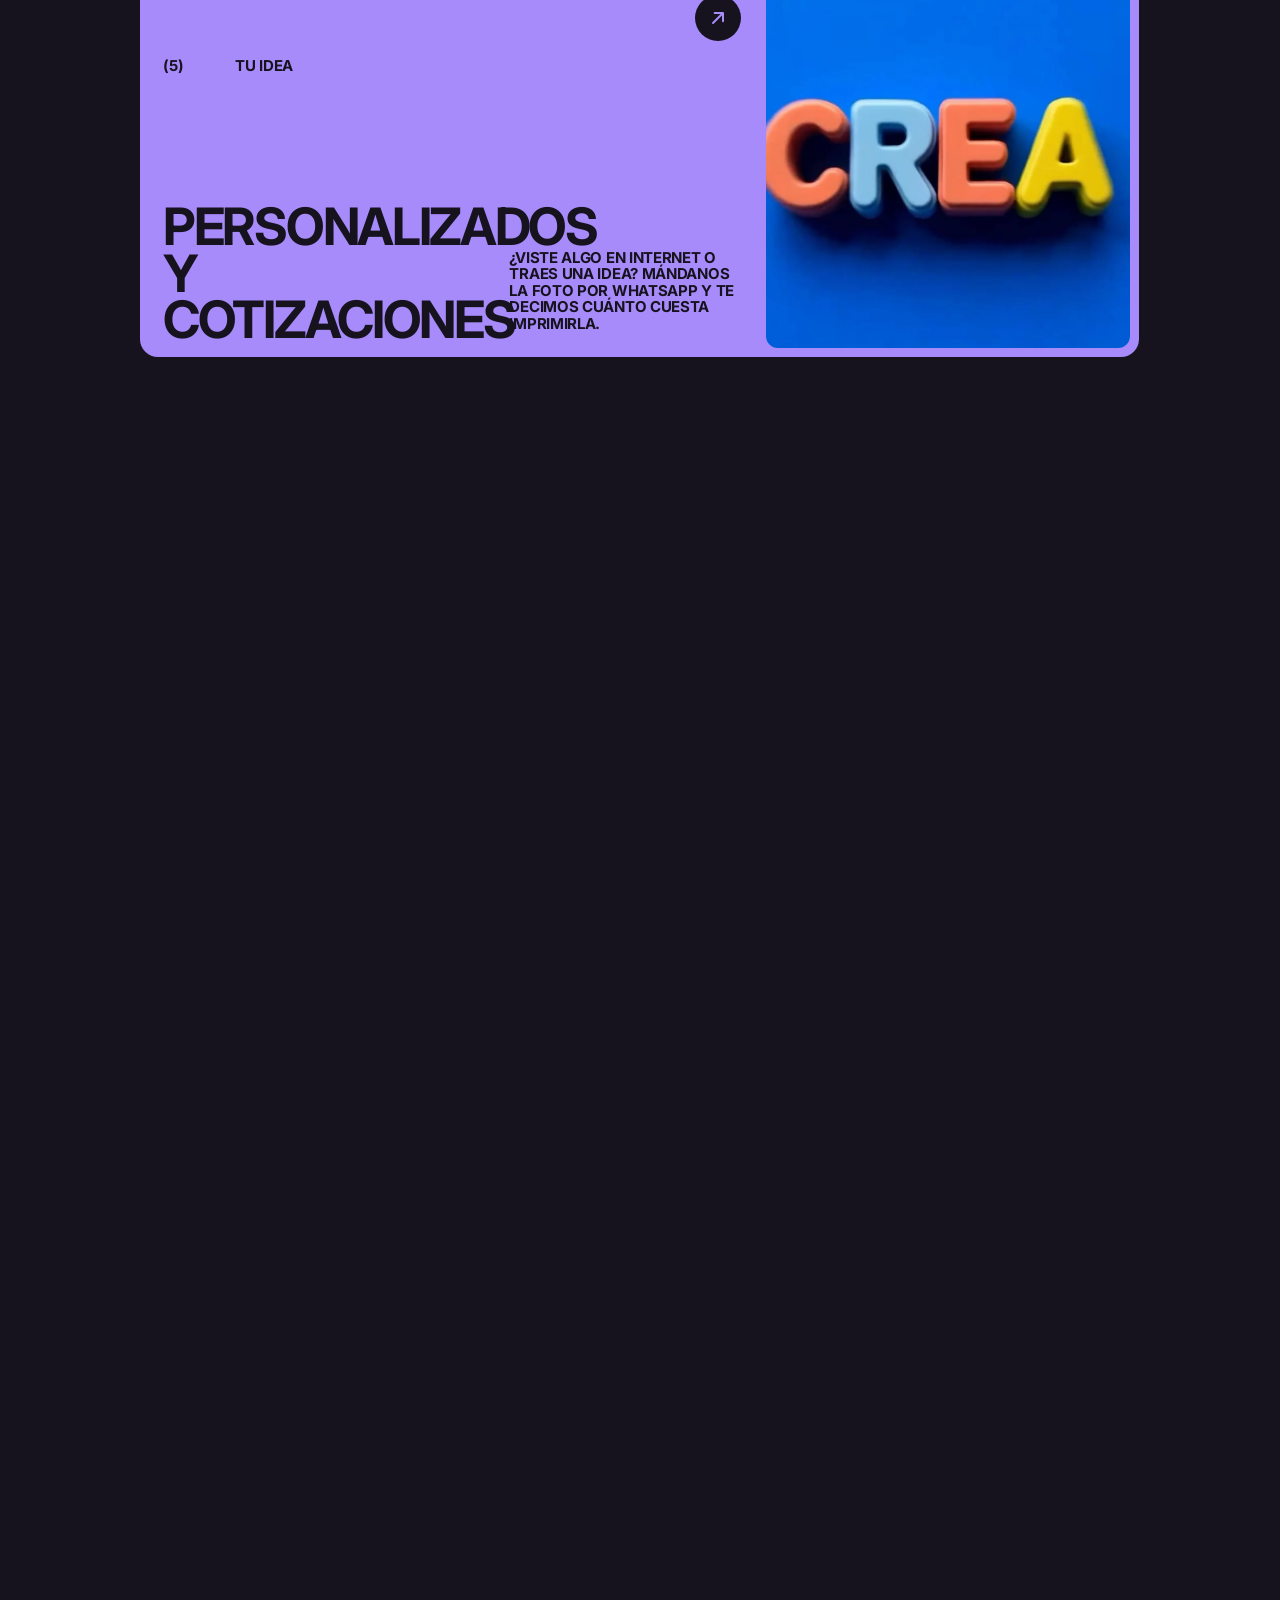
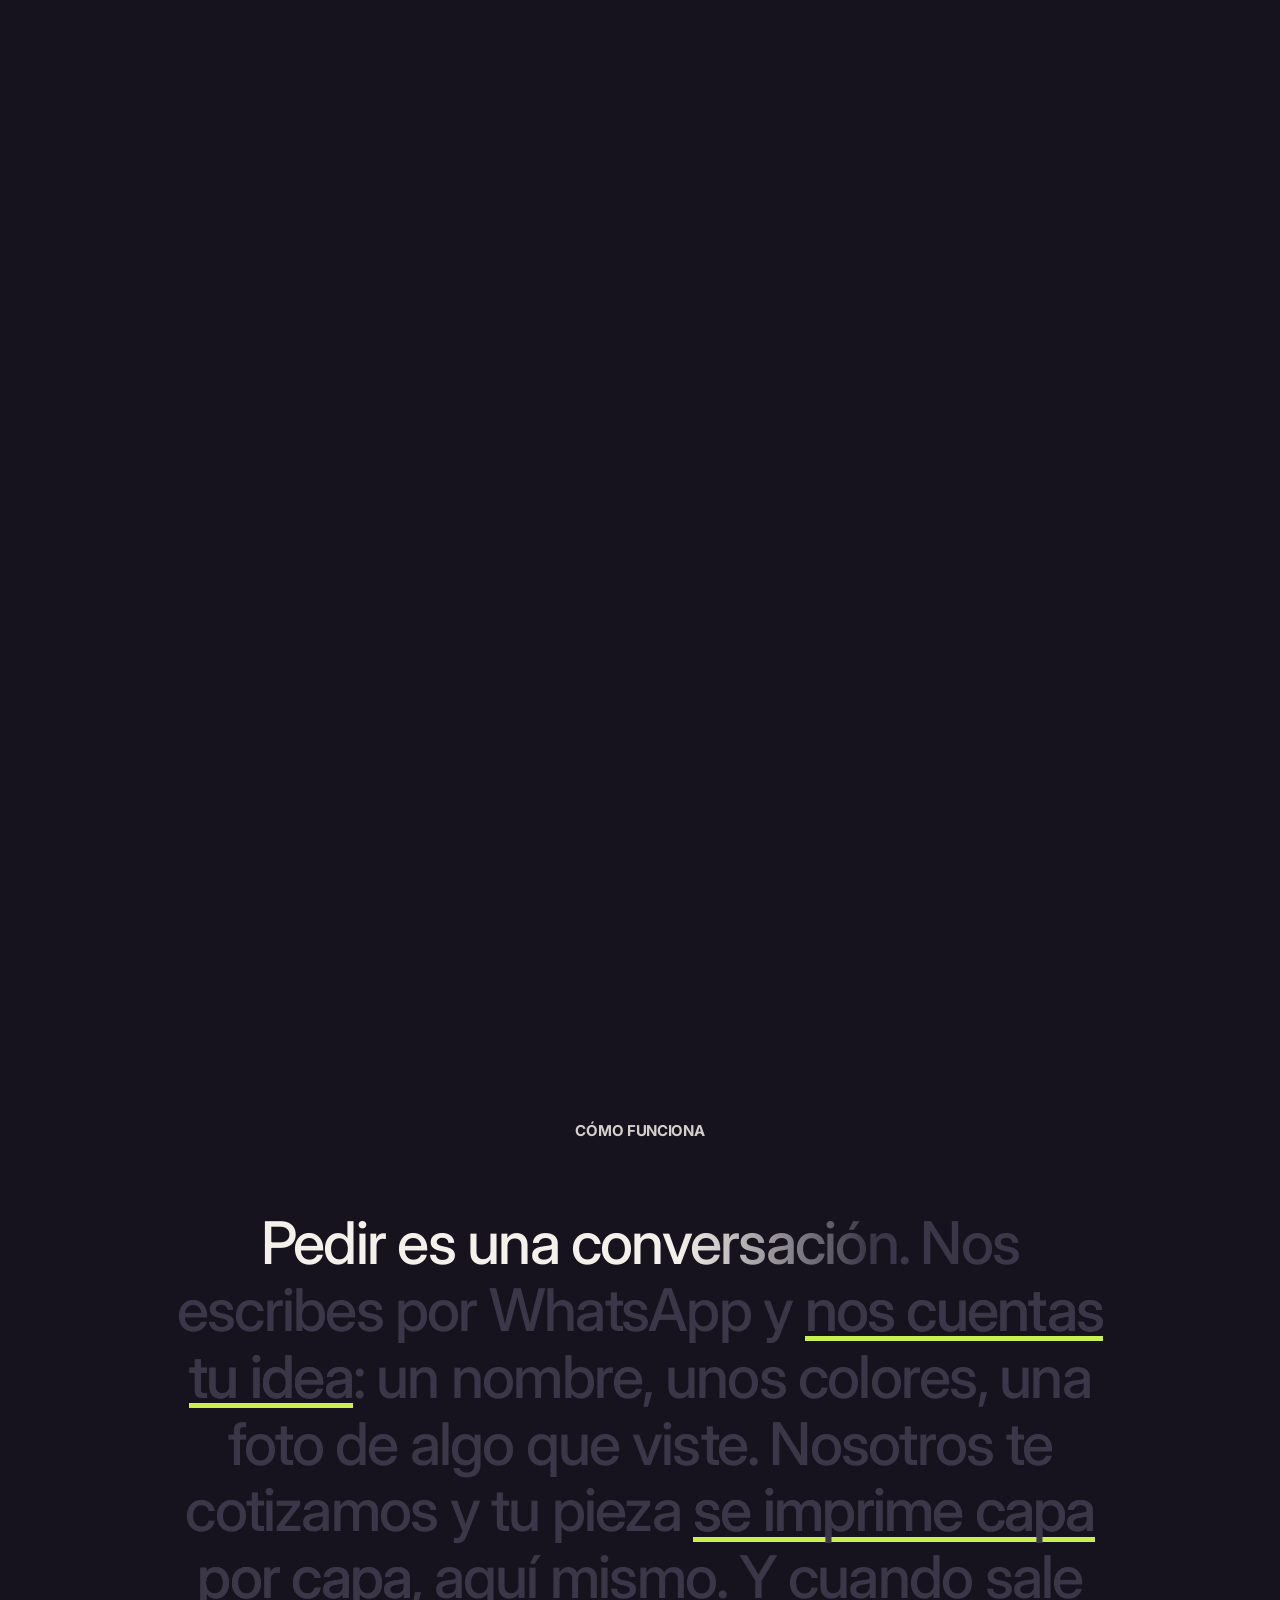
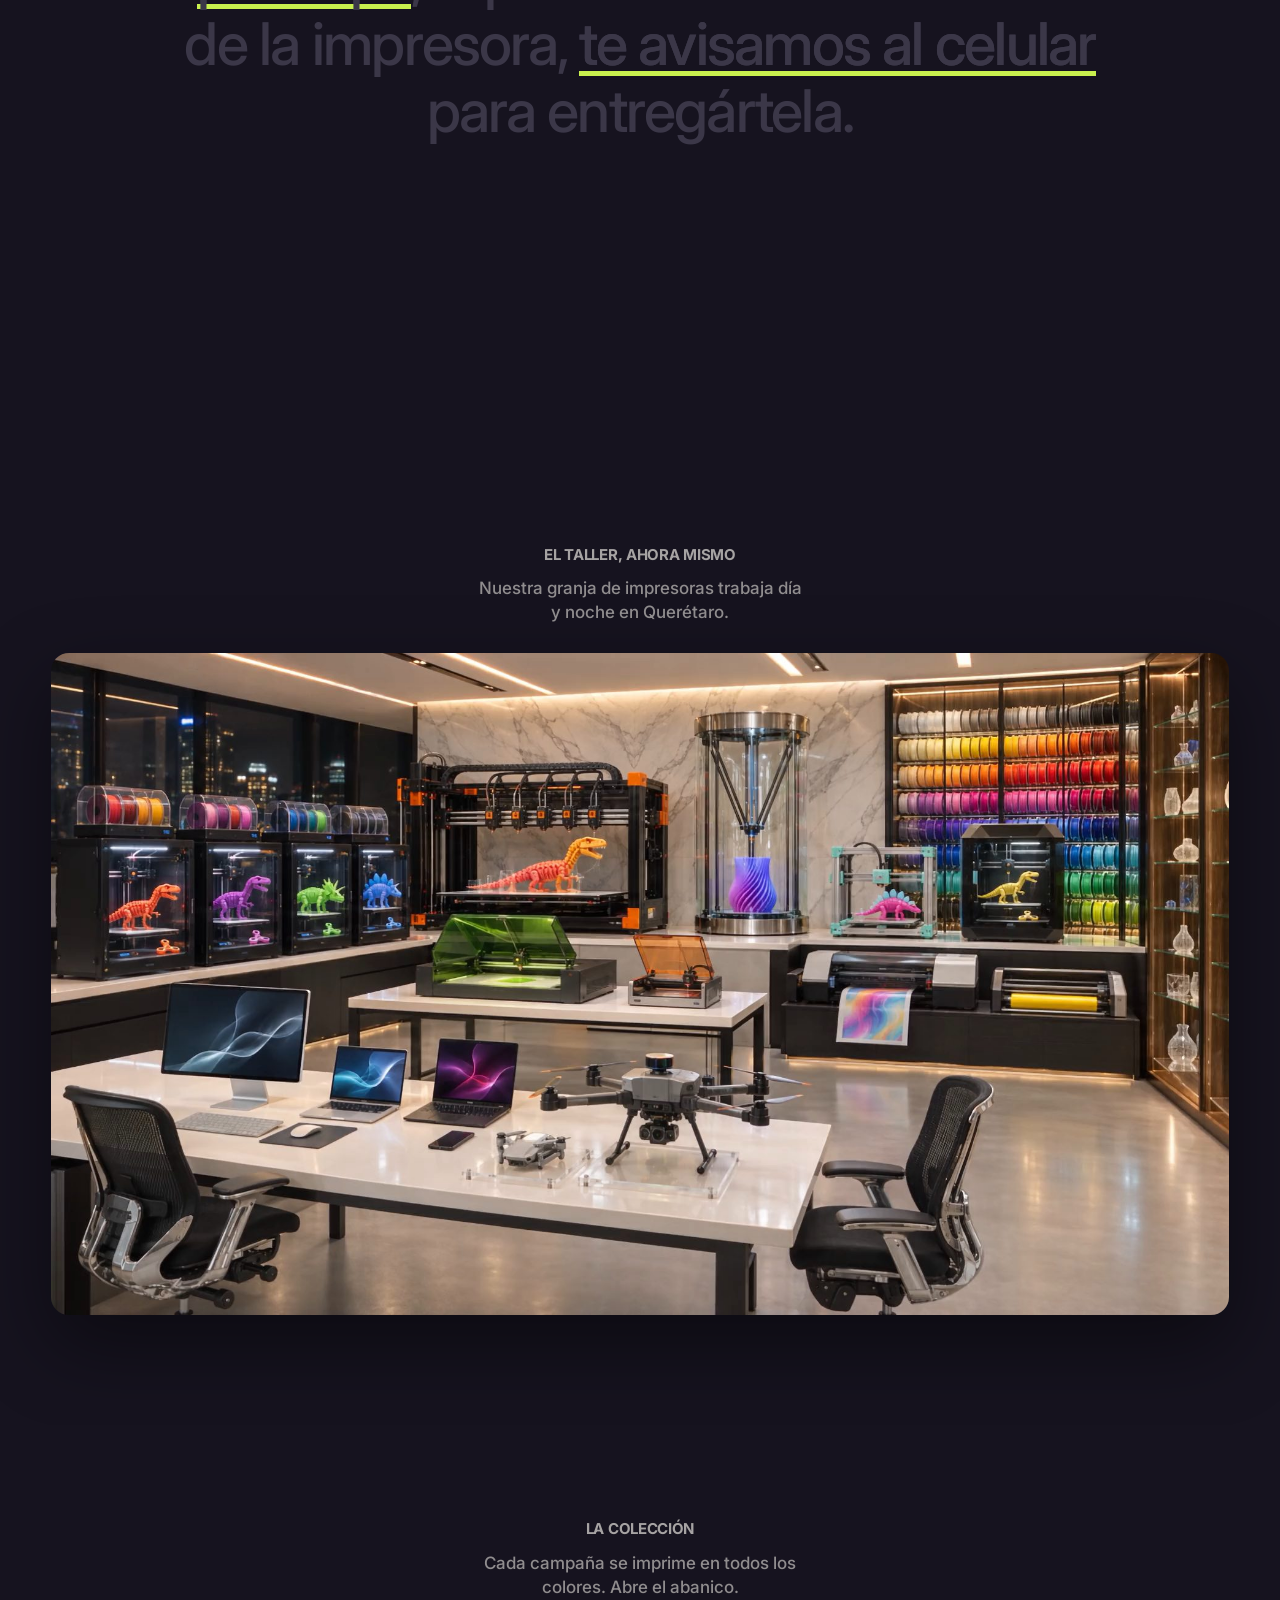
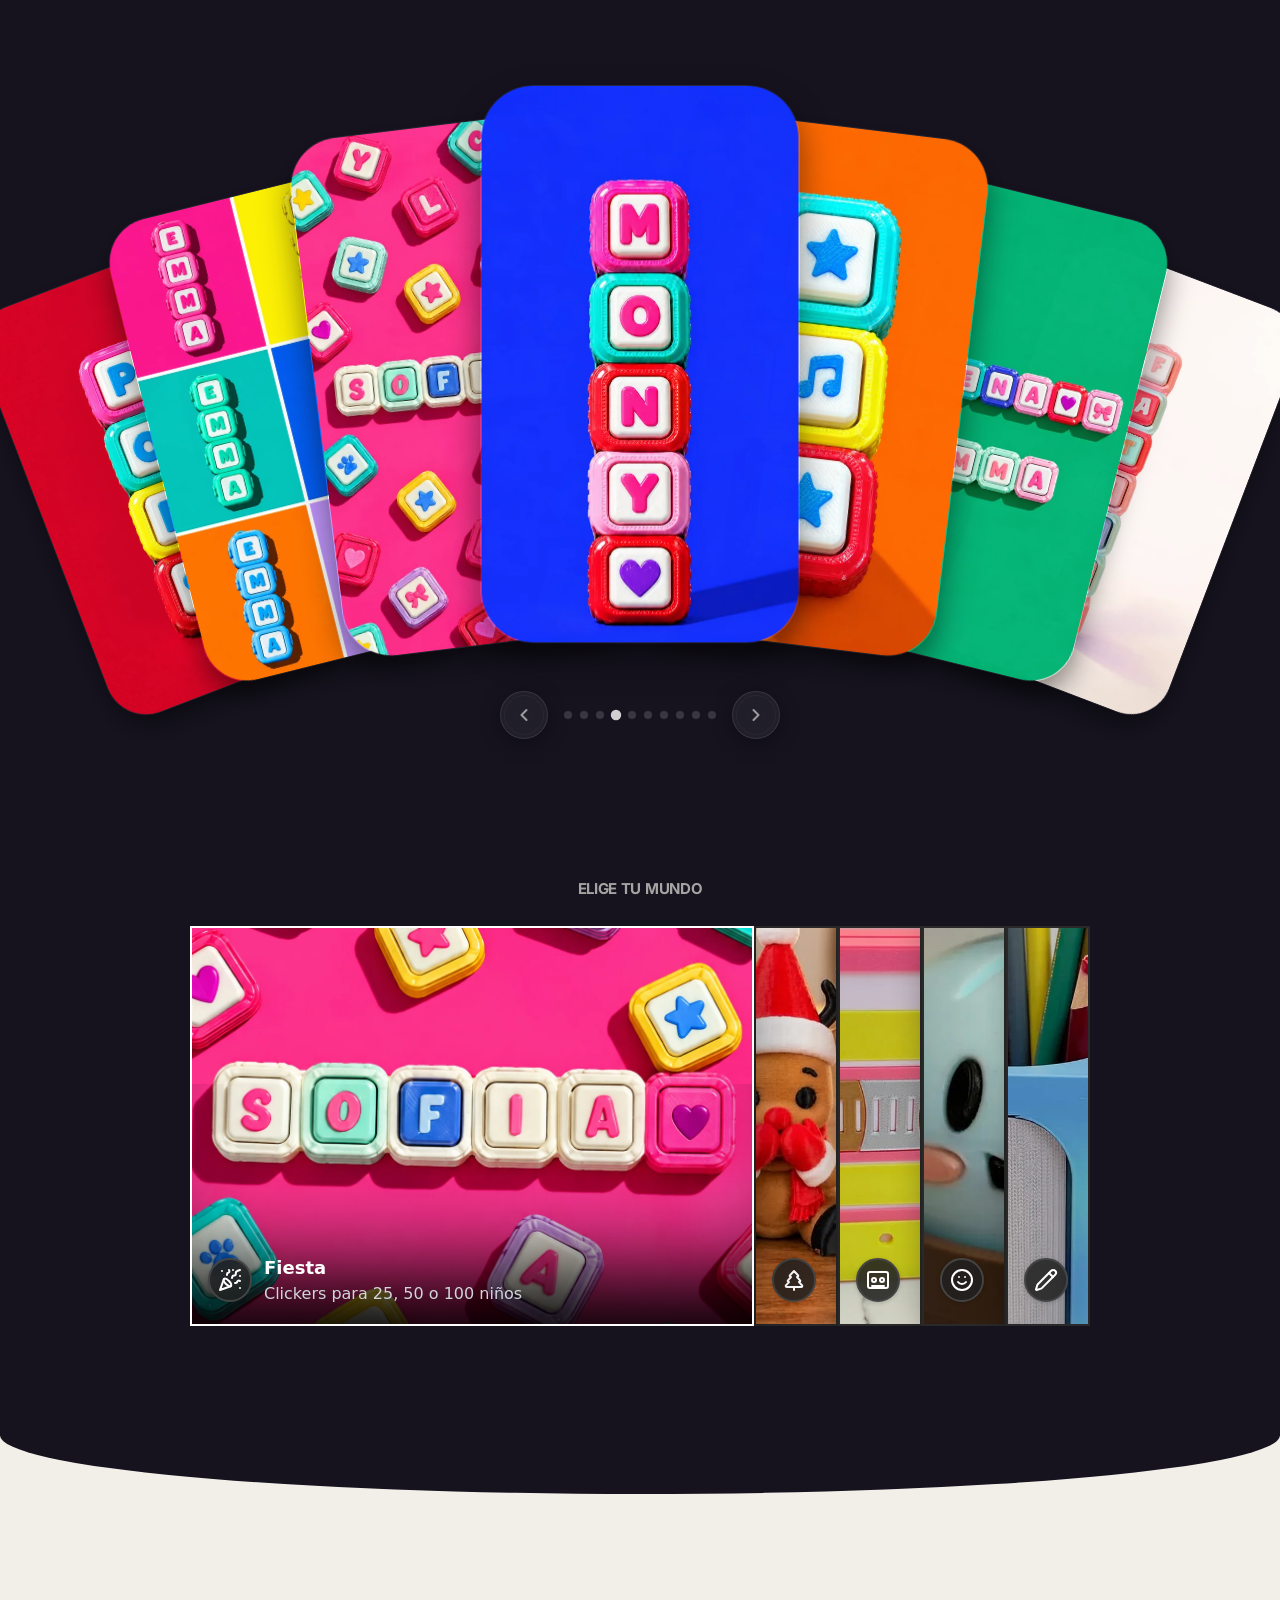
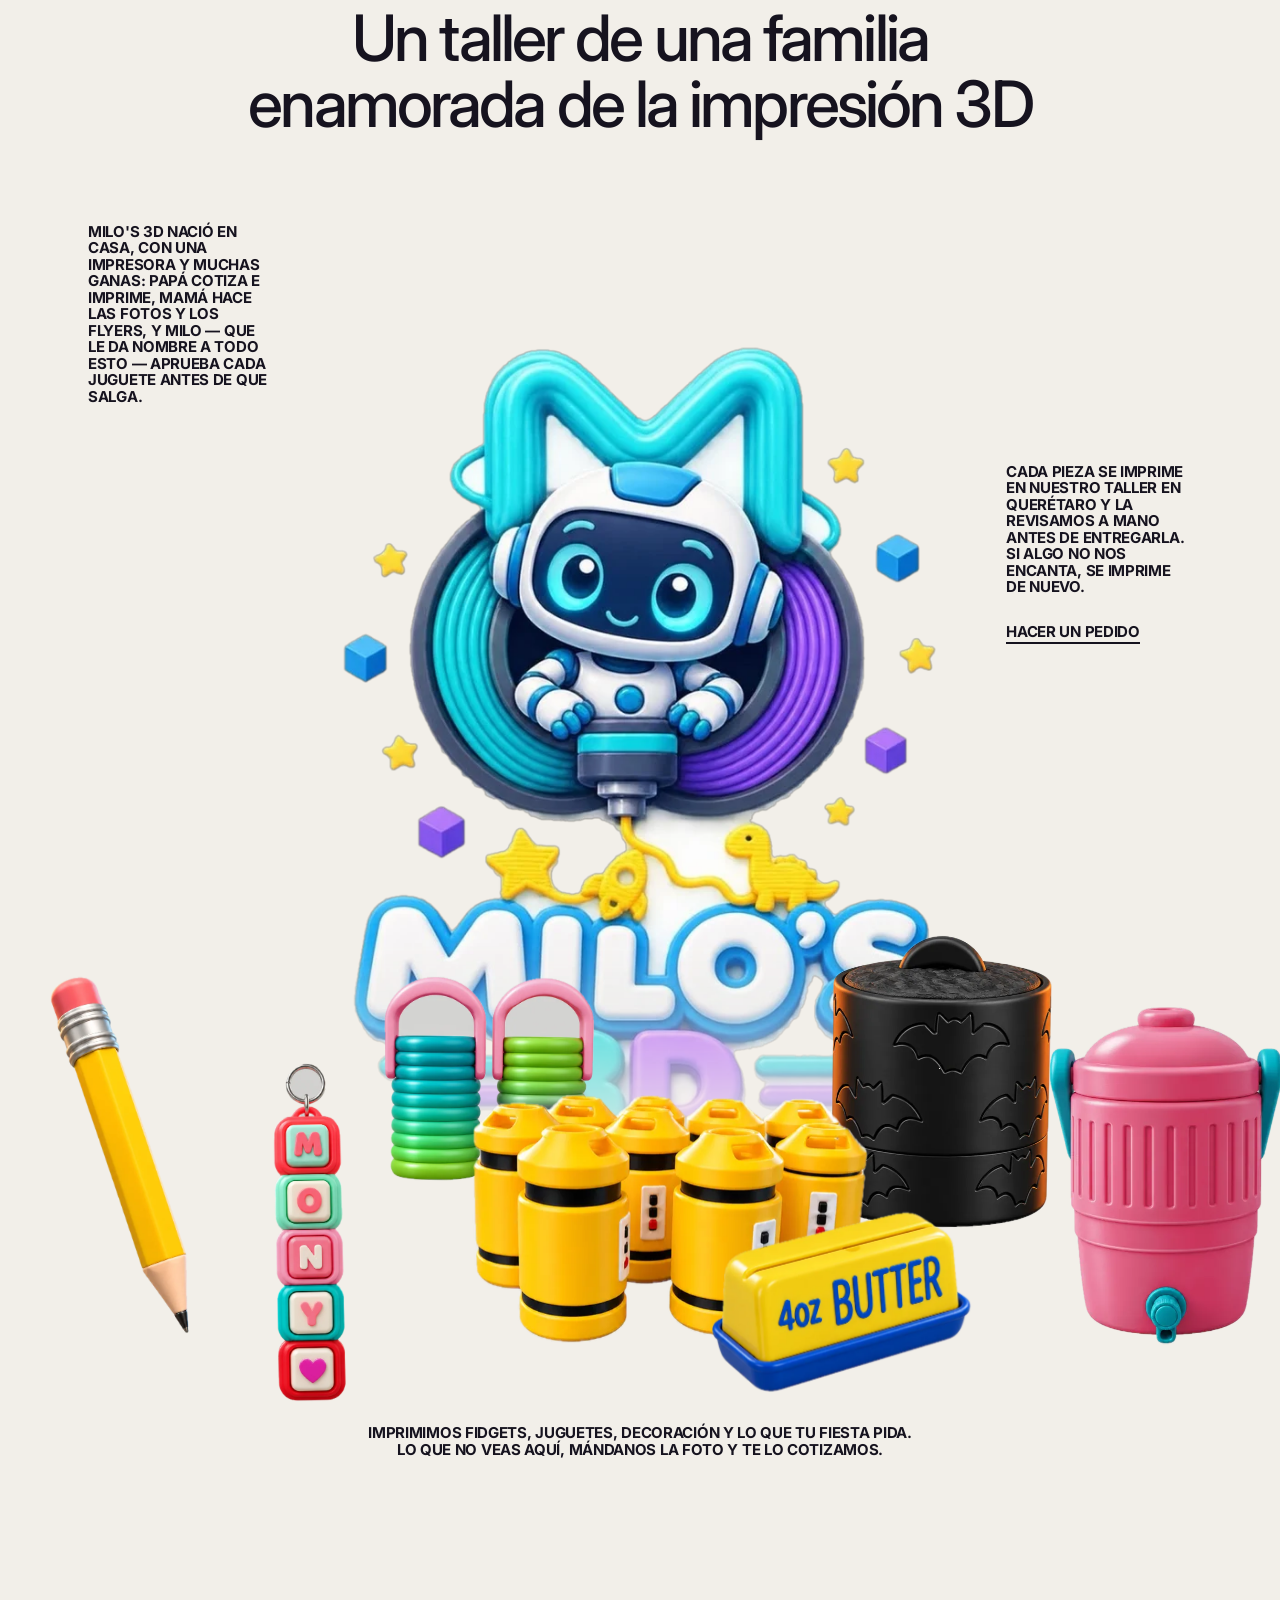
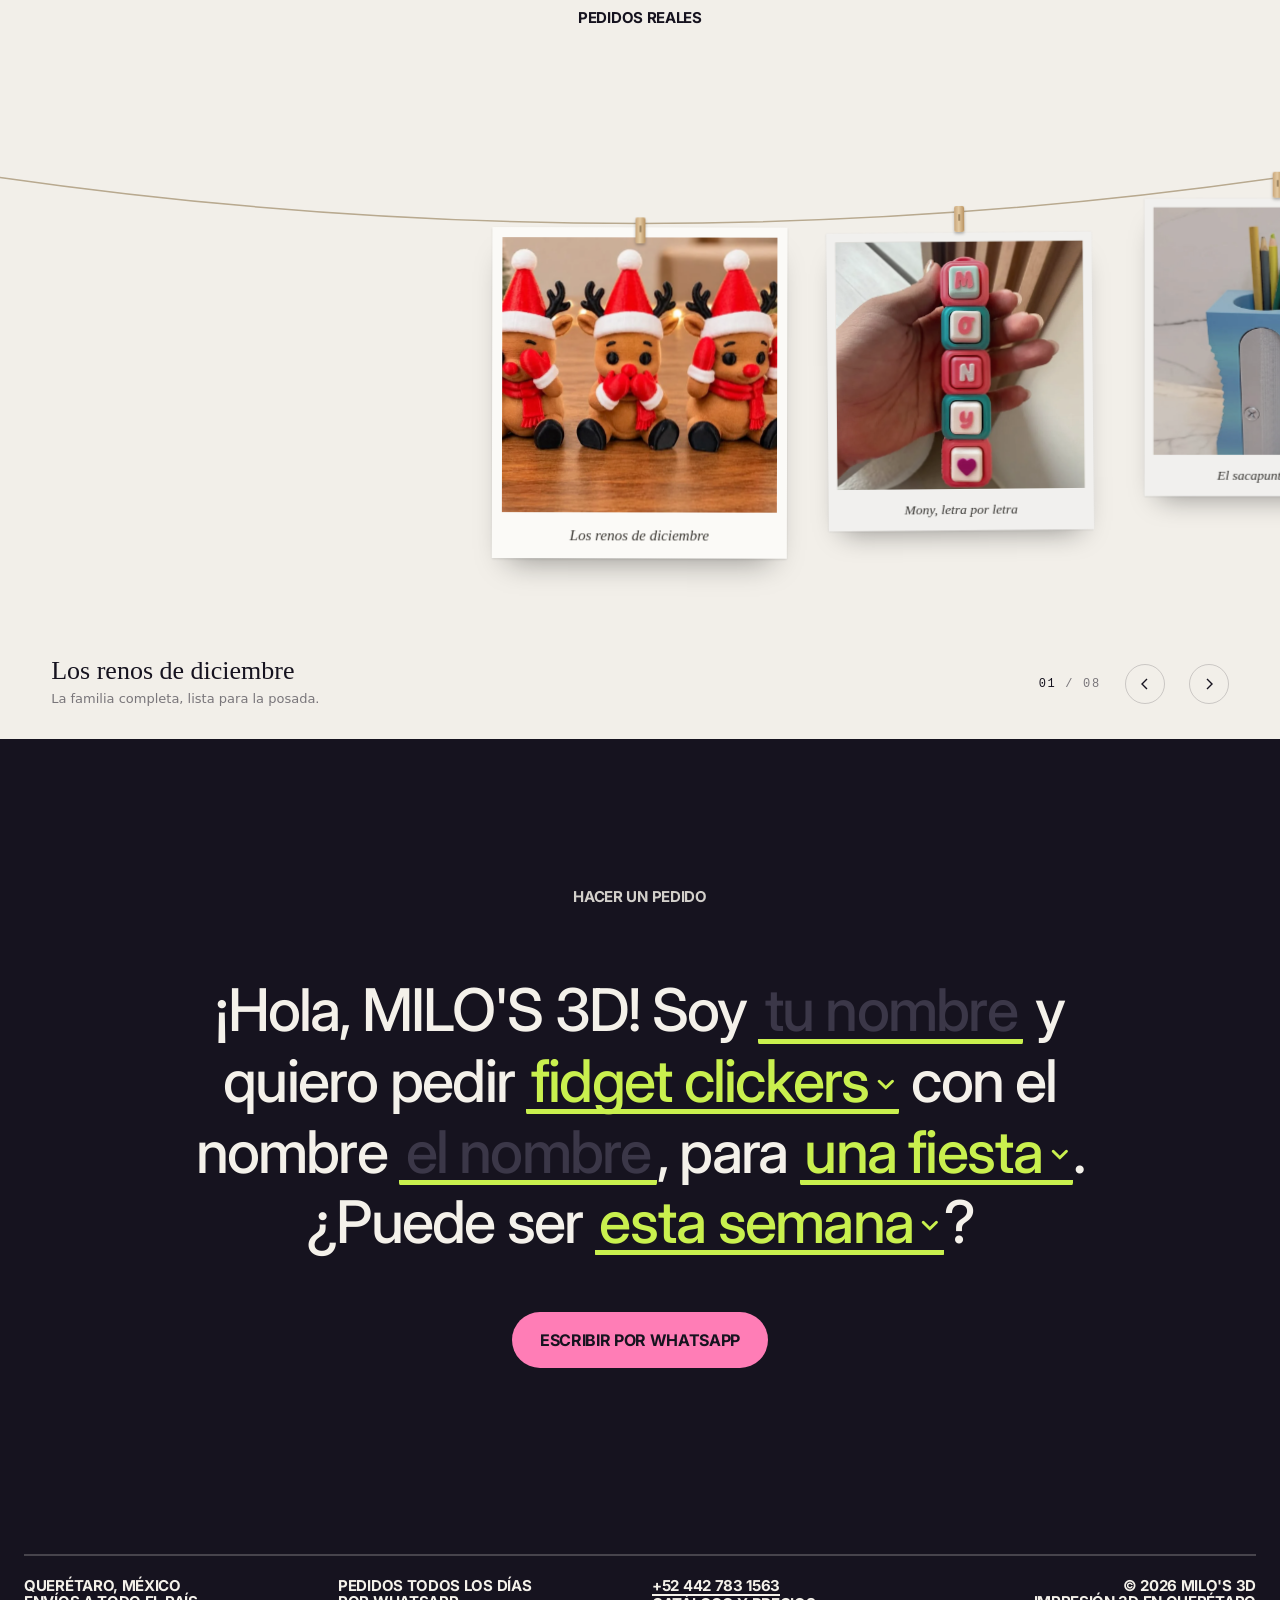
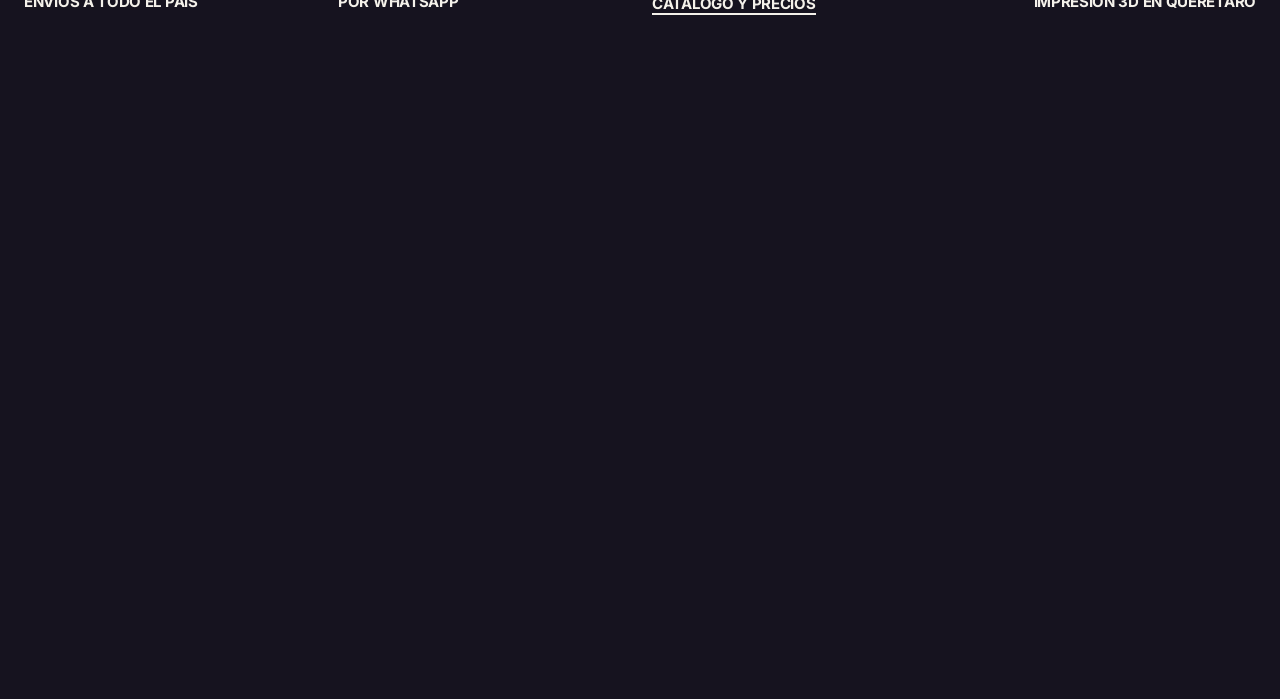
==== commit 0874d0ab: "El catálogo se viste de la casa nueva, el túnel saluda con el logo y el taller es de lujo - catalogo" ====
--- a/index.html
+++ b/index.html
@@ -33,7 +33,7 @@
     })();
   </script>
   <style>html{--fundo:#f2efe9;--escuro:#16131f;background:var(--fundo)}html.tema-limao{--fundo:#e4e2dd;--escuro:#121416}html.tema-piscina{--fundo:#e6eff2;--escuro:#0d1b36}html.tema-caramelo{--fundo:#f6ecdd;--escuro:#2a150c}body{margin:0}html:not(.assentou) *,html:not(.assentou) :before,html:not(.assentou) :after{transition:none!important}html:not(.assentou) .objetos,html:not(.assentou) .vitrine{opacity:0}.abertura{z-index:90;pointer-events:none;display:none;position:fixed;inset:0;overflow:hidden}.abertura-on .abertura{pointer-events:auto;display:block}.abertura__cortina{width:100%;height:100%;display:block;position:absolute;inset:0}.abertura__cortina path{fill:var(--escuro)}</style>
-  <script type="module" crossorigin src="./assets/index-DQXEXE8M.js"></script>
+  <script type="module" crossorigin src="./assets/index-POJR50IW.js"></script>
   <link rel="stylesheet" crossorigin href="./assets/index-wdctOV2Y.css">
 </head>
 <body>
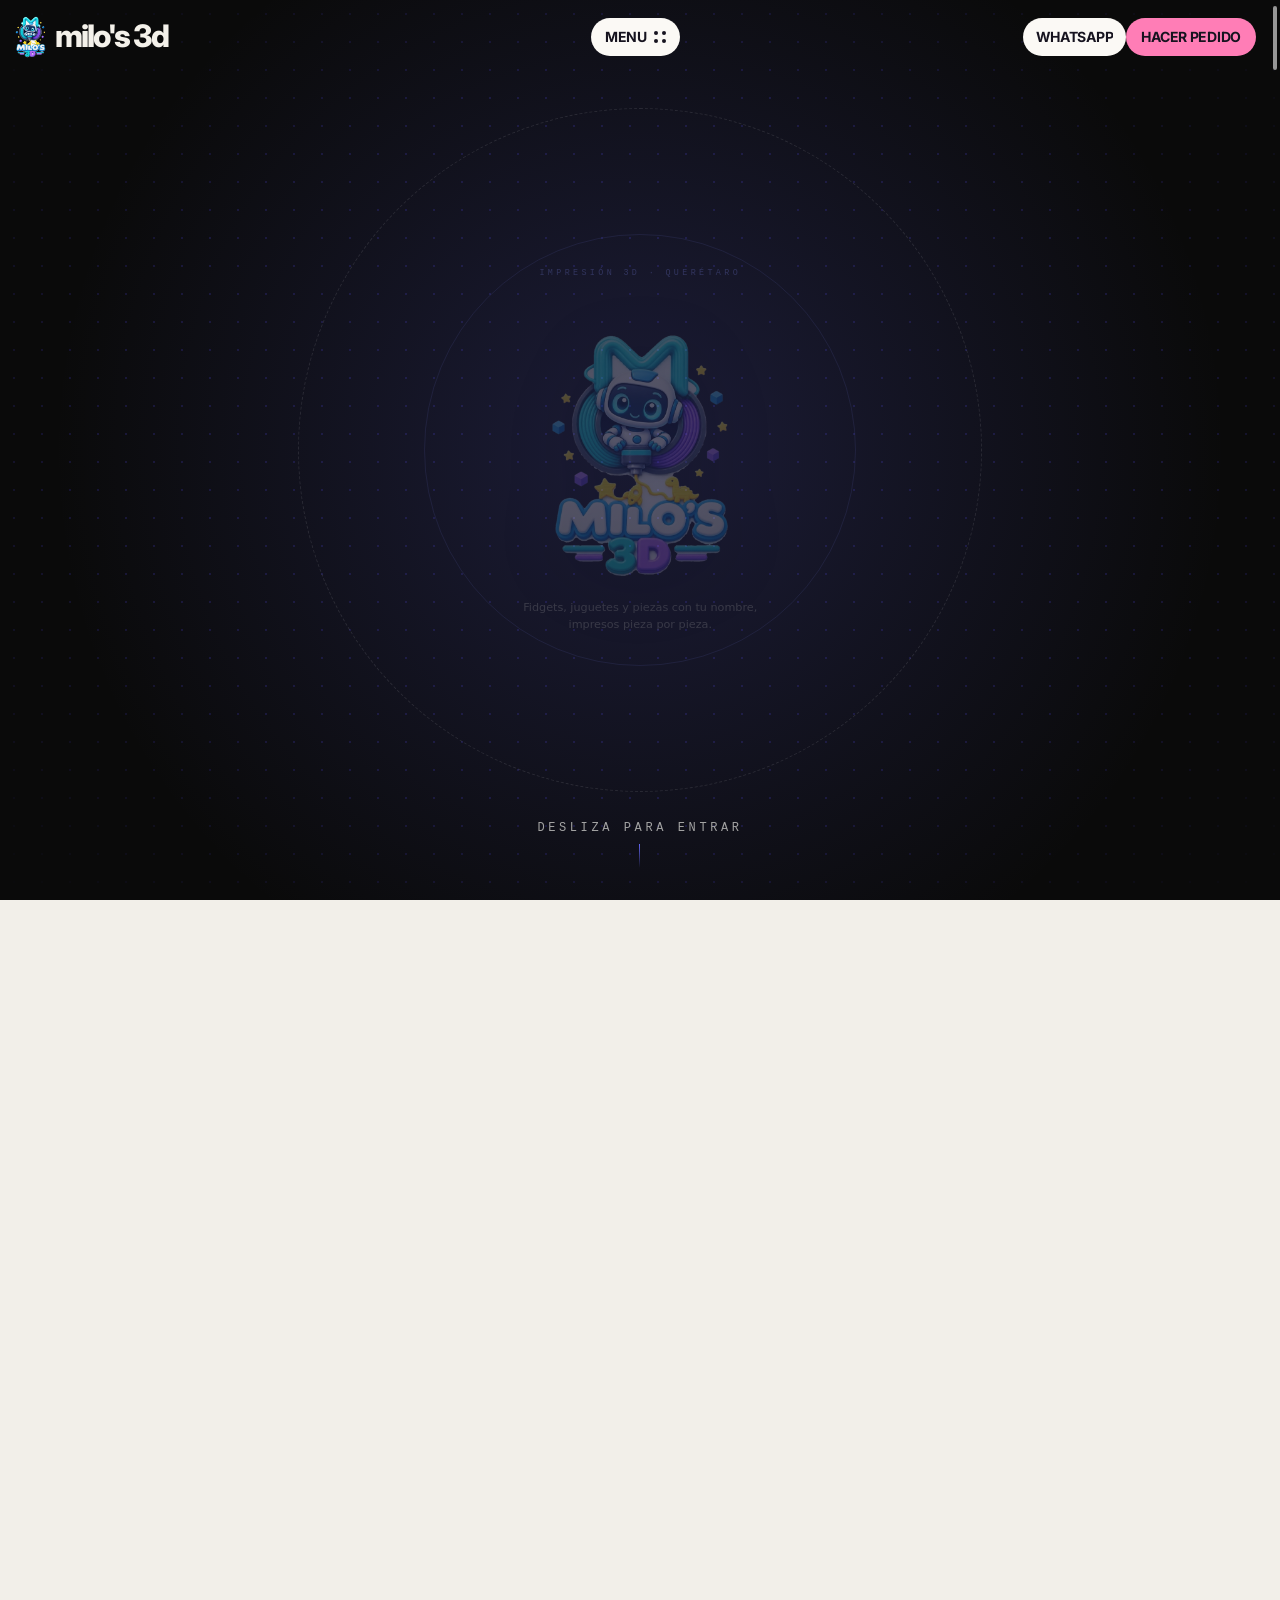
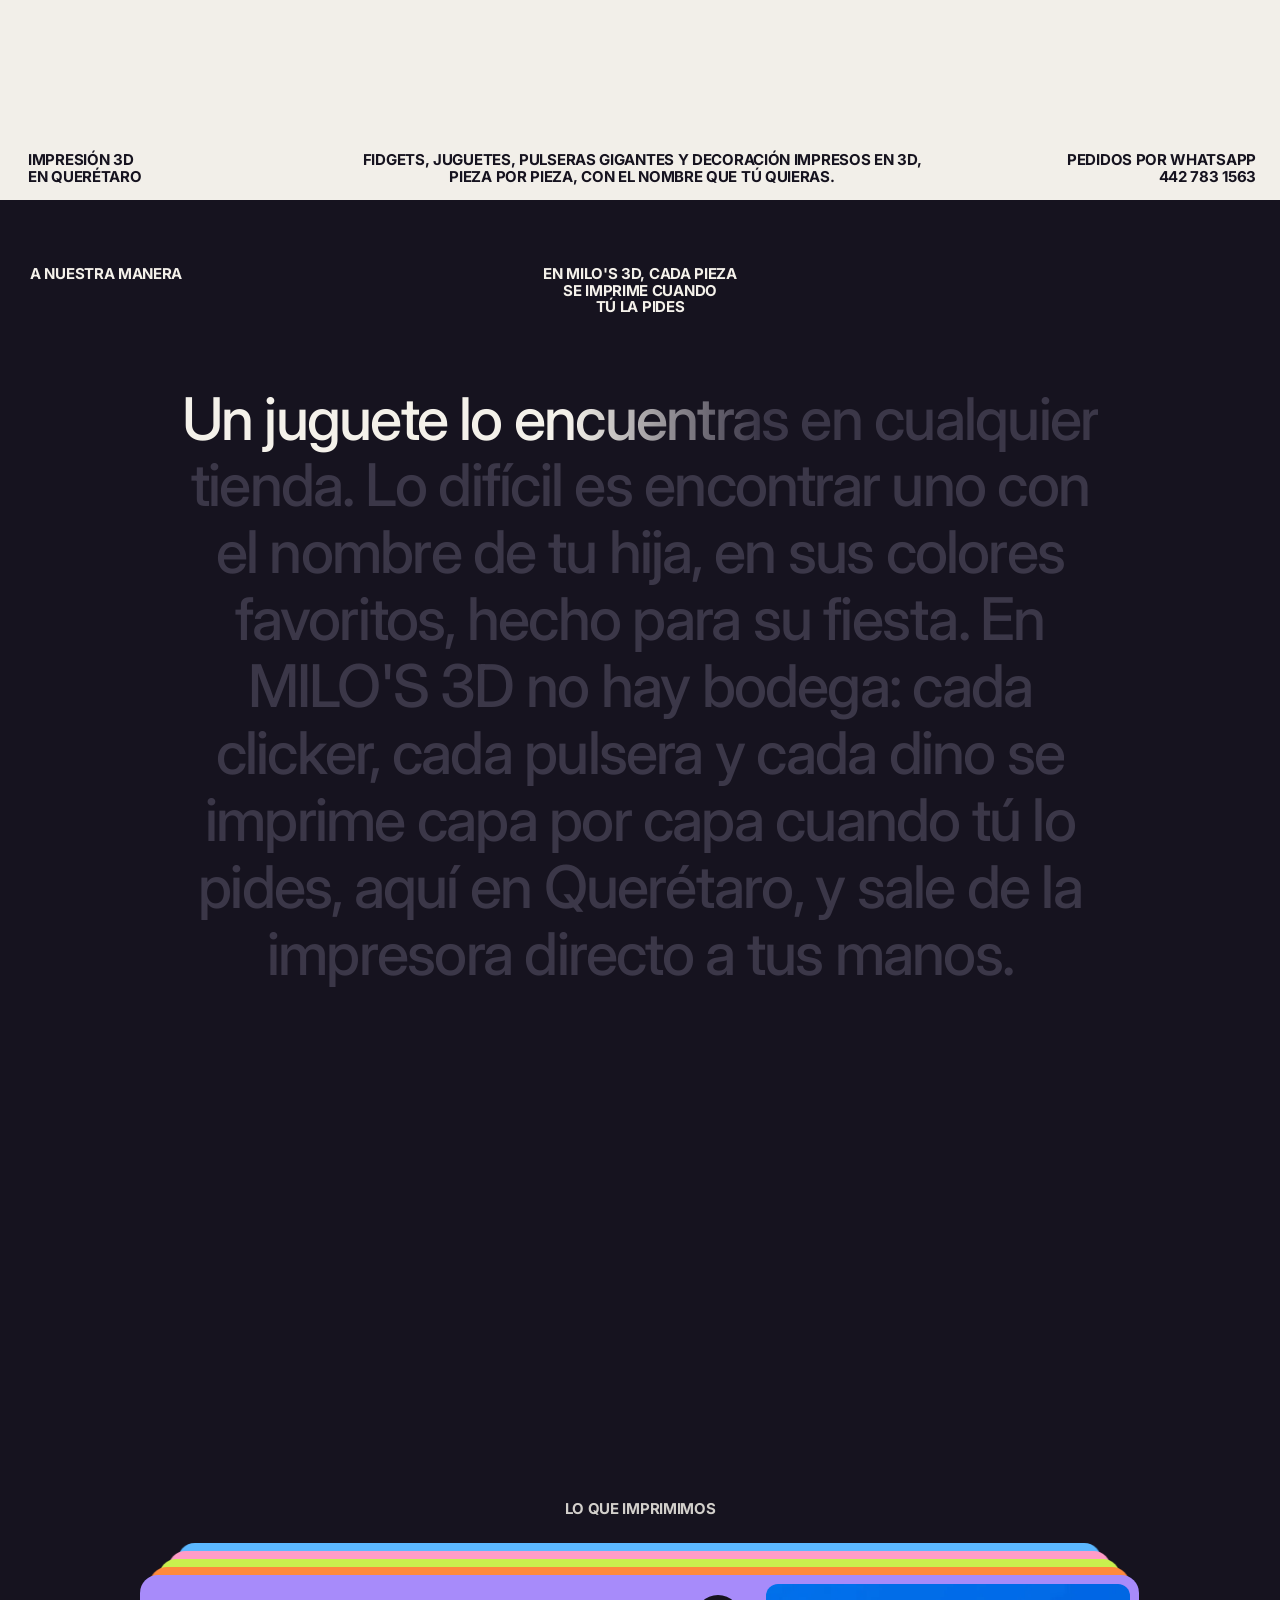
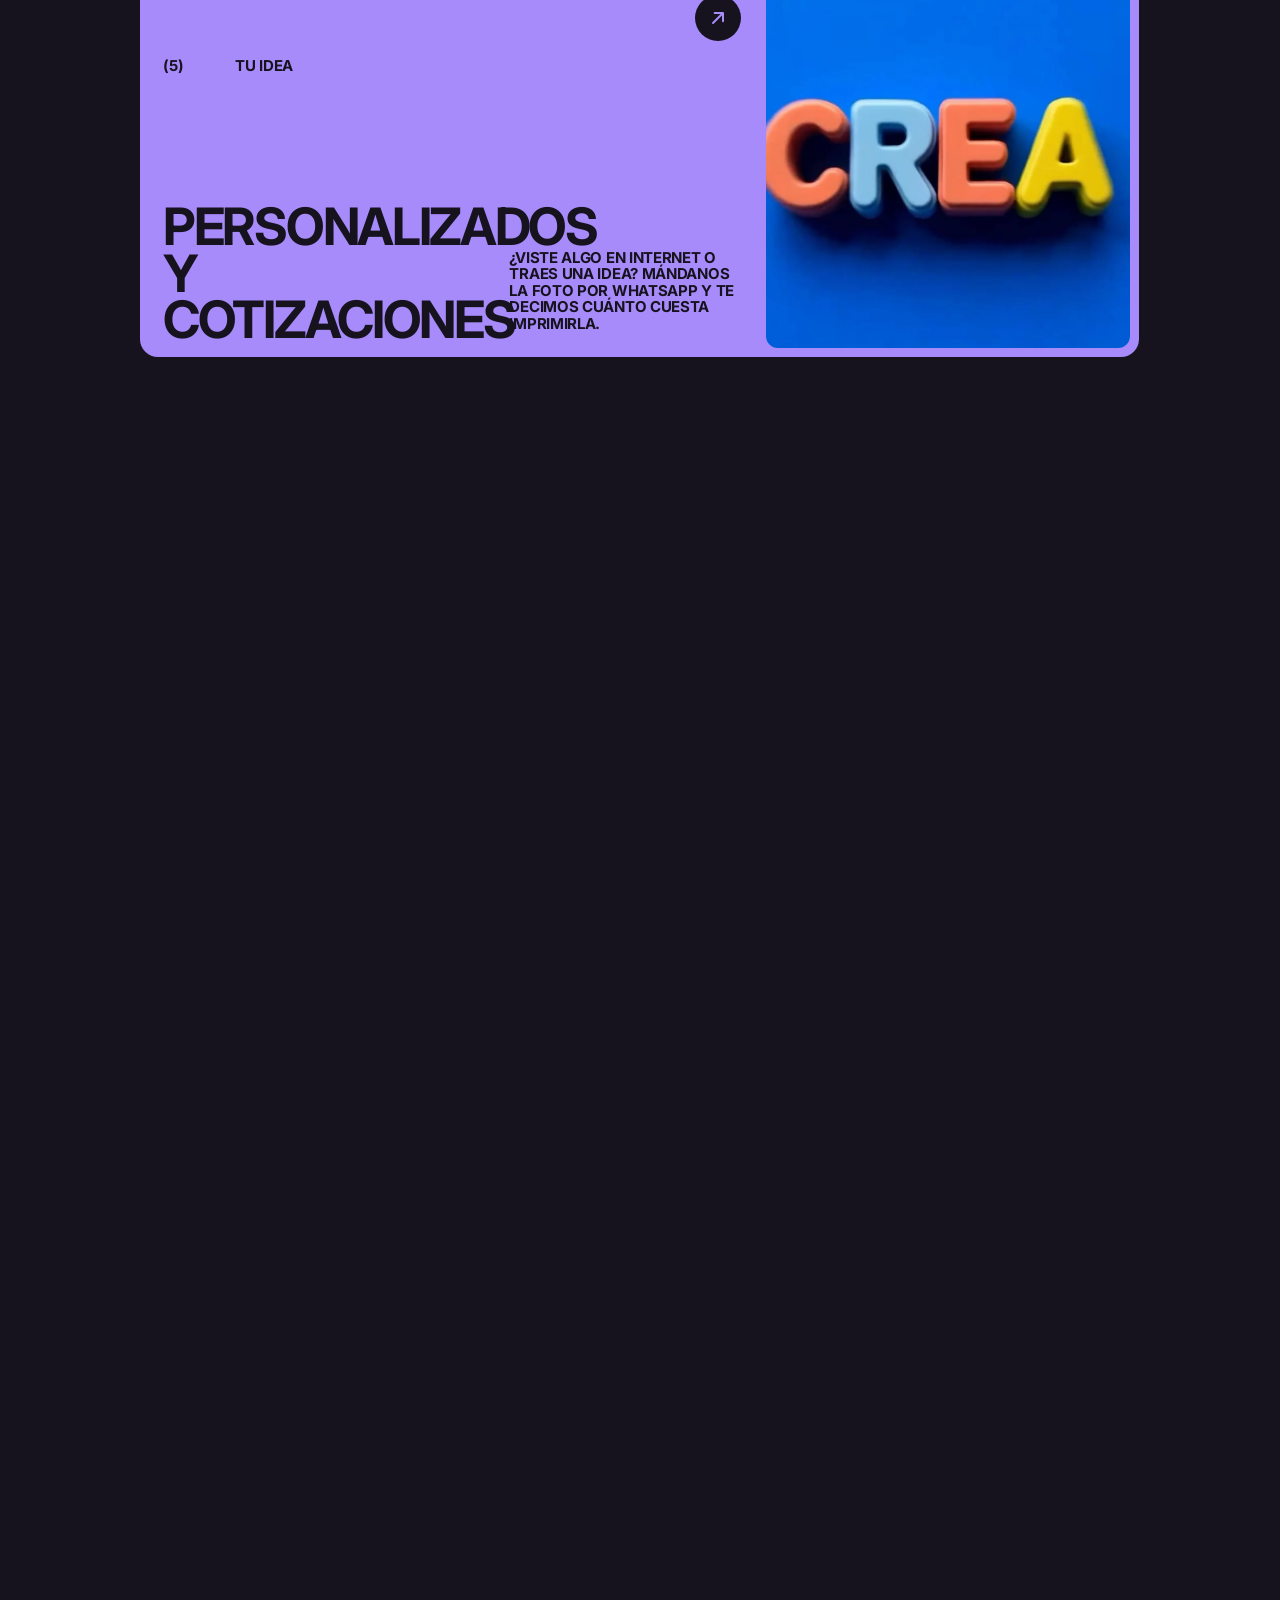
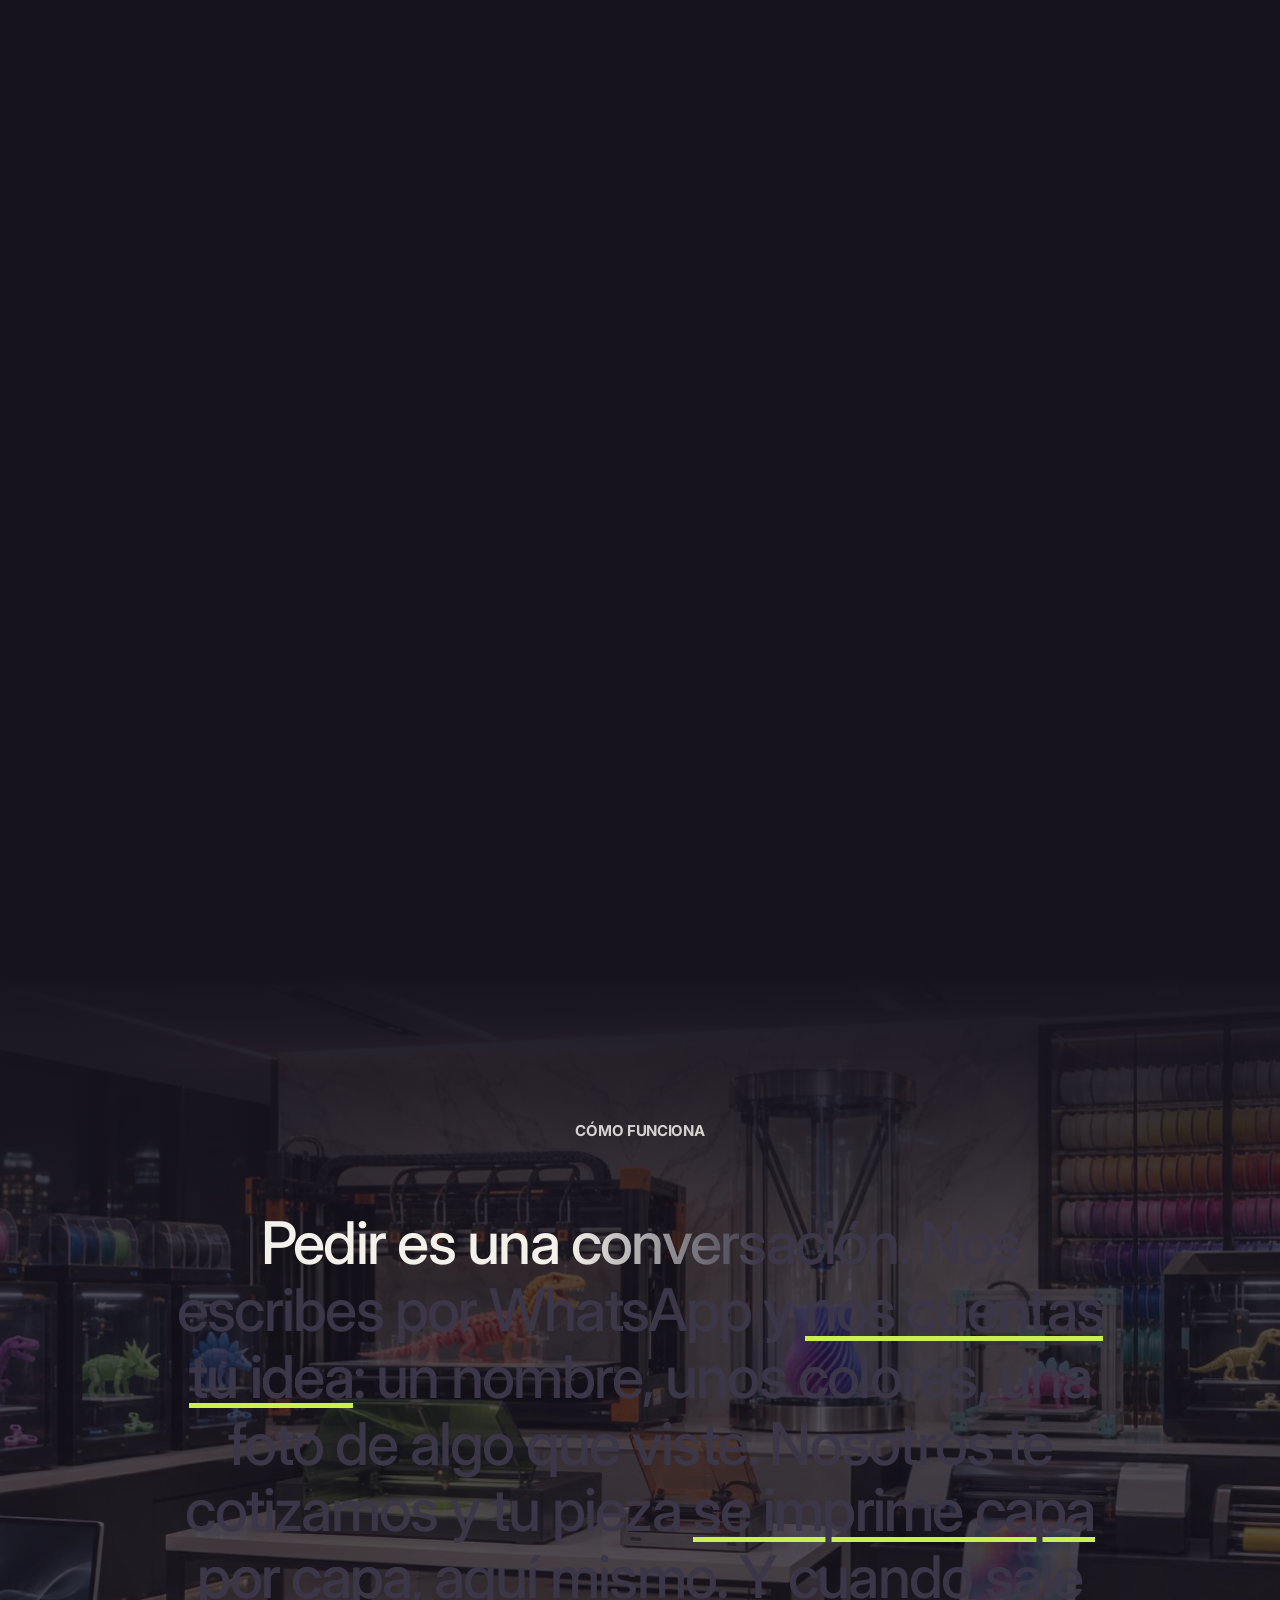
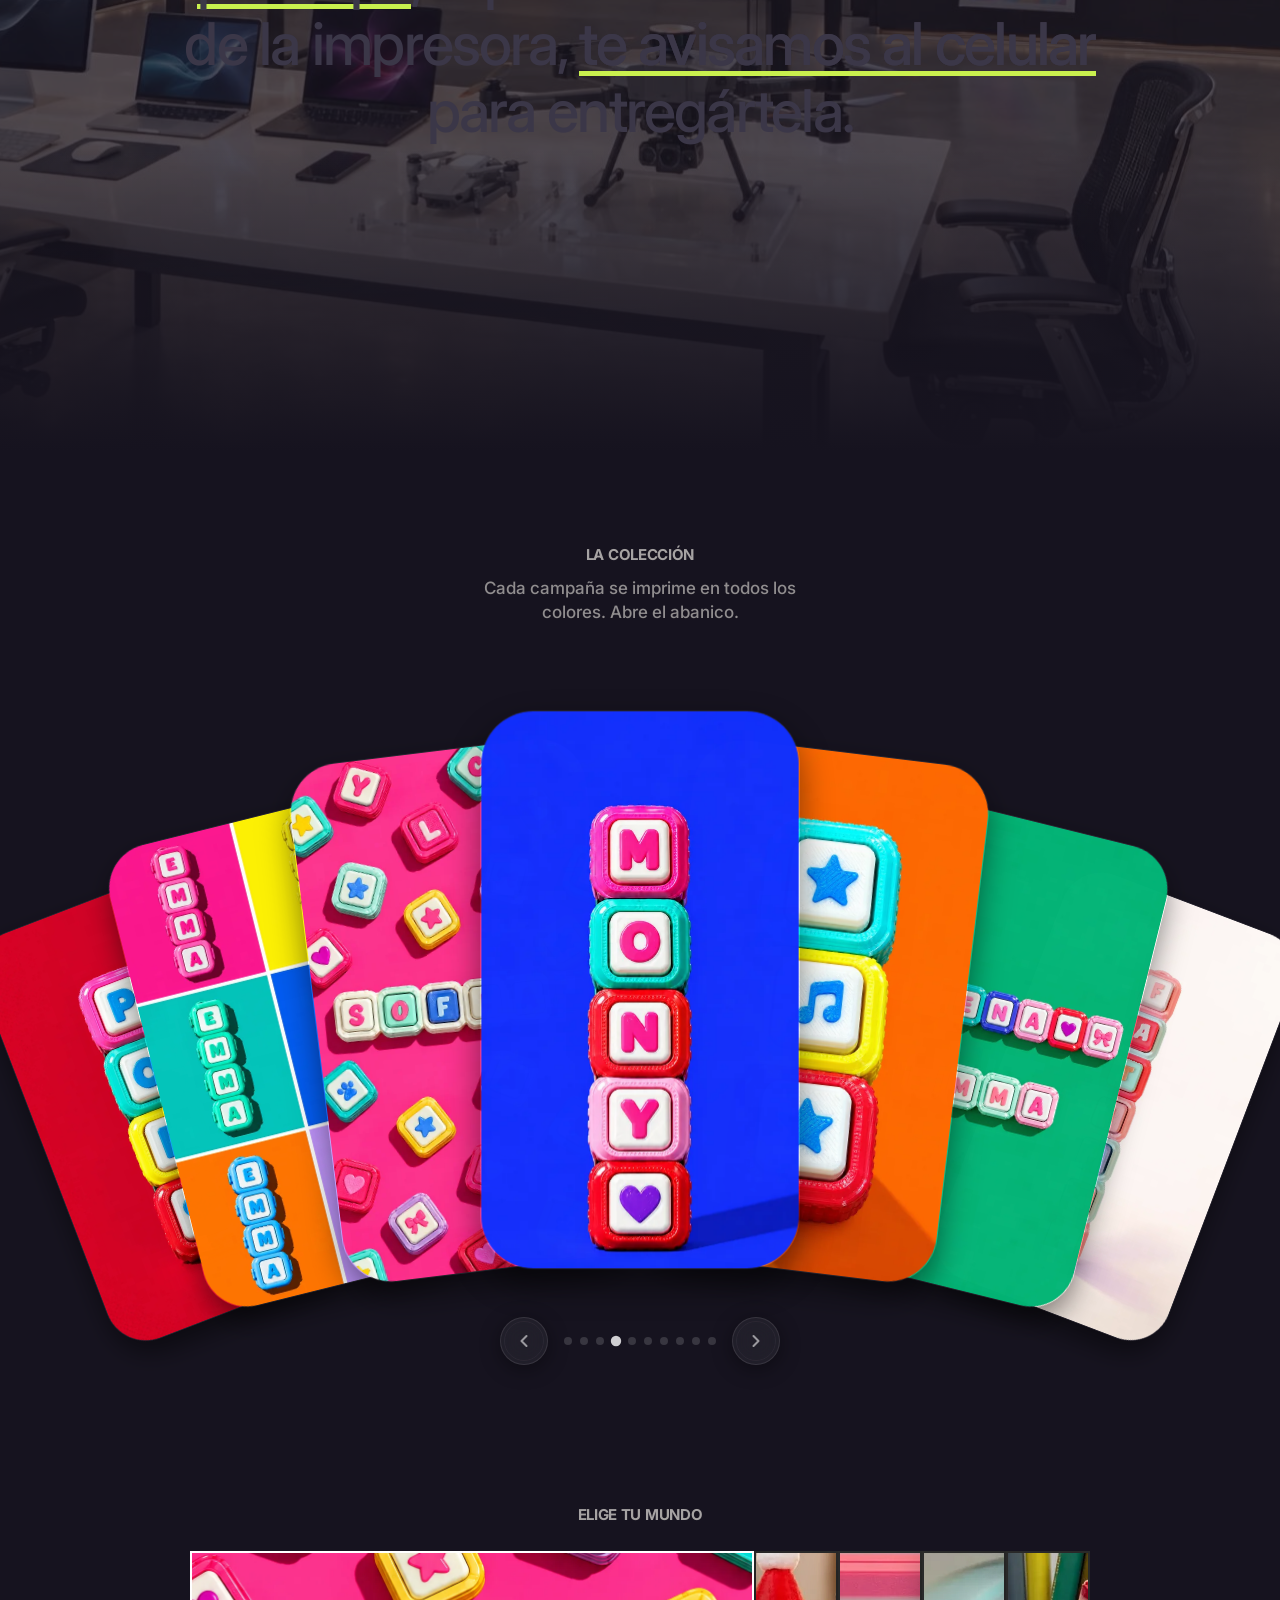
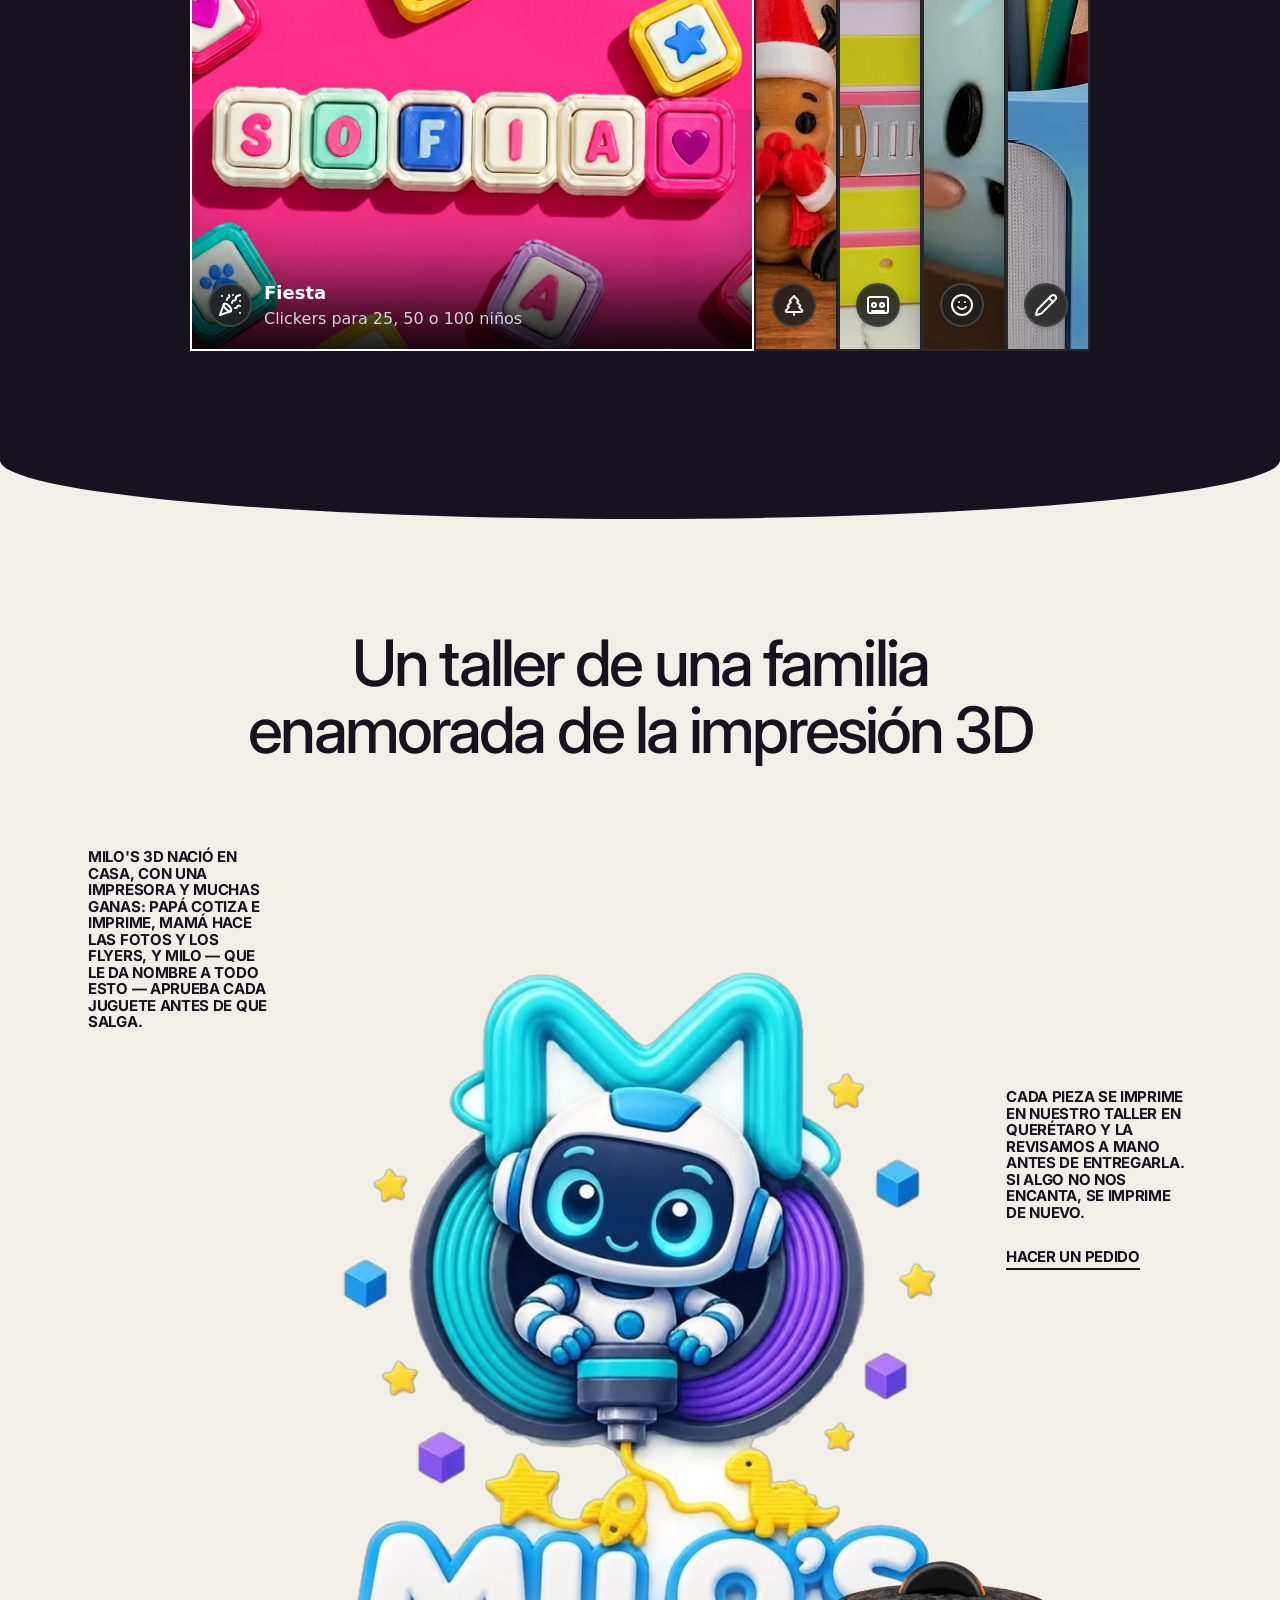
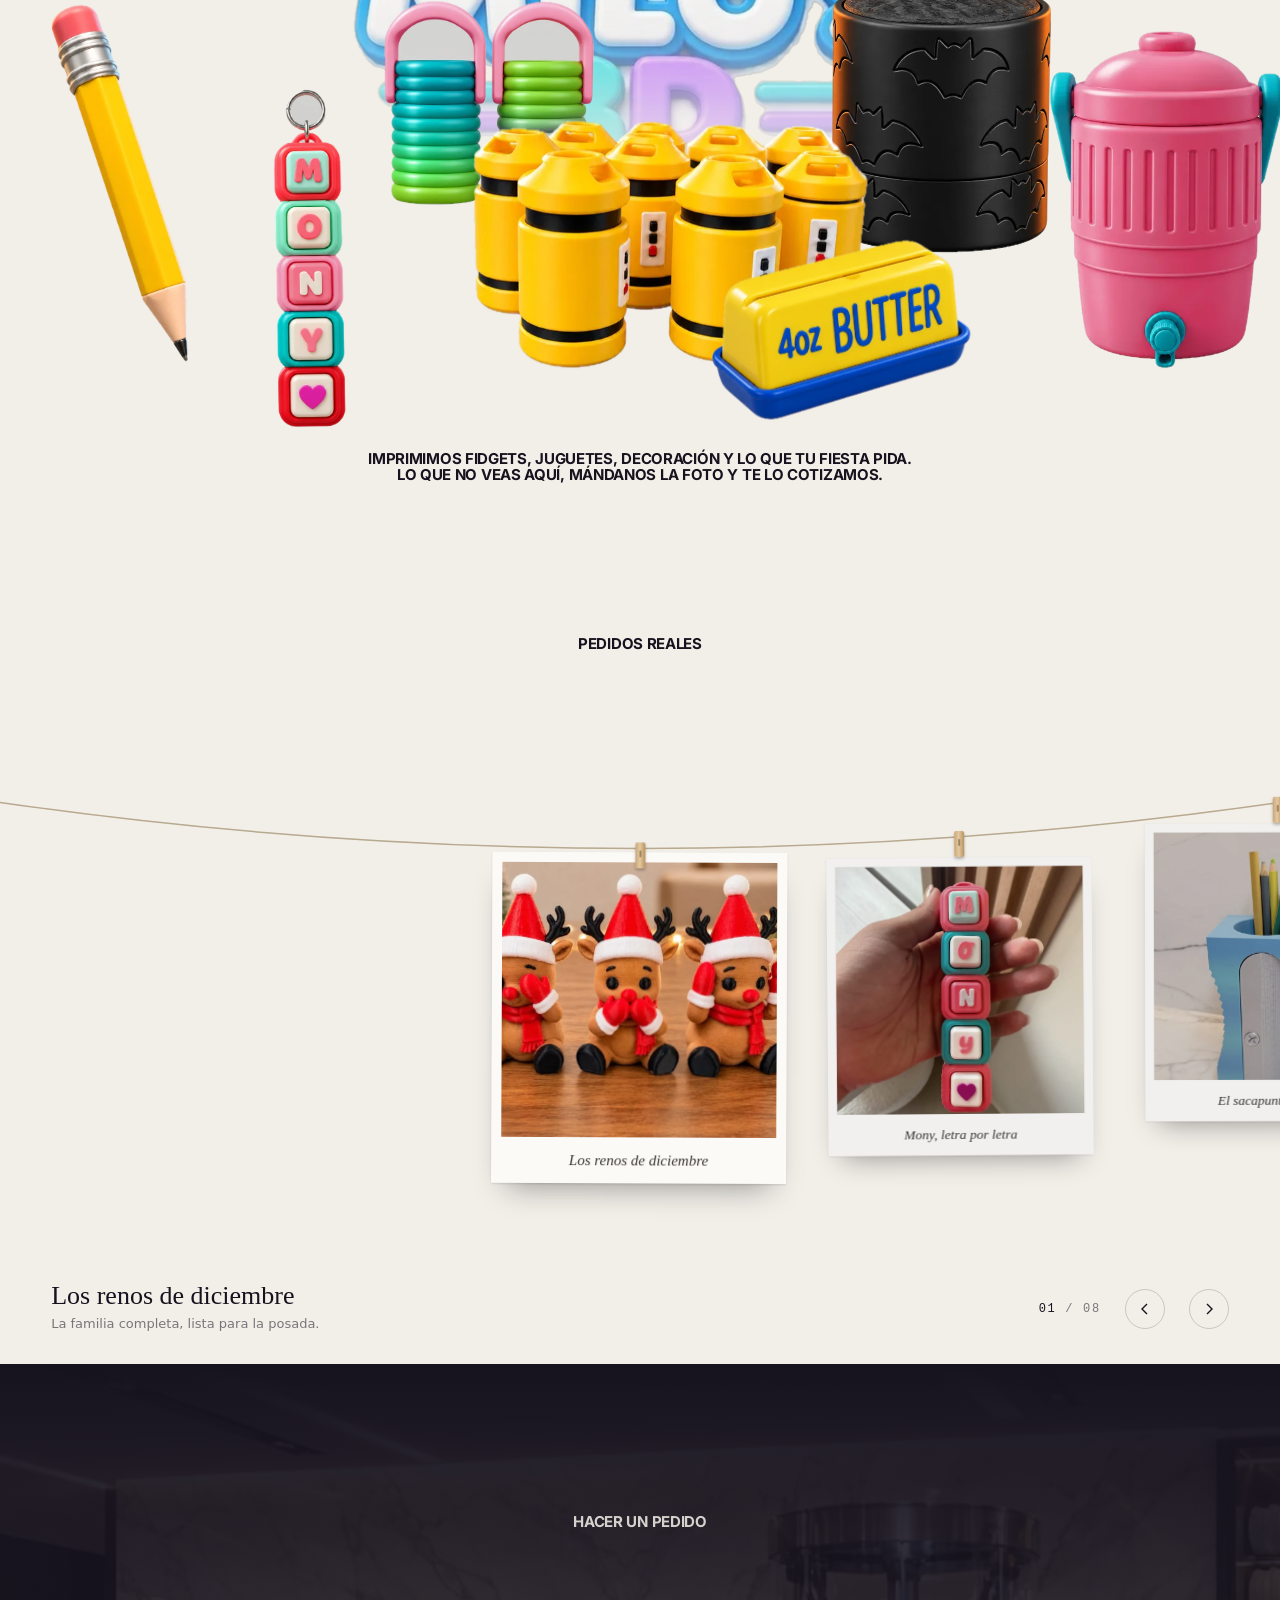
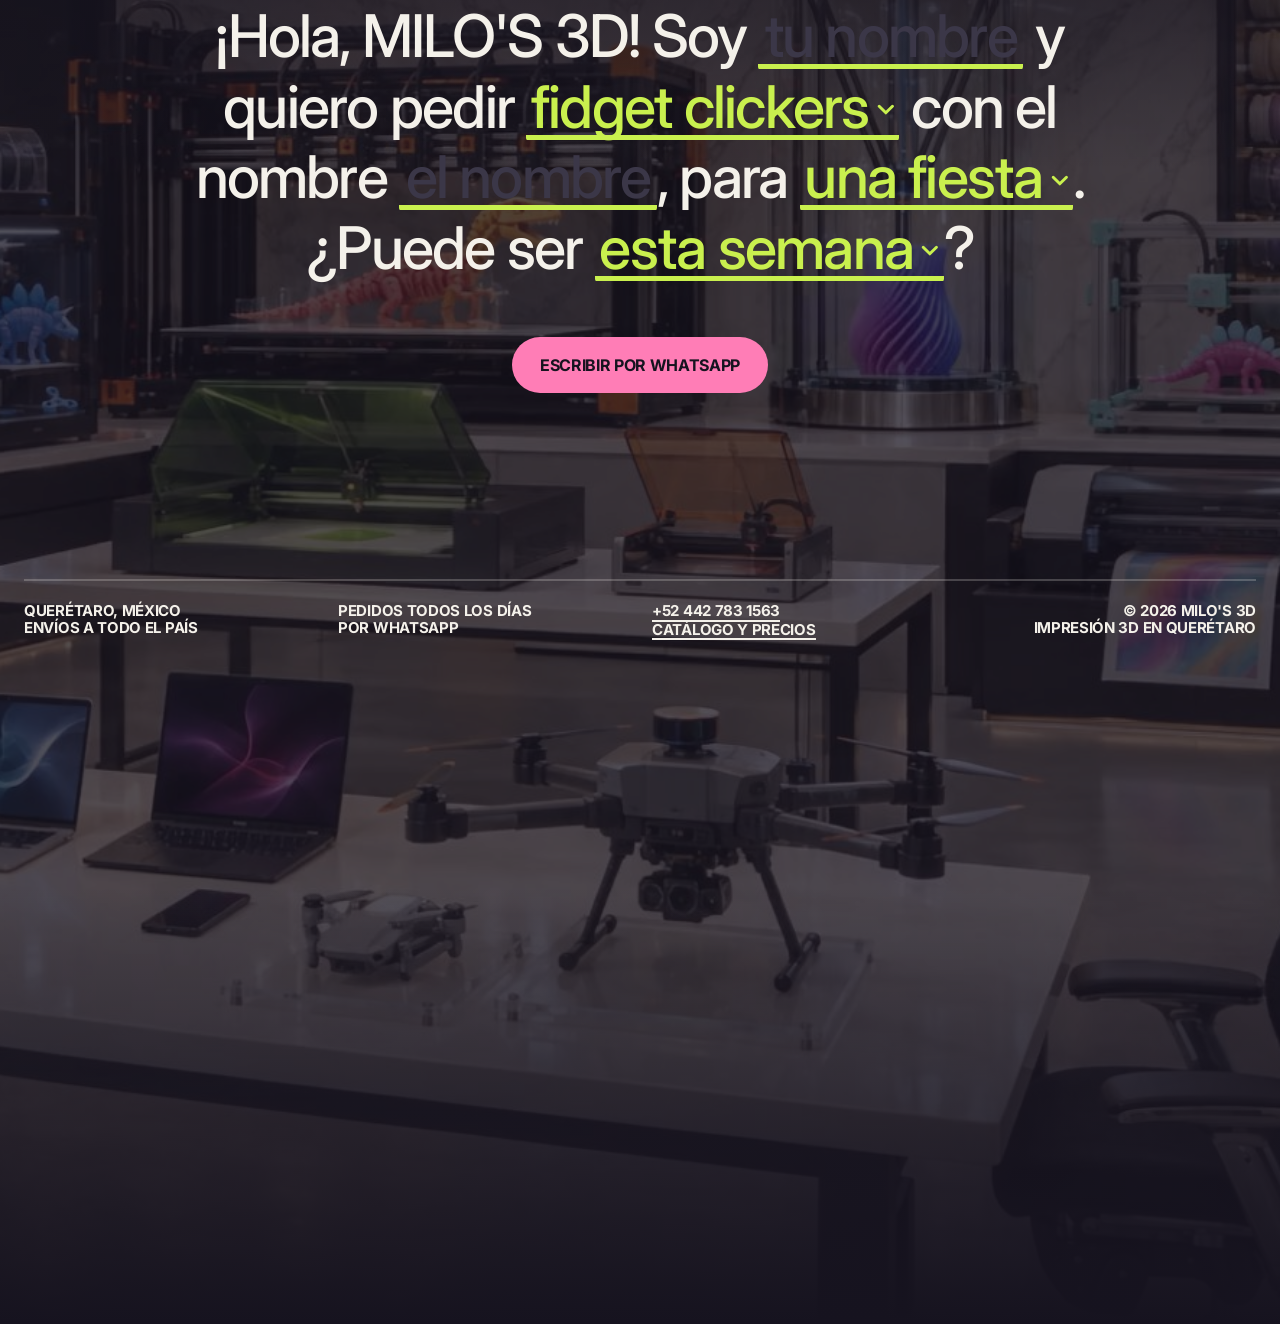
==== commit 46229e69: "El taller deja de ser sección y pasa a ser el fondo que respira Fuera 'El taller, ahora mismo': el v" ====
--- a/index.html
+++ b/index.html
@@ -33,8 +33,8 @@
     })();
   </script>
   <style>html{--fundo:#f2efe9;--escuro:#16131f;background:var(--fundo)}html.tema-limao{--fundo:#e4e2dd;--escuro:#121416}html.tema-piscina{--fundo:#e6eff2;--escuro:#0d1b36}html.tema-caramelo{--fundo:#f6ecdd;--escuro:#2a150c}body{margin:0}html:not(.assentou) *,html:not(.assentou) :before,html:not(.assentou) :after{transition:none!important}html:not(.assentou) .objetos,html:not(.assentou) .vitrine{opacity:0}.abertura{z-index:90;pointer-events:none;display:none;position:fixed;inset:0;overflow:hidden}.abertura-on .abertura{pointer-events:auto;display:block}.abertura__cortina{width:100%;height:100%;display:block;position:absolute;inset:0}.abertura__cortina path{fill:var(--escuro)}</style>
-  <script type="module" crossorigin src="./assets/index-POJR50IW.js"></script>
-  <link rel="stylesheet" crossorigin href="./assets/index-wdctOV2Y.css">
+  <script type="module" crossorigin src="./assets/index-kINzC9hq.js"></script>
+  <link rel="stylesheet" crossorigin href="./assets/index-CEpsRYGU.css">
 </head>
 <body>
   <!-- la apertura: los objetos desfilan en lo oscuro y la cortina sube en arco (motion/abertura.js) -->
@@ -59,7 +59,6 @@
         <li><a href="#topo">Inicio</a></li>
         <li><a href="#servicos">Lo que imprimimos</a></li>
         <li><a href="#como">Cómo funciona</a></li>
-        <li><a href="#taller">El taller</a></li>
         <li><a href="#casa">La familia</a></li>
         <li><a href="#loja">Tienda</a></li>
         <li><a href="./catalogo.html">Catálogo y precios</a></li>
@@ -151,6 +150,10 @@
      fragmento (o enfocarlo, o tocarlo) llena el subrayado como resaltador y abre su pila de imágenes (motion/trechos.js).
      data-trecho conecta el fragmento con la pila (data-pilha-de). -->
 <section class="como" id="como" data-cena data-tema="escuro">
+  <!-- el taller de verdad, muy atenuado, respirando detrás del texto -->
+  <div class="fondo-video" aria-hidden="true">
+    <video src="./img/taller.mp4" poster="./img/taller.jpg" autoplay muted loop playsinline preload="metadata" tabindex="-1"></video>
+  </div>
   <h2 class="rot como__rotulo">Cómo funciona</h2>
   <p class="como__texto" data-acende><span class="acende__t">Pedir es una conversación. Nos escribes por WhatsApp y <span class="trecho" data-trecho="idea" tabindex="0">nos cuentas tu idea</span>: un nombre, unos colores, una foto de algo que viste. Nosotros te cotizamos y tu pieza <span class="trecho" data-trecho="impresion" tabindex="0">se imprime capa por capa</span>, aquí mismo. Y cuando sale de la impresora, <span class="trecho" data-trecho="listo" tabindex="0">te avisamos al celular</span> para entregártela.</span></p>
 
@@ -178,16 +181,6 @@
       <p class="tp__msg">¡Tu pedido ya está listo! 🤖 Quedó precioso, ¿cuándo pasas por él?</p>
     </div>
   </div>
-</section>
-
-    <!-- El taller: oscura, el video de la granja de impresoras a pantalla ancha. El video es un loop sin sonido;
-     el poster es su primer cuadro, para la primera pintura y para quien pide menos movimiento. -->
-<section class="taller" id="taller" data-cena data-tema="escuro">
-  <h2 class="rot taller__rotulo">El taller, ahora mismo</h2>
-  <p class="taller__frase">Nuestra granja de impresoras trabaja día y noche en Querétaro.</p>
-  <figure class="taller__cuadro">
-    <video class="taller__video" src="./img/taller.mp4" poster="./img/taller.jpg" autoplay muted loop playsinline preload="metadata" aria-label="La granja de impresoras 3D de MILO'S imprimiendo juguetes de noche"></video>
-  </figure>
 </section>
 
     <!-- La colección: el abanico de tarjetas (isla React) y, debajo, el selector de mundos (isla React). -->
@@ -270,6 +263,10 @@
     <!-- Pedir: el cierre. El pedido es una frase con espacios en blanco, en la misma letra de los párrafos de la página;
      enviar abre el WhatsApp del negocio con la frase lista (motion/agendar.js; el número está en src/config.js). -->
 <section class="agendar" id="agendar" data-cena data-fecho data-tema="escuro">
+  <!-- el taller de fondo, igual que en "cómo funciona" -->
+  <div class="fondo-video" aria-hidden="true">
+    <video src="./img/taller.mp4" poster="./img/taller.jpg" autoplay muted loop playsinline preload="metadata" tabindex="-1"></video>
+  </div>
   <h2 class="rot agendar__rotulo">Hacer un pedido</h2>
   <form class="recado" data-recado novalidate>
     <p class="recado__frase">
--- a/assets/index-CEpsRYGU.css
+++ b/assets/index-CEpsRYGU.css
@@ -0,0 +1 @@
+@font-face{font-family:Inter Variable;font-style:normal;font-display:swap;font-weight:100 900;src:url(./inter-cyrillic-ext-opsz-normal-CfYZpDVp.woff2)format("woff2-variations");unicode-range:U+460-52F,U+1C80-1C8A,U+20B4,U+2DE0-2DFF,U+A640-A69F,U+FE2E-FE2F}@font-face{font-family:Inter Variable;font-style:normal;font-display:swap;font-weight:100 900;src:url(./inter-cyrillic-opsz-normal-BFQXbQ-f.woff2)format("woff2-variations");unicode-range:U+301,U+400-45F,U+490-491,U+4B0-4B1,U+2116}@font-face{font-family:Inter Variable;font-style:normal;font-display:swap;font-weight:100 900;src:url(./inter-greek-ext-opsz-normal-BmPQvyvo.woff2)format("woff2-variations");unicode-range:U+1F??}@font-face{font-family:Inter Variable;font-style:normal;font-display:swap;font-weight:100 900;src:url(./inter-greek-opsz-normal-BM0NlUE_.woff2)format("woff2-variations");unicode-range:U+370-377,U+37A-37F,U+384-38A,U+38C,U+38E-3A1,U+3A3-3FF}@font-face{font-family:Inter Variable;font-style:normal;font-display:swap;font-weight:100 900;src:url(./inter-vietnamese-opsz-normal-Ci9T9ieq.woff2)format("woff2-variations");unicode-range:U+102-103,U+110-111,U+128-129,U+168-169,U+1A0-1A1,U+1AF-1B0,U+300-301,U+303-304,U+308-309,U+323,U+329,U+1EA0-1EF9,U+20AB}@font-face{font-family:Inter Variable;font-style:normal;font-display:swap;font-weight:100 900;src:url(./inter-latin-ext-opsz-normal-DpK-iCPk.woff2)format("woff2-variations");unicode-range:U+100-2BA,U+2BD-2C5,U+2C7-2CC,U+2CE-2D7,U+2DD-2FF,U+304,U+308,U+329,U+1D00-1DBF,U+1E00-1E9F,U+1EF2-1EFF,U+2020,U+20A0-20AB,U+20AD-20C0,U+2113,U+2C60-2C7F,U+A720-A7FF}@font-face{font-family:Inter Variable;font-style:normal;font-display:swap;font-weight:100 900;src:url(./inter-latin-opsz-normal-BwkfbSeq.woff2)format("woff2-variations");unicode-range:U+??,U+131,U+152-153,U+2BB-2BC,U+2C6,U+2DA,U+2DC,U+304,U+308,U+329,U+2000-206F,U+20AC,U+2122,U+2191,U+2193,U+2212,U+2215,U+FEFF,U+FFFD}:root{--fundo:#f2efe9;--tinta:#16131f;--escuro:#16131f;--claro:#f4f1ea;--apagado:#3b3748;--pilula:#fbf9f5;--pilula-tinta:#16131f;--cta:#ff7db6;--cta-tinta:#16131f;--realce:#c9f04e;--pop-1:#5cb8ff;--pop-2:#ffd447;--pop-3:#c9f04e;--pop-4:#a78bfa;--pop-5:#ff9cc7;--pop-6:#ff8a3c;--pagina:var(--fundo);--fonte:"Inter Variable", "Helvetica Neue", Arial, ui-sans-serif, system-ui, sans-serif;--curva:cubic-bezier(.22, 1, .36, 1);--curva-mola:cubic-bezier(.34, 1.56, .64, 1);--u:min(100vw / 1440, 100svh / 824);--su:min(1px, 100vw / 1280);--m:24px}@media (max-width:760px),(max-aspect-ratio:5/6){:root{--u:min(100vw / 390, 100svh / 760)}}@media (max-width:760px){:root{--su:min(1px, 100vw / 390);--m:16px}}.tema-limao{--fundo:#e4e2dd;--tinta:#121416;--escuro:#121416;--claro:#edeae4;--apagado:#37383b;--pilula:#f7f5f0;--pilula-tinta:#121416;--cta:#d6f55b;--cta-tinta:#121416;--realce:#ff86b6;--pop-1:#d6f55b;--pop-2:#ff9cc5;--pop-3:#a08af5;--pop-4:#d6f55b;--pop-5:#ff9cc5;--pop-6:#a08af5}.tema-piscina{--fundo:#e6eff2;--tinta:#0d1b36;--escuro:#0d1b36;--claro:#eef5f7;--apagado:#2f4063;--pilula:#f8fcfd;--pilula-tinta:#0d1b36;--cta:#ffd84a;--cta-tinta:#0d1b36;--realce:#ffd84a;--pop-1:#ffd84a;--pop-2:#ff9dbb;--pop-3:#38d6c4;--pop-4:#6f9bff;--pop-5:#ffab5c;--pop-6:#9be870}.tema-caramelo{--fundo:#f6ecdd;--tinta:#2a150c;--escuro:#2a150c;--claro:#fbf3e6;--apagado:#5a3d2f;--pilula:#fffaf1;--pilula-tinta:#2a150c;--cta:#ff8a26;--cta-tinta:#2a150c;--realce:#ff86bb;--pop-1:#8fd3ff;--pop-2:#ffcf3f;--pop-3:#c8ee4e;--pop-4:#b99bff;--pop-5:#ff9cc7;--pop-6:#ff8a26}*,:before,:after{box-sizing:border-box}html,body{overscroll-behavior-x:none;overflow-x:clip}html{-webkit-text-size-adjust:100%;scrollbar-width:none;-webkit-tap-highlight-color:transparent;background:var(--pagina)}html::-webkit-scrollbar{display:none}body{background:var(--pagina);color:var(--tinta);font-family:var(--fonte);font-optical-sizing:auto;-webkit-font-smoothing:antialiased;-moz-osx-font-smoothing:grayscale;margin:0;font-size:17px;font-weight:500;line-height:1.4}img,video,svg{max-width:100%;display:block}a{color:inherit;text-decoration:none}button{font:inherit;color:inherit;cursor:pointer;background:0 0;border:0;padding:0}h1,h2,h3,p,figure,ul,ol{margin:0}ul,ol{padding:0;list-style:none}:focus-visible{outline-offset:3px;border-radius:6px;outline:2px solid}html.abertura-on,html.abertura-on body{overflow:hidden}.rot{letter-spacing:-.02em;text-transform:uppercase;font-size:15px;font-weight:700;line-height:1.1}.pilula{--p-fundo:var(--pilula);--p-tinta:var(--pilula-tinta);background:var(--p-fundo);height:38px;color:var(--p-tinta);letter-spacing:-.02em;text-transform:uppercase;white-space:nowrap;transition:transform .4s var(--curva-mola), background-color .25s, color .25s;border-radius:999px;justify-content:center;align-items:center;gap:7px;padding:0 14px;font-size:14px;font-weight:700;line-height:1;display:inline-flex;position:relative}.pilula--cta{--p-fundo:var(--cta);--p-tinta:var(--cta-tinta)}.pilula__txt{padding:3px 0;display:block;position:relative;overflow:clip}.pilula__txt>span{transition:transform .45s var(--curva);display:block}.pilula__txt>span+span{position:absolute;top:3px;left:0;transform:translateY(130%)}@media (hover:hover){html:not(.is-scrolling) .pilula:hover{transform:scale(1.05)}html:not(.is-scrolling) .pilula:hover .pilula__txt>span:first-child{transform:translateY(-130%)}html:not(.is-scrolling) .pilula:hover .pilula__txt>span+span{transform:none}}html:not(.is-scrolling) .pilula:active,.pilula:active{transition-duration:.1s;transform:scale(.94)}.pilula:focus-visible{outline:2px solid var(--tinta);outline-offset:3px;border-radius:999px}.sobre-escuro .pilula:focus-visible{outline-color:var(--claro)}.sbar{z-index:60;pointer-events:none;mix-blend-mode:difference;width:10px;position:fixed;top:6px;bottom:6px;right:3px}.sbar__thumb{opacity:0;width:4px;transition:opacity .5s, width .25s var(--curva);pointer-events:auto;cursor:grab;background:#fff;border-radius:4px;position:absolute;right:0}.sbar.is-on .sbar__thumb{opacity:.6}.sbar.is-none{display:none}.sbar.is-drag .sbar__thumb{cursor:grabbing}@media (hover:hover){.sbar__thumb:hover,.sbar.is-drag .sbar__thumb{opacity:.9;width:7px}}.sr{clip-path:inset(50%);white-space:nowrap;width:1px;height:1px;position:absolute;overflow:hidden}@media (prefers-reduced-motion:reduce){*,:before,:after{transition-duration:.01ms!important;animation:none!important}}.fondo-video{z-index:0;pointer-events:none;position:absolute;inset:0;overflow:clip}.fondo-video video{object-fit:cover;opacity:.26;filter:saturate(.8);width:100%;height:100%}.fondo-video:after{content:"";background:linear-gradient(180deg, var(--escuro) 0%, #0000 26%, #0000 72%, var(--escuro) 100%);position:absolute;inset:0}.como>.como__rotulo,.como>.como__texto,.agendar>.agendar__rotulo,.agendar>.recado,.agendar>.rodape{z-index:1;position:relative}@media (prefers-reduced-motion:reduce){.fondo-video{display:none}}.nav{z-index:50;height:74px;padding:0 var(--m) 0 15px;pointer-events:none;grid-template-columns:1fr auto 1fr;align-items:center;display:grid;position:fixed;top:0;left:0;right:0}.nav>*{pointer-events:auto}.logo{color:var(--tinta);justify-self:start;align-items:center;gap:9px;transition:color .35s;display:inline-flex}.sobre-escuro .logo{color:var(--claro)}.logo__simbolo{fill:currentColor;transform-origin:50% 60%;width:34px;height:34px;transition:transform .6s var(--curva-mola)}.logo__nome{letter-spacing:-.065em;padding-bottom:3px;font-size:31px;font-weight:800;line-height:1}@media (hover:hover){html:not(.is-scrolling) .logo:hover .logo__simbolo{transform:rotate(-14deg)scale(1.1)}}html:not(.is-scrolling) .logo:active .logo__simbolo,.logo:active .logo__simbolo{transition-duration:.1s;transform:scale(.88)}.logo:focus-visible{outline-offset:6px;border-radius:10px;outline:2px solid}.nav__meio{justify-self:center;position:relative}.nav__pontos{transition:transform .5s var(--curva-mola);grid-template-columns:4px 4px;gap:4px;display:grid}.nav__pontos i{background:currentColor;border-radius:50%;width:4px;height:4px}@media (hover:hover){html:not(.is-scrolling) .nav__menu:hover .nav__pontos{transform:rotate(90deg)}}.nav__menu[aria-expanded=true] .nav__pontos{transform:rotate(45deg)scale(1.15)}.nav__acoes{justify-self:end;display:flex}.nav__whats{padding:0 13px}.nav__acoes .pilula--cta{padding:0 15px}.menu{background:var(--pilula);width:280px;color:var(--pilula-tinta);transform-origin:50% 0;opacity:0;visibility:hidden;transition:transform .28s var(--curva), opacity .2s, visibility 0s .28s;border-radius:26px;padding:20px 22px 18px;position:absolute;top:calc(100% + 10px);left:50%;transform:translate(-50%)scale(.6)rotate(-4deg)}.menu[hidden]{display:block}.menu.is-aberto{opacity:1;visibility:visible;transition:transform .55s var(--curva-mola), opacity .2s, visibility 0s;transform:translate(-50%)}.menu__lista a{letter-spacing:-.04em;transition:transform .45s var(--curva-mola), opacity .25s;padding:3px 0;font-size:34px;font-weight:600;line-height:1.08;display:block}@media (hover:hover){html:not(.is-scrolling) .menu__lista:hover a{opacity:.35}html:not(.is-scrolling) .menu__lista a:hover{opacity:1;transform:translate(10px)}}html:not(.is-scrolling) .menu__lista a:active,.menu__lista a:active{transition-duration:.1s;transform:translate(4px)scale(.97)}.menu__lista a:focus-visible{outline:2px solid var(--pilula-tinta);outline-offset:2px;border-radius:8px}.menu__pe{border-top:2px solid var(--pilula-tinta);margin-top:16px;padding-top:14px;font-size:13px}@media (max-width:760px){.nav{height:64px;padding:0 var(--m) 0 12px;grid-template-columns:1fr auto}.logo{padding:8px 8px 8px 0}.nav__menu{height:44px;padding:0 16px}.logo__simbolo{width:30px;height:30px}.logo__nome{font-size:27px}.nav__meio{order:3;justify-self:end;position:static}.nav__acoes{display:none}.menu{top:62px;left:auto;right:var(--m);width:min(300px, calc(100vw - 2 * var(--m)));transform-origin:100% 0;transform:scale(.6)rotate(4deg)}.menu.is-aberto{transform:none}}.logo__robot{object-fit:contain;width:auto;height:42px}@media (max-width:760px){.logo__robot{height:36px}}.hero{z-index:0;background:var(--fundo);height:100svh;min-height:520px;position:sticky;top:0;overflow:clip}.hero.is-coberto{visibility:hidden}.hero__cor,.hero__cor i{position:absolute;inset:0}.hero__cor i{opacity:0}.hero__pe{left:28px;right:var(--m);z-index:2;color:var(--tinta);grid-template-columns:1fr auto 1fr;align-items:end;gap:24px;display:grid;position:absolute;bottom:15px}.hero__frase{text-align:center;font-size:15px}.hero__pe-d{text-align:right}@media (max-width:1000px){.hero__frase br{display:none}.hero__frase{max-width:30em}}@media (max-width:760px){.hero__pe{left:var(--m);grid-template-columns:1fr 1fr;row-gap:14px;bottom:16px}.hero__frase{order:-1;grid-column:1/-1;max-width:23em;margin:0 auto;font-size:13px;line-height:1.14}.hero__pe-e,.hero__pe-d{font-size:12px}}@media (max-width:760px) and (max-height:620px){.hero__pe{row-gap:10px;bottom:12px}}.objetos{z-index:20;pointer-events:none;width:100%;height:100svh;position:fixed;top:0;left:0;overflow:clip}.objetos.is-fora{visibility:hidden}.obj{--X:var(--dx);--Y:var(--dy);--H:var(--h);--EY:var(--ey);z-index:var(--z,1);height:calc(var(--H) * var(--u));aspect-ratio:var(--ar);translate:calc(-50% + var(--X) * var(--u) + var(--tx,0px)) calc(-50% + var(--Y) * var(--u) + var(--ty,0px));scale:var(--s,1);rotate:var(--r,0deg);pointer-events:none;will-change:translate, scale;-webkit-user-select:none;user-select:none;position:absolute;top:50%;left:50%}.obj img{object-fit:contain;-webkit-user-drag:none;width:100%;height:100%}.obj:focus-visible{outline:3px solid var(--tinta);outline-offset:6px;border-radius:28px}html.tem-alvo,html.tem-alvo body{cursor:pointer}@media (max-width:760px),(max-aspect-ratio:5/6){.obj{--X:var(--mdx);--Y:var(--mdy);--H:var(--mh);--EY:var(--mey,var(--ey))}}html.reduzido .objetos{position:absolute}.rotulo{z-index:40;background:var(--pilula);width:112px;height:112px;color:var(--pilula-tinta);text-align:center;pointer-events:none;opacity:0;will-change:translate, scale, opacity;border-radius:50%;place-items:center;margin:-56px 0 0 -56px;display:grid;position:fixed;top:0;left:0;scale:.3}.rotulo__txt{letter-spacing:-.01em;text-transform:uppercase;font-size:12px;font-weight:800;line-height:1.06}@media (max-width:760px){.rotulo{width:100px;height:100px;margin:-50px 0 0 -50px}}.abertura__fila{position:absolute;inset:0}.abertura__fila img{opacity:0;will-change:transform, opacity;width:auto;max-width:none;height:clamp(130px,25svh,250px);position:absolute;top:44%;left:50%}.manifesto{z-index:1;background:var(--escuro);color:var(--claro);padding:66px var(--m) 44svh;position:relative}.manifesto__selo{position:absolute;top:66px;left:30px}.manifesto__chamada{text-align:center}.manifesto__texto{letter-spacing:-.03em;text-align:center;max-width:15.8em;margin:70px auto 0;font-size:clamp(30px,4.6vw,72px);font-weight:500;line-height:1.136}.acende__t{--x:0px;--borda:3.2em;color:var(--apagado);background-image:linear-gradient(90deg, var(--claro) calc(var(--x) - var(--borda)), var(--apagado) var(--x));-webkit-text-fill-color:transparent;-webkit-box-decoration-break:slice;box-decoration-break:slice;-webkit-background-clip:text;background-clip:text}html:not(.js) .acende__t,html.reduzido .acende__t{-webkit-text-fill-color:currentColor;color:var(--claro);background:0 0}@media (max-width:760px){.manifesto{padding-top:54px}.manifesto__selo{text-align:center;opacity:.6;margin-bottom:10px;font-size:12px;position:static}.manifesto__chamada{font-size:13px}.manifesto__texto{max-width:13em;margin-top:44px;font-size:clamp(26px,7.7vw,34px)}}.servicos{z-index:1;background:var(--escuro);color:var(--claro);padding:0 var(--m) 120px;position:relative}.servicos__rotulo{text-align:center;opacity:.85;padding:40px 0 60px}.pilha{gap:20px;max-width:1124px;margin:0 auto;display:grid}.cartao{--raio:18px;border-radius:var(--raio);background:var(--cor);min-height:430px;color:var(--tinta);grid-template-rows:auto 1fr auto;grid-template-columns:minmax(0,1fr) minmax(0,.72fr) auto;column-gap:28px;padding:10px 10px 10px 26px;display:grid;position:relative}.cartao__topo{grid-column:1/3;gap:52px;padding-top:20px;display:flex}.cartao__titulo{letter-spacing:-.045em;text-transform:uppercase;grid-area:3/1;align-self:end;padding-bottom:6px;font-size:58px;font-weight:700;line-height:.9}.cartao__texto{grid-area:3/2;align-self:end;max-width:17.5em;padding-bottom:16px}.cartao__foto{aspect-ratio:1;border-radius:calc(var(--raio) - 6px);background:color-mix(in srgb, var(--cor) 70%, var(--tinta));grid-area:1/3/4;width:410px;overflow:clip}.cartao__foto img{object-fit:cover;width:100%;height:100%}.cartao__ir{background:var(--tinta);width:46px;height:46px;color:var(--cor);transition:transform .45s var(--curva-mola), background-color .25s, color .25s;border-radius:50%;grid-area:1/2;justify-self:end;place-items:center;margin-top:12px;display:grid}.cartao__ir svg{fill:none;stroke:currentColor;stroke-width:2.4px;stroke-linecap:round;stroke-linejoin:round;width:20px;height:20px;transition:transform .45s var(--curva-mola)}@media (hover:hover){html:not(.is-scrolling) .cartao__ir:hover{background:var(--pilula);color:var(--tinta);transform:scale(1.14)}html:not(.is-scrolling) .cartao__ir:hover svg{transform:rotate(45deg)}}html:not(.is-scrolling) .cartao__ir:active,.cartao__ir:active{transition-duration:.1s;transform:scale(.9)}.cartao__ir:focus-visible{outline:2px solid var(--tinta);outline-offset:3px;border-radius:50%}html.js:not(.reduzido) .servicos{height:calc(100svh * (1 + var(--passos,2.1)));padding-bottom:0}html.js:not(.reduzido) .servicos__palco{height:100svh;margin:0 calc(-1 * var(--m));padding:0 var(--m);position:sticky;top:0;overflow:clip}html.js:not(.reduzido) .servicos__rotulo{left:0;right:0;top:calc(132 * var(--u));padding:0;position:absolute}html.js:not(.reduzido) .pilha{left:50%;top:calc(216 * var(--u));width:min(1124 * var(--u), 100vw - 2 * var(--m));max-width:none;height:calc(430 * var(--u));margin-left:calc(min(1124 * var(--u), 100vw - 2 * var(--m)) / -2);display:block;position:absolute}html.js:not(.reduzido) .cartao{min-height:0;padding:calc(10 * var(--u)) calc(10 * var(--u)) calc(10 * var(--u)) calc(26 * var(--u));grid-template-columns:minmax(0, 1fr) minmax(0, .72fr) calc(410 * var(--u));column-gap:calc(28 * var(--u));transform-origin:50% 0;will-change:transform;position:absolute;inset:0}html.js:not(.reduzido) .cartao__titulo{font-size:min(58 * var(--u), 72px)}html.js:not(.reduzido) .cartao__foto{aspect-ratio:auto;width:100%;height:100%}html.js:not(.reduzido) .cartao__topo{padding-top:calc(20 * var(--u))}html.js:not(.reduzido) .cartao__ir{margin-top:calc(12 * var(--u))}@media (max-width:760px){.servicos{padding-bottom:80px}.cartao{--raio:16px;grid-template-rows:auto auto auto 1fr;grid-template-columns:minmax(0,1fr) auto;column-gap:12px;min-height:0;padding:8px 8px 18px}.cartao__foto{aspect-ratio:16/11;grid-area:1/1/auto/3;width:100%}.cartao__topo{grid-area:2/1;gap:22px;padding:16px 0 0 10px;font-size:13px}.cartao__ir{grid-area:2/2/4;align-self:start;margin:12px 4px 0 0}.cartao__titulo{grid-area:3/1;align-self:start;padding:12px 0 0 10px;font-size:38px}.cartao__texto{grid-area:4/1/auto/3;align-self:end;max-width:none;padding:14px 10px 0;font-size:13px;line-height:1.16}html.js:not(.reduzido) .servicos__rotulo{font-size:13px;top:78px}html.js:not(.reduzido) .pilha{height:min(100svh - 158px,500px);width:calc(100vw - 2 * var(--m));margin-left:calc((100vw - 2 * var(--m)) / -2);top:132px}html.js:not(.reduzido) .cartao{grid-template-columns:minmax(0,1fr) auto;column-gap:12px;padding:8px 8px 16px}html.js:not(.reduzido) .cartao__titulo{font-size:38px}html.js:not(.reduzido) .cartao__foto{aspect-ratio:auto;grid-row:1;width:100%;height:auto;min-height:0}html.js:not(.reduzido) .cartao{grid-template-rows:minmax(0,1fr) auto auto auto}html.js:not(.reduzido) .cartao__texto{grid-row:4;padding-top:10px}html.js:not(.reduzido) .cartao__topo{padding-top:14px}html.js:not(.reduzido) .cartao__ir{margin-top:10px}}@media (max-width:760px) and (max-height:620px){html.js:not(.reduzido) .servicos__rotulo{top:70px}html.js:not(.reduzido) .pilha{height:calc(100svh - 138px);top:122px}html.js:not(.reduzido) .cartao__titulo{font-size:32px}}.como{z-index:1;background:var(--escuro);color:var(--claro);padding:150px var(--m) 0;position:relative}.como__rotulo{text-align:center;opacity:.85}.como__texto{letter-spacing:-.03em;text-align:center;max-width:15.8em;margin:70px auto 0;padding-bottom:34svh;font-size:clamp(30px,4.6vw,72px);font-weight:500;line-height:1.136}.trecho{--alt:.085em;-webkit-text-fill-color:currentColor;color:var(--apagado);background:linear-gradient(var(--realce), var(--realce)) no-repeat 0 calc(100% - .06em) / 100% var(--alt);-webkit-box-decoration-break:clone;box-decoration-break:clone;cursor:pointer;border-radius:.06em;outline:none;transition:background-size .16s ease-out,color .16s ease-out}.trecho i{font-style:normal;transition:color .16s ease-out}.trecho.is-ativo{--alt:.98em}.trecho.is-ativo,.trecho.is-ativo i{color:var(--tinta)!important}.trecho:focus-visible{outline:2px solid var(--claro);outline-offset:.08em}html:not(.js) .trecho,html.reduzido .trecho{color:var(--claro)}.tpilha{z-index:30;pointer-events:none;visibility:hidden;will-change:translate;width:clamp(190px,21vw,310px);position:fixed;top:0;left:0}.tpilha.is-presa{position:absolute}.tpilha.is-viva{visibility:visible}.tp{background:var(--pilula);width:100%;color:var(--pilula-tinta);opacity:0;transform-origin:30% 20%;border-radius:12px;margin:0;transition:opacity .14s,scale .2s ease-in,rotate .2s ease-in;position:absolute;top:0;left:0;overflow:clip;rotate:-12deg;scale:.6;box-shadow:0 18px 40px #00000059}.tp:nth-child(2){top:16%;left:34%;rotate:14deg}.tpilha.is-aberta .tp{opacity:1;transition:opacity .12s, scale .45s var(--curva-mola), rotate .45s var(--curva-mola);rotate:-5deg;scale:1}.tpilha.is-aberta .tp:nth-child(2){transition-delay:60ms;rotate:6deg}.tp--foto{aspect-ratio:4/3;border:5px solid var(--pilula)}.tp--foto img{object-fit:cover;border-radius:7px;width:100%;height:100%}.tp--ficha,.tp--aviso{padding:14px 16px 16px}.tp__cab{opacity:.6;justify-content:space-between;font-size:12px;display:flex}.tp__nome{letter-spacing:-.05em;margin-top:12px;font-size:40px;font-weight:700;line-height:.9}.tp__sub{letter-spacing:-.01em;white-space:nowrap;margin-top:6px;font-size:13px;font-weight:600}.tp__notas{justify-items:start;gap:5px;margin-top:12px;display:grid}.tp__notas li{letter-spacing:-.01em;white-space:nowrap;background:var(--pop-2);border-radius:999px;padding:5px 10px;font-size:12px;font-weight:700}.tp__notas li:nth-child(2){background:var(--pop-5)}.tp__notas li:nth-child(3){background:var(--pop-3)}.tp--aviso{border-radius:18px}.tp__msg{letter-spacing:-.02em;margin-top:8px;font-size:17px;font-weight:600;line-height:1.2}@media (max-width:760px){.como{padding-top:96px}.como__rotulo{font-size:13px}.como__texto{max-width:13em;margin-top:44px;padding-bottom:30svh;font-size:clamp(26px,7.7vw,34px)}.tpilha{width:188px}.tp__sub{font-size:12px}.tp__nome{font-size:30px}.tp__msg{font-size:15px}.tp--ficha,.tp--aviso{padding:11px 12px 12px}.tp__notas li{padding:4px 8px;font-size:12px}}.casa{background:var(--fundo);color:var(--tinta);padding:calc(4.6vw + 110 * var(--su)) var(--m) 0;position:relative}.casa:before{content:"";background:var(--escuro);z-index:2;border-radius:0 0 50% 50%/0 0 100% 100%;height:4.6vw;position:absolute;top:-1px;left:0;right:0}.casa__cor,.loja__cor{z-index:1;position:absolute;inset:0;overflow:clip}.casa__cor i,.loja__cor i{opacity:0;position:absolute;inset:0}.casa__titulo{z-index:2;text-align:center;font-size:calc(64 * var(--su));letter-spacing:-.045em;font-weight:500;line-height:1.04;position:relative}.casa__meio{z-index:2;max-width:1440px;margin:calc(56 * var(--su)) auto 0;padding:0 calc(64 * var(--su));grid-template-columns:minmax(0,1fr) minmax(0,62%) minmax(0,1fr);column-gap:24px;display:grid;position:relative}.casa__e{padding-top:calc(30 * var(--su));align-self:start;max-width:15em}.casa__d{place-self:center end;max-width:15em;padding-top:24%}.casa__foto{margin:0 0 calc(-330 * var(--su))}.casa__foto img{width:100%;height:auto;-webkit-mask-image:linear-gradient(#000 74%,#0000 97%);mask-image:linear-gradient(#000 74%,#0000 97%)}.sub{transition:background-size .35s var(--curva), transform .4s var(--curva-mola);background:linear-gradient(currentColor,currentColor) 0 100%/100% 2px no-repeat;margin-top:28px;padding-bottom:4px;display:inline-block}@media (hover:hover){html:not(.is-scrolling) .sub:hover{animation:sub-fio .6s var(--curva);transform:translate(4px)}}html:not(.is-scrolling) .sub:active,.sub:active{transition-duration:.1s;transform:scale(.96)}.sub:focus-visible{outline-offset:5px;border-radius:4px;outline:2px solid}@keyframes sub-fio{0%{background-position:100% 100%;background-size:100% 2px}45%{background-position:100% 100%;background-size:0% 2px}46%{background-position:0 100%;background-size:0% 2px}to{background-position:0 100%;background-size:100% 2px}}@media (max-width:760px){.casa{padding-top:calc(7vw + 72px)}.casa:before{height:7vw}.casa__titulo{font-size:calc(34 * var(--su))}.casa__meio{grid-template-columns:1fr 1fr;gap:26px 16px;margin-top:34px;padding:0}.casa__e,.casa__d{place-self:start;max-width:none;padding-top:0;font-size:12px}.casa__e{grid-area:1/1}.casa__d{grid-area:1/2}.casa__d .rot{font-size:12px}.casa__foto{grid-area:2/1/auto/3;margin:0 -8px -150px}.sub{background-position:0 calc(100% - 12px);margin-top:4px;padding:15px 0;font-size:13px}}.loja{background:var(--fundo);color:var(--tinta);padding:calc(60 * var(--su)) 0 calc(72 * var(--su));position:relative;overflow-x:clip}.vitrine{z-index:3;height:calc(520 * var(--u));position:relative}.loja__pe{z-index:3;margin-top:calc(34 * var(--su));padding:0 var(--m);text-align:center;position:relative}@media (max-width:760px){.loja{padding:30px 0 56px}.vitrine{height:calc(470 * var(--u))}.loja__pe{font-size:13px}.loja__pe br{display:none}}.agendar{z-index:1;background:var(--escuro);color:var(--claro);padding:calc(150 * var(--su)) var(--m) 0;position:relative}.agendar__rotulo{text-align:center;opacity:.85}.recado{text-align:center;max-width:calc(15.8*clamp(30px,4.6vw,72px));margin:70px auto 0}.recado__frase{letter-spacing:-.03em;font-size:clamp(30px,4.6vw,72px);font-weight:500;line-height:1.2}.campo{vertical-align:baseline;display:inline-block;position:relative}.campo input,.campo select,.escolha{appearance:none;font:inherit;letter-spacing:inherit;color:var(--realce);background:linear-gradient(var(--realce), var(--realce)) no-repeat 0 calc(100% - .02em) / 100% .085em;text-align:center;text-align-last:center;cursor:text;min-width:2.2em;max-width:100%;transition:background-size .4s var(--curva), color .25s;border:0;border-radius:.06em;outline:none;margin:0;padding:0 .08em .06em;line-height:1.05}.campo select{cursor:pointer}.campo select option{letter-spacing:0;color:#16131f;background:#fff;font-size:17px}.escolha{cursor:pointer;white-space:nowrap;align-items:baseline;gap:.14em;min-width:0;display:inline-flex}.escolha__txt{display:inline-block}.escolha__seta{fill:none;stroke:currentColor;stroke-width:2px;stroke-linecap:round;stroke-linejoin:round;width:.3em;height:.2em;transition:transform .45s var(--curva-mola);flex:none;align-self:center;margin-top:.12em}.campo--escolha.is-aberta .escolha__seta{transform:rotate(180deg)}.campo--escolha.is-aberta .escolha{color:var(--tinta);background-size:100% 100%}.escolha__lista{z-index:45;background:var(--pilula);width:max-content;min-width:230px;max-width:calc(100vw - 20px);color:var(--pilula-tinta);font-family:var(--fonte);opacity:0;visibility:hidden;transition:transform .2s var(--curva), opacity .16s, visibility 0s .2s;border-radius:26px;margin:0;padding:10px;list-style:none;position:absolute;top:0;left:0;transform:scale(.6)rotate(-3deg);box-shadow:0 26px 70px #00000073}.escolha__lista.is-acima{transform:scale(.6)rotate(3deg)}.escolha__lista.is-aberta{opacity:1;visibility:visible;transition:transform .5s var(--curva-mola), opacity .14s, visibility 0s;transform:none}.escolha__op{letter-spacing:-.035em;white-space:nowrap;cursor:pointer;min-height:48px;transition:background-color .16s, transform .4s var(--curva-mola);border-radius:16px;justify-content:space-between;align-items:center;gap:22px;padding:8px 16px;font-size:26px;font-weight:600;line-height:1.1;display:flex}.escolha__op:after{content:"";opacity:0;width:10px;height:10px;transition:opacity .2s, scale .4s var(--curva-mola);background:currentColor;border-radius:50%;flex:none;scale:.4}.escolha__op[aria-selected=true]:after{opacity:1;scale:1}.escolha__op.is-ativa{background:var(--realce);transform:translate(4px)}.escolha__op:active{transition-duration:.1s;transform:scale(.97)}.campo input::placeholder{color:var(--apagado);opacity:1;transition:color .25s}@media (hover:hover){html:not(.is-scrolling) .campo input:hover,html:not(.is-scrolling) .campo select:hover,html:not(.is-scrolling) .escolha:hover{background-size:100% .16em}html:not(.is-scrolling) .campo--escolha.is-aberta .escolha:hover{background-size:100% 100%}}.campo input:focus,.campo select:focus,.escolha:focus-visible{color:var(--tinta);background-size:100% 100%}.campo input:focus::placeholder{color:color-mix(in srgb, var(--tinta) 45%, var(--realce))}.campo select:active{color:var(--tinta);background-size:100% 100%}.campo.is-erro input{background-image:linear-gradient(var(--pop-6), var(--pop-6));animation:campo-treme .4s var(--curva)}.campo.is-erro input::placeholder{color:var(--pop-6)}.campo.is-erro input:focus::placeholder{color:color-mix(in srgb, var(--tinta) 60%, var(--pop-6))}@keyframes campo-treme{20%{transform:translate(-.12em)}45%{transform:translate(.1em)}70%{transform:translate(-.05em)}}.recado__pe{justify-items:center;gap:16px;min-height:92px;margin-top:54px;display:grid}.recado__enviar{height:56px;padding:0 28px;font-size:16px}.recado__enviar[disabled]{opacity:.6;pointer-events:none}.recado__aviso{min-height:1.1em}.recado__aviso.is-erro{color:var(--pop-6)}.recado__aviso a{text-underline-offset:3px;text-decoration:underline;text-decoration-thickness:2px}.recado.is-enviado .recado__enviar{--p-fundo:var(--realce)}.rodape{max-width:1392px;margin:calc(150 * var(--su)) auto 0;border-top:2px solid color-mix(in srgb, var(--claro) 22%, transparent);grid-template-columns:repeat(4,minmax(0,1fr));gap:24px;padding-top:22px;display:grid}.rodape .sub{margin-top:0;padding-bottom:2px}.volta{height:76svh;min-height:420px}html.reduzido .volta,html:not(.js) .volta{display:none}.rodape__marca{text-align:right}@media (max-width:760px){.agendar{padding-top:96px}.agendar__rotulo{font-size:13px}.recado{margin-top:44px}.recado__frase{font-size:clamp(26px,7.7vw,34px);line-height:1.44}.campo input,.campo select,.escolha{padding-top:.17em;padding-bottom:.19em}.escolha__lista{border-radius:22px;padding:8px}.escolha__op{min-height:48px;padding:8px 14px;font-size:21px}.recado__pe{margin-top:40px}.recado__enviar{width:100%;height:54px}.rodape{grid-template-columns:1fr 1fr;row-gap:22px;margin-top:96px}.rodape .rot{font-size:13px}.rodape .sub{background-position:0 calc(100% - 12px);margin:-9px 0;padding:15px 0}.rodape__marca{text-align:left}}.acceso{background:#0a0a0a;height:100svh;position:relative}.acceso__isla{position:absolute;inset:0}.acceso__isla .pt-root{height:100%}.pre-acceso .objetos,.objetos{transition:opacity .3s}.galeria{background:var(--escuro);color:var(--claro);padding:calc(96 * var(--su)) 0 calc(110 * var(--su));position:relative}.galeria__rotulo{text-align:center;color:var(--claro);opacity:.65}.galeria__rotulo--sel{margin-top:calc(110 * var(--su))}.galeria__frase{text-align:center;margin:calc(14 * var(--su)) auto 0;max-width:34ch;color:var(--claro);opacity:.55;padding:0 20px;font-size:17px}.galeria__isla{margin-top:calc(28 * var(--su))}.galeria__sel{margin-top:calc(28 * var(--su));justify-content:center;padding:0 clamp(16px,4vw,56px);display:flex}.momentos{background:var(--fundo);padding:calc(80 * var(--su)) 0 0;position:relative}.momentos__rotulo{text-align:center}.momentos__isla{margin-top:calc(10 * var(--su))}
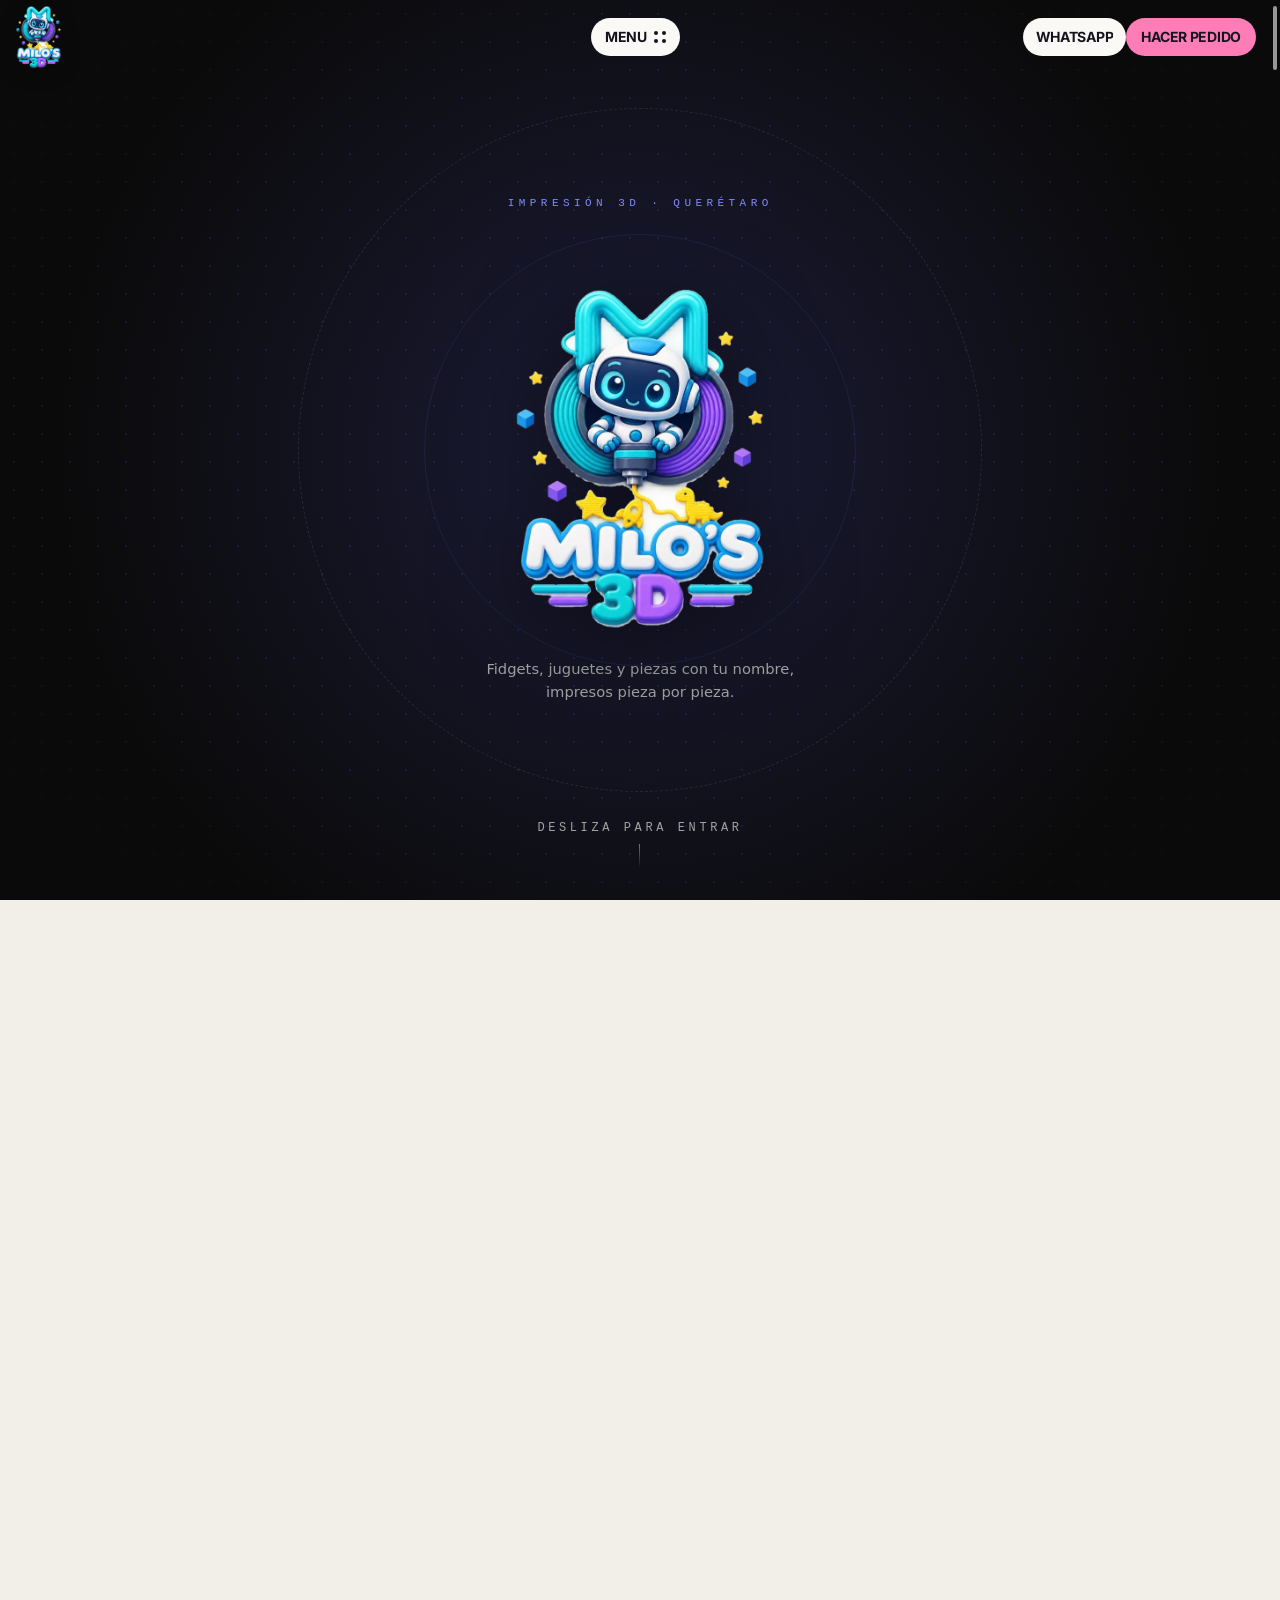
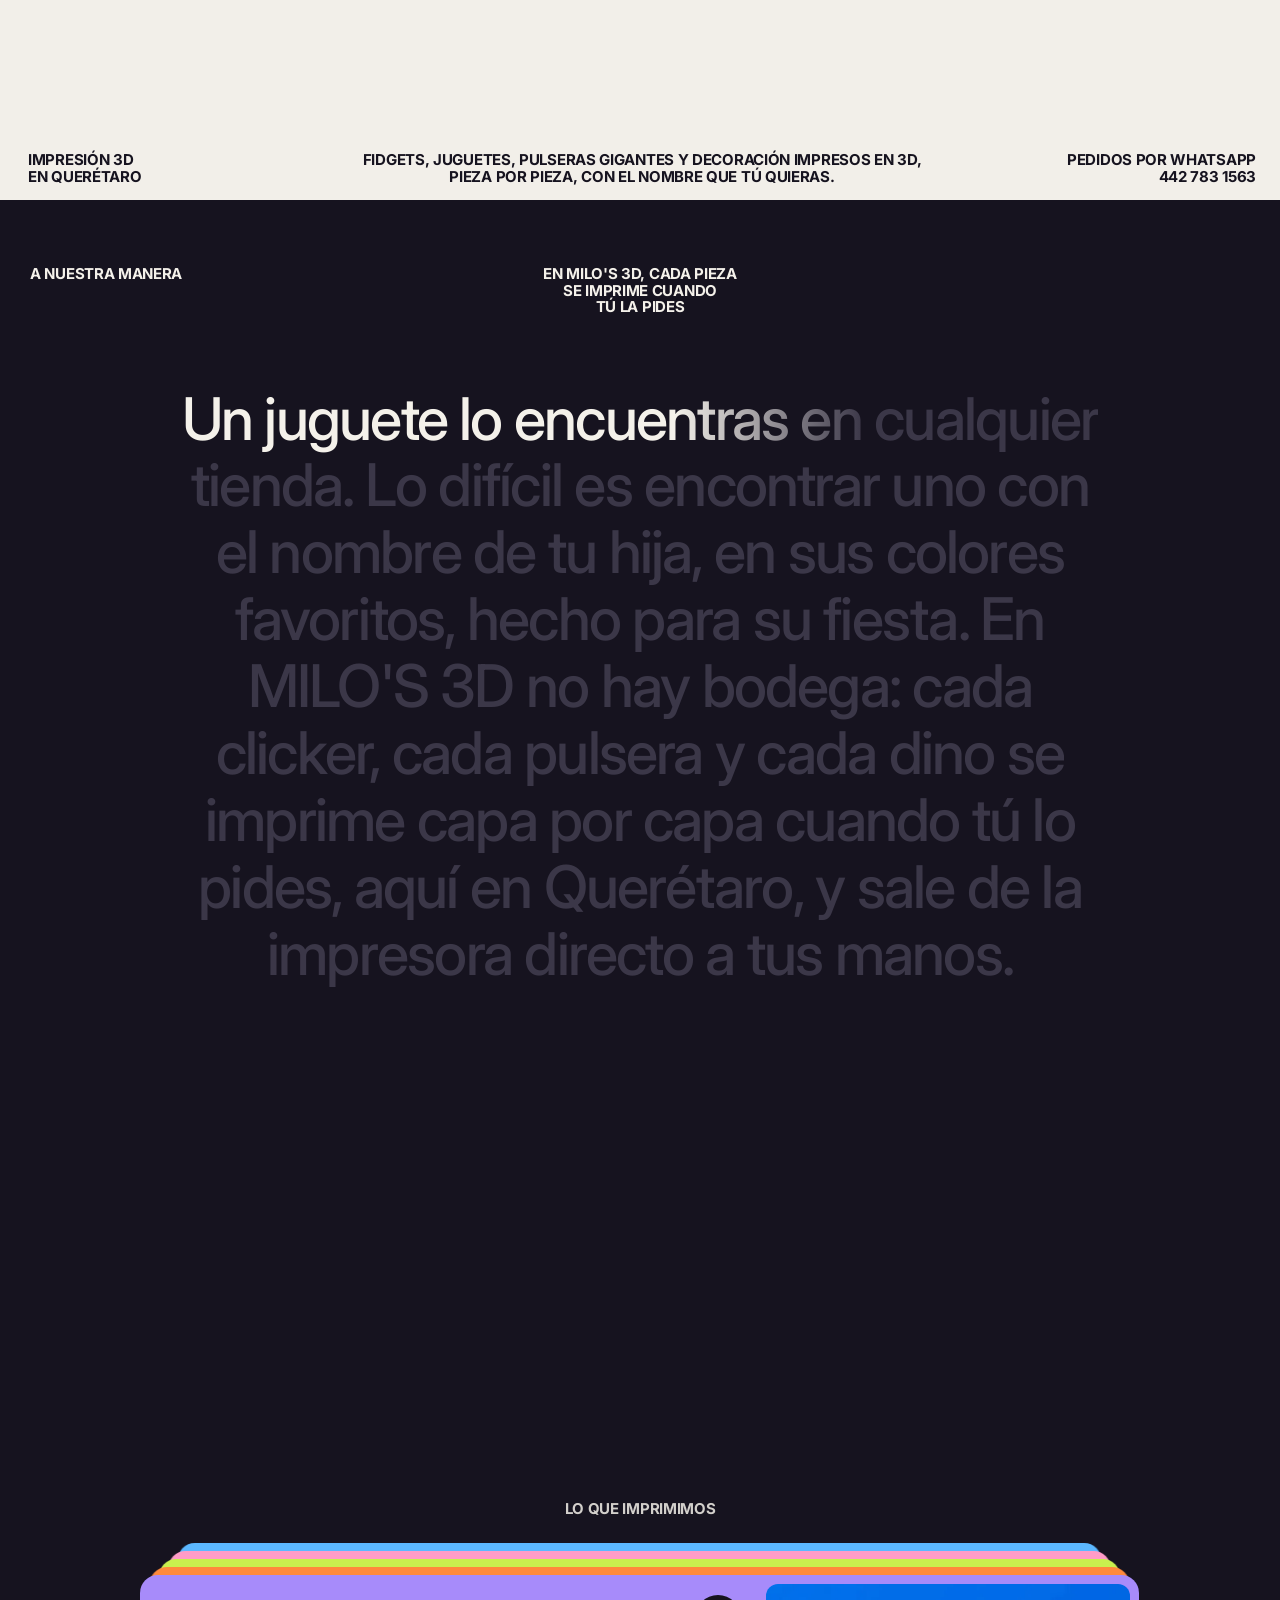
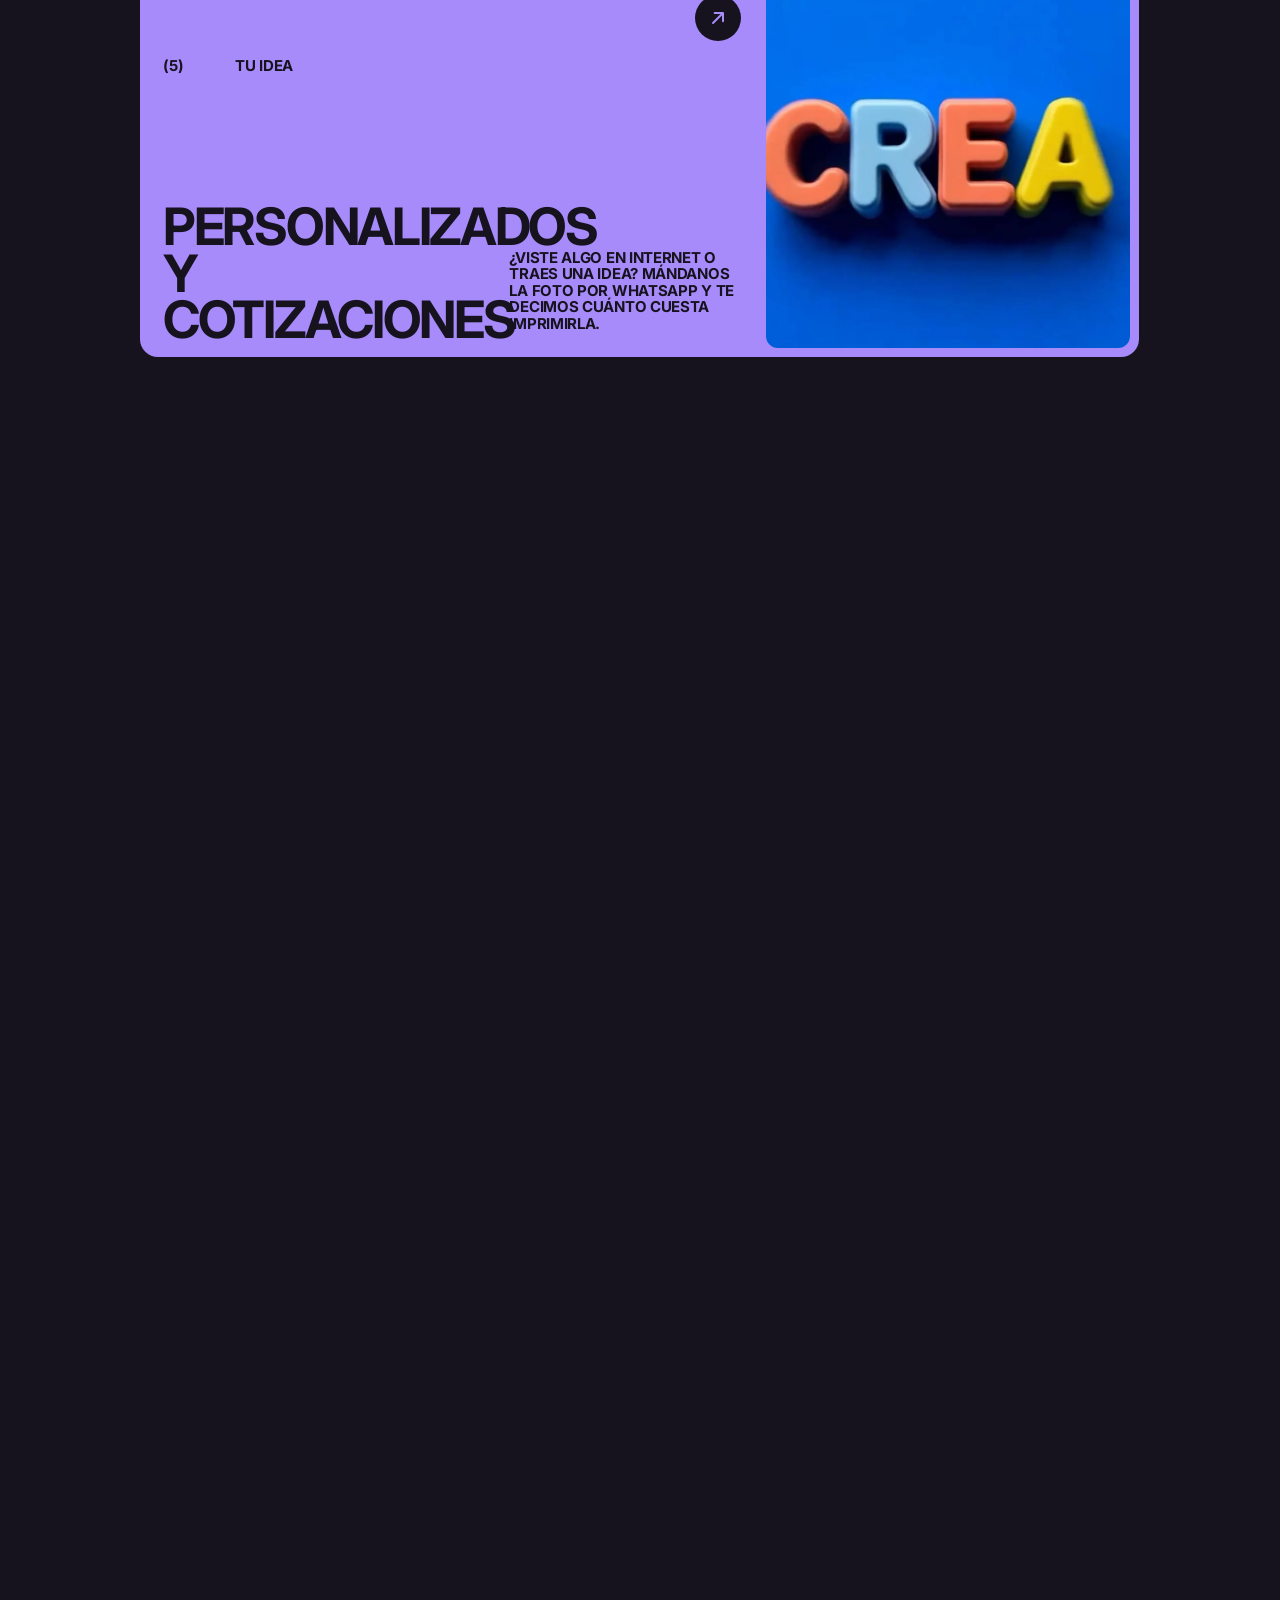
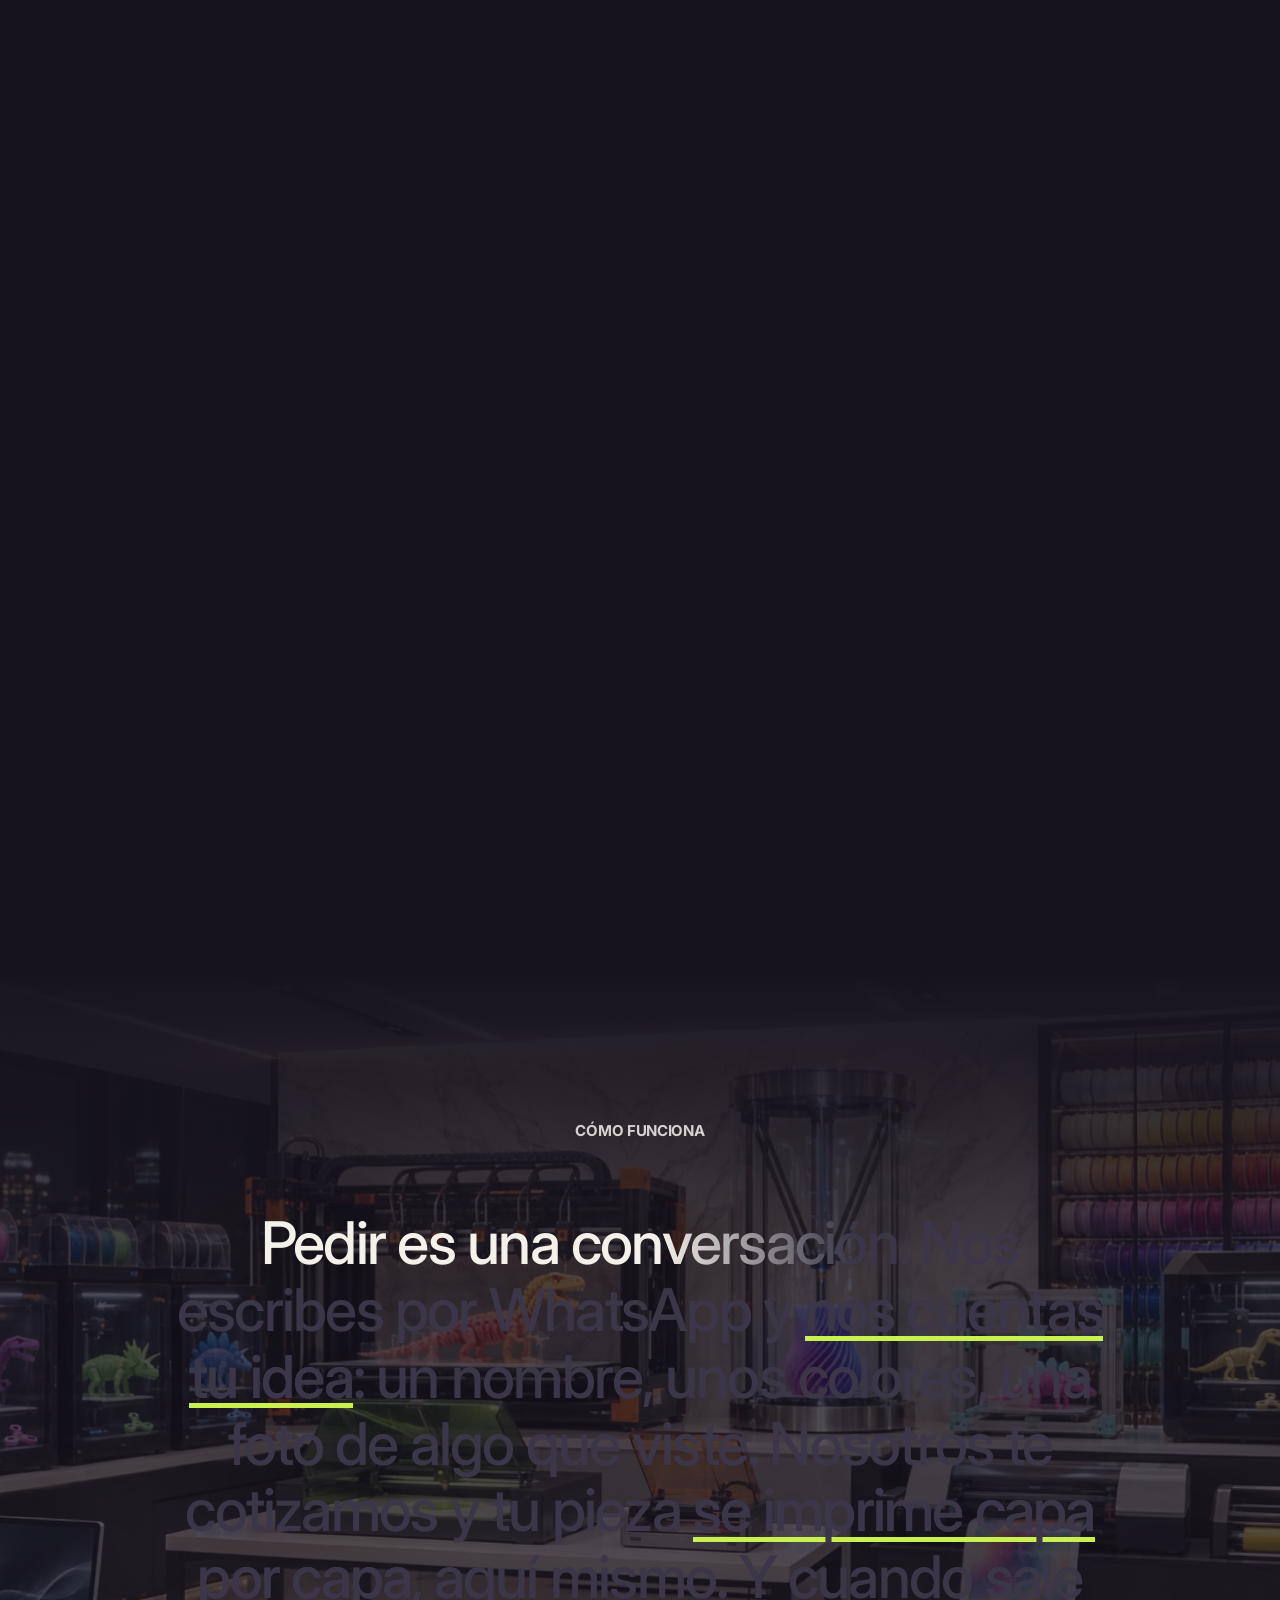
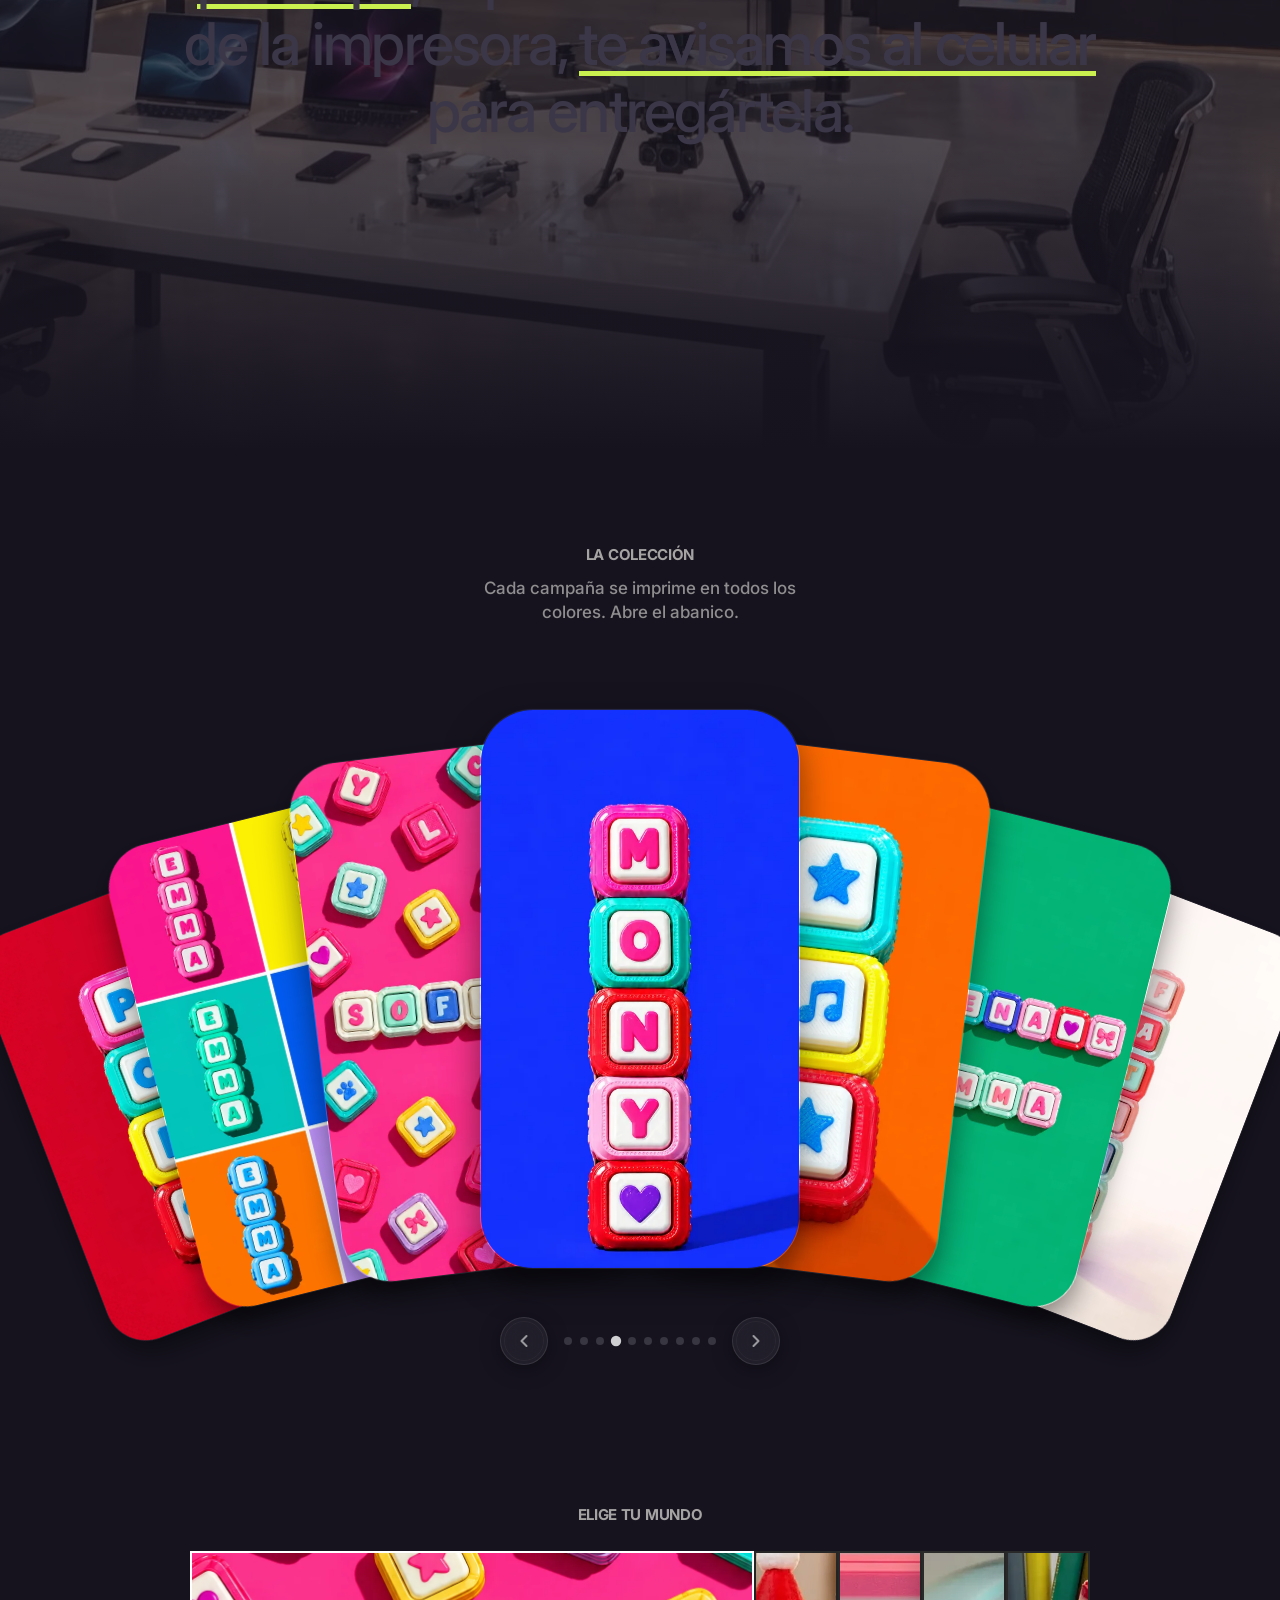
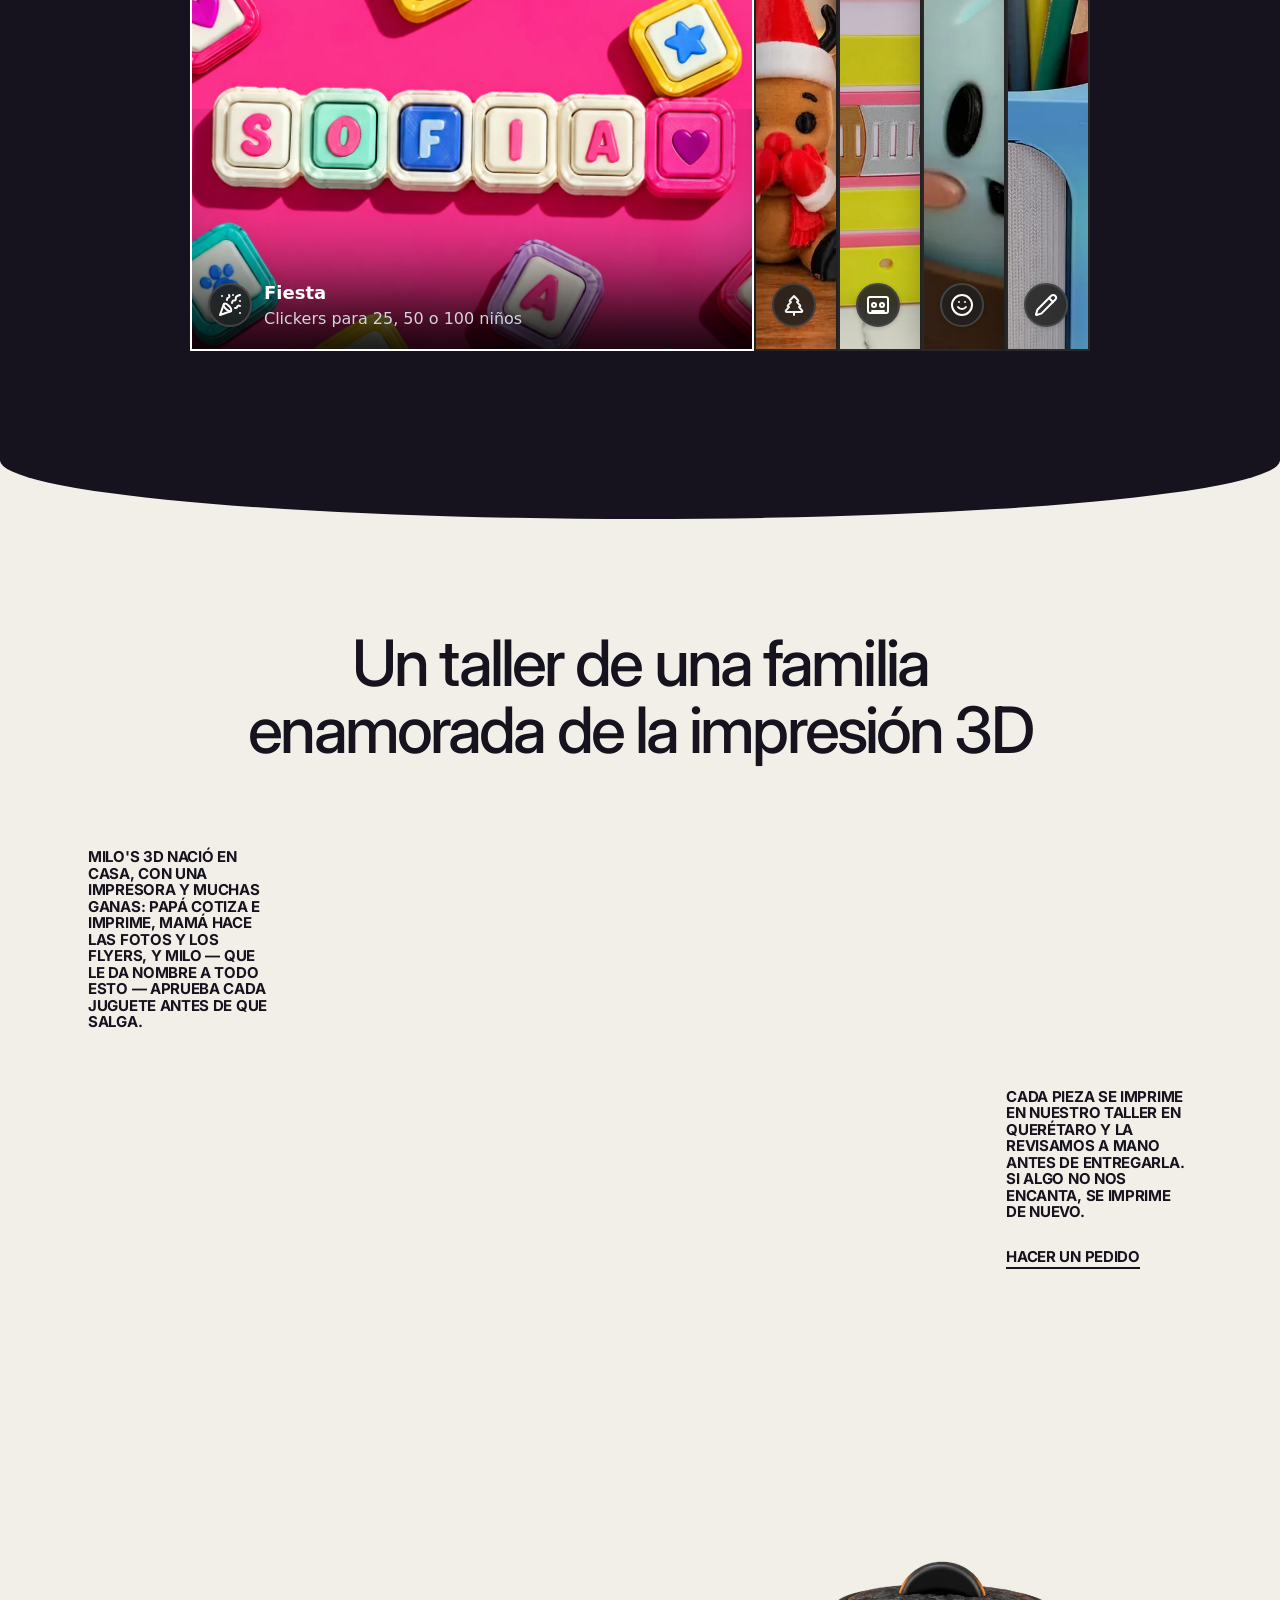
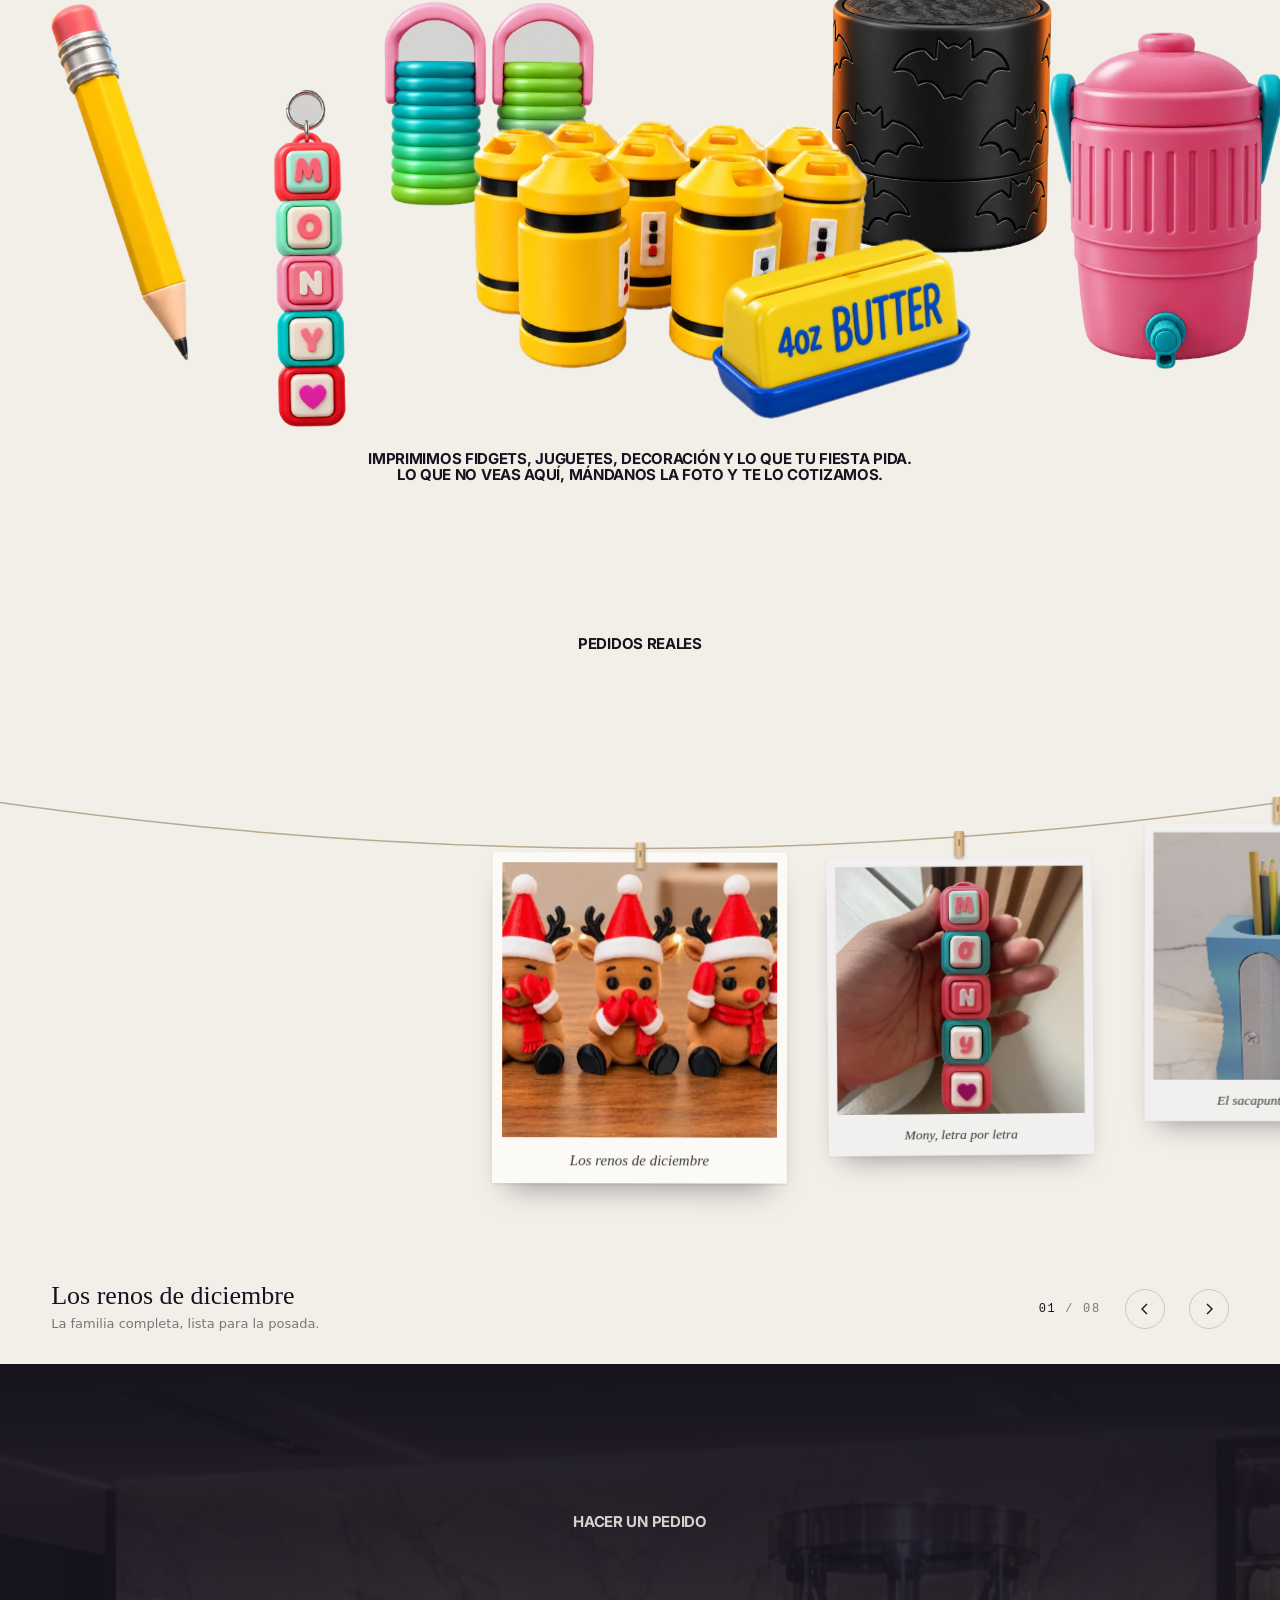
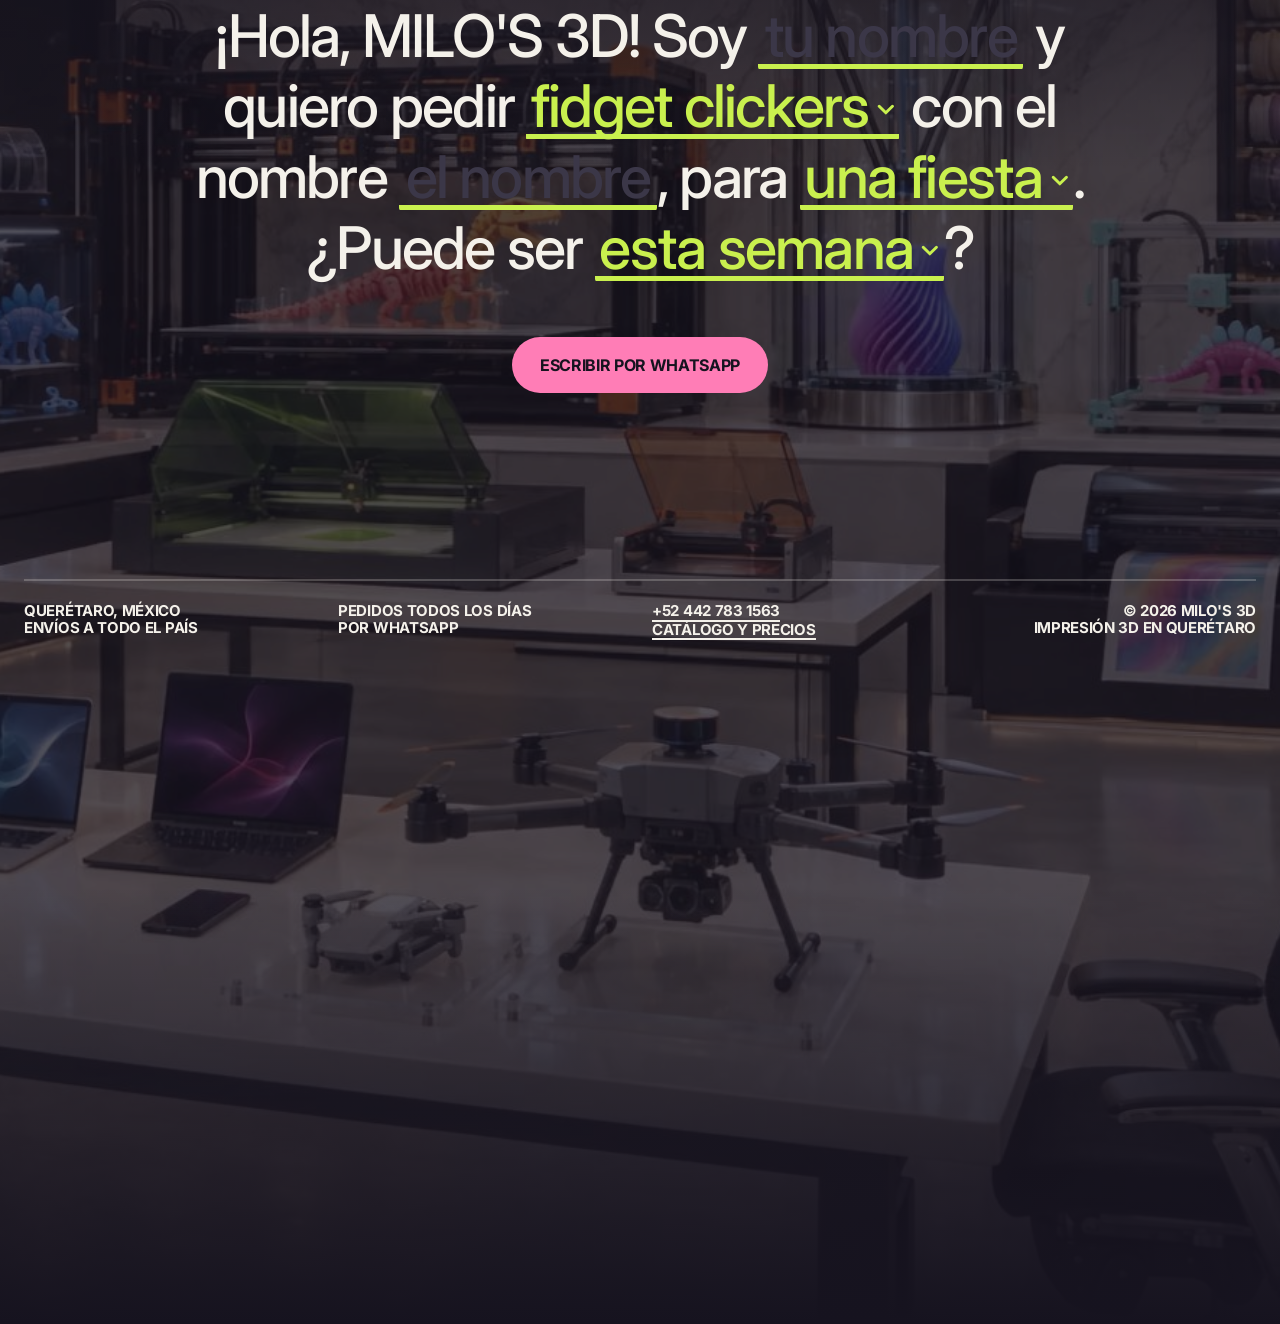
==== commit a2e1040b: "El logo en lugar del nombre: barra de portada y catálogo, y el túnel arranca brillando - Barra de ar" ====
--- a/index.html
+++ b/index.html
@@ -33,8 +33,8 @@
     })();
   </script>
   <style>html{--fundo:#f2efe9;--escuro:#16131f;background:var(--fundo)}html.tema-limao{--fundo:#e4e2dd;--escuro:#121416}html.tema-piscina{--fundo:#e6eff2;--escuro:#0d1b36}html.tema-caramelo{--fundo:#f6ecdd;--escuro:#2a150c}body{margin:0}html:not(.assentou) *,html:not(.assentou) :before,html:not(.assentou) :after{transition:none!important}html:not(.assentou) .objetos,html:not(.assentou) .vitrine{opacity:0}.abertura{z-index:90;pointer-events:none;display:none;position:fixed;inset:0;overflow:hidden}.abertura-on .abertura{pointer-events:auto;display:block}.abertura__cortina{width:100%;height:100%;display:block;position:absolute;inset:0}.abertura__cortina path{fill:var(--escuro)}</style>
-  <script type="module" crossorigin src="./assets/index-kINzC9hq.js"></script>
-  <link rel="stylesheet" crossorigin href="./assets/index-CEpsRYGU.css">
+  <script type="module" crossorigin src="./assets/index-jpPrSYDD.js"></script>
+  <link rel="stylesheet" crossorigin href="./assets/index-BsMTIcMA.css">
 </head>
 <body>
   <!-- la apertura: los objetos desfilan en lo oscuro y la cortina sube en arco (motion/abertura.js) -->
@@ -46,7 +46,7 @@
   <a class="logo" href="#topo" aria-label="MILO'S 3D, inicio">
     <!-- el símbolo: el robotito Milo (imagen con transparencia) -->
     <img class="logo__simbolo logo__robot" src="./img/logo.webp" alt="" width="40" height="54" decoding="async" draggable="false">
-    <span class="logo__nome">milo's&nbsp;3d</span>
+    <span class="sr">MILO'S 3D</span>
   </a>
 
   <div class="nav__meio">
--- a/assets/index-BsMTIcMA.css
+++ b/assets/index-BsMTIcMA.css
@@ -0,0 +1 @@
+@font-face{font-family:Inter Variable;font-style:normal;font-display:swap;font-weight:100 900;src:url(./inter-cyrillic-ext-opsz-normal-CfYZpDVp.woff2)format("woff2-variations");unicode-range:U+460-52F,U+1C80-1C8A,U+20B4,U+2DE0-2DFF,U+A640-A69F,U+FE2E-FE2F}@font-face{font-family:Inter Variable;font-style:normal;font-display:swap;font-weight:100 900;src:url(./inter-cyrillic-opsz-normal-BFQXbQ-f.woff2)format("woff2-variations");unicode-range:U+301,U+400-45F,U+490-491,U+4B0-4B1,U+2116}@font-face{font-family:Inter Variable;font-style:normal;font-display:swap;font-weight:100 900;src:url(./inter-greek-ext-opsz-normal-BmPQvyvo.woff2)format("woff2-variations");unicode-range:U+1F??}@font-face{font-family:Inter Variable;font-style:normal;font-display:swap;font-weight:100 900;src:url(./inter-greek-opsz-normal-BM0NlUE_.woff2)format("woff2-variations");unicode-range:U+370-377,U+37A-37F,U+384-38A,U+38C,U+38E-3A1,U+3A3-3FF}@font-face{font-family:Inter Variable;font-style:normal;font-display:swap;font-weight:100 900;src:url(./inter-vietnamese-opsz-normal-Ci9T9ieq.woff2)format("woff2-variations");unicode-range:U+102-103,U+110-111,U+128-129,U+168-169,U+1A0-1A1,U+1AF-1B0,U+300-301,U+303-304,U+308-309,U+323,U+329,U+1EA0-1EF9,U+20AB}@font-face{font-family:Inter Variable;font-style:normal;font-display:swap;font-weight:100 900;src:url(./inter-latin-ext-opsz-normal-DpK-iCPk.woff2)format("woff2-variations");unicode-range:U+100-2BA,U+2BD-2C5,U+2C7-2CC,U+2CE-2D7,U+2DD-2FF,U+304,U+308,U+329,U+1D00-1DBF,U+1E00-1E9F,U+1EF2-1EFF,U+2020,U+20A0-20AB,U+20AD-20C0,U+2113,U+2C60-2C7F,U+A720-A7FF}@font-face{font-family:Inter Variable;font-style:normal;font-display:swap;font-weight:100 900;src:url(./inter-latin-opsz-normal-BwkfbSeq.woff2)format("woff2-variations");unicode-range:U+??,U+131,U+152-153,U+2BB-2BC,U+2C6,U+2DA,U+2DC,U+304,U+308,U+329,U+2000-206F,U+20AC,U+2122,U+2191,U+2193,U+2212,U+2215,U+FEFF,U+FFFD}:root{--fundo:#f2efe9;--tinta:#16131f;--escuro:#16131f;--claro:#f4f1ea;--apagado:#3b3748;--pilula:#fbf9f5;--pilula-tinta:#16131f;--cta:#ff7db6;--cta-tinta:#16131f;--realce:#c9f04e;--pop-1:#5cb8ff;--pop-2:#ffd447;--pop-3:#c9f04e;--pop-4:#a78bfa;--pop-5:#ff9cc7;--pop-6:#ff8a3c;--pagina:var(--fundo);--fonte:"Inter Variable", "Helvetica Neue", Arial, ui-sans-serif, system-ui, sans-serif;--curva:cubic-bezier(.22, 1, .36, 1);--curva-mola:cubic-bezier(.34, 1.56, .64, 1);--u:min(100vw / 1440, 100svh / 824);--su:min(1px, 100vw / 1280);--m:24px}@media (max-width:760px),(max-aspect-ratio:5/6){:root{--u:min(100vw / 390, 100svh / 760)}}@media (max-width:760px){:root{--su:min(1px, 100vw / 390);--m:16px}}.tema-limao{--fundo:#e4e2dd;--tinta:#121416;--escuro:#121416;--claro:#edeae4;--apagado:#37383b;--pilula:#f7f5f0;--pilula-tinta:#121416;--cta:#d6f55b;--cta-tinta:#121416;--realce:#ff86b6;--pop-1:#d6f55b;--pop-2:#ff9cc5;--pop-3:#a08af5;--pop-4:#d6f55b;--pop-5:#ff9cc5;--pop-6:#a08af5}.tema-piscina{--fundo:#e6eff2;--tinta:#0d1b36;--escuro:#0d1b36;--claro:#eef5f7;--apagado:#2f4063;--pilula:#f8fcfd;--pilula-tinta:#0d1b36;--cta:#ffd84a;--cta-tinta:#0d1b36;--realce:#ffd84a;--pop-1:#ffd84a;--pop-2:#ff9dbb;--pop-3:#38d6c4;--pop-4:#6f9bff;--pop-5:#ffab5c;--pop-6:#9be870}.tema-caramelo{--fundo:#f6ecdd;--tinta:#2a150c;--escuro:#2a150c;--claro:#fbf3e6;--apagado:#5a3d2f;--pilula:#fffaf1;--pilula-tinta:#2a150c;--cta:#ff8a26;--cta-tinta:#2a150c;--realce:#ff86bb;--pop-1:#8fd3ff;--pop-2:#ffcf3f;--pop-3:#c8ee4e;--pop-4:#b99bff;--pop-5:#ff9cc7;--pop-6:#ff8a26}*,:before,:after{box-sizing:border-box}html,body{overscroll-behavior-x:none;overflow-x:clip}html{-webkit-text-size-adjust:100%;scrollbar-width:none;-webkit-tap-highlight-color:transparent;background:var(--pagina)}html::-webkit-scrollbar{display:none}body{background:var(--pagina);color:var(--tinta);font-family:var(--fonte);font-optical-sizing:auto;-webkit-font-smoothing:antialiased;-moz-osx-font-smoothing:grayscale;margin:0;font-size:17px;font-weight:500;line-height:1.4}img,video,svg{max-width:100%;display:block}a{color:inherit;text-decoration:none}button{font:inherit;color:inherit;cursor:pointer;background:0 0;border:0;padding:0}h1,h2,h3,p,figure,ul,ol{margin:0}ul,ol{padding:0;list-style:none}:focus-visible{outline-offset:3px;border-radius:6px;outline:2px solid}html.abertura-on,html.abertura-on body{overflow:hidden}.rot{letter-spacing:-.02em;text-transform:uppercase;font-size:15px;font-weight:700;line-height:1.1}.pilula{--p-fundo:var(--pilula);--p-tinta:var(--pilula-tinta);background:var(--p-fundo);height:38px;color:var(--p-tinta);letter-spacing:-.02em;text-transform:uppercase;white-space:nowrap;transition:transform .4s var(--curva-mola), background-color .25s, color .25s;border-radius:999px;justify-content:center;align-items:center;gap:7px;padding:0 14px;font-size:14px;font-weight:700;line-height:1;display:inline-flex;position:relative}.pilula--cta{--p-fundo:var(--cta);--p-tinta:var(--cta-tinta)}.pilula__txt{padding:3px 0;display:block;position:relative;overflow:clip}.pilula__txt>span{transition:transform .45s var(--curva);display:block}.pilula__txt>span+span{position:absolute;top:3px;left:0;transform:translateY(130%)}@media (hover:hover){html:not(.is-scrolling) .pilula:hover{transform:scale(1.05)}html:not(.is-scrolling) .pilula:hover .pilula__txt>span:first-child{transform:translateY(-130%)}html:not(.is-scrolling) .pilula:hover .pilula__txt>span+span{transform:none}}html:not(.is-scrolling) .pilula:active,.pilula:active{transition-duration:.1s;transform:scale(.94)}.pilula:focus-visible{outline:2px solid var(--tinta);outline-offset:3px;border-radius:999px}.sobre-escuro .pilula:focus-visible{outline-color:var(--claro)}.sbar{z-index:60;pointer-events:none;mix-blend-mode:difference;width:10px;position:fixed;top:6px;bottom:6px;right:3px}.sbar__thumb{opacity:0;width:4px;transition:opacity .5s, width .25s var(--curva);pointer-events:auto;cursor:grab;background:#fff;border-radius:4px;position:absolute;right:0}.sbar.is-on .sbar__thumb{opacity:.6}.sbar.is-none{display:none}.sbar.is-drag .sbar__thumb{cursor:grabbing}@media (hover:hover){.sbar__thumb:hover,.sbar.is-drag .sbar__thumb{opacity:.9;width:7px}}.sr{clip-path:inset(50%);white-space:nowrap;width:1px;height:1px;position:absolute;overflow:hidden}@media (prefers-reduced-motion:reduce){*,:before,:after{transition-duration:.01ms!important;animation:none!important}}.fondo-video{z-index:0;pointer-events:none;position:absolute;inset:0;overflow:clip}.fondo-video video{object-fit:cover;opacity:.26;filter:saturate(.8);width:100%;height:100%}.fondo-video:after{content:"";background:linear-gradient(180deg, var(--escuro) 0%, #0000 26%, #0000 72%, var(--escuro) 100%);position:absolute;inset:0}.como>.como__rotulo,.como>.como__texto,.agendar>.agendar__rotulo,.agendar>.recado,.agendar>.rodape{z-index:1;position:relative}@media (prefers-reduced-motion:reduce){.fondo-video{display:none}}.nav{z-index:50;height:74px;padding:0 var(--m) 0 15px;pointer-events:none;grid-template-columns:1fr auto 1fr;align-items:center;display:grid;position:fixed;top:0;left:0;right:0}.nav>*{pointer-events:auto}.logo{color:var(--tinta);justify-self:start;align-items:center;gap:9px;transition:color .35s;display:inline-flex}.sobre-escuro .logo{color:var(--claro)}.logo__simbolo{fill:currentColor;transform-origin:50% 60%;width:34px;height:34px;transition:transform .6s var(--curva-mola)}.logo__nome{letter-spacing:-.065em;padding-bottom:3px;font-size:31px;font-weight:800;line-height:1}@media (hover:hover){html:not(.is-scrolling) .logo:hover .logo__simbolo{transform:rotate(-14deg)scale(1.1)}}html:not(.is-scrolling) .logo:active .logo__simbolo,.logo:active .logo__simbolo{transition-duration:.1s;transform:scale(.88)}.logo:focus-visible{outline-offset:6px;border-radius:10px;outline:2px solid}.nav__meio{justify-self:center;position:relative}.nav__pontos{transition:transform .5s var(--curva-mola);grid-template-columns:4px 4px;gap:4px;display:grid}.nav__pontos i{background:currentColor;border-radius:50%;width:4px;height:4px}@media (hover:hover){html:not(.is-scrolling) .nav__menu:hover .nav__pontos{transform:rotate(90deg)}}.nav__menu[aria-expanded=true] .nav__pontos{transform:rotate(45deg)scale(1.15)}.nav__acoes{justify-self:end;display:flex}.nav__whats{padding:0 13px}.nav__acoes .pilula--cta{padding:0 15px}.menu{background:var(--pilula);width:280px;color:var(--pilula-tinta);transform-origin:50% 0;opacity:0;visibility:hidden;transition:transform .28s var(--curva), opacity .2s, visibility 0s .28s;border-radius:26px;padding:20px 22px 18px;position:absolute;top:calc(100% + 10px);left:50%;transform:translate(-50%)scale(.6)rotate(-4deg)}.menu[hidden]{display:block}.menu.is-aberto{opacity:1;visibility:visible;transition:transform .55s var(--curva-mola), opacity .2s, visibility 0s;transform:translate(-50%)}.menu__lista a{letter-spacing:-.04em;transition:transform .45s var(--curva-mola), opacity .25s;padding:3px 0;font-size:34px;font-weight:600;line-height:1.08;display:block}@media (hover:hover){html:not(.is-scrolling) .menu__lista:hover a{opacity:.35}html:not(.is-scrolling) .menu__lista a:hover{opacity:1;transform:translate(10px)}}html:not(.is-scrolling) .menu__lista a:active,.menu__lista a:active{transition-duration:.1s;transform:translate(4px)scale(.97)}.menu__lista a:focus-visible{outline:2px solid var(--pilula-tinta);outline-offset:2px;border-radius:8px}.menu__pe{border-top:2px solid var(--pilula-tinta);margin-top:16px;padding-top:14px;font-size:13px}@media (max-width:760px){.nav{height:64px;padding:0 var(--m) 0 12px;grid-template-columns:1fr auto}.logo{padding:8px 8px 8px 0}.nav__menu{height:44px;padding:0 16px}.logo__simbolo{width:30px;height:30px}.logo__nome{font-size:27px}.nav__meio{order:3;justify-self:end;position:static}.nav__acoes{display:none}.menu{top:62px;left:auto;right:var(--m);width:min(300px, calc(100vw - 2 * var(--m)));transform-origin:100% 0;transform:scale(.6)rotate(4deg)}.menu.is-aberto{transform:none}}.logo__robot{object-fit:contain;filter:drop-shadow(0 4px 10px #00000040);width:auto;height:64px}@media (max-width:760px){.logo__robot{height:52px}}.hero{z-index:0;background:var(--fundo);height:100svh;min-height:520px;position:sticky;top:0;overflow:clip}.hero.is-coberto{visibility:hidden}.hero__cor,.hero__cor i{position:absolute;inset:0}.hero__cor i{opacity:0}.hero__pe{left:28px;right:var(--m);z-index:2;color:var(--tinta);grid-template-columns:1fr auto 1fr;align-items:end;gap:24px;display:grid;position:absolute;bottom:15px}.hero__frase{text-align:center;font-size:15px}.hero__pe-d{text-align:right}@media (max-width:1000px){.hero__frase br{display:none}.hero__frase{max-width:30em}}@media (max-width:760px){.hero__pe{left:var(--m);grid-template-columns:1fr 1fr;row-gap:14px;bottom:16px}.hero__frase{order:-1;grid-column:1/-1;max-width:23em;margin:0 auto;font-size:13px;line-height:1.14}.hero__pe-e,.hero__pe-d{font-size:12px}}@media (max-width:760px) and (max-height:620px){.hero__pe{row-gap:10px;bottom:12px}}.objetos{z-index:20;pointer-events:none;width:100%;height:100svh;position:fixed;top:0;left:0;overflow:clip}.objetos.is-fora{visibility:hidden}.obj{--X:var(--dx);--Y:var(--dy);--H:var(--h);--EY:var(--ey);z-index:var(--z,1);height:calc(var(--H) * var(--u));aspect-ratio:var(--ar);translate:calc(-50% + var(--X) * var(--u) + var(--tx,0px)) calc(-50% + var(--Y) * var(--u) + var(--ty,0px));scale:var(--s,1);rotate:var(--r,0deg);pointer-events:none;will-change:translate, scale;-webkit-user-select:none;user-select:none;position:absolute;top:50%;left:50%}.obj img{object-fit:contain;-webkit-user-drag:none;width:100%;height:100%}.obj:focus-visible{outline:3px solid var(--tinta);outline-offset:6px;border-radius:28px}html.tem-alvo,html.tem-alvo body{cursor:pointer}@media (max-width:760px),(max-aspect-ratio:5/6){.obj{--X:var(--mdx);--Y:var(--mdy);--H:var(--mh);--EY:var(--mey,var(--ey))}}html.reduzido .objetos{position:absolute}.rotulo{z-index:40;background:var(--pilula);width:112px;height:112px;color:var(--pilula-tinta);text-align:center;pointer-events:none;opacity:0;will-change:translate, scale, opacity;border-radius:50%;place-items:center;margin:-56px 0 0 -56px;display:grid;position:fixed;top:0;left:0;scale:.3}.rotulo__txt{letter-spacing:-.01em;text-transform:uppercase;font-size:12px;font-weight:800;line-height:1.06}@media (max-width:760px){.rotulo{width:100px;height:100px;margin:-50px 0 0 -50px}}.abertura__fila{position:absolute;inset:0}.abertura__fila img{opacity:0;will-change:transform, opacity;width:auto;max-width:none;height:clamp(130px,25svh,250px);position:absolute;top:44%;left:50%}.manifesto{z-index:1;background:var(--escuro);color:var(--claro);padding:66px var(--m) 44svh;position:relative}.manifesto__selo{position:absolute;top:66px;left:30px}.manifesto__chamada{text-align:center}.manifesto__texto{letter-spacing:-.03em;text-align:center;max-width:15.8em;margin:70px auto 0;font-size:clamp(30px,4.6vw,72px);font-weight:500;line-height:1.136}.acende__t{--x:0px;--borda:3.2em;color:var(--apagado);background-image:linear-gradient(90deg, var(--claro) calc(var(--x) - var(--borda)), var(--apagado) var(--x));-webkit-text-fill-color:transparent;-webkit-box-decoration-break:slice;box-decoration-break:slice;-webkit-background-clip:text;background-clip:text}html:not(.js) .acende__t,html.reduzido .acende__t{-webkit-text-fill-color:currentColor;color:var(--claro);background:0 0}@media (max-width:760px){.manifesto{padding-top:54px}.manifesto__selo{text-align:center;opacity:.6;margin-bottom:10px;font-size:12px;position:static}.manifesto__chamada{font-size:13px}.manifesto__texto{max-width:13em;margin-top:44px;font-size:clamp(26px,7.7vw,34px)}}.servicos{z-index:1;background:var(--escuro);color:var(--claro);padding:0 var(--m) 120px;position:relative}.servicos__rotulo{text-align:center;opacity:.85;padding:40px 0 60px}.pilha{gap:20px;max-width:1124px;margin:0 auto;display:grid}.cartao{--raio:18px;border-radius:var(--raio);background:var(--cor);min-height:430px;color:var(--tinta);grid-template-rows:auto 1fr auto;grid-template-columns:minmax(0,1fr) minmax(0,.72fr) auto;column-gap:28px;padding:10px 10px 10px 26px;display:grid;position:relative}.cartao__topo{grid-column:1/3;gap:52px;padding-top:20px;display:flex}.cartao__titulo{letter-spacing:-.045em;text-transform:uppercase;grid-area:3/1;align-self:end;padding-bottom:6px;font-size:58px;font-weight:700;line-height:.9}.cartao__texto{grid-area:3/2;align-self:end;max-width:17.5em;padding-bottom:16px}.cartao__foto{aspect-ratio:1;border-radius:calc(var(--raio) - 6px);background:color-mix(in srgb, var(--cor) 70%, var(--tinta));grid-area:1/3/4;width:410px;overflow:clip}.cartao__foto img{object-fit:cover;width:100%;height:100%}.cartao__ir{background:var(--tinta);width:46px;height:46px;color:var(--cor);transition:transform .45s var(--curva-mola), background-color .25s, color .25s;border-radius:50%;grid-area:1/2;justify-self:end;place-items:center;margin-top:12px;display:grid}.cartao__ir svg{fill:none;stroke:currentColor;stroke-width:2.4px;stroke-linecap:round;stroke-linejoin:round;width:20px;height:20px;transition:transform .45s var(--curva-mola)}@media (hover:hover){html:not(.is-scrolling) .cartao__ir:hover{background:var(--pilula);color:var(--tinta);transform:scale(1.14)}html:not(.is-scrolling) .cartao__ir:hover svg{transform:rotate(45deg)}}html:not(.is-scrolling) .cartao__ir:active,.cartao__ir:active{transition-duration:.1s;transform:scale(.9)}.cartao__ir:focus-visible{outline:2px solid var(--tinta);outline-offset:3px;border-radius:50%}html.js:not(.reduzido) .servicos{height:calc(100svh * (1 + var(--passos,2.1)));padding-bottom:0}html.js:not(.reduzido) .servicos__palco{height:100svh;margin:0 calc(-1 * var(--m));padding:0 var(--m);position:sticky;top:0;overflow:clip}html.js:not(.reduzido) .servicos__rotulo{left:0;right:0;top:calc(132 * var(--u));padding:0;position:absolute}html.js:not(.reduzido) .pilha{left:50%;top:calc(216 * var(--u));width:min(1124 * var(--u), 100vw - 2 * var(--m));max-width:none;height:calc(430 * var(--u));margin-left:calc(min(1124 * var(--u), 100vw - 2 * var(--m)) / -2);display:block;position:absolute}html.js:not(.reduzido) .cartao{min-height:0;padding:calc(10 * var(--u)) calc(10 * var(--u)) calc(10 * var(--u)) calc(26 * var(--u));grid-template-columns:minmax(0, 1fr) minmax(0, .72fr) calc(410 * var(--u));column-gap:calc(28 * var(--u));transform-origin:50% 0;will-change:transform;position:absolute;inset:0}html.js:not(.reduzido) .cartao__titulo{font-size:min(58 * var(--u), 72px)}html.js:not(.reduzido) .cartao__foto{aspect-ratio:auto;width:100%;height:100%}html.js:not(.reduzido) .cartao__topo{padding-top:calc(20 * var(--u))}html.js:not(.reduzido) .cartao__ir{margin-top:calc(12 * var(--u))}@media (max-width:760px){.servicos{padding-bottom:80px}.cartao{--raio:16px;grid-template-rows:auto auto auto 1fr;grid-template-columns:minmax(0,1fr) auto;column-gap:12px;min-height:0;padding:8px 8px 18px}.cartao__foto{aspect-ratio:16/11;grid-area:1/1/auto/3;width:100%}.cartao__topo{grid-area:2/1;gap:22px;padding:16px 0 0 10px;font-size:13px}.cartao__ir{grid-area:2/2/4;align-self:start;margin:12px 4px 0 0}.cartao__titulo{grid-area:3/1;align-self:start;padding:12px 0 0 10px;font-size:38px}.cartao__texto{grid-area:4/1/auto/3;align-self:end;max-width:none;padding:14px 10px 0;font-size:13px;line-height:1.16}html.js:not(.reduzido) .servicos__rotulo{font-size:13px;top:78px}html.js:not(.reduzido) .pilha{height:min(100svh - 158px,500px);width:calc(100vw - 2 * var(--m));margin-left:calc((100vw - 2 * var(--m)) / -2);top:132px}html.js:not(.reduzido) .cartao{grid-template-columns:minmax(0,1fr) auto;column-gap:12px;padding:8px 8px 16px}html.js:not(.reduzido) .cartao__titulo{font-size:38px}html.js:not(.reduzido) .cartao__foto{aspect-ratio:auto;grid-row:1;width:100%;height:auto;min-height:0}html.js:not(.reduzido) .cartao{grid-template-rows:minmax(0,1fr) auto auto auto}html.js:not(.reduzido) .cartao__texto{grid-row:4;padding-top:10px}html.js:not(.reduzido) .cartao__topo{padding-top:14px}html.js:not(.reduzido) .cartao__ir{margin-top:10px}}@media (max-width:760px) and (max-height:620px){html.js:not(.reduzido) .servicos__rotulo{top:70px}html.js:not(.reduzido) .pilha{height:calc(100svh - 138px);top:122px}html.js:not(.reduzido) .cartao__titulo{font-size:32px}}.como{z-index:1;background:var(--escuro);color:var(--claro);padding:150px var(--m) 0;position:relative}.como__rotulo{text-align:center;opacity:.85}.como__texto{letter-spacing:-.03em;text-align:center;max-width:15.8em;margin:70px auto 0;padding-bottom:34svh;font-size:clamp(30px,4.6vw,72px);font-weight:500;line-height:1.136}.trecho{--alt:.085em;-webkit-text-fill-color:currentColor;color:var(--apagado);background:linear-gradient(var(--realce), var(--realce)) no-repeat 0 calc(100% - .06em) / 100% var(--alt);-webkit-box-decoration-break:clone;box-decoration-break:clone;cursor:pointer;border-radius:.06em;outline:none;transition:background-size .16s ease-out,color .16s ease-out}.trecho i{font-style:normal;transition:color .16s ease-out}.trecho.is-ativo{--alt:.98em}.trecho.is-ativo,.trecho.is-ativo i{color:var(--tinta)!important}.trecho:focus-visible{outline:2px solid var(--claro);outline-offset:.08em}html:not(.js) .trecho,html.reduzido .trecho{color:var(--claro)}.tpilha{z-index:30;pointer-events:none;visibility:hidden;will-change:translate;width:clamp(190px,21vw,310px);position:fixed;top:0;left:0}.tpilha.is-presa{position:absolute}.tpilha.is-viva{visibility:visible}.tp{background:var(--pilula);width:100%;color:var(--pilula-tinta);opacity:0;transform-origin:30% 20%;border-radius:12px;margin:0;transition:opacity .14s,scale .2s ease-in,rotate .2s ease-in;position:absolute;top:0;left:0;overflow:clip;rotate:-12deg;scale:.6;box-shadow:0 18px 40px #00000059}.tp:nth-child(2){top:16%;left:34%;rotate:14deg}.tpilha.is-aberta .tp{opacity:1;transition:opacity .12s, scale .45s var(--curva-mola), rotate .45s var(--curva-mola);rotate:-5deg;scale:1}.tpilha.is-aberta .tp:nth-child(2){transition-delay:60ms;rotate:6deg}.tp--foto{aspect-ratio:4/3;border:5px solid var(--pilula)}.tp--foto img{object-fit:cover;border-radius:7px;width:100%;height:100%}.tp--ficha,.tp--aviso{padding:14px 16px 16px}.tp__cab{opacity:.6;justify-content:space-between;font-size:12px;display:flex}.tp__nome{letter-spacing:-.05em;margin-top:12px;font-size:40px;font-weight:700;line-height:.9}.tp__sub{letter-spacing:-.01em;white-space:nowrap;margin-top:6px;font-size:13px;font-weight:600}.tp__notas{justify-items:start;gap:5px;margin-top:12px;display:grid}.tp__notas li{letter-spacing:-.01em;white-space:nowrap;background:var(--pop-2);border-radius:999px;padding:5px 10px;font-size:12px;font-weight:700}.tp__notas li:nth-child(2){background:var(--pop-5)}.tp__notas li:nth-child(3){background:var(--pop-3)}.tp--aviso{border-radius:18px}.tp__msg{letter-spacing:-.02em;margin-top:8px;font-size:17px;font-weight:600;line-height:1.2}@media (max-width:760px){.como{padding-top:96px}.como__rotulo{font-size:13px}.como__texto{max-width:13em;margin-top:44px;padding-bottom:30svh;font-size:clamp(26px,7.7vw,34px)}.tpilha{width:188px}.tp__sub{font-size:12px}.tp__nome{font-size:30px}.tp__msg{font-size:15px}.tp--ficha,.tp--aviso{padding:11px 12px 12px}.tp__notas li{padding:4px 8px;font-size:12px}}.casa{background:var(--fundo);color:var(--tinta);padding:calc(4.6vw + 110 * var(--su)) var(--m) 0;position:relative}.casa:before{content:"";background:var(--escuro);z-index:2;border-radius:0 0 50% 50%/0 0 100% 100%;height:4.6vw;position:absolute;top:-1px;left:0;right:0}.casa__cor,.loja__cor{z-index:1;position:absolute;inset:0;overflow:clip}.casa__cor i,.loja__cor i{opacity:0;position:absolute;inset:0}.casa__titulo{z-index:2;text-align:center;font-size:calc(64 * var(--su));letter-spacing:-.045em;font-weight:500;line-height:1.04;position:relative}.casa__meio{z-index:2;max-width:1440px;margin:calc(56 * var(--su)) auto 0;padding:0 calc(64 * var(--su));grid-template-columns:minmax(0,1fr) minmax(0,62%) minmax(0,1fr);column-gap:24px;display:grid;position:relative}.casa__e{padding-top:calc(30 * var(--su));align-self:start;max-width:15em}.casa__d{place-self:center end;max-width:15em;padding-top:24%}.casa__foto{margin:0 0 calc(-330 * var(--su))}.casa__foto img{width:100%;height:auto;-webkit-mask-image:linear-gradient(#000 74%,#0000 97%);mask-image:linear-gradient(#000 74%,#0000 97%)}.sub{transition:background-size .35s var(--curva), transform .4s var(--curva-mola);background:linear-gradient(currentColor,currentColor) 0 100%/100% 2px no-repeat;margin-top:28px;padding-bottom:4px;display:inline-block}@media (hover:hover){html:not(.is-scrolling) .sub:hover{animation:sub-fio .6s var(--curva);transform:translate(4px)}}html:not(.is-scrolling) .sub:active,.sub:active{transition-duration:.1s;transform:scale(.96)}.sub:focus-visible{outline-offset:5px;border-radius:4px;outline:2px solid}@keyframes sub-fio{0%{background-position:100% 100%;background-size:100% 2px}45%{background-position:100% 100%;background-size:0% 2px}46%{background-position:0 100%;background-size:0% 2px}to{background-position:0 100%;background-size:100% 2px}}@media (max-width:760px){.casa{padding-top:calc(7vw + 72px)}.casa:before{height:7vw}.casa__titulo{font-size:calc(34 * var(--su))}.casa__meio{grid-template-columns:1fr 1fr;gap:26px 16px;margin-top:34px;padding:0}.casa__e,.casa__d{place-self:start;max-width:none;padding-top:0;font-size:12px}.casa__e{grid-area:1/1}.casa__d{grid-area:1/2}.casa__d .rot{font-size:12px}.casa__foto{grid-area:2/1/auto/3;margin:0 -8px -150px}.sub{background-position:0 calc(100% - 12px);margin-top:4px;padding:15px 0;font-size:13px}}.loja{background:var(--fundo);color:var(--tinta);padding:calc(60 * var(--su)) 0 calc(72 * var(--su));position:relative;overflow-x:clip}.vitrine{z-index:3;height:calc(520 * var(--u));position:relative}.loja__pe{z-index:3;margin-top:calc(34 * var(--su));padding:0 var(--m);text-align:center;position:relative}@media (max-width:760px){.loja{padding:30px 0 56px}.vitrine{height:calc(470 * var(--u))}.loja__pe{font-size:13px}.loja__pe br{display:none}}.agendar{z-index:1;background:var(--escuro);color:var(--claro);padding:calc(150 * var(--su)) var(--m) 0;position:relative}.agendar__rotulo{text-align:center;opacity:.85}.recado{text-align:center;max-width:calc(15.8*clamp(30px,4.6vw,72px));margin:70px auto 0}.recado__frase{letter-spacing:-.03em;font-size:clamp(30px,4.6vw,72px);font-weight:500;line-height:1.2}.campo{vertical-align:baseline;display:inline-block;position:relative}.campo input,.campo select,.escolha{appearance:none;font:inherit;letter-spacing:inherit;color:var(--realce);background:linear-gradient(var(--realce), var(--realce)) no-repeat 0 calc(100% - .02em) / 100% .085em;text-align:center;text-align-last:center;cursor:text;min-width:2.2em;max-width:100%;transition:background-size .4s var(--curva), color .25s;border:0;border-radius:.06em;outline:none;margin:0;padding:0 .08em .06em;line-height:1.05}.campo select{cursor:pointer}.campo select option{letter-spacing:0;color:#16131f;background:#fff;font-size:17px}.escolha{cursor:pointer;white-space:nowrap;align-items:baseline;gap:.14em;min-width:0;display:inline-flex}.escolha__txt{display:inline-block}.escolha__seta{fill:none;stroke:currentColor;stroke-width:2px;stroke-linecap:round;stroke-linejoin:round;width:.3em;height:.2em;transition:transform .45s var(--curva-mola);flex:none;align-self:center;margin-top:.12em}.campo--escolha.is-aberta .escolha__seta{transform:rotate(180deg)}.campo--escolha.is-aberta .escolha{color:var(--tinta);background-size:100% 100%}.escolha__lista{z-index:45;background:var(--pilula);width:max-content;min-width:230px;max-width:calc(100vw - 20px);color:var(--pilula-tinta);font-family:var(--fonte);opacity:0;visibility:hidden;transition:transform .2s var(--curva), opacity .16s, visibility 0s .2s;border-radius:26px;margin:0;padding:10px;list-style:none;position:absolute;top:0;left:0;transform:scale(.6)rotate(-3deg);box-shadow:0 26px 70px #00000073}.escolha__lista.is-acima{transform:scale(.6)rotate(3deg)}.escolha__lista.is-aberta{opacity:1;visibility:visible;transition:transform .5s var(--curva-mola), opacity .14s, visibility 0s;transform:none}.escolha__op{letter-spacing:-.035em;white-space:nowrap;cursor:pointer;min-height:48px;transition:background-color .16s, transform .4s var(--curva-mola);border-radius:16px;justify-content:space-between;align-items:center;gap:22px;padding:8px 16px;font-size:26px;font-weight:600;line-height:1.1;display:flex}.escolha__op:after{content:"";opacity:0;width:10px;height:10px;transition:opacity .2s, scale .4s var(--curva-mola);background:currentColor;border-radius:50%;flex:none;scale:.4}.escolha__op[aria-selected=true]:after{opacity:1;scale:1}.escolha__op.is-ativa{background:var(--realce);transform:translate(4px)}.escolha__op:active{transition-duration:.1s;transform:scale(.97)}.campo input::placeholder{color:var(--apagado);opacity:1;transition:color .25s}@media (hover:hover){html:not(.is-scrolling) .campo input:hover,html:not(.is-scrolling) .campo select:hover,html:not(.is-scrolling) .escolha:hover{background-size:100% .16em}html:not(.is-scrolling) .campo--escolha.is-aberta .escolha:hover{background-size:100% 100%}}.campo input:focus,.campo select:focus,.escolha:focus-visible{color:var(--tinta);background-size:100% 100%}.campo input:focus::placeholder{color:color-mix(in srgb, var(--tinta) 45%, var(--realce))}.campo select:active{color:var(--tinta);background-size:100% 100%}.campo.is-erro input{background-image:linear-gradient(var(--pop-6), var(--pop-6));animation:campo-treme .4s var(--curva)}.campo.is-erro input::placeholder{color:var(--pop-6)}.campo.is-erro input:focus::placeholder{color:color-mix(in srgb, var(--tinta) 60%, var(--pop-6))}@keyframes campo-treme{20%{transform:translate(-.12em)}45%{transform:translate(.1em)}70%{transform:translate(-.05em)}}.recado__pe{justify-items:center;gap:16px;min-height:92px;margin-top:54px;display:grid}.recado__enviar{height:56px;padding:0 28px;font-size:16px}.recado__enviar[disabled]{opacity:.6;pointer-events:none}.recado__aviso{min-height:1.1em}.recado__aviso.is-erro{color:var(--pop-6)}.recado__aviso a{text-underline-offset:3px;text-decoration:underline;text-decoration-thickness:2px}.recado.is-enviado .recado__enviar{--p-fundo:var(--realce)}.rodape{max-width:1392px;margin:calc(150 * var(--su)) auto 0;border-top:2px solid color-mix(in srgb, var(--claro) 22%, transparent);grid-template-columns:repeat(4,minmax(0,1fr));gap:24px;padding-top:22px;display:grid}.rodape .sub{margin-top:0;padding-bottom:2px}.volta{height:76svh;min-height:420px}html.reduzido .volta,html:not(.js) .volta{display:none}.rodape__marca{text-align:right}@media (max-width:760px){.agendar{padding-top:96px}.agendar__rotulo{font-size:13px}.recado{margin-top:44px}.recado__frase{font-size:clamp(26px,7.7vw,34px);line-height:1.44}.campo input,.campo select,.escolha{padding-top:.17em;padding-bottom:.19em}.escolha__lista{border-radius:22px;padding:8px}.escolha__op{min-height:48px;padding:8px 14px;font-size:21px}.recado__pe{margin-top:40px}.recado__enviar{width:100%;height:54px}.rodape{grid-template-columns:1fr 1fr;row-gap:22px;margin-top:96px}.rodape .rot{font-size:13px}.rodape .sub{background-position:0 calc(100% - 12px);margin:-9px 0;padding:15px 0}.rodape__marca{text-align:left}}.acceso{background:#0a0a0a;height:100svh;position:relative}.acceso__isla{position:absolute;inset:0}.acceso__isla .pt-root{height:100%}.pre-acceso .objetos,.objetos{transition:opacity .3s}.galeria{background:var(--escuro);color:var(--claro);padding:calc(96 * var(--su)) 0 calc(110 * var(--su));position:relative}.galeria__rotulo{text-align:center;color:var(--claro);opacity:.65}.galeria__rotulo--sel{margin-top:calc(110 * var(--su))}.galeria__frase{text-align:center;margin:calc(14 * var(--su)) auto 0;max-width:34ch;color:var(--claro);opacity:.55;padding:0 20px;font-size:17px}.galeria__isla{margin-top:calc(28 * var(--su))}.galeria__sel{margin-top:calc(28 * var(--su));justify-content:center;padding:0 clamp(16px,4vw,56px);display:flex}.momentos{background:var(--fundo);padding:calc(80 * var(--su)) 0 0;position:relative}.momentos__rotulo{text-align:center}.momentos__isla{margin-top:calc(10 * var(--su))}
